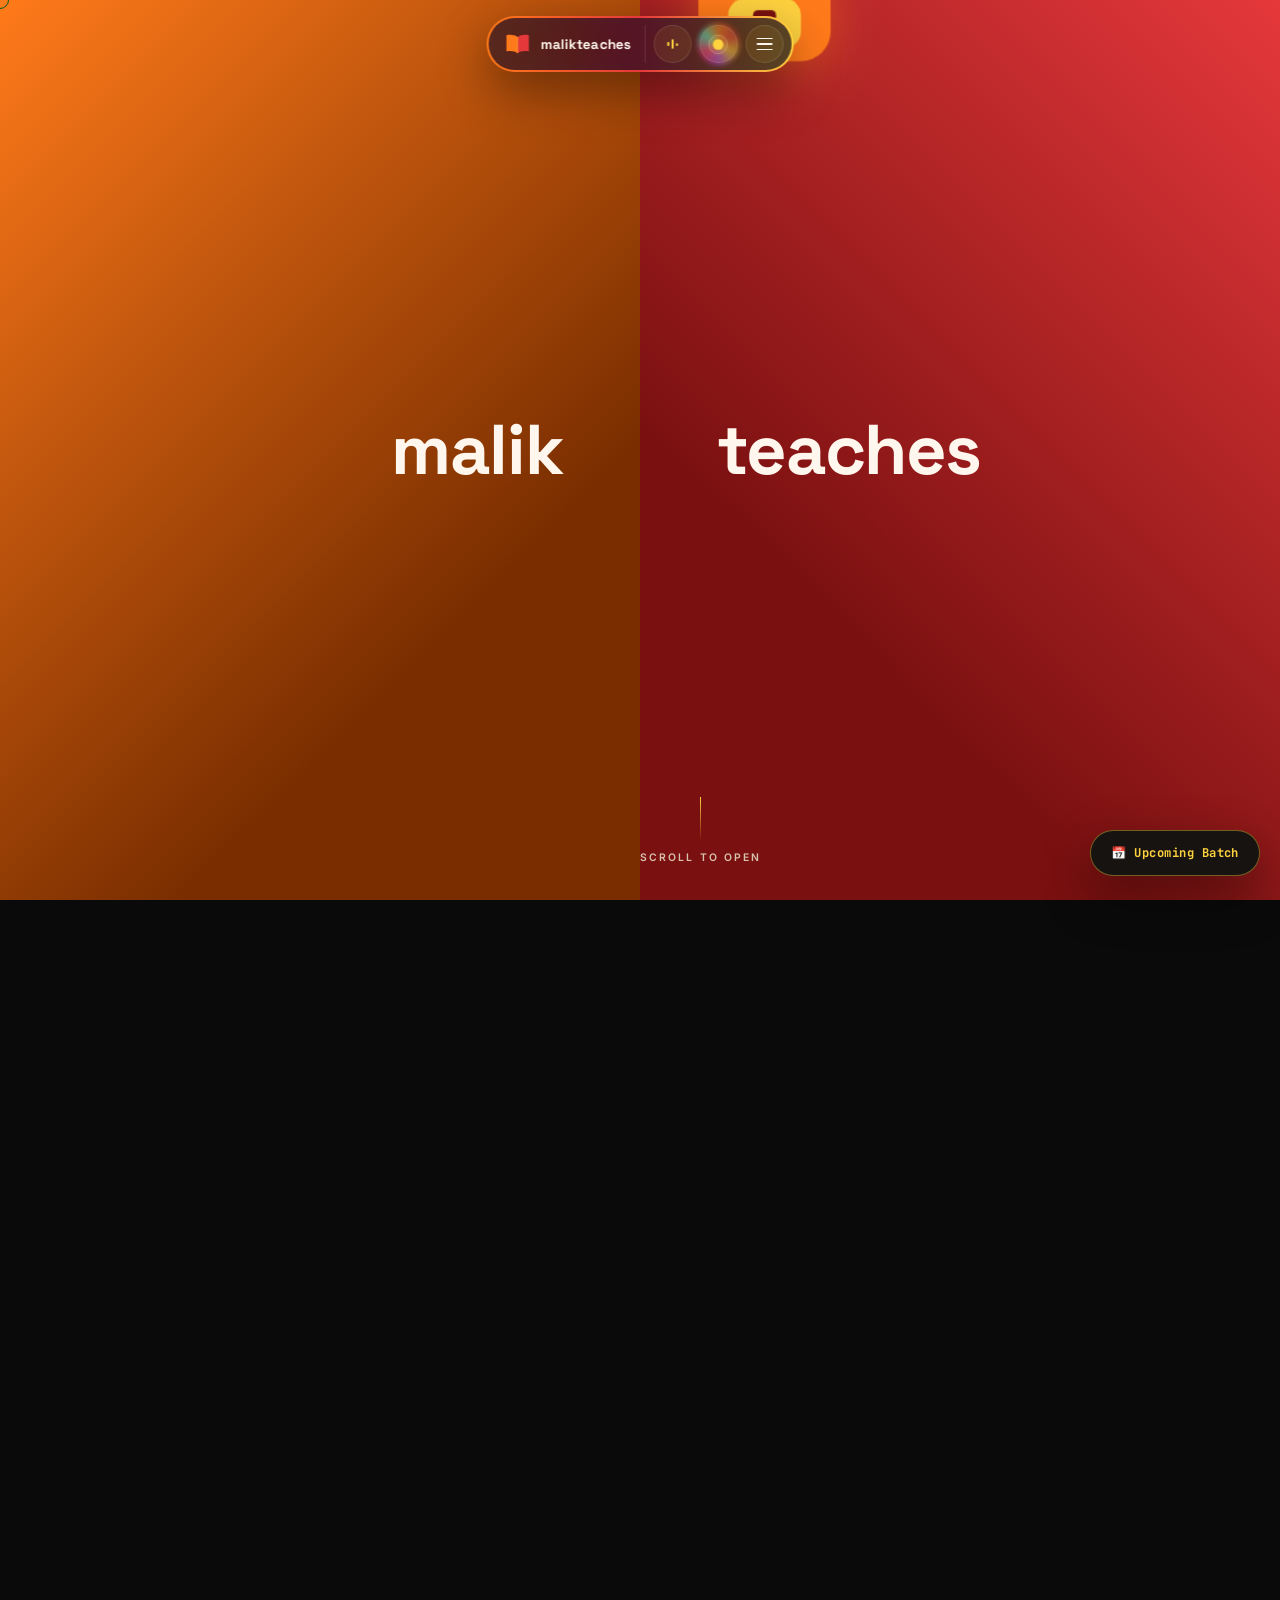
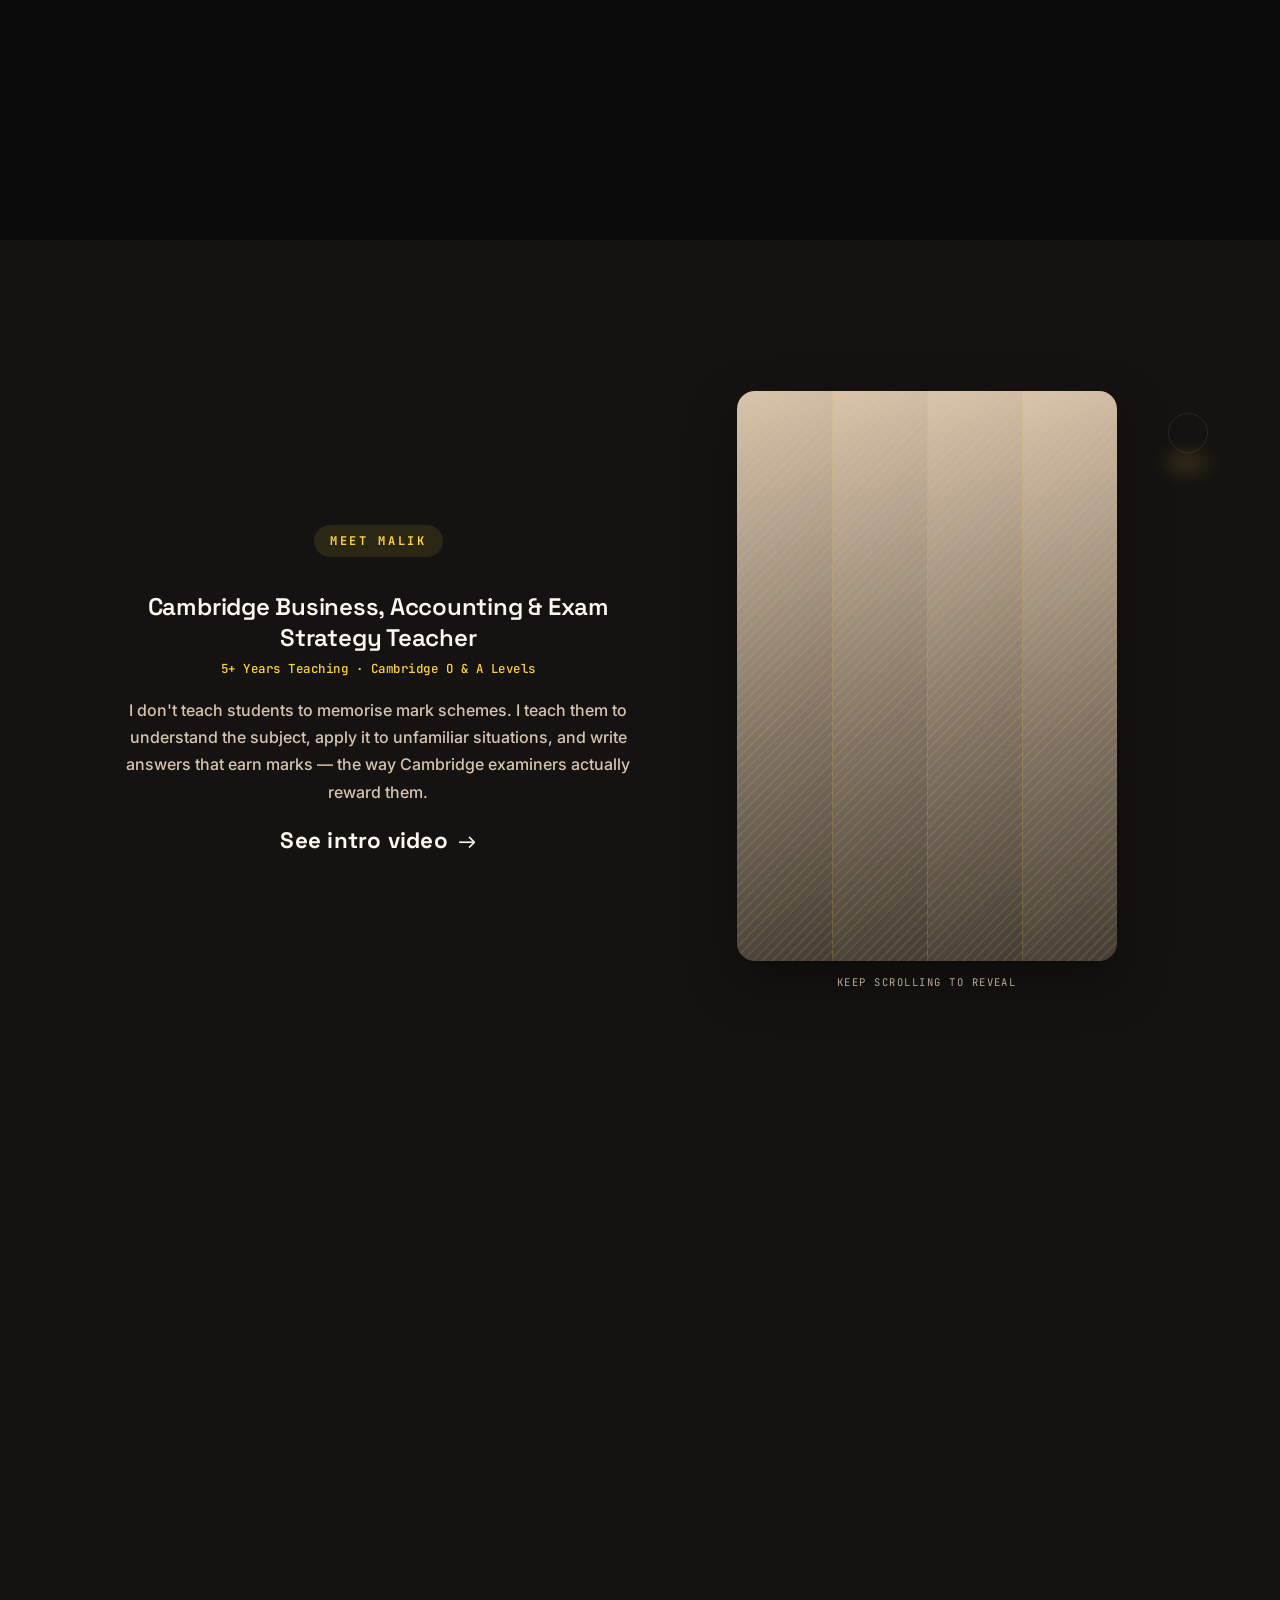
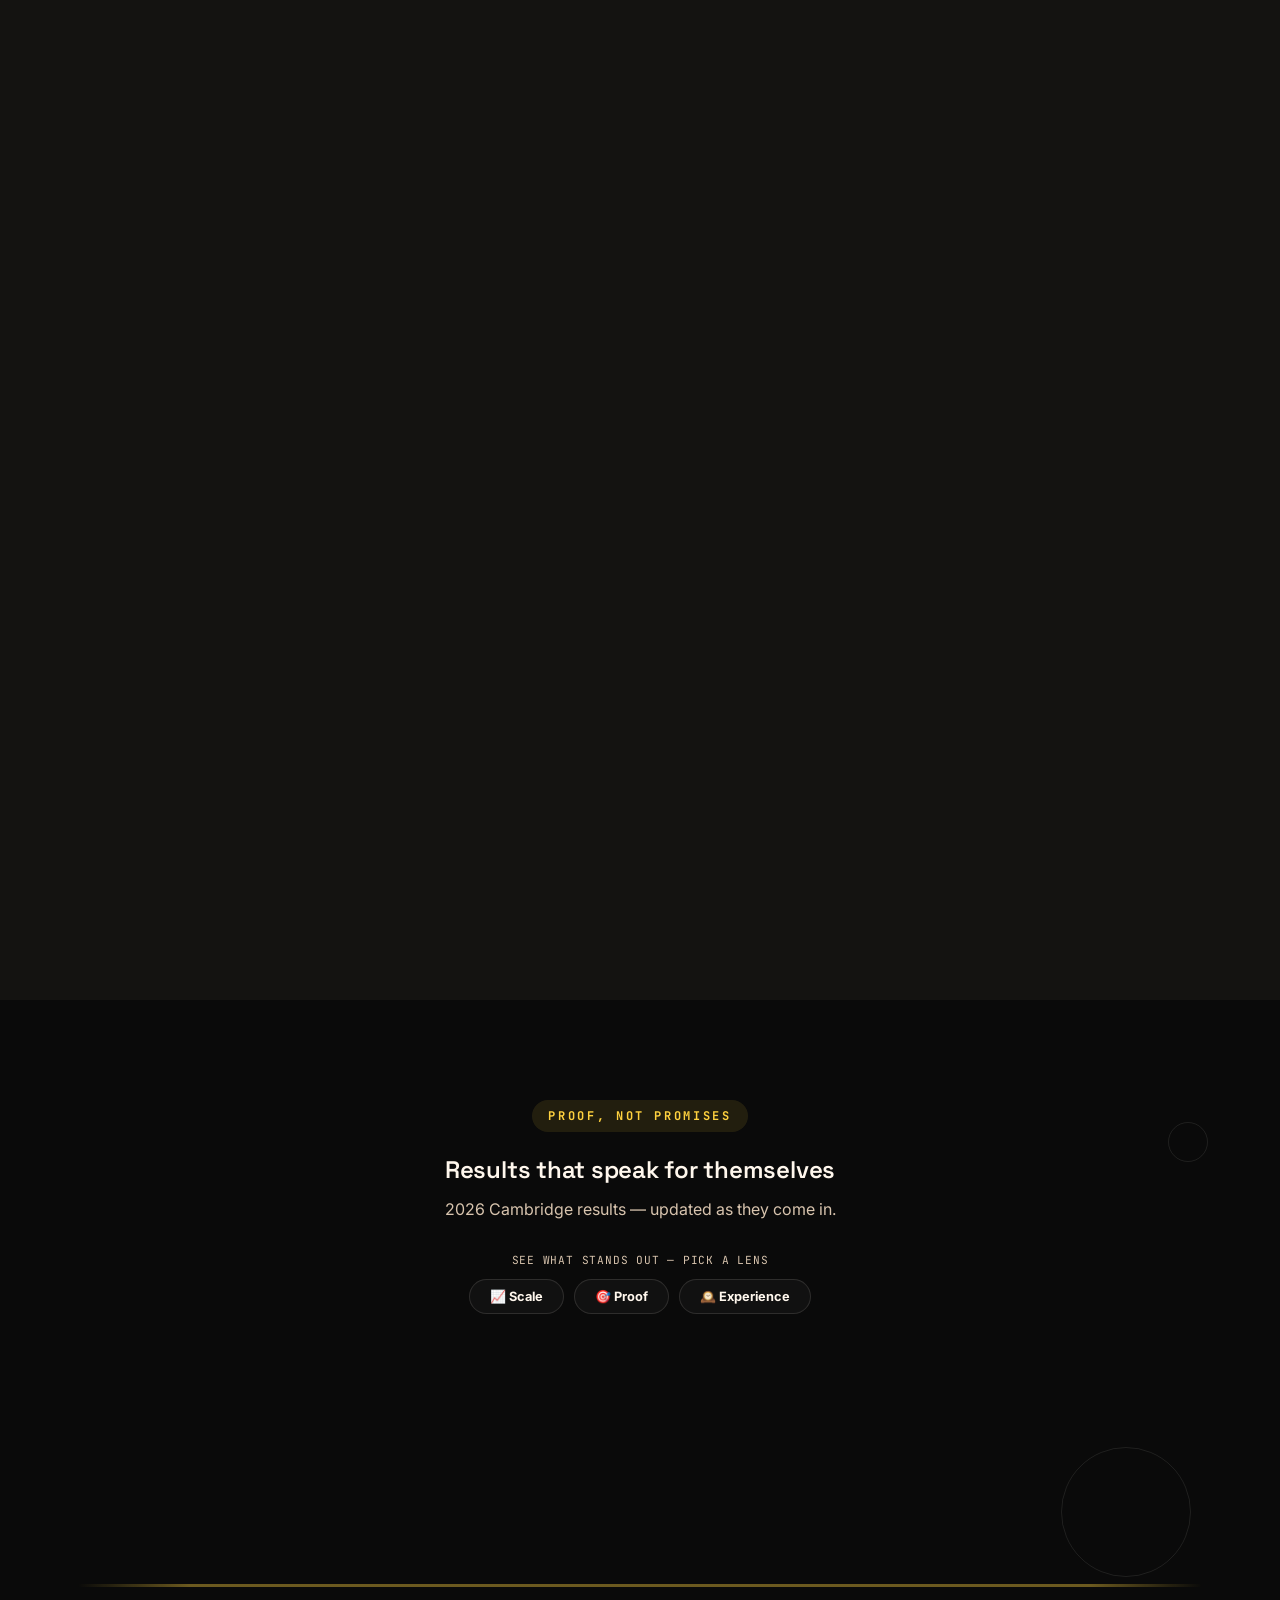
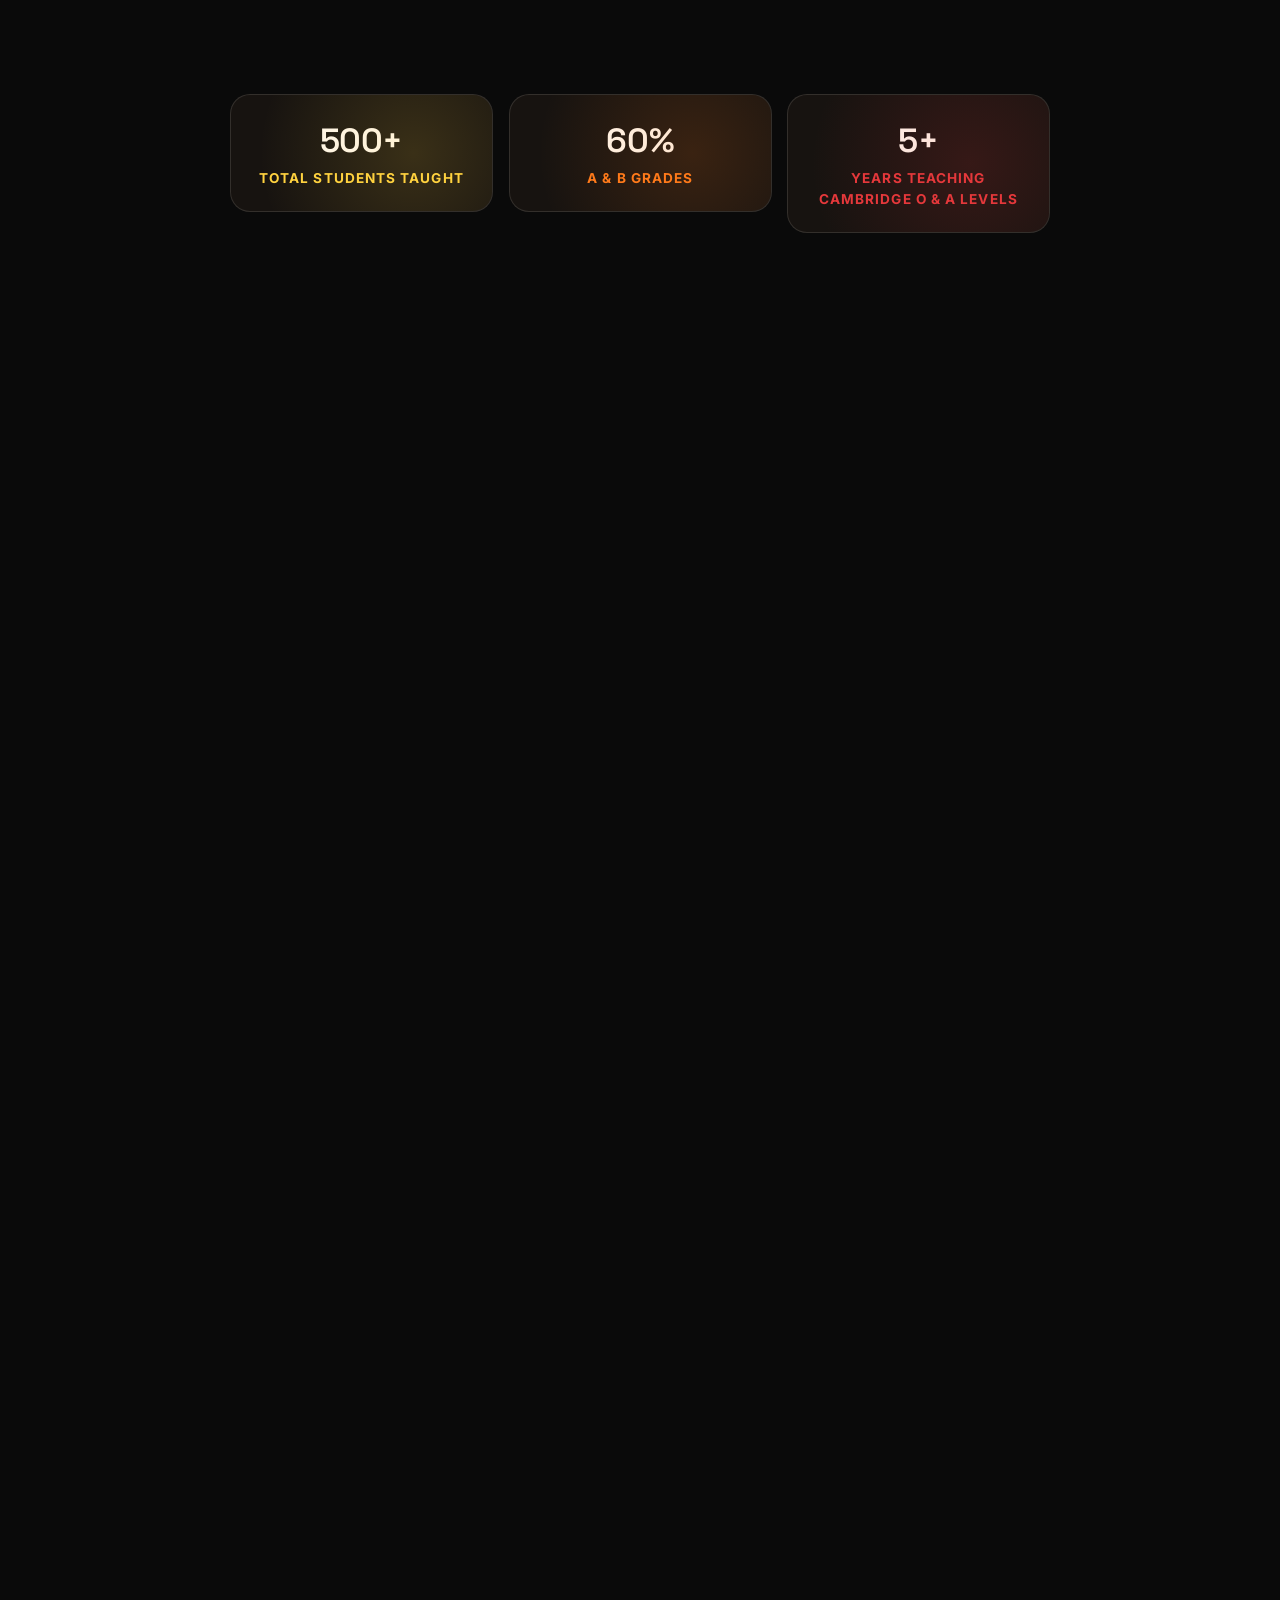
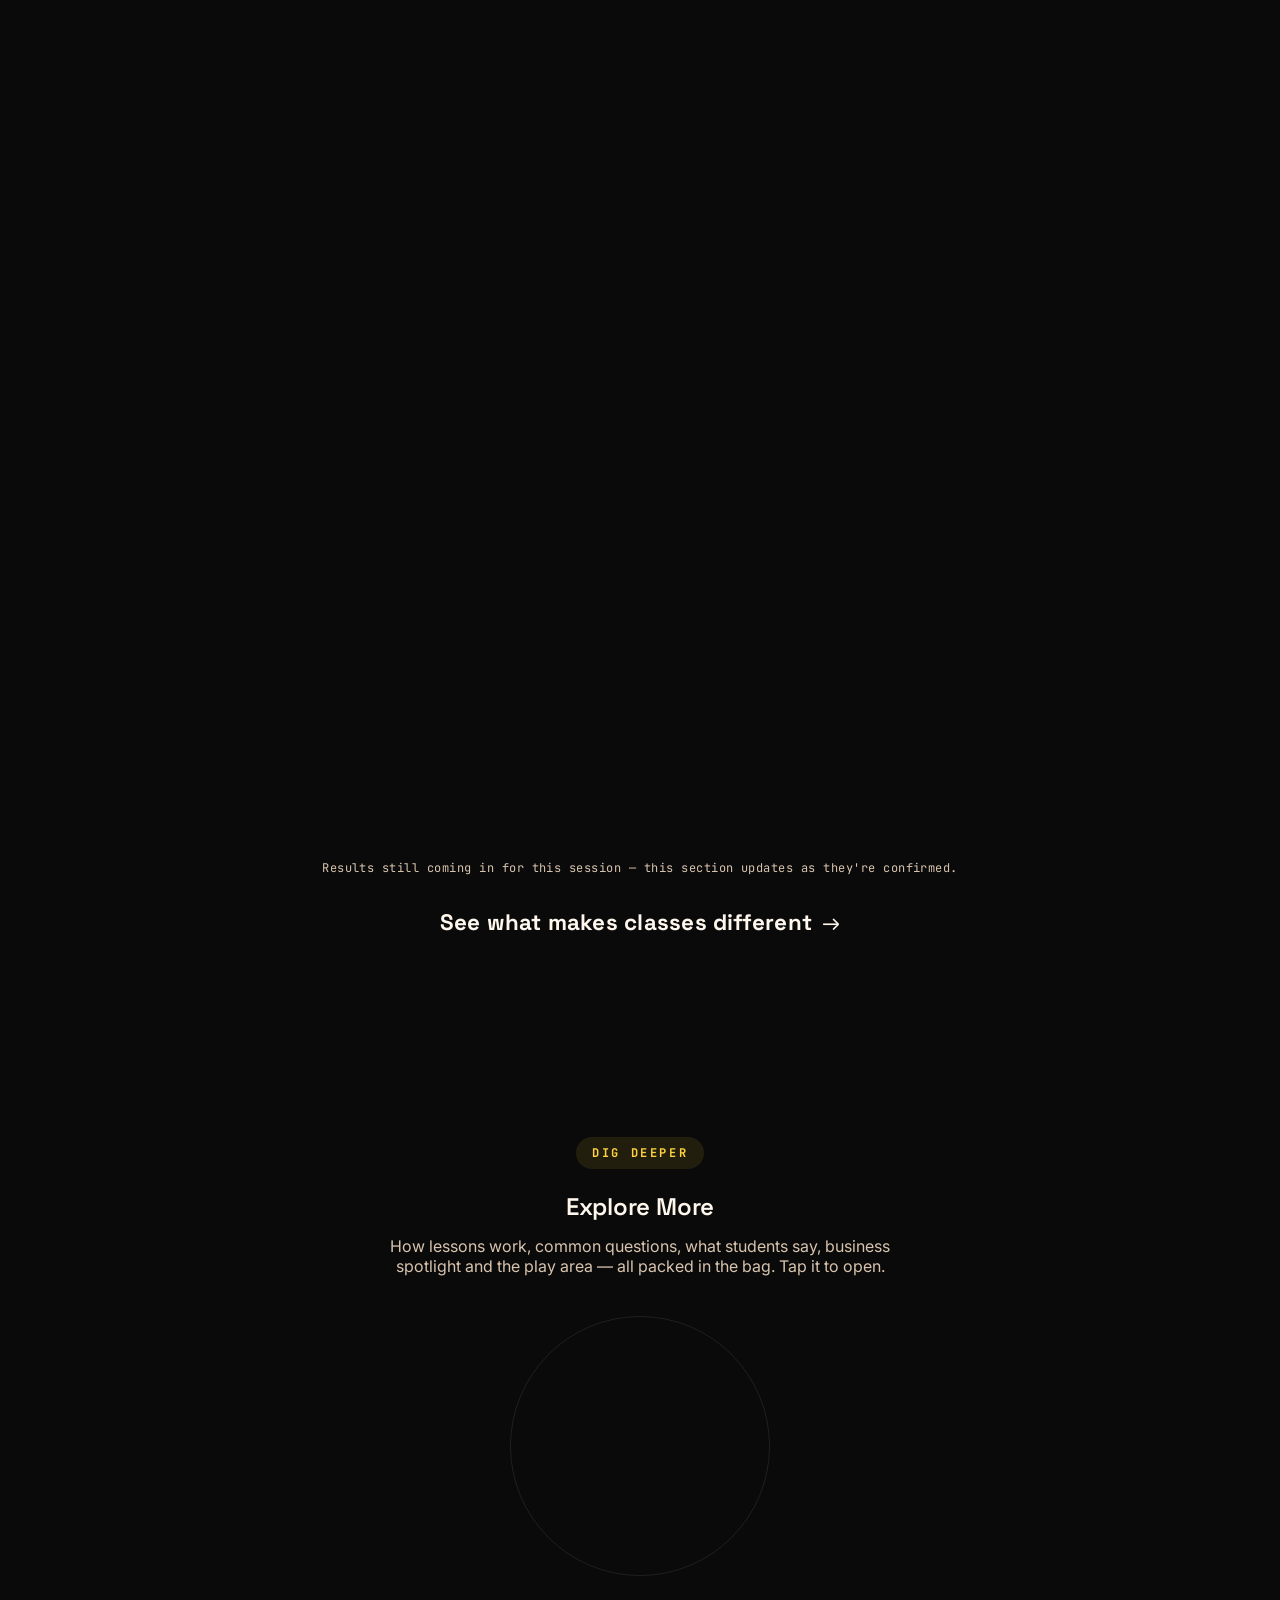
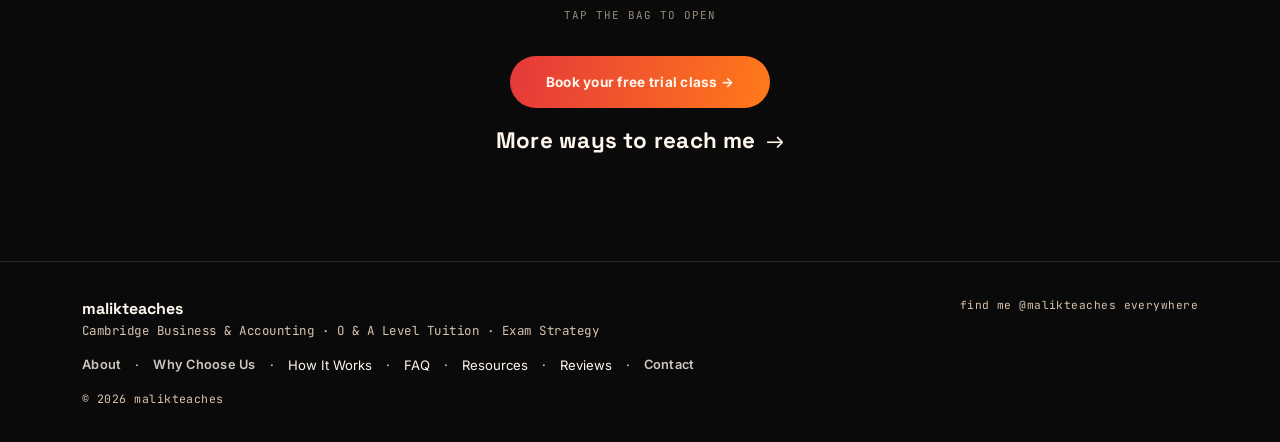
==== indexdlt.html @ fedaedd3 "Rename index.html to indexdlt.html" ====
<!DOCTYPE html>
<html lang="en" data-theme="amber" class="no-js">
<head>
<script>
  // apply any saved theme immediately, before first paint, to avoid a flash of the wrong theme
  (function(){
    try{
      var t = localStorage.getItem('site-theme');
      if(t === 'amber' || t === 'ivory' || t === 'neon'){
        document.documentElement.setAttribute('data-theme', t);
      }
    }catch(e){}
    document.documentElement.classList.remove('no-js');
  })();
</script>
<meta charset="UTF-8" />
<meta name="viewport" content="width=device-width, initial-scale=1.0" />

<!-- ============ PRIMARY SEO ============ -->
<title>Cambridge Business &amp; Accounting Tutor | Malik Teaches</title>
<meta name="description" content="Malik Ali teaches Cambridge O &amp; A Level Business Studies and Accounting online — taught for understanding and exam marks. Book a free trial class on WhatsApp." />
<meta name="keywords" content="Cambridge Business tutor, O Level Business Studies, A Level Business Studies tutor, IGCSE Accounting tutor, O Level Accounting, A Level Accounting online classes, business studies tuition, malikteaches" />
<meta name="author" content="Malik Ali" />
<meta name="robots" content="index, follow, max-image-preview:large" />
<meta name="googlebot" content="index, follow" />
<meta name="theme-color" content="#0A0A0A" />
<link rel="canonical" href="https://malikteaches.com/" />

<!-- ============ OPEN GRAPH / FACEBOOK ============ -->
<meta property="og:type" content="website" />
<meta property="og:site_name" content="Malik Teaches" />
<meta property="og:title" content="Cambridge Business & Accounting Tutor | Malik Teaches" />
<meta property="og:description" content="O Level (IGCSE) &amp; A Level Business Studies and Accounting, taught for understanding and exam marks — not just memorised mark schemes. Book a free trial class." />
<meta property="og:url" content="https://malikteaches.com/" />
<meta property="og:image" content="https://malikteaches.com/assets/og-cover.jpg" />
<meta property="og:image:width" content="1200" />
<meta property="og:image:height" content="630" />
<meta property="og:image:alt" content="Malik Teaches — Cambridge Business Studies and Accounting" />
<meta property="og:locale" content="en_US" />

<!-- ============ TWITTER CARD ============ -->
<meta name="twitter:card" content="summary_large_image" />
<meta name="twitter:title" content="Cambridge Business & Accounting Tutor | Malik Teaches" />
<meta name="twitter:description" content="O Level (IGCSE) &amp; A Level Business Studies and Accounting, taught for understanding and exam marks — not just memorised mark schemes." />
<meta name="twitter:image" content="https://malikteaches.com/assets/og-cover.jpg" />
<meta name="twitter:image:alt" content="Malik Teaches — Cambridge Business Studies and Accounting" />

<!-- ============ ICONS ============ -->
<!-- Drop matching files in an "assets" folder next to this HTML file, or update the paths below -->
<link rel="icon" href="/favicon.ico" sizes="any" />
<link rel="icon" href="/assets/favicon.svg" type="image/svg+xml" />
<link rel="apple-touch-icon" href="/assets/apple-touch-icon.png" />
<link rel="manifest" href="/site.webmanifest" />

<!-- ============ STRUCTURED DATA (JSON-LD) ============ -->
<script type="application/ld+json">
{
  "@context": "https://schema.org",
  "@type": "Person",
  "name": "Malik Ali",
  "url": "https://malikteaches.com/",
  "jobTitle": "Cambridge Business Studies and Accounting Teacher",
  "description": "Teaches Cambridge O Level (IGCSE) and A Level Business Studies and Accounting.",
  "sameAs": [
    "https://www.instagram.com/malikteaches?utm_source=qr&igsh=aTh0aHhuZWY2ZmE=",
    "https://www.youtube.com/@malikteaches",
    "https://www.tiktok.com/@malik.teaches",
    "https://www.linkedin.com/in/malikteaches"
  ],
  "knowsAbout": ["Business Studies", "Accounting", "IGCSE", "A Levels", "Cambridge Assessment International Education"]
}
</script>
<script type="application/ld+json">
{
  "@context": "https://schema.org",
  "@type": "EducationalOrganization",
  "name": "Malik Teaches",
  "url": "https://malikteaches.com/",
  "description": "Online tuition for Cambridge O Level (IGCSE) and A Level Business Studies and Accounting.",
  "founder": {
    "@type": "Person",
    "name": "Malik Ali"
  },
  "sameAs": [
    "https://www.instagram.com/malikteaches?utm_source=qr&igsh=aTh0aHhuZWY2ZmE=",
    "https://www.youtube.com/@malikteaches",
    "https://www.tiktok.com/@malik.teaches",
    "https://www.linkedin.com/in/malikteaches"
  ],
  "hasCourse": [
    {
      "@type": "Course",
      "name": "O Level (IGCSE) Business Studies",
      "provider": { "@type": "Person", "name": "Malik Ali" }
    },
    {
      "@type": "Course",
      "name": "A Level Business Studies",
      "provider": { "@type": "Person", "name": "Malik Ali" }
    },
    {
      "@type": "Course",
      "name": "O & A Level Accounting",
      "provider": { "@type": "Person", "name": "Malik Ali" }
    }
  ]
}
</script>

<link rel="preconnect" href="https://fonts.googleapis.com">
<link rel="preconnect" href="https://fonts.gstatic.com" crossorigin>
<link href="https://fonts.googleapis.com/css2?family=Space+Grotesk:wght@400;500;600;700&family=Inter:wght@400;500;600;700;800&family=JetBrains+Mono:wght@400;500&family=Playfair+Display:wght@500;600;700;800&family=Orbitron:wght@500;600;700;800;900&family=Share+Tech+Mono&display=swap" rel="stylesheet">
<style>
  :root{
    /* ---- Amber Noir (default theme) ---- */
    --ink:#0A0A0A;
    --ink-2:#171310;
    --paper:#FFF7ED;
    --paper-dim:#D8C4AE;
    --violet:#FF7A1A;
    --pink:#E5383B;
    --yellow:#FFD23F;
    --violet-rgb:255,122,26;
    --pink-rgb:229,56,59;
    --yellow-rgb:255,210,63;
    --line: rgba(255,247,237,0.12);
    --panel-shade-a:#7A2E00;
    --panel-shade-b:#7A1010;
    --meet-bg-1:#141311;
    --meet-bg-2:#221a0c;
    --meet-bg-3:#241b0d;
    --header-overlay: rgba(16,11,36,0.7);
    --overlay-strong: rgba(6,4,14,0.86);
    --font-heading:'Space Grotesk', sans-serif;
    --font-mono:'JetBrains Mono', monospace;
    --heading-weight:600;
    --heading-tracking:-0.01em;
    --ease: cubic-bezier(.16,.8,.24,1);
    --dur-s: 0.4s;
    --dur-m: 0.9s;
    --dur-l: 1.6s;
    --theme-dur: 0.7s;
  }

  /* ---- Ivory Light theme: warm editorial, serif headings, deep ink text.
     Deliberately off the amber hue wheel — teal / terracotta / antique gold —
     so it reads as its own theme rather than "amber, but light". ---- */
  html[data-theme="ivory"]{
    --ink:#FAF6EE;
    --ink-2:#F1E7D6;
    --paper:#171008;
    --paper-dim:#5C4C39;
    --violet:#128C77;
    --pink:#D14F14;
    --yellow:#A6790A;
    --violet-rgb:18,140,119;
    --pink-rgb:209,79,20;
    --yellow-rgb:166,121,10;
    --line: rgba(23,16,8,0.14);
    --panel-shade-a:#0B4A3F;
    --panel-shade-b:#6E230A;
    --meet-bg-1:#F4EFE4;
    --meet-bg-2:#ECE7D2;
    --meet-bg-3:#DCE6DA;
    --header-overlay: rgba(250,246,238,0.8);
    --overlay-strong: rgba(23,16,8,0.6);
    --font-heading:'Playfair Display', serif;
    --font-mono:'JetBrains Mono', monospace;
    --heading-weight:700;
    --heading-tracking:0em;
  }

  /* ---- Neon Pulse theme: near-black canvas, crisp white text, saturated cyberpunk accents ---- */
  html[data-theme="neon"]{
    --ink:#040108;
    --ink-2:#0E0620;
    --paper:#FDFBFF;
    --paper-dim:#9C8FD6;
    --violet:#C724FF;
    --pink:#FF1970;
    --yellow:#00FFD1;
    --violet-rgb:199,36,255;
    --pink-rgb:255,25,112;
    --yellow-rgb:0,255,209;
    --line: rgba(199,36,255,0.4);
    --panel-shade-a:#3d0a5c;
    --panel-shade-b:#5c0a2e;
    --meet-bg-1:#080414;
    --meet-bg-2:#0F0824;
    --meet-bg-3:#150A2E;
    --header-overlay: rgba(14,6,32,0.82);
    --overlay-strong: rgba(4,1,8,0.92);
    --font-heading:'Orbitron', sans-serif;
    --font-mono:'Share Tech Mono', 'JetBrains Mono', monospace;
    --heading-weight:700;
    --heading-tracking:0.02em;
  }

  /* smooth cross-fade of the site "canvas" whenever the theme is switched — scoped to
     surface/chrome elements only, so scroll-driven and hover animations are left untouched */
  body, header, .box-left, .box-right, .video-lightbox-close, nav a,
  .eyebrow, .split-section, .card, .qual-card, .timeline-header, .grade-marker{
    transition: background var(--theme-dur) var(--ease), background-color var(--theme-dur) var(--ease),
                color var(--theme-dur) var(--ease), border-color var(--theme-dur) var(--ease);
  }

  *{box-sizing:border-box; margin:0; padding:0;}
  html{scroll-behavior:smooth;}
  body{
    background:var(--ink);
    color:var(--paper);
    font-family:'Inter', sans-serif;
    overflow-x:hidden;
    cursor:none;
  }
  body.is-loading{ overflow:hidden; height:100vh; }

  /* ---------- loading screen: logo breathing on black ---------- */
  #loadingScreen{
    position:fixed; inset:0; z-index:10000;
    background:var(--ink);
    display:flex; align-items:center; justify-content:center;
    transition:opacity 0.7s var(--ease), visibility 0.7s var(--ease);
  }
  #loadingScreen.is-hidden{ opacity:0; visibility:hidden; pointer-events:none; }
  #loadingScreen .loader-mark{
    width:96px; height:96px;
    animation: breathe 2.2s ease-in-out infinite;
  }
  #loadingScreen .loader-mark svg{ width:100%; height:100%; display:block; }
  @keyframes breathe{
    0%, 100%{ opacity:0.25; transform:scale(0.88); filter:drop-shadow(0 0 0 rgba(var(--violet-rgb),0)); }
    50%{ opacity:1; transform:scale(1.05); filter:drop-shadow(0 10px 26px rgba(var(--violet-rgb),0.45)); }
  }
  #loadingScreen .loader-label{
    position:absolute; bottom:14%; left:50%; transform:translateX(-50%);
    font-family:var(--font-mono), monospace; font-size:0.7rem; letter-spacing:0.22em; text-transform:uppercase;
    color:var(--paper); opacity:0.5;
    animation: breathe-label 2.2s ease-in-out infinite;
  }
  @keyframes breathe-label{ 0%,100%{ opacity:0.25; } 50%{ opacity:0.65; } }
  @media (prefers-reduced-motion: reduce){
    #loadingScreen .loader-mark, #loadingScreen .loader-label{ animation:none; opacity:1; }
  }
  ::selection{ background:var(--yellow); color:var(--ink); }

  /* visually hidden but readable by search engines and screen readers */
  .sr-only{
    position:absolute; width:1px; height:1px; padding:0; margin:-1px;
    overflow:hidden; clip:rect(0,0,0,0); white-space:nowrap; border:0;
  }

  h1,h2,h3{
    font-family:var(--font-heading), sans-serif; font-weight:var(--heading-weight); letter-spacing:var(--heading-tracking);
    transition: font-weight var(--theme-dur) var(--ease), letter-spacing var(--theme-dur) var(--ease), color var(--theme-dur) var(--ease);
  }
  .mono{ font-family:var(--font-mono), monospace; letter-spacing:0.04em; transition:color var(--theme-dur) var(--ease); }
  a{ color:inherit; text-decoration:none; }
  .footer-link-btn{ background:transparent; border:0; padding:0; font:inherit; color:inherit; cursor:pointer; }
  .footer-link-btn:hover{ text-decoration:underline; }

  /* ---------- custom cursor ---------- */
  .cursor{
    position:fixed; top:0; left:0; width:18px; height:18px;
    border-radius:50%; border:1px solid var(--yellow);
    pointer-events:none; z-index:9999; transform:translate(-50%,-50%);
    transition: width var(--dur-s) var(--ease), height var(--dur-s) var(--ease), background var(--dur-s) var(--ease), border-color var(--dur-s) var(--ease);
    mix-blend-mode:difference;
  }
  .cursor.hover{ width:52px; height:52px; background:var(--yellow); border-color:var(--yellow); }
  @media (hover:none), (pointer:coarse){ .cursor{ display:none; } body{ cursor:auto; } }

  /* ---------- glowing word trail ---------- */
  .cursor-word{
    position:fixed; top:0; left:0; z-index:9998;
    transform:translate(-50%,-50%);
    pointer-events:none;
    font-family:var(--font-heading), sans-serif;
    font-weight:600;
    font-size:0.95rem;
    letter-spacing:0.01em;
    color:var(--yellow);
    text-shadow:
      0 0 6px rgba(var(--yellow-rgb),0.9),
      0 0 16px rgba(var(--violet-rgb),0.7),
      0 0 30px rgba(var(--violet-rgb),0.4);
    white-space:nowrap;
    opacity:0;
    animation: word-trail-fade 2.8s var(--ease) forwards;
  }
  @keyframes word-trail-fade{
    0%{ opacity:0; filter:blur(0px); transform:translate(-50%,-50%) scale(1); }
    12%{ opacity:1; }
    55%{ opacity:1; filter:blur(0px); transform:translate(-50%,-52%) scale(1); }
    100%{ opacity:0; filter:blur(4px); transform:translate(-50%,-66%) scale(0.85); }
  }
  @media (prefers-reduced-motion: reduce){ .cursor-word{ display:none; } }

  .wrap{ max-width:1180px; margin:0 auto; padding:0 32px; }
  section{ position:relative; }

  /* ---------- nav ---------- */
  header{
    position:fixed; top:0; left:0; width:100%; z-index:500;
    display:flex; align-items:center; justify-content:space-between;
    padding:22px 32px; backdrop-filter: blur(8px);
    background:linear-gradient(180deg, var(--header-overlay), transparent);
  }
  nav ul{ display:flex; gap:34px; list-style:none; }
  nav a{ font-size:0.8rem; font-weight:600; letter-spacing:0.02em; opacity:0.8; position:relative; }
  nav a::after{
    content:""; position:absolute; left:0; bottom:-6px; width:0; height:2px; background:var(--yellow); border-radius:2px;
    transition:width var(--dur-s) var(--ease);
  }
  nav a:hover::after{ width:100%; }
  nav a:hover{ opacity:1; }

  /* ---------- floating book mascot / logo (single instance, flies between landing spots) ---------- */
  /* Position is fixed to the viewport at all times; JS recomputes ONE transform
     (translate + scale + rotate) every scroll frame, so the book stays glued to the
     scrollbar with no CSS-transition handoffs, jumps, or race conditions. */
  #floatingBook{
    position:fixed; top:0; left:0; z-index:850; width:92px; height:92px;
    transform:translate(-50%,-50%); pointer-events:auto; cursor:pointer; will-change:transform;
    filter:drop-shadow(0 8px 20px rgba(var(--violet-rgb),0.45));
    transition:filter var(--dur-m) var(--ease);
  }
  #floatingBook.is-flying{ filter:drop-shadow(0 16px 34px rgba(var(--violet-rgb),0.65)); }
  #floatingBook.just-landed{ animation: land-pop 0.6s cubic-bezier(0.34,1.56,0.64,1); }
  @keyframes land-pop{ 0%{ filter:drop-shadow(0 8px 20px rgba(var(--violet-rgb),0.45)); } 40%{ filter:drop-shadow(0 22px 46px rgba(var(--violet-rgb),0.75)); } 100%{ filter:drop-shadow(0 8px 20px rgba(var(--violet-rgb),0.45)); } }
  #floatingBook svg{ width:100%; height:100%; animation: bob 3.2s ease-in-out infinite; display:block; }
  #floatingBook.is-flying svg{ animation:none; }
  @keyframes bob{ 0%,100%{ transform:translateY(0) rotate(-3deg); } 50%{ transform:translateY(-14px) rotate(3deg); } }
  .book-page{ transform-origin:60px 55px; animation: flip 2.6s ease-in-out infinite; }
  @keyframes flip{ 0%,100%{ transform:rotateY(0deg); } 50%{ transform:rotateY(35deg); } }

  /* ---------- Explore section: the floating book "packs up" into a school bag ----------
     Both icons always exist in the DOM; only one is shown at a time. The size bump and
     pop-in live on the .bag-icon-wrap span, not on the <svg> itself or on #floatingBook —
     the svg already carries the persistent "bob" animation above, and #floatingBook's own
     transform is recomputed by JS every scroll frame, so animating either of those same
     properties here would fight them. */
  #floatingBook .bag-icon-wrap{ display:none; position:absolute; inset:-42%; }
  #floatingBook.is-bag .book-icon{ display:none; }
  #floatingBook.is-bag .bag-icon-wrap{ display:block; }
  #floatingBook.is-bag.bag-pop .bag-icon-wrap{ animation: bag-pop-in 0.55s cubic-bezier(0.34,1.56,0.64,1); }
  @keyframes bag-pop-in{
    0%{ transform:scale(0.5) rotate(-14deg); opacity:0; }
    60%{ transform:scale(1.12) rotate(6deg); opacity:1; }
    100%{ transform:scale(1) rotate(0deg); opacity:1; }
  }

  /* ---------- Results section: the floating book transforms into a car while it drives
     past the stat cards, then morphs back into the book at the end — see .is-car below,
     the .why-car-* scene inside #why's markup, and updateWhyCarScene() near the bottom
     of the file. Same "swap the visible icon" pattern as .is-bag above. ---------- */
  #floatingBook .car-icon-wrap{ display:none; position:absolute; inset:-18% -50%; }
  #floatingBook.is-car .book-icon{ display:none; }
  #floatingBook.is-car .bag-icon-wrap{ display:none; }
  #floatingBook.is-car .car-icon-wrap{ display:block; }
  #floatingBook.is-car{ filter:drop-shadow(0 10px 24px rgba(var(--pink-rgb),0.55)) blur(var(--car-blur, 0px)); }
  #floatingBook.is-car.car-pop .car-icon-wrap{ animation: car-pop-in 0.5s cubic-bezier(0.34,1.56,0.64,1); }
  #floatingBook.book-pop .book-icon{ animation: car-pop-in 0.5s cubic-bezier(0.34,1.56,0.64,1); }
  @keyframes car-pop-in{
    0%{ transform:scale(0.35) rotate(-16deg); opacity:0; }
    55%{ transform:scale(1.18) rotate(8deg); opacity:1; }
    100%{ transform:scale(1) rotate(0deg); opacity:1; }
  }

  /* dust/smoke kicked up behind the car — each puff is spawned in JS at the car's
     current on-screen spot and animates purely on its own transform, using a
     perspective()+translateZ() pair so it reads as drifting in from far behind the
     car (long back, small, blurred) and swirling past the camera as it fades. */
  .car-dust-puff{
    position:fixed; left:0; top:0; width:14px; height:14px; margin:-7px 0 0 -7px;
    border-radius:50%; z-index:840; pointer-events:none; will-change:transform, opacity;
    background:radial-gradient(circle, rgba(216,196,174,0.85), rgba(216,196,174,0.05) 70%, transparent);
    animation: car-dust-puff 1s ease-out forwards;
  }
  .car-dust-puff.is-smoke{ background:radial-gradient(circle, rgba(120,110,102,0.55), rgba(120,110,102,0.02) 72%, transparent); }
  @keyframes car-dust-puff{
    0%{ opacity:0; transform:perspective(700px) translate3d(0,0,-320px) scale(0.3); filter:blur(2px); }
    25%{ opacity:0.8; }
    100%{ opacity:0; transform:perspective(700px) translate3d(var(--dx,-60px), var(--dy,-10px), 60px) scale(1.8); filter:blur(4px); }
  }

  /* landing anchors: dormant until the book arrives, then wake up and stay gently "breathing"
     for the rest of the visit — visually, the book hands its energy over to the circle (and
     the whole section) the instant it lands. */
  .book-landing-circle{ pointer-events:none; position:relative; }

  /* the label below the circle is the clickable trigger now — not the circle
     graphic itself, which stays purely decorative. Only resets button chrome here;
     typography/spacing come from the shared .circle-label rule below so buttons and
     the one plain-span label (Comments, non-interactive) look identical. */
  button.circle-label{
    position:relative; background:none; border:0; padding:0; cursor:pointer;
    transition:transform var(--dur-s) var(--ease), color var(--dur-s) var(--ease);
  }
  button.circle-label:hover{ transform:scale(1.05); color:var(--yellow); }
  button.circle-label:focus-visible{ outline:2px solid var(--yellow); outline-offset:6px; border-radius:6px; }
  /* same underline used on every other text-trigger clickable (Play Area, More ways to
     reach me, etc.) — scales in from the left on hover */
  button.circle-label::after{
    content:""; position:absolute; left:0; right:0; bottom:-8px; height:2px; border-radius:2px;
    background:linear-gradient(90deg, var(--yellow), var(--pink));
    transform:scaleX(0); transform-origin:left; transition:transform 0.4s var(--ease);
  }
  button.circle-label:hover::after{ transform:scaleX(1); }

  /* same arrow-slide affordance used on text-trigger buttons elsewhere (e.g. Play
     Area's "Open play area →") — signals clickability by sliding right on hover. */
  .circle-label:hover .text-trigger-arrow{ transform:translateX(5px); }

  .book-landing-circle::before{ /* faint dormant ring, hints where the book will land */
    content:""; position:absolute; inset:0; border-radius:50%;
    border:1px solid rgba(255,247,237,0.09);
    transition:border-color 0.6s var(--ease);
  }
  .book-landing-circle::after{ /* the "energy" glow disc — invisible until awake */
    content:""; position:absolute; inset:6%; border-radius:50%;
    background:radial-gradient(circle, rgba(var(--yellow-rgb),0.55), rgba(var(--violet-rgb),0.26) 46%, transparent 72%);
    opacity:0; transform:scale(0.7);
    transition:opacity 0.7s var(--ease), transform 0.7s var(--ease);
  }

  .book-landing-circle.is-awake::before{
    border-color:rgba(var(--yellow-rgb),0.55);
    animation: circle-ring-breathe 3.6s ease-in-out 0.9s infinite;
  }
  .book-landing-circle.is-awake::after{
    opacity:1; transform:scale(1);
    animation: circle-glow-breathe 3.6s ease-in-out 0.9s infinite;
  }
  @keyframes circle-ring-breathe{
    0%,100%{ box-shadow:0 0 0 0 rgba(var(--yellow-rgb),0); }
    50%{ box-shadow:0 0 30px 7px rgba(var(--yellow-rgb),0.22); }
  }
  @keyframes circle-glow-breathe{
    0%,100%{ opacity:0.55; transform:scale(0.95); }
    50%{ opacity:0.95; transform:scale(1.06); }
  }

  /* ---------- label sits below its book-landing-circle ----------
     Normal document flow now (not absolutely floated above the ring) — reads as a
     caption directly under its circle, like an icon-and-label pairing. This scales
     cleanly across every circle size and text length (free to wrap on two lines if
     needed) without ever floating disconnected above the ring or overflowing a small
     circle's width. This IS the section's heading now (a matching sr-only h2 sits
     next to it for accessibility/SEO). Hidden until the book lands, then it flickers
     to life like electricity arcing through it before settling into a steady glow. */
  .circle-label{
    display:block; margin:22px auto 0; max-width:320px;
    text-align:center;
    font-family:var(--font-heading), sans-serif; font-weight:800;
    font-size:clamp(1.9rem, 4.6vw, 3.1rem);
    line-height:1.1;
    letter-spacing:0.01em;
    color:rgba(var(--yellow-rgb),0.92);
    opacity:0; filter:blur(10px);
    pointer-events:none;
  }
  button.circle-label{ pointer-events:auto; }
  .book-landing-circle.is-awake + .circle-label{
    animation: circle-text-electrify 0.9s var(--ease) forwards;
  }
  @keyframes circle-text-electrify{
    0%   { opacity:0;    filter:blur(10px) brightness(1);   text-shadow:none; }
    8%   { opacity:1;    filter:blur(2px)  brightness(3.2); text-shadow:0 0 18px rgba(var(--yellow-rgb),0.95); }
    16%  { opacity:0.25; filter:blur(6px)  brightness(0.6); text-shadow:none; }
    24%  { opacity:1;    filter:blur(0px)  brightness(2.6); text-shadow:0 0 22px rgba(var(--yellow-rgb),1); }
    33%  { opacity:0.35; filter:blur(4px)  brightness(0.7); text-shadow:none; }
    44%  { opacity:1;    filter:blur(0px)  brightness(2.1); text-shadow:0 0 16px rgba(var(--yellow-rgb),0.9); }
    60%  { opacity:0.9;  filter:blur(0px)  brightness(1.3); text-shadow:0 0 10px rgba(var(--yellow-rgb),0.6); }
    100% { opacity:1;    filter:blur(0px)  brightness(1);   text-shadow:0 0 14px rgba(var(--yellow-rgb),0.55); }
  }
  @media (prefers-reduced-motion: reduce){
    .book-landing-circle.is-awake + .circle-label{
      animation:none; opacity:1; filter:none; text-shadow:0 0 14px rgba(var(--yellow-rgb),0.55);
    }
  }

  /* one-shot flash + expanding rings, spawned in JS the instant the circle wakes */
  .circle-wake-flash{
    position:absolute; left:50%; top:50%; width:60%; height:60%; margin:-30% 0 0 -30%;
    border-radius:50%;
    background:radial-gradient(circle, rgba(255,255,255,0.95), rgba(var(--yellow-rgb),0.5) 55%, transparent 78%);
    opacity:0.95; pointer-events:none;
    animation: circle-wake-flash 0.7s ease-out forwards;
  }
  @keyframes circle-wake-flash{
    0%{ opacity:0.95; transform:scale(0.3); }
    100%{ opacity:0; transform:scale(2.1); }
  }
  .circle-wake-ring{
    position:absolute; left:50%; top:50%; width:100%; height:100%; margin:-50% 0 0 -50%;
    border-radius:50%;
    border:2px solid rgba(var(--yellow-rgb),0.75);
    opacity:0.9; pointer-events:none;
    animation: circle-wake-ring 1.15s cubic-bezier(.16,.8,.24,1) forwards;
  }
  @keyframes circle-wake-ring{
    0%{ opacity:0.9; transform:scale(0.35); }
    100%{ opacity:0; transform:scale(2.4); }
  }

  /* ---------- hero interactive stage: three glowing "story" orbs the flying book
     visits in sequence as the pinned hero is scrolled, followed by a fading-in
     photo reveal. Purely visual/decorative (book + background carry the motion),
     positioned as percentages of the hero so layout stays responsive. ---------- */
  .hero-stage{ position:absolute; inset:0; z-index:2; pointer-events:none; }
  .hero-orb-group{
    position:absolute; left:var(--ox); top:var(--oy); transform:translate(-50%,-50%);
    display:flex; flex-direction:column; align-items:center;
  }
  .hero-orb-circle{
    position:relative; border-radius:50%; flex:none;
    width:clamp(130px, 14vw, 190px); height:clamp(130px, 14vw, 190px);
  }
  .hero-orb-circle::before{
    content:""; position:absolute; inset:0; border-radius:50%;
    border:1px solid rgba(255,247,237,0.1);
    background:rgba(20,18,28,0.28);
    backdrop-filter:blur(2px);
    transition:border-color 0.6s var(--ease);
  }
  .hero-orb-circle::after{
    content:""; position:absolute; inset:6%; border-radius:50%;
    background:radial-gradient(circle, rgba(var(--yellow-rgb),0.5), rgba(var(--violet-rgb),0.24) 46%, transparent 72%);
    opacity:0; transform:scale(0.7);
    transition:opacity 0.7s var(--ease), transform 0.7s var(--ease);
  }
  .hero-orb-group.is-awake .hero-orb-circle::before{
    border-color:rgba(var(--yellow-rgb),0.55);
    animation: circle-ring-breathe 3.6s ease-in-out 0.9s infinite;
  }
  .hero-orb-group.is-awake .hero-orb-circle::after{
    opacity:1; transform:scale(1);
    animation: circle-glow-breathe 3.6s ease-in-out 0.9s infinite;
  }
  .hero-orb-text{
    position:absolute; inset:0; display:flex; align-items:center; justify-content:center;
    padding:14%; text-align:center;
    font-family:var(--font-heading), sans-serif; font-weight:700;
    font-size:clamp(0.8rem, 1.25vw, 1.05rem); line-height:1.28;
    color:rgba(var(--yellow-rgb),0.95);
    opacity:0; filter:blur(10px); pointer-events:none;
  }
  .hero-orb-group.is-awake .hero-orb-text{
    animation: circle-text-electrify 0.9s var(--ease) forwards;
  }
  .hero-orb-cta{
    pointer-events:none; margin-top:20px; opacity:0; transform:translateY(10px);
    transition:opacity 0.5s var(--ease) 0.3s, transform 0.5s var(--ease) 0.3s;
    background:linear-gradient(100deg, var(--pink), var(--violet));
    color:var(--paper); padding:13px 26px; border-radius:100px; font-weight:700; font-size:0.85rem;
    white-space:nowrap;
  }
  .hero-orb-group.is-awake .hero-orb-cta{ opacity:1; transform:translateY(0); pointer-events:auto; }
  @media (prefers-reduced-motion: reduce){
    .hero-orb-group.is-awake .hero-orb-text{ animation:none; opacity:1; filter:none; }
  }

  @media (max-width:860px){
    .hero-orb-circle{ width:clamp(150px, 42vw, 210px); height:clamp(150px, 42vw, 210px); }
    .hero-orb-text{ font-size:clamp(0.82rem, 3.6vw, 1.05rem); padding:12%; }
    .hero-orb-cta{ font-size:0.78rem; padding:11px 20px; }
  }

  /* video lightbox overlay: fixed to the viewport, completely outside document flow.
     Holds the "Meet the Teacher" YouTube embed, opened by the circle-label button. */
  .video-lightbox{
    position:fixed; inset:0; z-index:2000; display:none;
    align-items:center; justify-content:center; padding:24px;
    background:var(--overlay-strong); backdrop-filter:blur(6px);
  }
  .video-lightbox.is-open{ display:flex; }
  .video-lightbox-inner{
    position:relative; width:min(720px, 100%);
  }
  .video-lightbox-close{
    position:absolute; top:-44px; right:0; width:34px; height:34px; border-radius:50%;
    background:var(--paper); color:var(--ink); border:none; font-size:0.9rem; cursor:pointer;
  }
  .video-frame{
    position:relative; width:100%; aspect-ratio:16/9; border-radius:20px;
    overflow:hidden; background:#000;
  }

  /* ---------- music toggle ---------- */
  #musicToggle{
    position:fixed; bottom:28px; right:28px; z-index:500; width:54px; height:54px; border-radius:50%;
    background:var(--ink-2); border:1px solid var(--line); display:flex; align-items:center; justify-content:center;
    cursor:pointer; transition:border-color var(--dur-s) var(--ease), transform var(--dur-s) var(--ease);
  }
  #musicToggle:hover{ border-color:var(--yellow); transform:scale(1.08); }
  #musicToggle svg{ width:22px; height:22px; }
  #musicToggle.is-loading{ opacity:0.5; pointer-events:none; }
  .eq-bar{ fill:var(--yellow); }
  .eq-bar.playing{ animation: eq 0.9s ease-in-out infinite; }
  .eq-bar:nth-child(2).playing{ animation-delay:0.15s; }
  .eq-bar:nth-child(3).playing{ animation-delay:0.3s; }
  @keyframes eq{ 0%,100%{ transform:scaleY(0.4); } 50%{ transform:scaleY(1); } }

  /* ---------- theme toggle (floats top-right, cycles Amber / Ivory / Neon) ---------- */
  .theme-toggle{
    position:fixed; top:26px; right:28px; z-index:900;
    display:flex; flex-direction:column; align-items:center; gap:7px;
    background:none; border:none; padding:0; cursor:pointer;
    -webkit-tap-highlight-color:transparent;
    animation: theme-toggle-float 4.6s ease-in-out infinite;
  }
  @keyframes theme-toggle-float{
    0%,100%{ transform:translateY(0); }
    50%{ transform:translateY(-9px); }
  }
  .theme-toggle-orb{
    position:relative; width:52px; height:52px; border-radius:50%;
    display:flex; align-items:center; justify-content:center;
    background:var(--ink-2); border:1px solid var(--line);
    box-shadow:0 10px 24px rgba(0,0,0,0.4);
    transition: border-color var(--dur-s) var(--ease), transform var(--dur-s) var(--ease), background var(--theme-dur) var(--ease), box-shadow var(--dur-s) var(--ease);
  }
  .theme-toggle:hover .theme-toggle-orb, .theme-toggle:focus-visible .theme-toggle-orb{
    border-color:var(--yellow); transform:scale(1.08);
  }
  .theme-toggle-orb::before{
    content:""; position:absolute; inset:-4px; border-radius:50%; z-index:-1;
    background:conic-gradient(from 0deg, #FF7A1A, #E5383B, #FFD23F, #B14EFF, #FF2E88, #39FFE0, #FF7A1A);
    opacity:0.6; filter:blur(2.5px);
    animation: theme-ring-spin 6s linear infinite;
  }
  @keyframes theme-ring-spin{ to{ transform:rotate(360deg); } }
  .theme-toggle-orb svg{ width:32px; height:32px; position:relative; z-index:1; }
  .theme-toggle-orb .orb-ring{ fill:none; stroke:var(--paper-dim); stroke-width:1.3; opacity:0.5; transition:stroke var(--theme-dur) var(--ease); }
  .theme-toggle-orb .orb-core{
    fill:var(--yellow); filter:drop-shadow(0 0 7px var(--yellow));
    transition: fill var(--theme-dur) var(--ease);
    animation: theme-orb-pulse 2.6s ease-in-out infinite;
    transform-origin:20px 20px;
  }
  @keyframes theme-orb-pulse{
    0%,100%{ opacity:0.78; transform:scale(0.92); }
    50%{ opacity:1; transform:scale(1.06); }
  }
  .theme-toggle.is-bumped .theme-toggle-orb{ animation: theme-toggle-bump 0.5s var(--ease); }
  @keyframes theme-toggle-bump{
    0%{ transform:scale(1); } 35%{ transform:scale(0.8); } 70%{ transform:scale(1.14); } 100%{ transform:scale(1); }
  }
  .theme-toggle-label{
    font-size:0.6rem; letter-spacing:0.16em; text-transform:uppercase; font-weight:700;
    color:var(--paper-dim); opacity:0.9; transition:color var(--theme-dur) var(--ease), opacity 0.3s var(--ease);
  }
  .theme-toggle-label.is-swapping{ opacity:0; transform:translateY(-3px); }

  /* one-shot color wash spawned from the button on click, announcing the theme change */
  .theme-ripple{
    position:fixed; border-radius:50%; pointer-events:none; z-index:850;
    transform:translate(-50%,-50%) scale(0.15); opacity:0.5;
    animation: theme-ripple-anim 0.9s ease-out forwards;
  }
  @keyframes theme-ripple-anim{
    to{ opacity:0; transform:translate(-50%,-50%) scale(1); }
  }

  @media (max-width:480px){
    .theme-toggle{ top:16px; right:16px; gap:5px; }
    .theme-toggle-orb{ width:44px; height:44px; }
    .theme-toggle-orb svg{ width:26px; height:26px; }
    .theme-toggle-label{ font-size:0.54rem; }
  }

  /* ---------- hero: pinned "opening box" + scroll-driven story sequence ---------- */
  .hero-pin{ height:560vh; position:relative; }
  .hero-sticky{
    position:sticky; top:0; height:100svh; overflow:hidden;
    display:flex; align-items:center; justify-content:center;
    background:var(--ink);
  }
  .box-panel{
    position:absolute; top:0; height:100%; width:50%; z-index:10;
    display:flex; align-items:center; will-change:transform;
  }
  .box-left{ left:0; justify-content:flex-end; padding-right:6vw;
    background:linear-gradient(135deg, var(--violet), var(--panel-shade-a) 70%); }
  .box-right{ right:0; justify-content:flex-start; padding-left:6vw;
    background:linear-gradient(225deg, var(--pink), var(--panel-shade-b) 70%); }
  .box-panel .word{
    font-family:var(--font-heading), sans-serif; font-weight:700; color:var(--paper);
    font-size:clamp(2rem, 6vw, 4.4rem); letter-spacing:-0.02em; white-space:nowrap;
  }
  .hero{
    position:relative; z-index:1; text-align:center; padding:0 24px;
    display:flex; flex-direction:column; align-items:center; justify-content:center;
    opacity:0; transform:translateY(16px);
    transition:opacity 0.5s var(--ease), transform 0.5s var(--ease);
  }
  .hero-content{ position:relative; z-index:1; text-align:center; padding:0 24px; }

  /* ---------- hero background: career-path flow diagram (moved from Choose Your Future), scaled to the full section and dimmed to a subtle backdrop ---------- */
  .hero{ width:100%; height:100%; }
  .hero-svg-bg{
    display:none;
    position:absolute; inset:0; z-index:0; pointer-events:none;
    opacity:0; animation: heroBgFade 1.4s var(--ease) 0.3s forwards;
  }
  .hero-svg-bg::before{
    content:''; position:absolute; left:50%; top:50%; width:min(720px, 90vw); height:min(720px, 90vw);
    transform:translate(-50%,-50%); border-radius:50%;
    background:radial-gradient(circle, rgba(var(--yellow-rgb),0.22) 0%, rgba(var(--violet-rgb),0.14) 45%, transparent 72%);
    filter:blur(30px);
    animation: heroGlowPulse 6s ease-in-out infinite;
  }
  .hero-svg-bg svg{ position:absolute; inset:0; width:100%; height:100%; overflow:visible; }
  @keyframes heroBgFade{ from{ opacity:0; } to{ opacity:0.46; } }
  @keyframes heroGlowPulse{ 0%,100%{ opacity:0.55; transform:translate(-50%,-50%) scale(1); } 50%{ opacity:0.9; transform:translate(-50%,-50%) scale(1.08); } }
  @media (prefers-reduced-motion: reduce){
    .hero-svg-bg{ animation:none; opacity:0.4; }
    .hero-svg-bg::before{ animation:none; }
  }
  .eyebrow{
    font-size:0.75rem; font-weight:700; text-transform:uppercase; letter-spacing:0.22em; color:var(--yellow);
    display:inline-flex; align-items:center; gap:8px; margin-bottom:22px; opacity:0;
    animation: rise var(--dur-m) var(--ease) 0.2s forwards;
    background:rgba(var(--yellow-rgb),0.1); padding:8px 16px; border-radius:100px;
  }
  .hero h1{
    font-size:clamp(2.8rem, 8vw, 6.4rem); line-height:1.02; letter-spacing:-0.02em;
    opacity:0; animation: rise var(--dur-l) var(--ease) 0.4s forwards;
  }
  .hero h1 .grad{
    background:linear-gradient(100deg, var(--violet), var(--pink) 55%, var(--yellow));
    -webkit-background-clip:text; background-clip:text; color:transparent;
    display:inline-block;
    animation: heroTextBlink 6s steps(9, end) 1s infinite;
  }
  /* hero text blink: visible the moment the page opens, disappears within about 2s,
     then reappears and holds — then repeats. Keyframe 0% matches the element's own
     resting state (opacity:1) so there's no jump when the animation kicks in after
     its delay; it just starts blinking from a state that was already visible. */
  @keyframes heroTextBlink{
    0%    { opacity:1; filter:blur(0px)  saturate(1)   contrast(1);   }
    28%   { opacity:1; filter:blur(0px)  saturate(1)   contrast(1);   } /* still visible just before 2s */
    36%   { opacity:0; filter:blur(16px) saturate(0.3) contrast(1.7); } /* gone by ~2.2s */
    60%   { opacity:0; filter:blur(16px) saturate(0.3) contrast(1.7); } /* held hidden briefly */
    78%   { opacity:1; filter:blur(0px)  saturate(1)   contrast(1);   } /* reappeared */
    100%  { opacity:1; filter:blur(0px)  saturate(1)   contrast(1);   } /* holds till the loop repeats */
  }
  @media (prefers-reduced-motion: reduce){
    .hero h1 .grad{ animation:none; opacity:1; filter:none; }
    .hero p.sub .sub-pixel{ animation:none; opacity:1; filter:none; }
    .hero-photo-rise{ animation:none; opacity:1; }
  }
  .hero p.sub{
    max-width:520px; margin:26px auto 0; color:var(--paper-dim); font-size:1.05rem; line-height:1.6; font-weight:500;
    opacity:0; animation: rise var(--dur-m) var(--ease) 0.75s forwards;
  }
  /* subtext runs the same blink cycle, phase-shifted so it trails the headline
     instead of pulsing in exact lockstep with it */
  .hero p.sub .sub-pixel{
    display:inline-block;
    animation: heroTextBlink 6s steps(9, end) 2.4s infinite;
  }
  @keyframes rise{ from{ opacity:0; transform:translateY(22px); } to{ opacity:1; transform:translateY(0); } }

  .hero-trust{
    display:inline-block; margin-top:16px; font-size:0.72rem; letter-spacing:0.08em;
    text-transform:uppercase; color:var(--yellow); opacity:0; font-weight:600;
    animation: rise var(--dur-m) var(--ease) 0.88s forwards;
  }

  .hero-ctas{ display:flex; gap:16px; justify-content:center; margin-top:38px; flex-wrap:wrap;
    opacity:0; animation: rise var(--dur-m) var(--ease) 1s forwards; }
  .hero-photo-rise{ opacity:0; animation: rise var(--dur-l) var(--ease) 0.6s forwards; }
  .btn-primary{
    background:linear-gradient(100deg, var(--pink), var(--violet));
    color:var(--paper); padding:16px 30px; border-radius:100px; font-weight:700; font-size:0.92rem;
    display:inline-flex; align-items:center; gap:8px;
  }
  .btn-secondary{
    background:transparent; color:var(--paper); padding:15px 28px; border-radius:100px;
    font-weight:700; font-size:0.92rem; display:inline-flex; align-items:center; gap:8px;
    border:1.5px solid var(--line); transition:border-color var(--dur-s) var(--ease), background var(--dur-s) var(--ease);
  }
  .btn-secondary:hover{ border-color:var(--yellow); background:rgba(255,210,63,0.08); }

  .scroll-cue{
    position:absolute; bottom:36px; left:50%; transform:translateX(-50%);
    display:flex; flex-direction:column; align-items:center; gap:10px; z-index:30;
    opacity:0; animation: rise var(--dur-m) var(--ease) 1.3s forwards;
    transition:opacity 0.3s var(--ease);
  }
  .scroll-cue .line{ width:1px; height:44px; background:linear-gradient(var(--yellow), transparent); animation: pulse-line 2s ease-in-out infinite; }
  @keyframes pulse-line{ 0%,100%{ opacity:0.4; } 50%{ opacity:1; } }
  .scroll-cue span{ font-size:0.65rem; letter-spacing:0.2em; text-transform:uppercase; color:var(--paper-dim); font-weight:600; }

  /* ---------- hero layout ---------- */
  .hero-grid{
    width:100%; max-width:760px; margin:0 auto;
    display:grid; grid-template-columns:1fr; align-items:center; gap:40px;
    position:relative; z-index:1;
  }

  /* ---------- shared two-column "text | animated photo" layout,
     used by the hero and the Meet the Teacher section ---------- */
  .text-photo-grid{ max-width:1040px; grid-template-columns:1.05fr 0.95fr; gap:56px; text-align:left; }
  .text-photo-grid .text-col{ text-align:left; }
  .text-photo-grid .hero-ctas{ justify-content:flex-start; }
  .text-photo-grid .photo-col{ display:flex; flex-direction:column; align-items:center; justify-content:center; gap:14px; }

  .photo-frame{
    position:relative; width:100%; max-width:380px; border-radius:18px; overflow:hidden;
    box-shadow:0 20px 50px rgba(0,0,0,0.35);
  }
  .photo-frame img{ width:100%; height:auto; display:block; }

  /* ---------- Meet the Teacher: pinned section + scroll-driven "wipe" reveal ----------
     The section is held (position:sticky) for several viewport-heights of scroll while
     four cover strips peel away one at a time — roughly one per scroll — uncovering the
     photo beneath, like wiping condensation off glass. See the matching JS block near
     the bottom of the file for the scroll-progress math. ---------- */
  .meet-pin{ height:440vh; }
  .meet-sticky{
    position:sticky; top:0; height:100svh; overflow:hidden;
    display:flex; align-items:center; padding:96px 0;
  }
  .meet-sticky::before{
    content:""; position:absolute; inset:0; z-index:0; pointer-events:none;
    background:radial-gradient(ellipse 90% 85% at 24% 48%, rgba(var(--violet-rgb),0.22), rgba(var(--yellow-rgb),0.1) 48%, transparent 78%);
    opacity:0; transition:opacity 1.6s var(--ease);
  }
  #meet.is-awake .meet-sticky::before{ opacity:1; }
  #meet.is-awake .meet-sticky{ background:var(--meet-bg-2); }
  .meet-sticky > .wrap{ position:relative; z-index:2; width:100%; }

  .wipe-cover{ position:absolute; inset:0; z-index:3; display:flex; pointer-events:none; }
  .wipe-strip{
    flex:1 0 25%; height:100%; position:relative;
    background:
      repeating-linear-gradient(135deg, rgba(var(--yellow-rgb),0.10) 0 2px, transparent 2px 7px),
      linear-gradient(160deg, var(--paper-dim), var(--ink-2) 130%);
    opacity:1; transform:translateY(0) scaleY(1); will-change:transform, opacity;
  }
  .wipe-strip + .wipe-strip{ border-left:1px solid rgba(var(--yellow-rgb),0.18); }
  .wipe-strip::after{
    content:""; position:absolute; inset:0; pointer-events:none;
    background:linear-gradient(180deg, rgba(var(--yellow-rgb),0.55), transparent 55%);
    opacity:var(--edge-glow, 0);
  }
  .wipe-hint{
    font-size:0.66rem; letter-spacing:0.14em; text-transform:uppercase;
    color:var(--paper-dim); opacity:0.85; margin:0; transition:opacity 0.4s var(--ease);
  }
  .wipe-hint.is-done{ opacity:0; }

  /* JS-off / reduced-motion fallback: unpin the section back to normal document flow
     and drop the cover entirely so the photo is simply visible, no scroll-jacking */
  .no-js .meet-pin{ height:auto; }
  .no-js .meet-sticky{ position:relative; height:auto; padding:120px 0; }
  .no-js .wipe-cover{ display:none; }
  @media (prefers-reduced-motion: reduce){
    .meet-pin{ height:auto; }
    .meet-sticky{ position:relative; height:auto; padding:120px 0; }
    .wipe-cover{ display:none; }
  }

  @media (max-width:860px){
    .text-photo-grid{ grid-template-columns:1fr; text-align:center; gap:28px; }
    .text-photo-grid .text-col{ text-align:center; }
    .text-photo-grid .hero-ctas{ justify-content:center; }
    .meet-sticky{ padding:70px 0; }
    .meet-pin .photo-frame{ max-width:220px; }
  }
  @media (max-width:640px){
    .meet-pin{ height:400vh; }
  }
  .game-circle{
    position:relative; width:320px; height:320px; max-width:88vw; max-height:88vw;
    border-radius:50%; flex-shrink:0;
    background:
      radial-gradient(circle at 1px 1px, rgba(251,247,255,0.06) 1.4px, transparent 0) 0 0/14px 14px,
      radial-gradient(circle at 35% 25%, rgba(var(--violet-rgb),0.16), transparent 55%),
      var(--ink-2);
    border:1px solid var(--line);
    box-shadow:0 20px 50px rgba(0,0,0,0.45), inset 0 0 50px rgba(0,0,0,0.35);
    overflow:visible;
  }
  .game-track{ position:absolute; inset:0; width:100%; height:100%; }
  .game-track path.track-base{ fill:none; stroke:rgba(255,247,237,0.16); stroke-width:3; stroke-linecap:round; stroke-dasharray:2 10; }
  .game-track path.track-progress{ fill:none; stroke:var(--yellow); stroke-width:3.4; stroke-linecap:round; filter:drop-shadow(0 0 6px rgba(var(--yellow-rgb),0.7)); transition:stroke-dashoffset 0.6s var(--ease); }

  .grade-marker{
    position:absolute; transform:translate(-50%,-50%);
    width:34px; height:34px; border-radius:50%;
    display:flex; align-items:center; justify-content:center;
    font-family:var(--font-heading), sans-serif; font-weight:700; font-size:0.8rem;
    background:var(--ink); border:2px solid var(--paper-dim); color:var(--paper-dim);
    transition:transform var(--dur-s) var(--ease), border-color var(--dur-s) var(--ease), color var(--dur-s) var(--ease), box-shadow var(--dur-s) var(--ease), background var(--dur-s) var(--ease);
    z-index:2; cursor:pointer;
  }
  .grade-marker:hover, .grade-marker:focus-visible{ border-color:var(--yellow); color:var(--yellow); transform:translate(-50%,-50%) scale(1.1); }
  .grade-marker[data-grade="A*"]{ width:40px; height:40px; font-size:0.85rem; }
  .grade-marker.is-passed{
    border-color:var(--yellow); color:var(--ink); background:linear-gradient(135deg, var(--yellow), var(--violet));
    box-shadow:0 0 16px rgba(var(--yellow-rgb),0.7); transform:translate(-50%,-50%) scale(1.18);
  }
  .grade-marker[data-grade="A*"].is-passed{
    background:linear-gradient(135deg, var(--yellow), var(--pink));
    box-shadow:0 0 26px rgba(var(--yellow-rgb),0.9), 0 0 40px rgba(var(--pink-rgb),0.5);
  }

  .game-character{
    position:absolute; width:46px; height:52px; transform:translate(-50%,-78%);
    cursor:pointer; z-index:4; transition:left 0.6s var(--ease), top 0.6s var(--ease);
    animation: char-idle 1.8s ease-in-out infinite;
    touch-action:manipulation; -webkit-tap-highlight-color:transparent;
  }
  .game-character svg{ width:100%; height:100%; display:block; filter:drop-shadow(0 6px 10px rgba(0,0,0,0.4)); }
  @keyframes char-idle{ 0%,100%{ transform:translate(-50%,-78%) rotate(-3deg); } 50%{ transform:translate(-50%,-84%) rotate(3deg); } }
  .game-character.char-hop{ animation: char-hop 0.6s var(--ease); }
  @keyframes char-hop{
    0%{ transform:translate(-50%,-78%) scale(1) rotate(0deg); }
    40%{ transform:translate(-50%,-104%) scale(1.08) rotate(-8deg); }
    100%{ transform:translate(-50%,-78%) scale(1) rotate(0deg); }
  }

  .game-book-mascot{
    position:absolute; left:50%; top:6%; width:52px; height:52px; transform:translate(-50%,-50%) scale(0.82);
    opacity:0.55; z-index:3; pointer-events:none;
    transition:opacity var(--dur-m) var(--ease);
  }
  .game-book-mascot svg{ width:100%; height:100%; display:block; }
  .game-book-mascot.is-swirling{ opacity:1; animation: book-swirl 1.1s cubic-bezier(.34,1.56,.64,1); }
  @keyframes book-swirl{
    0%{ transform:translate(-50%,-50%) scale(0.82) rotate(0deg); filter:drop-shadow(0 0 0 rgba(var(--yellow-rgb),0)); }
    45%{ transform:translate(-50%,-50%) scale(1.35) rotate(220deg); filter:drop-shadow(0 0 22px rgba(var(--yellow-rgb),0.85)); }
    75%{ transform:translate(-50%,-50%) scale(0.95) rotate(380deg); }
    100%{ transform:translate(-50%,-50%) scale(1.12) rotate(360deg); filter:drop-shadow(0 0 14px rgba(var(--yellow-rgb),0.6)); }
  }
  .mascot-sparkles{ position:absolute; inset:0; pointer-events:none; }
  .mascot-spark{
    position:absolute; width:6px; height:6px; margin:-3px; border-radius:2px;
    background:linear-gradient(135deg, var(--yellow), var(--pink));
    animation: spark-burst 0.85s ease-out forwards;
  }
  @keyframes spark-burst{
    0%{ opacity:1; transform:translate(0,0) rotate(0deg) scale(1); }
    100%{ opacity:0; transform:translate(var(--sx,0px), var(--sy,0px)) rotate(200deg) scale(0.3); }
  }

  .game-hint{
    position:absolute; bottom:-6px; left:50%; transform:translateX(-50%);
    font-size:0.66rem; letter-spacing:0.1em; text-transform:uppercase;
    color:var(--paper-dim); white-space:nowrap; opacity:0.75;
    animation: pulse-line 2s ease-in-out infinite;
    transition:opacity var(--dur-s) var(--ease);
  }
  .game-hint.is-hidden{ opacity:0; }

  /* ---------- magic flake burst when the hero "door" (box lid) opens ---------- */
  .door-flake{
    position:absolute; top:0; border-radius:50%;
    background:radial-gradient(circle at 35% 30%, #fff, rgba(255,255,255,0.35) 70%, transparent);
    box-shadow:0 0 6px rgba(255,255,255,0.85);
    opacity:0; z-index:40; pointer-events:none;
    animation-name: flake-fall; animation-timing-function:ease-out; animation-fill-mode:forwards;
  }
  @keyframes flake-fall{
    0%{ opacity:0; transform:translate(0,0) rotate(0deg) scale(0.5); }
    12%{ opacity:1; }
    100%{ opacity:0; transform:translate(var(--fx,0px), 120px) rotate(240deg) scale(1); }
  }

  /* ---------- reveal utility ---------- */
  .reveal{ opacity:0; transform:translateY(36px); transition:opacity 1s var(--ease), transform 1s var(--ease); }
  .reveal.is-visible{ opacity:1; transform:translateY(0); }

  /* extra "breath of life" pulse layered onto a section's content the moment it wakes,
     staggered element-by-element so it reads as energy spreading through the section */
  .wake-breathe{ animation: wake-breathe 1.3s var(--ease) both; }
  @keyframes wake-breathe{
    0%{ filter:brightness(1); transform:scale(1); }
    35%{ filter:brightness(1.22); transform:scale(1.03); }
    100%{ filter:brightness(1); transform:scale(1); }
  }

  /* generic "section wakes up" glow for any section that gets a book-landing-circle but
     isn't a .split-section (which already has its own version of this same effect) */
  .wake-glow-section{ position:relative; }
  .wake-glow-section::before{
    content:""; position:absolute; inset:0; z-index:0; pointer-events:none;
    background:radial-gradient(ellipse 90% 80% at 50% 30%, rgba(var(--violet-rgb),0.2), rgba(var(--yellow-rgb),0.09) 48%, transparent 78%);
    opacity:0; transition:opacity 1.6s var(--ease);
  }
  .wake-glow-section.is-awake::before{ opacity:1; }
  .wake-glow-section > .wrap{ position:relative; z-index:2; }

  /* a couple of small, themed illustrations that drift down through a section the moment
     it wakes — kept to two per landing so it stays a light touch, not confetti overload */
  .fall-item{
    position:absolute; top:-46px; z-index:3; pointer-events:none;
    font-size:1.7rem; line-height:1; will-change:transform, opacity;
    filter:drop-shadow(0 6px 10px rgba(0,0,0,0.35));
    animation: fall-drop var(--fall-dur, 2.8s) cubic-bezier(.4,.1,.65,1) forwards;
  }
  @keyframes fall-drop{
    0%{ transform:translateY(0) rotate(0deg); opacity:0; }
    10%{ opacity:1; }
    82%{ opacity:1; }
    100%{ transform:translateY(460px) rotate(var(--fall-rot, 20deg)); opacity:0; }
  }

  /* ---------- .card: reason-card styling, used by the Why Choose Us drawer's grid ---------- */
  .card{
    position:relative; border:1px solid var(--line); border-radius:20px; padding:34px 28px 30px;
    background:var(--ink-2);
    transform-style:preserve-3d; transition:border-color var(--dur-s) var(--ease), transform 0.15s ease-out;
    will-change:transform; overflow:hidden;
  }
  .card::before{
    content:""; position:absolute; top:-40%; left:-20%; width:180%; height:180%;
    background:radial-gradient(circle, var(--card-glow, var(--violet)) 0%, transparent 60%);
    opacity:0.15; transition:opacity var(--dur-s) var(--ease); pointer-events:none;
  }
  .card:hover{ border-color:var(--card-glow, var(--violet)); }
  .card:hover::before{ opacity:0.28; }
  .card .icon-wrap{ width:56px; height:56px; border-radius:16px; display:flex; align-items:center; justify-content:center; margin-bottom:22px; background:var(--card-glow, var(--violet)); }
  .card .tag{ font-size:0.68rem; font-weight:700; color:var(--card-glow, var(--violet)); text-transform:uppercase; letter-spacing:0.08em; }
  .card h3{ font-size:1.4rem; margin:10px 0 8px; }
  .card p{ color:var(--paper-dim); font-size:0.9rem; line-height:1.55; }

  /* ---------- Results stats: pick-a-lens comparison + count-up numbers ---------- */
  .stat-lens-row{ display:flex; flex-direction:column; align-items:center; gap:12px; }
  .stat-lens-label{ font-size:0.7rem; letter-spacing:0.07em; text-transform:uppercase; color:var(--paper-dim); }
  .stat-lens-chips{ display:flex; gap:10px; flex-wrap:wrap; justify-content:center; }
  .stat-lens-chip{
    padding:9px 20px; border-radius:100px; border:1px solid var(--line);
    background:rgba(255,247,237,0.03); color:var(--paper); font:inherit; font-size:0.8rem; font-weight:700;
    cursor:pointer; transition:border-color var(--dur-s) var(--ease), background var(--dur-s) var(--ease),
    transform var(--dur-s) var(--ease), color var(--dur-s) var(--ease);
  }
  .stat-lens-chip:hover{ border-color:rgba(var(--yellow-rgb),0.5); transform:translateY(-2px); }
  .stat-lens-chip.is-active{ background:var(--yellow); color:var(--ink); border-color:var(--yellow); }

  .stat-card-wrap{ position:relative; transition:transform 0.45s var(--ease), opacity 0.4s var(--ease); }
  .stat-card-wrap .card{ cursor:default; }
  .stat-trophy{
    position:absolute; top:-14px; right:12px; font-size:1.5rem; z-index:3;
    opacity:0; transform:scale(0.4) rotate(-18deg); pointer-events:none;
    transition:opacity 0.4s cubic-bezier(0.34,1.56,0.64,1), transform 0.4s cubic-bezier(0.34,1.56,0.64,1);
    filter:drop-shadow(0 4px 10px rgba(0,0,0,0.4));
  }
  #statsGrid.lens-active .stat-card-wrap{ transform:scale(0.92); opacity:0.45; }
  #statsGrid.lens-active .stat-card-wrap.is-winner{ transform:scale(1.06); opacity:1; }
  #statsGrid.lens-active .stat-card-wrap.is-winner .card{ border-color:var(--yellow); }
  #statsGrid.lens-active .stat-card-wrap.is-winner .card::before{ opacity:0.32; }
  #statsGrid.lens-active .stat-card-wrap.is-winner .stat-trophy{ opacity:1; transform:scale(1) rotate(0deg); }
  @media (max-width:640px){
    #statsGrid.lens-active .stat-card-wrap{ transform:scale(0.95); }
    #statsGrid.lens-active .stat-card-wrap.is-winner{ transform:scale(1.03); }
  }

  /* ---------- Results section: pinned "car drive" scene ----------
     Held in place (position:sticky) for a few viewport-heights of scroll — same
     pattern as .meet-pin — while updateWhyCarScene() (near the end of the file)
     drives the floating book, now a car, from left to right across the road and
     reveals each stat card as it passes, using perspective/translateZ so the car
     and its dust trail feel like they're arriving from far away, not just sliding
     in flat. Once every card is up, the car pulls into whyCarEndCircle, shrinks
     back into the book and lands, lighting the section up. */
  .why-car-pin{ position:relative; height:300vh; }
  .why-car-sticky{
    position:sticky; top:0; height:100svh; overflow:hidden;
    display:flex; flex-direction:column; align-items:center; justify-content:center;
    perspective:900px; perspective-origin:50% 40%;
  }
  #why.is-awake .why-car-sticky::before{ opacity:1; }
  .why-car-sticky::before{
    content:""; position:absolute; inset:0; z-index:0; pointer-events:none;
    background:radial-gradient(ellipse 80% 70% at 50% 35%, rgba(var(--pink-rgb),0.16), rgba(var(--yellow-rgb),0.08) 46%, transparent 76%);
    opacity:0; transition:opacity 1.6s var(--ease);
  }
  .why-car-road{
    position:absolute; left:6%; right:6%; top:30%; height:3px; z-index:1;
    background:linear-gradient(90deg, transparent, rgba(var(--yellow-rgb),0.4) 10%, rgba(var(--yellow-rgb),0.4) 90%, transparent);
  }
  .why-car-road::before{
    content:""; position:absolute; inset:-1px 0 auto 0; height:2px;
    background-image:repeating-linear-gradient(90deg, rgba(var(--paper-dim),0.55) 0 20px, transparent 20px 42px);
    opacity:0.45;
  }
  .why-car-road-hint{
    position:absolute; left:50%; bottom:-30px; transform:translateX(-50%);
    font-size:0.66rem; letter-spacing:0.14em; text-transform:uppercase; white-space:nowrap;
    color:var(--paper-dim); opacity:0.85; transition:opacity 0.4s var(--ease);
  }
  .why-car-road-hint.is-hidden{ opacity:0; }

  .car-grid.why-grid{ position:relative; z-index:2; margin-top:38px; }
  .car-card{
    opacity:0; filter:blur(6px);
    transform:perspective(900px) translateZ(-480px) translateY(30px) scale(0.45);
    transition:opacity 0.55s var(--ease), transform 0.55s var(--ease), filter 0.55s var(--ease);
  }
  .car-card.is-revealed{
    opacity:1; filter:blur(0);
    transform:perspective(900px) translateZ(0) translateY(0) scale(1);
  }

  .why-car-end-circle{
    position:absolute; left:88%; top:22%; width:64px; height:64px; z-index:1;
    opacity:0; transform:translate(-50%,-50%) scale(0.7);
    transition:opacity 0.6s var(--ease), transform 0.6s var(--ease);
  }
  .why-car-end-circle.is-ready{ opacity:1; transform:translate(-50%,-50%) scale(1); }

  /* no-js / reduced-motion: unpin back to normal flow, cards simply visible, no scene */
  .no-js .why-car-pin{ height:auto; }
  .no-js .why-car-sticky{ position:relative; height:auto; overflow:visible; padding:30px 0 46px; }
  .no-js .why-car-road,
  .no-js .why-car-end-circle{ display:none; }
  .no-js .car-card{ opacity:1; filter:none; transform:none; }
  @media (prefers-reduced-motion: reduce){
    .why-car-pin{ height:auto; }
    .why-car-sticky{ position:relative; height:auto; overflow:visible; padding:30px 0 46px; }
    .why-car-road, .why-car-end-circle{ display:none; }
    .car-card{ opacity:1; filter:none; transform:none; }
  }
  @media (max-width:860px){
    .why-car-pin{ height:340vh; }
    .why-car-end-circle{ left:50%; top:14%; width:52px; height:52px; }
  }

  /* ---------- cta ---------- */
  .cta{ padding:140px 0; text-align:center; border-top:1px solid var(--line); }
  .cta h2{ font-size:clamp(2rem, 5.6vw, 4.2rem); max-width:820px; margin:0 auto 34px; line-height:1.08; }
  .cta h2 .grad{ background:linear-gradient(100deg, var(--violet), var(--pink) 55%, var(--yellow)); -webkit-background-clip:text; background-clip:text; color:transparent; }
  .magnetic-btn{
    display:inline-flex; align-items:center; gap:12px; padding:18px 36px;
    background:linear-gradient(100deg, var(--pink), var(--violet)); color:var(--paper);
    border-radius:100px; font-size:0.85rem; font-weight:700; letter-spacing:0.02em;
    position:relative;
  }
  .socials{ display:flex; flex-direction:row; flex-wrap:wrap; gap:18px; justify-content:center; margin-top:26px; }
  .cta-game-col{ display:flex; align-items:center; justify-content:center; margin-top:28px; }
  .socials a{
    display:flex; align-items:center; justify-content:center;
    width:60px; height:60px; border-radius:50%;
    border:1.5px solid var(--line); color:var(--paper-dim);
    transition: border-color var(--dur-s) var(--ease), color var(--dur-s) var(--ease), transform var(--dur-s) var(--ease), background var(--dur-s) var(--ease);
  }
  .socials a svg{ width:28px; height:28px; }
  .socials a:hover{ border-color:var(--yellow); color:var(--yellow); background:rgba(var(--yellow-rgb),0.1); transform:translateY(-3px) scale(1.08); }

  /* ---------- curiosity CTAs: small playful nudges sprinkled through every section,
     each teasing the next part of the page instead of repeating the same "book now" ask ---------- */
  .curiosity-cta{
    display:inline-flex; align-items:center; gap:8px;
    margin-top:22px; padding:9px 16px 9px 14px;
    border:1px dashed rgba(var(--yellow-rgb),0.5); border-radius:100px;
    font-family:var(--font-mono), monospace; font-size:0.72rem; letter-spacing:0.02em;
    color:var(--paper-dim); background:rgba(var(--yellow-rgb),0.05); text-decoration:none;
    transition:border-color var(--dur-s) var(--ease), color var(--dur-s) var(--ease), transform var(--dur-s) var(--ease), background var(--dur-s) var(--ease);
  }
  .curiosity-cta:hover{ border-color:var(--yellow); color:var(--yellow); background:rgba(var(--yellow-rgb),0.12); transform:translateY(-2px); }
  .curiosity-cta .spark{ display:inline-block; animation:curiosity-spark 1.8s ease-in-out infinite; }
  @keyframes curiosity-spark{ 0%,100%{ transform:scale(1) rotate(0deg); } 50%{ transform:scale(1.22) rotate(10deg); } }

  footer{ padding:36px 0; border-top:1px solid var(--line); display:flex; justify-content:space-between; align-items:center; flex-wrap:wrap; gap:12px; }
  footer .mono{ font-size:0.7rem; color:var(--paper-dim); }

  /* ---------- two-column layout sections (Meet the Teacher / Levels) ----------
     #meet's own background/glow now live on .meet-sticky (see the pinned-reveal
     block above) so they stay contained to the visible viewport-height box
     instead of spreading across the tall scroll-pin wrapper. */
  .split-section{ position:relative; padding:120px 0; background:var(--ink); transition:background-color 1.6s var(--ease); }
  .split-section.bg-2{ background:var(--ink-2); }
  .split-section::before{
    content:""; position:absolute; inset:0; z-index:0; pointer-events:none;
    background:radial-gradient(ellipse 90% 85% at 24% 48%, rgba(var(--violet-rgb),0.22), rgba(var(--yellow-rgb),0.1) 48%, transparent 78%);
    opacity:0; transition:opacity 1.6s var(--ease);
  }
  .split-section.is-awake::before{ opacity:1; }
  .split-section.bg-2.is-awake{ background:var(--meet-bg-3); }
  .split-section .wrap{ position:relative; z-index:2; }
  .meet-pin{ padding:0; background:var(--meet-bg-1); }
  .book-circle{ margin:0 auto; }
  .book-circle-lg{ width:260px; height:260px; }
  .book-circle-md{ width:220px; height:220px; }

  /* ---------- small "corner" book-landing circle: replaces the large centered circle
     on sections that now show real content instead of being pure drawer triggers.
     Sits pinned to a section corner; the glow/wake behaviour is identical, just tiny. ---------- */
  .corner-trigger{
    position:absolute; top:22px; right:22px; z-index:5;
    display:flex; flex-direction:column; align-items:center; gap:4px;
  }
  .corner-trigger .book-circle-corner{ width:40px; height:40px; margin:0; }
  .corner-trigger .circle-label{
    font-size:0.62rem; letter-spacing:0.05em; text-transform:uppercase; font-weight:700;
    max-width:96px; margin:0; line-height:1.25;
  }
  @media (max-width:640px){
    .corner-trigger{ top:14px; right:14px; }
    .corner-trigger .book-circle-corner{ width:32px; height:32px; }
    .corner-trigger .circle-label{ font-size:0.56rem; max-width:78px; }
  }

  /* ---------- Choose Your Future: dual timeline section ---------- */
  .book-circle-sm{ width:130px; height:130px; }
  .future-section{ overflow:hidden; }
  .future-head{ text-align:center; max-width:620px; margin:0 auto 76px; display:flex; flex-direction:column; align-items:center; }
  .future-head h2{ font-size:clamp(2rem, 4.4vw, 3rem); margin-top:6px; }
  .future-head p{ color:var(--paper-dim); margin-top:16px; line-height:1.6; font-weight:500; }

  /* ---------- SVG flow-diagram label styling: shared by the hero career-path animation ---------- */
  .ft-label{
    font-family:var(--font-heading), sans-serif; font-weight:700; font-size:19px;
    letter-spacing:var(--heading-tracking); text-transform:uppercase;
  }
  .ft-sub{
    font-family:var(--font-mono), monospace; font-size:11px; letter-spacing:0.08em; text-transform:uppercase;
  }

  /* .future-col-body / .future-col-body-inner are the two pathway drawers opened from the
     futureDrawer list (Cambridge Business / Cambridge Accountancy). display:block on
     .content-drawer (see drawer styles) overrides the grid-collapse below — kept only for
     .future-col-body-inner's own overflow/spacing, which does still apply. */
  .future-col-body-inner{ overflow:hidden; min-height:0; }
  .future-col-body-inner .timeline{ padding-top:34px; }

  .timeline{ position:relative; list-style:none; }
  .timeline::before{
    content:""; position:absolute; left:26px; top:8px; bottom:8px; width:2px;
    background:linear-gradient(180deg, rgba(var(--yellow-rgb),0.55), rgba(var(--yellow-rgb),0.05));
  }
  /* accountancy pathway gets a pink accent instead of yellow, throughout the timeline below —
     scoped off .timeline's own data-timeline attribute (set in the HTML) rather than an
     ancestor wrapper, so it keeps working regardless of what wraps the drawer */
  .timeline[data-timeline="accountancy"]::before{
    background:linear-gradient(180deg, rgba(var(--pink-rgb),0.55), rgba(var(--pink-rgb),0.05));
  }

  .timeline-item{
    position:relative; display:flex; gap:20px; padding-bottom:26px;
    opacity:0; transform:translateY(18px);
    transition:opacity 0.5s var(--ease), transform 0.5s var(--ease);
  }
  .future-col-body.is-open .timeline-item{ opacity:1; transform:translateY(0); }
  .timeline-item:last-child{ padding-bottom:0; }

  .timeline-node{
    position:relative; z-index:1; flex-shrink:0;
    width:52px; height:52px; border-radius:50%;
    display:flex; align-items:center; justify-content:center; font-size:1.25rem;
    background:radial-gradient(circle at 32% 30%, rgba(255,255,255,0.12), rgba(var(--violet-rgb),0.18) 55%, transparent 78%);
    border:1px solid rgba(255,247,237,0.16);
    box-shadow:0 0 0 0 rgba(var(--yellow-rgb),0);
    transition: box-shadow 0.5s var(--ease), border-color 0.5s var(--ease), transform 0.5s var(--ease);
    animation: node-float 4.4s ease-in-out infinite;
  }
  .timeline-item:nth-child(even) .timeline-node{ animation-delay:0.5s; }
  @keyframes node-float{ 0%,100%{ transform:translateY(0); } 50%{ transform:translateY(-4px); } }

  .timeline-item.is-open .timeline-node{
    border-color:var(--yellow); box-shadow:0 0 22px 5px rgba(var(--yellow-rgb),0.4); transform:scale(1.08);
  }
  .timeline[data-timeline="accountancy"] .timeline-item.is-open .timeline-node{
    border-color:var(--pink); box-shadow:0 0 22px 5px rgba(var(--pink-rgb),0.4);
  }

  .timeline-body{ flex:1; min-width:0; }
  .timeline-header{
    width:100%; display:flex; align-items:flex-start; justify-content:space-between; gap:16px;
    text-align:left; padding:15px 18px; border-radius:16px; font:inherit; color:inherit;
    border:1px solid var(--line); background:rgba(255,247,237,0.02); cursor:pointer;
    transition: border-color 0.4s var(--ease), background 0.4s var(--ease), transform 0.4s var(--ease), box-shadow 0.4s var(--ease);
  }
  .timeline-header:hover{ transform:translateY(-3px); border-color:rgba(var(--yellow-rgb),0.35); }
  .timeline[data-timeline="accountancy"] .timeline-header:hover{ border-color:rgba(var(--pink-rgb),0.35); }
  .timeline-item.is-open .timeline-header{
    border-color:rgba(var(--yellow-rgb),0.5); background:rgba(var(--yellow-rgb),0.06); box-shadow:0 14px 32px rgba(var(--violet-rgb),0.16);
  }
  .timeline[data-timeline="accountancy"] .timeline-item.is-open .timeline-header{
    border-color:rgba(var(--pink-rgb),0.5); background:rgba(var(--pink-rgb),0.06); box-shadow:0 14px 32px rgba(var(--pink-rgb),0.16);
  }
  .timeline-title{ display:block; font-family:var(--font-heading), sans-serif; font-weight:600; font-size:1.02rem; }
  .timeline-subtitle{ display:block; margin-top:5px; font-size:0.85rem; color:var(--paper-dim); line-height:1.5; font-weight:500; }

  .plus-icon{ position:relative; width:18px; height:18px; flex-shrink:0; margin-top:5px; }
  .plus-icon::before, .plus-icon::after{ content:""; position:absolute; background:var(--yellow); border-radius:2px; transition:transform 0.45s var(--ease); }
  .plus-icon::before{ left:0; top:50%; width:100%; height:2px; transform:translateY(-50%); }
  .plus-icon::after{ top:0; left:50%; width:2px; height:100%; transform:translateX(-50%); }
  .timeline-item.is-open .plus-icon::after{ transform:translateX(-50%) rotate(90deg); }
  .timeline[data-timeline="accountancy"] .plus-icon::before,
  .timeline[data-timeline="accountancy"] .plus-icon::after{ background:var(--pink); }

  .timeline-panel-wrap{ display:grid; grid-template-rows:0fr; transition:grid-template-rows 0.5s var(--ease); }
  .timeline-item.is-open .timeline-panel-wrap{ grid-template-rows:1fr; }
  .timeline-panel{ overflow:hidden; min-height:0; }
  .timeline-panel-inner{
    padding:20px 18px 4px; opacity:0; transform:translateY(-6px);
    transition:opacity 0.4s var(--ease) 0.05s, transform 0.4s var(--ease) 0.05s;
  }
  .timeline-item.is-open .timeline-panel-inner{ opacity:1; transform:translateY(0); }
  .timeline-panel-inner p{ color:var(--paper-dim); line-height:1.7; font-size:0.92rem; margin-bottom:14px; }
  .timeline-panel-inner ul{ list-style:none; display:grid; gap:9px; margin-bottom:14px; }
  .timeline-panel-inner li{ font-size:0.88rem; color:var(--paper); line-height:1.5; padding-left:20px; position:relative; }
  .timeline-panel-inner li::before{ content:"→"; position:absolute; left:0; color:var(--yellow); font-weight:700; }
  .timeline[data-timeline="accountancy"] .timeline-panel-inner li::before{ color:var(--pink); }

  /* dedicated qualification sub-cards inside "Professional Qualifications" */
  .qual-grid{ display:grid; grid-template-columns:repeat(2,1fr); gap:12px; margin-bottom:16px; }
  .qual-card{
    padding:14px 16px; border-radius:14px; border:1px solid var(--line); background:rgba(255,247,237,0.03);
    transition:transform 0.4s var(--ease), border-color 0.4s var(--ease);
  }
  .qual-card:hover{ transform:translateY(-4px); border-color:rgba(var(--pink-rgb),0.4); }
  .qual-card .qual-name{ display:block; font-family:var(--font-heading), sans-serif; font-weight:700; color:var(--pink); font-size:0.9rem; }
  .qual-card p{ margin:6px 0 0 !important; font-size:0.8rem; }

  @media (max-width: 860px){
    nav{ display:none; }
    .wrap{ padding:0 20px; }

    /* two-column sections (Meet the Teacher / Levels) collapse to a single column */
    .split-section{ padding:72px 0; }
    .book-circle-lg{ width:180px; height:180px; }
    .book-circle-md{ width:150px; height:150px; }
    .book-circle-sm{ width:96px; height:96px; }

    .future-head{ margin-bottom:52px; }
    .qual-grid{ grid-template-columns:1fr; }

    .cta{ padding:90px 0; }
    .card{ padding:26px 22px 24px; }

    .hero-ctas{ flex-direction:column; width:100%; }
    .hero-ctas a{ width:100%; }
    .btn-primary{ width:100%; text-align:center; justify-content:center; }

    .socials{ gap:12px; }
    .socials a{ width:48px; height:48px; }
    .socials a svg{ width:13px; height:13px; }
    footer .wrap{ flex-direction:column; text-align:center; }

    .hero-grid{ grid-template-columns:1fr; gap:34px; }
    .game-circle{ width:240px; height:240px; }
    .game-character{ width:36px; height:42px; }
    .grade-marker{ width:28px; height:28px; font-size:0.68rem; }
    .grade-marker[data-grade="A*"]{ width:34px; height:34px; font-size:0.72rem; }
  }

  @media (max-width: 480px){
    .hero p.sub{ font-size:0.95rem; }
    #musicToggle{ width:46px; height:46px; bottom:18px; right:18px; }
    .card{ padding:22px 18px 20px; }
    .box-left{ padding-right:3vw; }
    .box-right{ padding-left:3vw; }
    .box-panel .word{ font-size:clamp(1.4rem, 8vw, 4.4rem); }
    .game-circle{ width:200px; height:200px; }
    .timeline-node{ width:44px; height:44px; font-size:1.05rem; }
    .timeline::before{ left:22px; }
    .timeline-item{ gap:14px; }
  }

  /* ---------- student comments: infinite Z-axis tunnel loop ---------- */
  .comments-section{ position:relative; padding:100px 0 90px; background:var(--ink-2); overflow:hidden; }
  .comments-head{ text-align:center; max-width:640px; margin:0 auto; }
  .comments-head .grad{
    background:linear-gradient(100deg, var(--violet), var(--pink) 55%, var(--yellow));
    -webkit-background-clip:text; background-clip:text; color:transparent;
  }
  .comments-head p{ color:var(--paper-dim); margin-top:14px; line-height:1.6; font-weight:500; }

  .comments-stage{
    position:relative; width:100%; height:600px; margin-top:26px;
    overflow:hidden;
    perspective:1300px; perspective-origin:50% 50%;
    transform-style:preserve-3d;
  }
  /* soft fog at the edges so cards feel like they're emerging from / dissolving into distance */
  .comments-stage::before, .comments-stage::after{
    content:''; position:absolute; top:0; bottom:0; width:16%; z-index:5; pointer-events:none;
  }
  .comments-stage::before{ left:0; background:linear-gradient(90deg, var(--ink-2) 10%, transparent); }
  .comments-stage::after{ right:0; background:linear-gradient(270deg, var(--ink-2) 10%, transparent); }

  .comment-card{
    position:absolute; left:50%; top:50%; width:260px;
    padding:22px 24px; border-radius:18px;
    background:var(--ink);
    border:1px solid var(--line);
    box-shadow:0 20px 44px rgba(0,0,0,0.4);
    opacity:0;
    transform:translate(-50%,-50%) translate3d(var(--dx,0px), var(--dy,0px), 0);
    animation-name:comment-zloop;
    animation-timing-function:linear;
    animation-iteration-count:infinite;
    animation-duration:var(--dur,20s);
    animation-delay:var(--delay,0s);
    will-change:transform, opacity;
  }
  /* pause the loop when the section is scrolled out of view (saves battery/perf) and when
     the visitor hovers/holds the stage (lets them actually finish reading a comment) */
  .comments-stage.is-offscreen .comment-card,
  .comments-stage.is-tap-paused .comment-card,
  .comments-stage:hover .comment-card{
    animation-play-state:paused;
  }
  .comments-stage{ cursor:pointer; }
  .comment-card p{ font-size:1.02rem; line-height:1.5; color:var(--paper); font-weight:500; }
  .comment-card p::before{ content:'\201C'; color:var(--yellow); font-weight:700; }
  .comment-card p::after{ content:'\201D'; color:var(--yellow); font-weight:700; }
  .comment-tag{
    display:inline-block; margin-top:14px; font-size:0.7rem; letter-spacing:0.12em;
    text-transform:uppercase; color:var(--paper-dim);
  }

  /* far away & invisible -> drift toward camera, growing -> fade out just before/at the
     point it would pass the lens -> snap back to the far point (still invisible) -> repeat */
  @keyframes comment-zloop{
    0%{   opacity:0; transform:translate(-50%,-50%) translate3d(var(--dx,0px), var(--dy,0px), -1600px); }
    8%{   opacity:1; }
    60%{  opacity:1; }
    86%{  opacity:0; transform:translate(-50%,-50%) translate3d(var(--dx,0px), var(--dy,0px), 640px); }
    100%{ opacity:0; transform:translate(-50%,-50%) translate3d(var(--dx,0px), var(--dy,0px), -1600px); }
  }

  @media (max-width:720px){
    .comments-stage{ height:440px; perspective:900px; }
    .comment-card{ width:198px; padding:18px 18px; }
    .comment-card p{ font-size:0.9rem; }
  }

  @media (prefers-reduced-motion: reduce){
    .comments-stage{ height:auto; perspective:none; display:flex; flex-wrap:wrap; justify-content:center; gap:18px; padding:6px 0 0; }
    .comments-stage::before, .comments-stage::after{ display:none; }
    .comment-card{ position:static; opacity:1 !important; transform:none !important; animation:none !important; }
  }

  @media (prefers-reduced-motion: reduce){
    *{ animation-duration:0.001ms !important; animation-iteration-count:1 !important; transition-duration:0.001ms !important; scroll-behavior:auto !important; }
  }

  /* ================= FLOATING HEADER — logo, section nav, music + theme controls ================= */
  header.site-header{
    position:fixed; top:20px; left:50%; z-index:950;
    display:block; width:auto; justify-content:flex-start;
    padding:2px; border-radius:100px;
    max-width:min(94vw, 1000px);
    background:linear-gradient(90deg, #FF7A1A, #E5383B, #FFD23F, #B14EFF, #FF2E88, #39FFE0, #FF7A1A);
    background-size:300% 100%;
    box-shadow:0 18px 50px rgba(0,0,0,0.4);
    opacity:0; transform:translateX(-50%) translateY(-30px) scale(1);
    filter:blur(0px);
    animation: header-drop-in 0.9s var(--ease) 0.3s forwards, header-border-flow 8s linear infinite;
    transition: transform 0.6s cubic-bezier(.34,1.56,.64,1), opacity 0.4s ease-out, filter 0.4s ease-out, box-shadow 0.4s var(--ease);
    will-change: transform, opacity;
  }
  header.site-header.is-hidden{
    opacity:0; transform:translateX(-50%) translateY(-140%) scale(0.88) !important;
    filter:blur(5px);
    transition: transform 0.4s cubic-bezier(.6,0,.8,0.15), opacity 0.3s ease-in, filter 0.3s ease-in, box-shadow 0.4s var(--ease);
    pointer-events:none;
  }
  @keyframes header-drop-in{
    0%{   opacity:0; transform:translateX(-50%) translateY(-30px); }
    62%{  opacity:1; transform:translateX(-50%) translateY(5px); }
    100%{ opacity:1; transform:translateX(-50%) translateY(0); }
  }
  @keyframes header-border-flow{ to{ background-position:300% 0; } }

  .site-header-inner{
    display:flex; align-items:center; gap:22px;
    border-radius:100px; padding:8px 10px 8px 18px;
    background:var(--header-overlay); backdrop-filter:blur(20px) saturate(1.6);
    -webkit-backdrop-filter:blur(20px) saturate(1.6);
    transition:background var(--theme-dur) var(--ease);
  }

  /* ---- logo: the same flying-book mark, with a little page-flip on hover ---- */
  .header-logo{ display:flex; align-items:center; gap:9px; flex-shrink:0; }
  .header-logo-book{ width:28px; height:24px; display:block; overflow:visible; }
  .header-logo-book .hl-page-l, .header-logo-book .hl-page-r{ transform-box:fill-box; transform-origin:100% 50%; }
  .header-logo:hover .hl-page-l{ animation:hl-flip-l 0.7s var(--ease); }
  .header-logo:hover .hl-page-r{ animation:hl-flip-r 0.7s var(--ease); }
  @keyframes hl-flip-l{ 0%,100%{ transform:rotateY(0deg); } 50%{ transform:rotateY(28deg); } }
  @keyframes hl-flip-r{ 0%,100%{ transform:rotateY(0deg); } 50%{ transform:rotateY(-28deg); } }
  .header-logo-word{ font-family:var(--font-heading), sans-serif; font-size:0.86rem; font-weight:700; letter-spacing:0.005em; color:var(--paper); white-space:nowrap; }

  /* ---- actions: music + theme controls, relocated in from the corners, plus mobile burger ---- */
  .header-actions{ display:flex; align-items:center; gap:8px; flex-shrink:0; padding-left:8px; border-left:1px solid var(--line); }
  .header-actions #musicToggle, .header-actions .theme-toggle-orb{
    width:38px; height:38px; border-radius:50%;
  }
  .header-actions #musicToggle{
    position:static; bottom:auto; right:auto; z-index:auto;
    background:rgba(var(--yellow-rgb),0.08); border:1px solid var(--line);
    display:flex; align-items:center; justify-content:center;
  }
  .header-actions #musicToggle:hover{ border-color:var(--yellow); transform:scale(1.1); background:rgba(var(--yellow-rgb),0.16); }
  .header-actions #musicToggle svg{ width:16px; height:16px; }
  .header-actions .theme-toggle{
    position:static; top:auto; right:auto; z-index:auto;
    flex-direction:row; gap:0; animation:none; padding:0;
  }
  .header-actions .theme-toggle-orb{
    box-shadow:none; background:rgba(var(--yellow-rgb),0.08); border:1px solid var(--line);
  }
  .header-actions .theme-toggle-orb svg{ width:23px; height:23px; }
  .header-actions .theme-toggle-orb::before{ inset:-3px; opacity:0.5; }
  .header-actions .theme-toggle-label{ display:none; }

  .header-burger{
    display:flex; width:38px; height:38px; border-radius:50%; border:1px solid var(--line);
    background:rgba(var(--yellow-rgb),0.08); flex-direction:column; align-items:center; justify-content:center; gap:4px;
    cursor:pointer; flex-shrink:0; -webkit-tap-highlight-color:transparent;
  }
  .header-burger span{ width:16px; height:1.5px; background:var(--paper); border-radius:2px; transition:transform 0.35s var(--ease), opacity 0.25s var(--ease); }
  .header-burger.is-open span:nth-child(1){ transform:translateY(5.5px) rotate(45deg); }
  .header-burger.is-open span:nth-child(2){ opacity:0; }
  .header-burger.is-open span:nth-child(3){ transform:translateY(-5.5px) rotate(-45deg); }

  /* ---- expandable menu panel: every section link lives here, opened via the burger, same on every screen size ---- */
  .header-mobile-nav{
    display:flex; position:fixed; top:76px; left:50%; transform:translateX(-50%) translateY(-14px);
    z-index:940; width:min(90vw, 320px); flex-direction:column; gap:2px;
    background:var(--header-overlay); backdrop-filter:blur(20px) saturate(1.6); -webkit-backdrop-filter:blur(20px) saturate(1.6);
    border:1px solid var(--line); border-radius:24px; padding:12px;
    opacity:0; pointer-events:none;
    box-shadow:0 18px 50px rgba(0,0,0,0.45);
    transition:opacity 0.3s var(--ease), transform 0.3s var(--ease), background var(--theme-dur) var(--ease);
    max-height:min(70vh, 560px); overflow-y:auto;
  }
  .header-mobile-nav.is-open{ opacity:1; pointer-events:auto; transform:translateX(-50%) translateY(0); }
  .header-mobile-nav a, .header-mobile-nav .header-nav-btn{
    padding:13px 16px; border-radius:14px; font-family:var(--font-mono), monospace;
    font-size:0.76rem; letter-spacing:0.04em; text-transform:uppercase; font-weight:600;
    color:var(--paper-dim); transition:background 0.25s var(--ease), color 0.25s var(--ease);
  }
  .header-mobile-nav .header-nav-btn{ display:block; width:100%; text-align:left; background:transparent; border:0; cursor:pointer; }
  .header-mobile-nav a::after{ display:none; }
  .header-mobile-nav a:hover, .header-mobile-nav a.is-active,
  .header-mobile-nav .header-nav-btn:hover{ background:rgba(var(--yellow-rgb),0.12); color:var(--yellow); }

  header.site-header{ top:16px; }
  .site-header-inner{ gap:14px; padding:7px 8px 7px 15px; }

  @media (max-width:480px){
    .header-logo-word{ display:none; }
    .site-header-inner{ gap:9px; }
    .header-actions{ gap:5px; padding-left:6px; }
  }
</style>

<style>
  /* =========================================================================
     CLEAN-UX LAYER — reveal-on-demand pattern
     Every heavy content block (subject timelines, why-us grid, scholarship
     directory, contact channels) collapses to one line + a button, and only
     renders in full inside a slide-in "content drawer" when requested. This
     keeps every section short at rest without touching any of the existing
     hero / particle / theme-toggle behaviour.
     ========================================================================= */

  /* ---- shared scrim, sits behind whichever drawer is open ---- */
  .drawer-overlay{
    position:fixed; inset:0; z-index:955;
    background:var(--overlay-strong); backdrop-filter:blur(6px); -webkit-backdrop-filter:blur(6px);
    opacity:0; pointer-events:none; transition:opacity 0.45s var(--ease);
  }
  .drawer-overlay.is-open{ opacity:1; pointer-events:auto; }
  body.drawer-lock{ overflow:hidden; }

  /* ---- the one clickable line every section collapses to — plain text, no button box ---- */
  .text-trigger{
    display:inline-flex; align-items:center; gap:10px; position:relative;
    background:none; border:none; padding:0; margin:0; cursor:pointer;
    font-family:var(--font-heading), sans-serif; font-weight:700; color:var(--paper);
    font-size:clamp(1.1rem, 2.6vw, 1.4rem); letter-spacing:0.01em; text-align:left;
    transition:color var(--dur-s) var(--ease);
  }
  .text-trigger::after{
    content:""; position:absolute; left:0; right:0; bottom:-6px; height:2px; border-radius:2px;
    background:linear-gradient(90deg, var(--yellow), var(--pink));
    transform:scaleX(0); transform-origin:left; transition:transform 0.4s var(--ease);
  }
  .text-trigger:hover{ color:var(--yellow); }
  .text-trigger:hover::after{ transform:scaleX(1); }
  .text-trigger-arrow{ font-weight:400; transition:transform var(--dur-s) var(--ease); }
  .text-trigger:hover .text-trigger-arrow{ transform:translateX(5px); }

  /* one-sentence intro that sits above a text-trigger line */
  .reveal-intro{ text-align:center; max-width:640px; margin:0 auto; }
  .reveal-intro p{ color:var(--paper-dim); line-height:1.6; font-weight:500; margin:0 0 18px; }
  .reveal-intro .text-trigger{ margin:0 auto; }

  /* ---- the drawer itself: fixed panel, slides in from the right, page stays visible/scrollable behind the dimmed scrim ---- */
  .content-drawer{
    position:fixed; top:0; right:-100%; bottom:0; width:min(560px, 92vw); z-index:960;
    background:var(--ink-2); border-left:1px solid var(--line);
    box-shadow:-40px 0 90px rgba(0,0,0,0.45);
    overflow-y:auto; -webkit-overflow-scrolling:touch; overscroll-behavior:contain;
    padding:96px 34px 60px; transition:right 0.55s var(--ease);
    display:block !important; /* overrides any legacy grid/accordion display rules */
  }
  .content-drawer.drawer-wide{ width:min(680px, 94vw); }
  .content-drawer.is-open{ right:0; }
  .drawer-close{
    position:absolute; top:22px; right:22px; z-index:2; width:42px; height:42px; border-radius:50%;
    background:var(--paper); color:var(--ink); border:none; font-size:0.95rem; cursor:pointer;
    display:flex; align-items:center; justify-content:center;
    box-shadow:0 8px 20px rgba(0,0,0,0.3); transition:transform var(--dur-s) var(--ease);
  }
  .drawer-close:hover{ transform:rotate(90deg); }
  .drawer-eyebrow{ font-family:var(--font-mono), monospace; font-size:0.68rem; letter-spacing:0.14em;
    text-transform:uppercase; opacity:0.6; font-weight:600; display:block; margin-bottom:8px; }
  .drawer-title{ font-size:clamp(1.4rem, 3vw, 1.9rem); margin-bottom:22px; }

  @media (max-width:640px){
    .content-drawer, .content-drawer.drawer-wide{
      right:auto; left:0; top:auto; bottom:-100%; width:100%; height:88vh;
      border-left:none; border-top:1px solid var(--line); border-radius:26px 26px 0 0;
      padding:70px 22px 40px; transition:bottom 0.55s var(--ease);
    }
    .content-drawer.is-open{ bottom:0; right:auto; }
    .drawer-close{ top:16px; right:16px; }
  }
</style>

<style>
  /* =========================================================================
     AMBIENT BACKDROP — soft drifting gradient orbs, on-brand instead of literal
     space clip-art. Lives only behind the hero (where there's no section
     background to fight with), fixed so it's visible for the whole hero scroll,
     then naturally gives way once a solid section covers it — exactly the same
     visibility a "background" has on most sites, without forcing every section's
     background transparent (which was hurting contrast and the "clean" look).
     ========================================================================= */
  #ambientBackdrop{
    position:fixed; inset:0; z-index:-1; overflow:hidden;
    pointer-events:none; opacity:0.6;
  }
  .orb{
    position:absolute; border-radius:50%; filter:blur(60px);
    animation:orb-drift 26s ease-in-out infinite;
  }
  .orb-1{ width:38vw; height:38vw; max-width:460px; max-height:460px; left:8%; top:8%;
    background:radial-gradient(circle, rgba(var(--yellow-rgb),0.55), transparent 70%);
    animation-duration:24s; }
  .orb-2{ width:44vw; height:44vw; max-width:520px; max-height:520px; right:6%; top:20%;
    background:radial-gradient(circle, rgba(var(--pink-rgb),0.45), transparent 70%);
    animation-duration:32s; animation-direction:reverse; }
  .orb-3{ width:30vw; height:30vw; max-width:360px; max-height:360px; left:32%; top:52%;
    background:radial-gradient(circle, rgba(var(--violet-rgb),0.4), transparent 70%);
    animation-duration:38s; }
  @keyframes orb-drift{
    0%{ transform:translate(0,0) scale(1); }
    33%{ transform:translate(3vw,-4vh) scale(1.08); }
    66%{ transform:translate(-3vw,3vh) scale(0.95); }
    100%{ transform:translate(0,0) scale(1); }
  }
  @media (max-width:900px){ #ambientBackdrop{ opacity:0.4; } }
  @media (prefers-reduced-motion: reduce){ .orb{ animation:none; } }
</style>
</head>
<body class="is-loading">

<!-- Ambient, on-brand backdrop: three soft drifting gradient orbs, fixed behind the hero.
     Negative z-index keeps it locked behind all content, never interferes with clicks. -->
<div id="ambientBackdrop" aria-hidden="true">
  <div class="orb orb-1"></div>
  <div class="orb orb-2"></div>
  <div class="orb orb-3"></div>
</div>

<!-- Upcoming batch banner: always visible as a small floating pill (bottom-right). Pops
     open into the full banner once, the first time the scholarships section scrolls into
     view — fill in the four fields below, each has its own class name for easy editing.
     Closing it returns it to the pill; clicking the pill reopens the full banner anytime. -->
<div class="batch-banner" id="batchBanner" role="status" aria-live="polite">
  <button type="button" class="batch-banner-close" id="batchBannerClose" aria-label="Minimize">✕</button>
  <div class="batch-banner-body">
    <span class="batch-banner-label mono">📅 Upcoming Batch</span>
    <div class="batch-banner-details">
      <span class="batch-class-name">AS</span>
      <span class="batch-subject-name">Business</span>
      <span class="batch-date">Starting 20 August</span>
      <span class="batch-time">7-8pm</span>
    </div>
    <a href="https://wa.me/923016777449" target="_blank" rel="noopener" class="batch-banner-enroll">Enroll Now →</a>
  </div>
  <button type="button" class="batch-banner-pill mono" id="batchBannerPill" aria-label="Show upcoming batch details" aria-expanded="false">📅 Upcoming Batch</button>
</div>

<div id="loadingScreen">
  <div class="loader-mark">
    <svg viewBox="0 0 120 100" xmlns="http://www.w3.org/2000/svg">
      <path d="M60 20 C48 10 28 8 12 12 L12 82 C28 78 48 80 60 90 Z" fill="#FF7A1A"/>
      <path d="M60 20 C72 10 92 8 108 12 L108 82 C92 78 72 80 60 90 Z" fill="#E5383B"/>
      <line x1="60" y1="20" x2="60" y2="90" stroke="#FFD23F" stroke-width="2"/>
    </svg>
  </div>
  <div class="loader-label mono">malikteaches</div>
</div>

<div class="cursor" id="cursor"></div>

<!-- Drop your music file in an "assets" folder next to this HTML file, named music.mp3 (or update the src below) -->
<audio id="bgMusic" src="music.mp3" loop preload="none"></audio>

<!-- Floating header: flying-book logo, section nav with a gliding gradient indicator,
     plus the music and theme controls, all riding inside one animated-border glass pill. -->
<header class="site-header" id="siteHeader">
  <div class="site-header-inner">

    <a href="#heroPin" class="header-logo" aria-label="Back to top">
      <svg class="header-logo-book" viewBox="0 0 120 100" xmlns="http://www.w3.org/2000/svg">
        <path class="hl-page-l" d="M60 20 C48 10 28 8 12 12 L12 82 C28 78 48 80 60 90 Z" fill="#FF7A1A"/>
        <path class="hl-page-r" d="M60 20 C72 10 92 8 108 12 L108 82 C92 78 72 80 60 90 Z" fill="#E5383B"/>
        <line x1="60" y1="20" x2="60" y2="90" stroke="#FFD23F" stroke-width="2"/>
      </svg>
      <span class="header-logo-word mono">malikteaches</span>
    </a>

    <div class="header-actions">
      <div id="musicToggle" title="Toggle music">
        <svg viewBox="0 0 24 24" fill="none">
          <rect class="eq-bar" x="4" y="9" width="3" height="6" rx="1"/>
          <rect class="eq-bar" x="10.5" y="5" width="3" height="14" rx="1"/>
          <rect class="eq-bar" x="17" y="11" width="3" height="4" rx="1"/>
        </svg>
      </div>

      <button type="button" id="themeToggle" class="theme-toggle" aria-label="Switch color theme">
        <span class="theme-toggle-orb">
          <svg viewBox="0 0 40 40" xmlns="http://www.w3.org/2000/svg">
            <circle class="orb-ring" cx="20" cy="20" r="16"/>
            <circle class="orb-core" cx="20" cy="20" r="9"/>
          </svg>
        </span>
        <span class="theme-toggle-label mono" id="themeToggleLabel">Amber</span>
      </button>

      <button type="button" class="header-burger" id="headerBurger" aria-label="Open menu" aria-expanded="false" aria-controls="headerMobileNav">
        <span></span><span></span><span></span>
      </button>
    </div>

  </div>
</header>

<!-- Expandable menu panel: opened by the burger above, holds every section link -->
<nav class="header-mobile-nav" id="headerMobileNav" aria-label="Section navigation">
  <a href="#meet" data-section="meet">About Malik</a>
  <a href="#why" data-section="why">Why Choose Us</a>
  <button type="button" class="header-nav-btn" data-drawer-open="futureDrawer">Choose Your Path</button>
  <button type="button" class="header-nav-btn" data-drawer-open="howItWorksDrawer">How It Works</button>
  <button type="button" class="header-nav-btn" data-drawer-open="faqDrawer">FAQ</button>
  <button type="button" class="header-nav-btn" data-drawer-open="scholDrawer">Scholarships</button>
  <button type="button" class="header-nav-btn" data-drawer-open="reviewsDrawer">Reviews</button>
  <button type="button" class="header-nav-btn" data-drawer-open="spotlightDrawer">Community</button>
  <button type="button" class="header-nav-btn" data-drawer-open="playAreaDrawer">Play Area</button>
  <a href="#explore" data-section="explore">Contact</a>
</nav>

<main>
<section class="hero-pin" id="heroPin">
  <div class="hero-sticky" id="heroSticky">

    <div class="hero" id="heroInner">
      <div class="hero-svg-bg" id="heroSvgBg" aria-hidden="true">
        <svg viewBox="0 0 1060 920" preserveAspectRatio="xMidYMid meet" xmlns="http://www.w3.org/2000/svg">
          <defs>
            <linearGradient id="heroFlowLineGrad" x1="0%" y1="100%" x2="100%" y2="0%">
              <stop offset="0%" stop-color="var(--violet)"/>
              <stop offset="55%" stop-color="var(--pink)"/>
              <stop offset="100%" stop-color="var(--yellow)"/>
            </linearGradient>
            <radialGradient id="heroFlowNodeGlow" cx="50%" cy="50%" r="50%">
              <stop offset="0%" stop-color="var(--yellow)" stop-opacity="0.85"/>
              <stop offset="100%" stop-color="var(--yellow)" stop-opacity="0"/>
            </radialGradient>
            <filter id="heroFlowBlur" x="-80%" y="-80%" width="260%" height="260%">
              <feGaussianBlur stdDeviation="6"/>
            </filter>
            <filter id="heroFlowCometBlur" x="-200%" y="-200%" width="500%" height="500%">
              <feGaussianBlur stdDeviation="4"/>
            </filter>
          </defs>

          <g id="heroFlowGroup">
            <animate attributeName="opacity" values="1;1;0;0;1" keyTimes="0;0.93;0.96;0.99;1" dur="10s" repeatCount="indefinite"/>

            <!-- connecting path, draws bottom-left to top-right: Business -> Accounts -> Marketing -> Investing -> Entrepreneur -->
            <path id="heroFlowPath" d="M140,760 C240,760 240,595 335,595 C435,595 435,430 530,430 C630,430 630,265 725,265 C825,265 825,100 920,100"
                  fill="none" stroke="url(#heroFlowLineGrad)" stroke-width="3" stroke-linecap="round" pathLength="1000" stroke-dasharray="1000">
              <animate attributeName="stroke-dashoffset" values="1000;0;0;1000" keyTimes="0;0.9;0.95;1" dur="10s" repeatCount="indefinite"/>
            </path>

            <!-- comet travelling with the drawing line -->
            <circle r="7" fill="var(--yellow)" filter="url(#heroFlowCometBlur)">
              <animateMotion dur="10s" repeatCount="indefinite" keyPoints="0;1;1" keyTimes="0;0.9;1" calcMode="linear">
                <mpath href="#heroFlowPath" xlink:href="#heroFlowPath"/>
              </animateMotion>
              <animate attributeName="opacity" values="1;1;0;0;1" keyTimes="0;0.88;0.92;0.99;1" dur="10s" repeatCount="indefinite"/>
            </circle>

            <!-- ============ NODE 1: BUSINESS (brand book mark) ============ -->
            <g transform="translate(140,760)">
              <animate attributeName="opacity" values="0.3;0.3;1;1;0.3" keyTimes="0;0;0.03;0.95;1" dur="10s" repeatCount="indefinite"/>
              <line x1="0" y1="36" x2="0" y2="70" stroke="var(--paper-dim)" stroke-width="1.5" stroke-dasharray="3 4"/>
              <rect x="-46" y="-42" width="92" height="80" rx="20" fill="url(#heroFlowNodeGlow)" filter="url(#heroFlowBlur)"/>
              <rect x="-40" y="-36" width="80" height="72" rx="18" fill="var(--ink-2)" stroke="url(#heroFlowLineGrad)" stroke-width="2"/>
              <g transform="translate(-27,-21) scale(0.45)">
                <path d="M60 20 C48 10 28 8 12 12 L12 82 C28 78 48 80 60 90 Z" fill="#FF7A1A"/>
                <path d="M60 20 C72 10 92 8 108 12 L108 82 C92 78 72 80 60 90 Z" fill="#E5383B"/>
                <line x1="60" y1="20" x2="60" y2="90" stroke="#FFD23F" stroke-width="2"/>
              </g>
              <text x="0" y="90" class="ft-label" fill="var(--paper)" text-anchor="middle">Business</text>
              <text x="0" y="108" class="ft-sub" fill="var(--yellow)" text-anchor="middle">Step 01</text>
            </g>

            <!-- ============ NODE 2: ACCOUNTS (calculator, line icon) ============ -->
            <g transform="translate(335,595)">
              <animate attributeName="opacity" values="0.3;0.3;1;1;0.3" keyTimes="0;0.2;0.23;0.95;1" dur="10s" repeatCount="indefinite"/>
              <line x1="0" y1="36" x2="0" y2="70" stroke="var(--paper-dim)" stroke-width="1.5" stroke-dasharray="3 4"/>
              <rect x="-46" y="-42" width="92" height="80" rx="20" fill="url(#heroFlowNodeGlow)" filter="url(#heroFlowBlur)"/>
              <rect x="-40" y="-36" width="80" height="72" rx="18" fill="var(--ink-2)" stroke="url(#heroFlowLineGrad)" stroke-width="2"/>
              <rect x="-16" y="-24" width="32" height="48" rx="5" fill="none" stroke="url(#heroFlowLineGrad)" stroke-width="2"/>
              <rect x="-11" y="-19" width="22" height="10" rx="2" fill="url(#heroFlowLineGrad)" opacity="0.35"/>
              <circle cx="-8" cy="-1" r="2" fill="var(--paper)"/>
              <circle cx="0" cy="-1" r="2" fill="var(--paper)"/>
              <circle cx="8" cy="-1" r="2" fill="var(--paper)"/>
              <circle cx="-8" cy="8" r="2" fill="var(--paper)"/>
              <circle cx="0" cy="8" r="2" fill="var(--paper)"/>
              <circle cx="8" cy="8" r="2" fill="var(--paper)"/>
              <circle cx="-8" cy="17" r="2" fill="var(--paper)"/>
              <circle cx="0" cy="17" r="2" fill="var(--paper)"/>
              <circle cx="8" cy="17" r="2.4" fill="var(--yellow)"/>
              <text x="0" y="90" class="ft-label" fill="var(--paper)" text-anchor="middle">Accounts</text>
              <text x="0" y="108" class="ft-sub" fill="var(--yellow)" text-anchor="middle">Step 02</text>
            </g>

            <!-- ============ NODE 3: MARKETING (megaphone, line icon) ============ -->
            <g transform="translate(530,430)">
              <animate attributeName="opacity" values="0.3;0.3;1;1;0.3" keyTimes="0;0.42;0.45;0.95;1" dur="10s" repeatCount="indefinite"/>
              <line x1="0" y1="36" x2="0" y2="70" stroke="var(--paper-dim)" stroke-width="1.5" stroke-dasharray="3 4"/>
              <rect x="-46" y="-42" width="92" height="80" rx="20" fill="url(#heroFlowNodeGlow)" filter="url(#heroFlowBlur)"/>
              <rect x="-40" y="-36" width="80" height="72" rx="18" fill="var(--ink-2)" stroke="url(#heroFlowLineGrad)" stroke-width="2"/>
              <path d="M-16,-6 L0,-16 L0,16 L-16,6 Z" fill="none" stroke="url(#heroFlowLineGrad)" stroke-width="2" stroke-linejoin="round"/>
              <rect x="-21" y="-4" width="6" height="8" rx="1.5" fill="url(#heroFlowLineGrad)"/>
              <path d="M6,-11 Q15,-11 15,0 Q15,11 6,11" fill="none" stroke="url(#heroFlowLineGrad)" stroke-width="2" stroke-linecap="round"/>
              <path d="M10,-16 Q21,-16 21,0 Q21,16 10,16" fill="none" stroke="url(#heroFlowLineGrad)" stroke-width="1.4" stroke-linecap="round" opacity="0.55"/>
              <text x="0" y="90" class="ft-label" fill="var(--paper)" text-anchor="middle">Marketing</text>
              <text x="0" y="108" class="ft-sub" fill="var(--yellow)" text-anchor="middle">Step 03</text>
            </g>

            <!-- ============ NODE 4: INVESTING (ascending chart, line icon) ============ -->
            <g transform="translate(725,265)">
              <animate attributeName="opacity" values="0.3;0.3;1;1;0.3" keyTimes="0;0.65;0.68;0.95;1" dur="10s" repeatCount="indefinite"/>
              <line x1="0" y1="36" x2="0" y2="70" stroke="var(--paper-dim)" stroke-width="1.5" stroke-dasharray="3 4"/>
              <rect x="-46" y="-42" width="92" height="80" rx="20" fill="url(#heroFlowNodeGlow)" filter="url(#heroFlowBlur)"/>
              <rect x="-40" y="-36" width="80" height="72" rx="18" fill="var(--ink-2)" stroke="url(#heroFlowLineGrad)" stroke-width="2"/>
              <polyline points="-18,18 -8,4 0,10 8,-6 18,-20" fill="none" stroke="url(#heroFlowLineGrad)" stroke-width="3" stroke-linecap="round" stroke-linejoin="round"/>
              <polygon points="18,-20 10,-18 15,-11" fill="url(#heroFlowLineGrad)"/>
              <circle cx="18" cy="-20" r="3.2" fill="var(--yellow)">
                <animate attributeName="r" values="3.2;5;3.2" dur="1.4s" repeatCount="indefinite"/>
              </circle>
              <text x="0" y="90" class="ft-label" fill="var(--paper)" text-anchor="middle">Investing</text>
              <text x="0" y="108" class="ft-sub" fill="var(--yellow)" text-anchor="middle">Step 04</text>
            </g>

            <!-- ============ NODE 5: ENTREPRENEUR (rocket, line icon) ============ -->
            <g transform="translate(920,100)">
              <animate attributeName="opacity" values="0.3;0.3;1;1;0.3" keyTimes="0;0.86;0.89;0.95;1" dur="10s" repeatCount="indefinite"/>
              <line x1="0" y1="36" x2="0" y2="70" stroke="var(--paper-dim)" stroke-width="1.5" stroke-dasharray="3 4"/>
              <rect x="-46" y="-42" width="92" height="80" rx="20" fill="url(#heroFlowNodeGlow)" filter="url(#heroFlowBlur)"/>
              <rect x="-40" y="-36" width="80" height="72" rx="18" fill="var(--ink-2)" stroke="url(#heroFlowLineGrad)" stroke-width="2"/>
              <path d="M0,-20 C7,-11 7,3 3,15 L-3,15 C-7,3 -7,-11 0,-20 Z" fill="none" stroke="url(#heroFlowLineGrad)" stroke-width="2" stroke-linejoin="round"/>
              <circle cx="0" cy="-6" r="3" fill="url(#heroFlowLineGrad)" opacity="0.7"/>
              <path d="M-3,10 L-11,20 L-3,16 Z" fill="url(#heroFlowLineGrad)"/>
              <path d="M3,10 L11,20 L3,16 Z" fill="url(#heroFlowLineGrad)"/>
              <path d="M-2.5,15 Q0,24 2.5,15" fill="none" stroke="var(--yellow)" stroke-width="2" stroke-linecap="round">
                <animate attributeName="d" values="M-2.5,15 Q0,24 2.5,15;M-2.5,15 Q0,28 2.5,15;M-2.5,15 Q0,24 2.5,15" dur="0.6s" repeatCount="indefinite"/>
              </path>
              <text x="0" y="90" class="ft-label" fill="var(--paper)" text-anchor="middle">Entrepreneur</text>
              <text x="0" y="108" class="ft-sub" fill="var(--yellow)" text-anchor="middle">Step 05</text>
            </g>
          </g>
        </svg>
      </div>
      <h1 class="sr-only">Cambridge O &amp; A Level Business Studies and Accounting Tutor — Malik Teaches</h1>

      <div class="hero-stage" id="heroStage" aria-hidden="true">
        <div class="hero-orb-group" id="heroOrbGroup1" style="--ox:16%; --oy:76%;">
          <div class="hero-orb-circle" id="heroOrbCircle1"></div>
          <p class="hero-orb-text">Looking for a Cambridge Business &amp; Accounts teacher?</p>
        </div>
        <div class="hero-orb-group" id="heroOrbGroup2" style="--ox:50%; --oy:44%;">
          <div class="hero-orb-circle" id="heroOrbCircle2"></div>
          <p class="hero-orb-text">Want to study smart and actually excel?</p>
        </div>
        <div class="hero-orb-group" id="heroOrbGroup3" style="--ox:83%; --oy:20%;">
          <div class="hero-orb-circle" id="heroOrbCircle3"></div>
          <p class="hero-orb-text">Your search ends here.</p>
          <a href="https://wa.me/923016777449" target="_blank" rel="noopener" class="hero-orb-cta">Book a Demo Class →</a>
        </div>
      </div>
    </div>

    <div class="box-panel box-left" id="boxLeft"><span class="word">malik</span></div>
    <div class="box-panel box-right" id="boxRight"><span class="word">teaches</span></div>

    <div class="scroll-cue" id="scrollCue"><div class="line"></div><span>Scroll to open</span></div>
  </div>
</section>

<!-- Second Section: Meet the Teacher — pinned while scrolling; the photo "wipes"
     into view across roughly four scrolls (see .meet-pin / .wipe-cover in <style>
     and the matching JS block near the end of the file). -->
<section id="meet" class="split-section meet-pin">
  <noscript><style>
    .meet-pin{ height:auto !important; }
    .meet-sticky{ position:relative !important; height:auto !important; padding:120px 0 !important; }
    .wipe-cover{ display:none !important; }
  </style></noscript>
  <div class="meet-sticky" id="meetSticky">
    <div class="wrap">
      <div class="corner-trigger">
        <div id="bookCircle1" class="book-landing-circle book-circle book-circle-corner"></div>
        <button type="button" class="circle-label" id="watchIntroBtn" aria-haspopup="dialog" aria-label="Watch: Meet the Teacher">Watch</button>
      </div>

      <div class="hero-grid text-photo-grid" style="max-width:1040px;">
        <div class="text-col">
          <div class="reveal-intro">
            <span class="eyebrow mono reveal">Meet Malik</span>
            <h2 class="reveal" style="margin:12px 0 6px; transition-delay:0.1s;">Cambridge Business, Accounting &amp; Exam Strategy Teacher</h2>
            <p class="mono reveal" style="color:var(--yellow); font-size:0.78rem; letter-spacing:0.04em; margin-bottom:18px; transition-delay:0.2s;">5+ Years Teaching · Cambridge O &amp; A Levels</p>
            <p class="reveal" style="color:var(--paper-dim); line-height:1.7; transition-delay:0.3s;">I don't teach students to memorise mark schemes. I teach them to understand the subject, apply it to unfamiliar situations, and write answers that earn marks — the way Cambridge examiners actually reward them.</p>
            <div class="reveal" style="margin-top:20px; transition-delay:0.35s;">
              <button type="button" class="text-trigger" id="watchIntroTextBtn" aria-haspopup="dialog" aria-label="Watch: Meet the Teacher">
                See intro video <span class="text-trigger-arrow" aria-hidden="true">→</span>
              </button>
            </div>
          </div>
        </div>
        <div class="photo-col reveal" style="transition-delay:0.15s;">
          <div class="photo-frame" id="meetPhotoFrame">
            <img src="pp.png" alt="Malik — Cambridge Business, Accounting &amp; Exam Strategy Teacher" loading="lazy">
            <div class="wipe-cover" id="wipeCover" aria-hidden="true">
              <span class="wipe-strip"></span>
              <span class="wipe-strip"></span>
              <span class="wipe-strip"></span>
              <span class="wipe-strip"></span>
            </div>
          </div>
          <p class="wipe-hint mono" id="wipeHint">Keep scrolling to reveal</p>
        </div>
      </div>
    </div>
  </div>
</section>

<!-- Why Choose Us: results/stats content, now third. The stat cards live inside a pinned
     "car drive" scene: the floating book mascot transforms into a car and drives past
     each card as the visitor scrolls, revealing it with a dust/smoke trail (z-axis
     depth, see .why-car-* CSS + updateWhyCarScene() near the end of the file), then
     morphs back into the book and lands to light the section up. -->
<section class="spotlight-section wake-glow-section" id="why">
  <div class="wrap">
    <div class="corner-trigger">
      <div id="bookCircleWhy" class="book-landing-circle book-circle book-circle-corner book-circle-no-chain"></div>
      <button type="button" class="circle-label" data-drawer-open="whyDrawer" aria-haspopup="dialog" aria-expanded="false" aria-controls="whyDrawer">Why Us</button>
    </div>

    <span class="eyebrow mono reveal">Proof, Not Promises</span>
    <h2 class="reveal" style="transition-delay:0.1s;">Results that speak for themselves</h2>
    <p class="reveal-intro reveal" style="max-width:560px; margin:14px auto 0; color:var(--paper-dim); transition-delay:0.2s;">2026 Cambridge results — updated as they come in.</p>

    <div class="stat-lens-row reveal" style="margin-top:34px; transition-delay:0.05s;">
      <span class="stat-lens-label mono">See what stands out — pick a lens</span>
      <div class="stat-lens-chips" id="statLensChips">
        <button type="button" class="stat-lens-chip" data-lens="scale">📈 Scale</button>
        <button type="button" class="stat-lens-chip" data-lens="proof">🎯 Proof</button>
        <button type="button" class="stat-lens-chip" data-lens="experience">🕰️ Experience</button>
      </div>
    </div>
  </div>

  <!-- pinned scene: holds the section in place for a few scroll-heights while the car
       drives past and reveals each card in turn — no-js / reduced-motion fall back to a
       plain static grid via the CSS at the bottom of this block. -->
  <div class="why-car-pin" id="whyCarPin">
    <div class="why-car-sticky" id="whyCarSticky">
      <div class="why-car-road" id="whyCarRoad" aria-hidden="true">
        <span class="why-car-road-hint mono" id="whyCarHint">Keep scrolling — here it comes</span>
      </div>

      <div class="why-grid car-grid" id="statsGrid" style="grid-template-columns:repeat(auto-fit, minmax(160px,1fr)); max-width:820px; margin:0 auto; text-align:center;">
        <div class="stat-card-wrap car-card" data-lens-key="scale" data-car-index="0">
          <span class="stat-trophy" aria-hidden="true">🏆</span>
          <div class="card" data-tilt style="--card-glow:var(--yellow); text-align:center;">
            <h3 class="stat-number" data-stat-target="500" data-stat-suffix="+" style="font-size:2.1rem; margin:0 0 6px;">0</h3>
            <p class="tag" style="display:block;">Total students taught</p>
          </div>
        </div>

        <div class="stat-card-wrap car-card" data-lens-key="proof" data-car-index="1">
          <span class="stat-trophy" aria-hidden="true">🏆</span>
          <div class="card" data-tilt style="--card-glow:var(--violet); text-align:center;">
            <h3 class="stat-number" data-stat-target="60" data-stat-suffix="%" style="font-size:2.1rem; margin:0 0 6px;">0</h3>
            <p class="tag" style="display:block;">A &amp; B grades</p>
          </div>
        </div>

        <div class="stat-card-wrap car-card" data-lens-key="experience" data-car-index="2">
          <span class="stat-trophy" aria-hidden="true">🏆</span>
          <div class="card" data-tilt style="--card-glow:var(--pink); text-align:center;">
            <h3 class="stat-number" data-stat-target="5" data-stat-suffix="+" style="font-size:2.1rem; margin:0 0 6px;">0</h3>
            <p class="tag" style="display:block;">Years teaching Cambridge O &amp; A Levels</p>
          </div>
        </div>
      </div>

      <!-- where the car pulls in, shrinks back into the book and lands — a local,
           always-in-view landing spot for this scene (see .book-circle-no-chain: the
           original corner circle above is excluded from the page's normal book-flight
           chain for the length of this scene, and is woken directly in JS instead). -->
      <div id="whyCarEndCircle" class="book-landing-circle book-circle book-circle-sm why-car-end-circle book-circle-no-chain"></div>
    </div>
  </div>

  <div class="wrap">
    <p class="stat-lens-caption mono" id="statLensCaption" style="margin-top:20px; min-height:16px; color:var(--yellow); font-size:0.78rem;"></p>

    <p class="mono reveal" style="margin-top:10px; color:var(--paper-dim); font-size:0.75rem; letter-spacing:0.04em; transition-delay:0.4s;">Results still coming in for this session — this section updates as they're confirmed.</p>

    <div class="reveal-intro reveal" style="margin-top:32px; transition-delay:0.5s;">
      <button type="button" class="text-trigger" data-drawer-open="whyDrawer" aria-haspopup="dialog" aria-expanded="false" aria-controls="whyDrawer">
        See what makes classes different <span class="text-trigger-arrow" aria-hidden="true">→</span>
      </button>
    </div>
  </div>
</section>

<!-- How It Works: turns "I offer tuition" into a visible system -->

<!-- Intro video lightbox: fixed overlay, outside normal document flow, so it can never affect
     the height of the Meet the Teacher column or the floating book's landing position. -->
<div class="video-lightbox" id="videoLightbox" role="dialog" aria-modal="true" aria-label="Intro video">
  <div class="video-lightbox-inner">
    <button type="button" class="video-lightbox-close" id="videoLightboxClose" aria-label="Close video">✕</button>
    <div class="video-frame" id="videoFrame">
      <iframe
        id="teacherVideo"
        style="width:100%; height:100%; border:0; display:block;"
        src=""
        data-src="https://www.youtube.com/embed/kPIxK0tFI1M"
        title="Meet the Teacher"
        referrerpolicy="strict-origin-when-cross-origin"
        allow="accelerometer; autoplay; clipboard-write; encrypted-media; gyroscope; picture-in-picture"
        allowfullscreen>
      </iframe>
    </div>
  </div>
</div>

<!-- Shared scrim for every content drawer below — page stays visible/scrollable underneath,
     just dimmed and blurred, so opening a drawer never feels like leaving the page. -->
<div class="drawer-overlay" id="drawerOverlay" aria-hidden="true"></div>

<!-- Every content-drawer panel lives here, as a direct child of <body>, right after the
     shared scrim. Kept out of the sections above so no ancestor overflow/stacking-context
     (overflow:hidden, a positioned+z-indexed wrapper, etc.) can ever clip them or trap
     their z-index below the scrim — that was causing the drawers to render underneath the
     dimmed overlay and "eat" clicks meant for their own content. -->
        <div class="content-drawer" id="futureDrawer" role="dialog" aria-modal="true" aria-label="Choose your path">
        <button type="button" class="drawer-close" data-drawer-close aria-label="Close">✕</button>
        <span class="drawer-eyebrow">Your Path Forward</span>
        <h3 class="drawer-title">Choose Your Path</h3>

        <div class="spotlight-list">
          <button type="button" class="spotlight-item" data-subject-color="business" id="future-col-business-toggle" aria-expanded="false" aria-controls="future-col-business-body" data-drawer-open="future-col-business-body">
            <span class="spotlight-item-name">🧭 Cambridge Business →</span>
          </button>
          <button type="button" class="spotlight-item" data-subject-color="accountancy" id="future-col-accountancy-toggle" aria-expanded="false" aria-controls="future-col-accountancy-body" data-drawer-open="future-col-accountancy-body">
            <span class="spotlight-item-name">📊 Cambridge Accountancy →</span>
          </button>
        </div>
        </div>

        <div class="content-drawer" id="spotlightDrawer" role="dialog" aria-modal="true" aria-label="Business spotlight">
        <button type="button" class="drawer-close" data-drawer-close aria-label="Close">✕</button>
        <span class="drawer-eyebrow">Worth Checking Out</span>
        <h3 class="drawer-title">Business Spotlight</h3>

        <!-- Add or remove entries here — each is just a link + optional one-line description.
             Copy one whole <a class="spotlight-item">...</a> block to add another. -->
        <div class="spotlight-list">
          <a href="https://www.instagram.com/thepropertybruh?igsh=N2ZnZW5vMXp1ZG1z" target="_blank" rel="noopener" class="spotlight-item">
            <span class="spotlight-item-name">🏢 The Property Bruh →</span>
            <p class="spotlight-item-desc">Real estate investment insights worth a follow.</p>
          </a>
          <a href="https://thestemeducators.com/" target="_blank" rel="noopener" class="spotlight-item">
            <span class="spotlight-item-name">🏢 The Stem Educators →</span>
            <p class="spotlight-item-desc">A cool, authentic and value adding place to learn for kids</p>
          </a>
          <a href="#" target="_blank" rel="noopener" class="spotlight-item">
            <span class="spotlight-item-name">🏢 Business Name →</span>
            <p class="spotlight-item-desc">One line on why this one's worth a look.</p>
          </a>
        </div>
        </div>

        <div class="content-drawer drawer-wide" id="playAreaDrawer" role="dialog" aria-modal="true" aria-label="Play area">
        <button type="button" class="drawer-close" data-drawer-close aria-label="Close">✕</button>
        <span class="drawer-eyebrow">Just For Fun</span>
        <h3 class="drawer-title">Play Area</h3>

        <!-- Word-play box: move the mouse inside (or touch/drag on mobile) and words appear.
             This is the only place on the site this effect shows now. -->
        <div class="word-play-box" id="wordPlayBox">
          <span class="word-play-hint mono">move your mouse here — or touch &amp; drag</span>
        </div>

        <!-- mini 2D game: tap the penguin, it races along the track past each grade milestone up to A* -->
        <div class="cta-game-col reveal">
          <div class="game-circle" id="gameCircle">
            <svg class="game-track" viewBox="0 0 300 300" xmlns="http://www.w3.org/2000/svg" aria-hidden="true">
              <path class="track-base" id="gamePath" d="M150,270 C60,230 240,190 150,150 C60,110 240,70 150,30"/>
              <path class="track-progress" id="gamePathProgress" d="M150,270 C60,230 240,190 150,150 C60,110 240,70 150,30"/>
            </svg>

            <div class="grade-marker" data-grade="E"><span>E</span></div>
            <div class="grade-marker" data-grade="D"><span>D</span></div>
            <div class="grade-marker" data-grade="C"><span>C</span></div>
            <div class="grade-marker" data-grade="B"><span>B</span></div>
            <div class="grade-marker" data-grade="A"><span>A</span></div>
            <div class="grade-marker" data-grade="A*"><span>A*</span></div>

            <div class="game-book-mascot" id="gameBookMascot">
              <svg viewBox="0 0 120 100" xmlns="http://www.w3.org/2000/svg">
                <path d="M60 20 C48 10 28 8 12 12 L12 82 C28 78 48 80 60 90 Z" fill="#FF7A1A"/>
                <path d="M60 20 C72 10 92 8 108 12 L108 82 C92 78 72 80 60 90 Z" fill="#E5383B"/>
                <line x1="60" y1="20" x2="60" y2="90" stroke="#FFD23F" stroke-width="2"/>
              </svg>
              <div class="mascot-sparkles" id="mascotSparkles"></div>
            </div>

            <div class="game-character" id="gameChar" role="button" tabindex="0" aria-label="Tap the penguin to race from grade E to A*">
              <svg viewBox="0 0 40 46" xmlns="http://www.w3.org/2000/svg">
                <defs>
                  <linearGradient id="penguinBody" x1="0" y1="0" x2="1" y2="1">
                    <stop offset="0%" stop-color="#FF7A1A"/>
                    <stop offset="100%" stop-color="#E5383B"/>
                  </linearGradient>
                </defs>
                <path d="M6 20 Q0 26 6 34" fill="none" stroke="#FF7A1A" stroke-width="3.4" stroke-linecap="round"/>
                <path d="M34 20 Q40 26 34 34" fill="none" stroke="#FF7A1A" stroke-width="3.4" stroke-linecap="round"/>
                <ellipse cx="20" cy="26" rx="15" ry="18" fill="url(#penguinBody)"/>
                <ellipse cx="20" cy="30" rx="9" ry="12" fill="#FFF7ED"/>
                <circle cx="14" cy="18" r="2.2" fill="#0A0A0A"/>
                <circle cx="26" cy="18" r="2.2" fill="#0A0A0A"/>
                <path d="M17 21.5 L23 21.5 L20 26.5 Z" fill="#FFD23F"/>
                <ellipse cx="11" cy="43" rx="5" ry="2.6" fill="#FFD23F"/>
                <ellipse cx="29" cy="43" rx="5" ry="2.6" fill="#FFD23F"/>
              </svg>
            </div>

            <span class="game-hint mono" id="gameHint">Tap the penguin — race to A*</span>
          </div>
        </div>
        </div>

        <div class="content-drawer" id="howItWorksDrawer" role="dialog" aria-modal="true" aria-label="How lessons work">
        <button type="button" class="drawer-close" data-drawer-close aria-label="Close">✕</button>
        <span class="drawer-eyebrow">Step By Step</span>
        <h3 class="drawer-title">How Lessons Work</h3>

        <div class="why-grid" style="grid-template-columns:repeat(auto-fit, minmax(180px,1fr)); text-align:left; margin-top:20px;">
          <div class="card" style="--card-glow:var(--violet);">
            <span class="tag">01 · Diagnostic</span>
            <h3>Understand the starting point</h3>
            <p>The student's current level, weak spots and target grade.</p>
          </div>
          <div class="card" style="--card-glow:var(--pink);">
            <span class="tag">02 · Personalised Plan</span>
            <h3>Close the real gaps</h3>
            <p>Content gaps and exam-technique gaps, mapped separately.</p>
          </div>
          <div class="card" style="--card-glow:var(--yellow);">
            <span class="tag">03 · Weekly Lessons</span>
            <h3>Concept → application → practice</h3>
            <p>Concepts, applied to case studies, then exam questions with feedback.</p>
          </div>
          <div class="card" style="--card-glow:var(--violet);">
            <span class="tag">04 · Exam Training</span>
            <h3>Timed, examiner-style practice</h3>
            <p>Case studies and past-paper questions marked the way Cambridge marks them.</p>
          </div>
          <div class="card" style="--card-glow:var(--pink);">
            <span class="tag">05 · Progress Tracking</span>
            <h3>Measured against the target grade</h3>
            <p>Regular assessment so progress is visible, not assumed.</p>
          </div>
        </div>
        </div>

        <div class="content-drawer" id="faqDrawer" role="dialog" aria-modal="true" aria-label="Frequently asked questions">
        <button type="button" class="drawer-close" data-drawer-close aria-label="Close">✕</button>
        <span class="drawer-eyebrow">Good To Know</span>
        <h3 class="drawer-title">Frequently Asked Questions</h3>

        <div class="why-grid" style="grid-template-columns:repeat(auto-fit, minmax(240px,1fr)); text-align:left; margin-top:20px;">
          <div class="card" style="--card-glow:var(--violet);">
            <h3>Do you teach O Levels or IGCSE?</h3>
            <p>Yes — O Level and IGCSE-equivalent Business Studies, alongside A Level.</p>
          </div>
          <div class="card" style="--card-glow:var(--pink);">
            <h3>Which Cambridge specifications do you teach?</h3>
            <p>Business Studies at O Level and A Level, and Accounting at A Level.</p>
          </div>
          <div class="card" style="--card-glow:var(--yellow);">
            <h3>Are classes online or in person?</h3>
            <p>Live online classes, so students can join from anywhere.</p>
          </div>
          <div class="card" style="--card-glow:var(--violet);">
            <h3>How many students are in a class?</h3>
            <p>Small classes, so every student gets individual attention.</p>
          </div>
          <div class="card" style="--card-glow:var(--pink);">
            <h3>Do you provide notes and past papers?</h3>
            <p>Yes — structured notes plus regular past-paper and exam-style practice.</p>
          </div>
          <div class="card" style="--card-glow:var(--yellow);">
            <h3>What happens in the free trial?</h3>
            <p>A real lesson, so you can see the teaching style before committing — <a href="https://wa.me/923016777449" target="_blank" rel="noopener" style="color:var(--yellow);">book one on WhatsApp</a>.</p>
          </div>
        </div>
        </div>

        <div class="content-drawer" id="reviewsDrawer" role="dialog" aria-modal="true" aria-label="What students say">
        <button type="button" class="drawer-close" data-drawer-close aria-label="Close">✕</button>
        <span class="drawer-eyebrow">Hear It From Them</span>
        <h3 class="drawer-title">What Students Say</h3>

        <div class="comments-stage" id="commentsStage" aria-label="Scrolling student testimonials" style="margin-top:8px;">
          <div class="comment-card" style="--dx:-260px; --dy:-90px; --dur:19s; --delay:0s;">
            <p>the coolest teacher</p>
            <span class="comment-tag mono">— Student</span>
          </div>
          <div class="comment-card" style="--dx:220px; --dy:-60px; --dur:21s; --delay:-2s;">
            <p>funny but yet strict, the best class experience</p>
            <span class="comment-tag mono">— Student</span>
          </div>
          <div class="comment-card" style="--dx:-80px; --dy:120px; --dur:18s; --delay:-4s;">
            <p>focused and dedicated</p>
            <span class="comment-tag mono">— Student</span>
          </div>
          <div class="comment-card" style="--dx:280px; --dy:80px; --dur:22s; --delay:-6s;">
            <p>really good mentor</p>
            <span class="comment-tag mono">— Student</span>
          </div>
          <div class="comment-card" style="--dx:-300px; --dy:40px; --dur:19s; --delay:-8s;">
            <p>luv u sir g</p>
            <span class="comment-tag mono">— Student</span>
          </div>
          <div class="comment-card" style="--dx:60px; --dy:-140px; --dur:23s; --delay:-10s;">
            <p>made my kid fall in love with code, and my kid doesn't study easily — that alone means you're an amazing teacher</p>
            <span class="comment-tag mono">— Parent</span>
          </div>
          <div class="comment-card" style="--dx:-140px; --dy:-30px; --dur:20s; --delay:-12s;">
            <p>good methods make students work and study hard</p>
            <span class="comment-tag mono">— Student</span>
          </div>
        </div>
        </div>

        <div class="content-drawer future-col-body" id="future-col-business-body" role="dialog" aria-modal="true" aria-label="Cambridge Business pathway">
        <button type="button" class="drawer-close" data-drawer-close aria-label="Close">✕</button>
        <span class="drawer-eyebrow">Your Path Forward</span>
        <h3 class="drawer-title">🧭 Cambridge Business</h3>
        <div class="future-col-body-inner">
        <div class="timeline" data-timeline="business">

          <div class="timeline-item" style="transition-delay:0.05s;">
            <div class="timeline-node" aria-hidden="true">🎯</div>
            <div class="timeline-body">
              <button type="button" class="timeline-header" id="biz-1-header" aria-expanded="false" aria-controls="biz-1-panel">
                <span class="timeline-header-text">
                  <span class="timeline-title">Why Choose Business?</span>
                  <span class="timeline-subtitle">Understand how companies work, lead teams, and make real decisions.</span>
                </span>
                <span class="plus-icon" aria-hidden="true"></span>
              </button>
              <div class="timeline-panel-wrap">
                <div class="timeline-panel" id="biz-1-panel" role="region" aria-labelledby="biz-1-header">
                  <div class="timeline-panel-inner">
                    <ul>
                      <li>How companies really work</li>
                      <li>Decision-making under pressure</li>
                      <li>Leadership instincts</li>
                      <li>Marketing, finance &amp; entrepreneurship</li>
                    </ul>
                  </div>
                </div>
              </div>
            </div>
          </div>

          <div class="timeline-item" style="transition-delay:0.1s;">
            <div class="timeline-node" aria-hidden="true">🎓</div>
            <div class="timeline-body">
              <button type="button" class="timeline-header" id="biz-2-header" aria-expanded="false" aria-controls="biz-2-panel">
                <span class="timeline-header-text">
                  <span class="timeline-title">University Degrees</span>
                  <span class="timeline-subtitle">One foundation, many directions — from BBA to Public Administration.</span>
                </span>
                <span class="plus-icon" aria-hidden="true"></span>
              </button>
              <div class="timeline-panel-wrap">
                <div class="timeline-panel" id="biz-2-panel" role="region" aria-labelledby="biz-2-header">
                  <div class="timeline-panel-inner">
                    <ul>
                      <li>BBA / Business Administration</li>
                      <li>Marketing</li>
                      <li>Human Resource Management</li>
                      <li>International Business</li>
                      <li>Supply Chain Management</li>
                      <li>Entrepreneurship</li>
                      <li>Economics &amp; Public Admin</li>
                    </ul>
                  </div>
                </div>
              </div>
            </div>
          </div>

          <div class="timeline-item" style="transition-delay:0.15s;">
            <div class="timeline-node" aria-hidden="true">💼</div>
            <div class="timeline-body">
              <button type="button" class="timeline-header" id="biz-3-header" aria-expanded="false" aria-controls="biz-3-panel">
                <span class="timeline-header-text">
                  <span class="timeline-title">Professional Careers</span>
                  <span class="timeline-subtitle">From startup founder to CEO — leadership roles in every industry.</span>
                </span>
                <span class="plus-icon" aria-hidden="true"></span>
              </button>
              <div class="timeline-panel-wrap">
                <div class="timeline-panel" id="biz-3-panel" role="region" aria-labelledby="biz-3-header">
                  <div class="timeline-panel-inner">
                    <ul>
                      <li>Startup Founder</li>
                      <li>Management Consultant</li>
                      <li>Marketing / Product Manager</li>
                      <li>Operations Manager</li>
                      <li>Business Analyst</li>
                      <li>CEO</li>
                    </ul>
                  </div>
                </div>
              </div>
            </div>
          </div>

          <div class="timeline-item" style="transition-delay:0.2s;">
            <div class="timeline-node" aria-hidden="true">🤖</div>
            <div class="timeline-body">
              <button type="button" class="timeline-header" id="biz-4-header" aria-expanded="false" aria-controls="biz-4-panel">
                <span class="timeline-header-text">
                  <span class="timeline-title">AI Era</span>
                  <span class="timeline-subtitle">AI automates tasks — it can't replace leadership.</span>
                </span>
                <span class="plus-icon" aria-hidden="true"></span>
              </button>
              <div class="timeline-panel-wrap">
                <div class="timeline-panel" id="biz-4-panel" role="region" aria-labelledby="biz-4-header">
                  <div class="timeline-panel-inner">
                    <ul>
                      <li>Strategy &amp; business models</li>
                      <li>Leadership &amp; negotiation</li>
                      <li>Innovation</li>
                      <li>Ethics &amp; customer insight</li>
                    </ul>
                  </div>
                </div>
              </div>
            </div>
          </div>

          <div class="timeline-item" style="transition-delay:0.25s;">
            <div class="timeline-node" aria-hidden="true">🌍</div>
            <div class="timeline-body">
              <button type="button" class="timeline-header" id="biz-5-header" aria-expanded="false" aria-controls="biz-5-panel">
                <span class="timeline-header-text">
                  <span class="timeline-title">Future Outlook</span>
                  <span class="timeline-subtitle">Business graduates work everywhere — literally every industry.</span>
                </span>
                <span class="plus-icon" aria-hidden="true"></span>
              </button>
              <div class="timeline-panel-wrap">
                <div class="timeline-panel" id="biz-5-panel" role="region" aria-labelledby="biz-5-header">
                  <div class="timeline-panel-inner">
                    <ul>
                      <li>Healthcare, Tech &amp; Finance</li>
                      <li>Government &amp; NGOs</li>
                      <li>Manufacturing &amp; Retail</li>
                      <li>Consulting</li>
                    </ul>
                  </div>
                </div>
              </div>
            </div>
          </div>

        </div>
        </div>
        </div>

        <div class="content-drawer future-col-body" id="future-col-accountancy-body" role="dialog" aria-modal="true" aria-label="Cambridge Accountancy pathway">
        <button type="button" class="drawer-close" data-drawer-close aria-label="Close">✕</button>
        <span class="drawer-eyebrow">Your Path Forward</span>
        <h3 class="drawer-title">📊 Cambridge Accountancy</h3>
        <div class="future-col-body-inner">
        <div class="timeline" data-timeline="accountancy">

          <div class="timeline-item" style="transition-delay:0.05s;">
            <div class="timeline-node" aria-hidden="true">🧮</div>
            <div class="timeline-body">
              <button type="button" class="timeline-header" id="acc-1-header" aria-expanded="false" aria-controls="acc-1-panel">
                <span class="timeline-header-text">
                  <span class="timeline-title">Why Choose Accountancy?</span>
                  <span class="timeline-subtitle">The language of business — precise, analytical, always in demand.</span>
                </span>
                <span class="plus-icon" aria-hidden="true"></span>
              </button>
              <div class="timeline-panel-wrap">
                <div class="timeline-panel" id="acc-1-panel" role="region" aria-labelledby="acc-1-header">
                  <div class="timeline-panel-inner">
                    <ul>
                      <li>Financial literacy</li>
                      <li>Analytical thinking</li>
                      <li>Precision under pressure</li>
                      <li>Evidence-based decisions</li>
                    </ul>
                  </div>
                </div>
              </div>
            </div>
          </div>

          <div class="timeline-item" style="transition-delay:0.1s;">
            <div class="timeline-node" aria-hidden="true">🎓</div>
            <div class="timeline-body">
              <button type="button" class="timeline-header" id="acc-2-header" aria-expanded="false" aria-controls="acc-2-panel">
                <span class="timeline-header-text">
                  <span class="timeline-title">University Degrees</span>
                  <span class="timeline-subtitle">BS Accounting to Economics — a numbers-first foundation.</span>
                </span>
                <span class="plus-icon" aria-hidden="true"></span>
              </button>
              <div class="timeline-panel-wrap">
                <div class="timeline-panel" id="acc-2-panel" role="region" aria-labelledby="acc-2-header">
                  <div class="timeline-panel-inner">
                    <ul>
                      <li>BS Accounting</li>
                      <li>Accounting &amp; Finance</li>
                      <li>Finance &amp; Banking</li>
                      <li>Commerce</li>
                      <li>Economics</li>
                      <li>Auditing</li>
                    </ul>
                  </div>
                </div>
              </div>
            </div>
          </div>

          <div class="timeline-item" style="transition-delay:0.15s;">
            <div class="timeline-node" aria-hidden="true">📜</div>
            <div class="timeline-body">
              <button type="button" class="timeline-header" id="acc-3-header" aria-expanded="false" aria-controls="acc-3-panel">
                <span class="timeline-header-text">
                  <span class="timeline-title">Professional Qualifications</span>
                  <span class="timeline-subtitle">ACCA, CA, ICAEW, CFA — globally respected credentials.</span>
                </span>
                <span class="plus-icon" aria-hidden="true"></span>
              </button>
              <div class="timeline-panel-wrap">
                <div class="timeline-panel" id="acc-3-panel" role="region" aria-labelledby="acc-3-header">
                  <div class="timeline-panel-inner">
                    <div class="qual-grid">
                      <div class="qual-card"><span class="qual-name">ACCA</span><p>Audit, tax &amp; finance.</p></div>
                      <div class="qual-card"><span class="qual-name">CA</span><p>Public practice &amp; audit.</p></div>
                      <div class="qual-card"><span class="qual-name">ICAEW</span><p>Corporate finance &amp; advisory.</p></div>
                      <div class="qual-card"><span class="qual-name">CFA</span><p>Investment &amp; asset management.</p></div>
                      <div class="qual-card" style="grid-column:1 / -1;"><span class="qual-name">Taxation</span><p>Corporate &amp; government tax.</p></div>
                    </div>
                  </div>
                </div>
              </div>
            </div>
          </div>

          <div class="timeline-item" style="transition-delay:0.2s;">
            <div class="timeline-node" aria-hidden="true">💼</div>
            <div class="timeline-body">
              <button type="button" class="timeline-header" id="acc-4-header" aria-expanded="false" aria-controls="acc-4-panel">
                <span class="timeline-header-text">
                  <span class="timeline-title">Career Opportunities</span>
                  <span class="timeline-subtitle">From auditor to CFO — accountancy careers run deep.</span>
                </span>
                <span class="plus-icon" aria-hidden="true"></span>
              </button>
              <div class="timeline-panel-wrap">
                <div class="timeline-panel" id="acc-4-panel" role="region" aria-labelledby="acc-4-header">
                  <div class="timeline-panel-inner">
                    <ul>
                      <li>Chartered Accountant / Auditor</li>
                      <li>Financial Analyst</li>
                      <li>Financial Controller / CFO</li>
                      <li>Tax Consultant</li>
                      <li>Treasury Manager</li>
                    </ul>
                  </div>
                </div>
              </div>
            </div>
          </div>

          <div class="timeline-item" style="transition-delay:0.25s;">
            <div class="timeline-node" aria-hidden="true">🤖</div>
            <div class="timeline-body">
              <button type="button" class="timeline-header" id="acc-5-header" aria-expanded="false" aria-controls="acc-5-panel">
                <span class="timeline-header-text">
                  <span class="timeline-title">AI Era</span>
                  <span class="timeline-subtitle">AI automates bookkeeping — trust still needs a human signature.</span>
                </span>
                <span class="plus-icon" aria-hidden="true"></span>
              </button>
              <div class="timeline-panel-wrap">
                <div class="timeline-panel" id="acc-5-panel" role="region" aria-labelledby="acc-5-header">
                  <div class="timeline-panel-inner">
                    <ul>
                      <li>Financial judgement</li>
                      <li>Auditing &amp; ethics</li>
                      <li>Tax planning</li>
                      <li>Risk &amp; compliance</li>
                    </ul>
                  </div>
                </div>
              </div>
            </div>
          </div>

        </div>
        </div>
        </div>

    <div class="content-drawer" id="whyDrawer" role="dialog" aria-modal="true" aria-label="Why choose us">
      <button type="button" class="drawer-close" data-drawer-close aria-label="Close">✕</button>
      <span class="drawer-eyebrow">The Difference</span>
      <h3 class="drawer-title">Why Choose Us</h3>

      <div class="why-grid">
        <div class="card" style="--card-glow:var(--violet);">
          <div class="icon-wrap"><span>🎯</span></div>
          <span class="tag">Personal Focus</span>
          <h3>Individual Attention</h3>
          <p>Small class sizes so every student is seen, every question gets answered, and no one gets lost in the crowd.</p>
        </div>

        <div class="card" style="--card-glow:var(--pink);">
          <div class="icon-wrap"><span>🧭</span></div>
          <span class="tag">Tailored</span>
          <h3>Personalised Learning Plans</h3>
          <p>Study plans built around how each student learns and where they're starting from, not a one-size-fits-all syllabus.</p>
        </div>

        <div class="card" style="--card-glow:var(--yellow);">
          <div class="icon-wrap"><span>💼</span></div>
          <span class="tag">Real-World</span>
          <h3>Practical Industry Experience</h3>
          <p>Lessons grounded in real business and accounting practice, so concepts stick because they're seen in action, not just on paper.</p>
        </div>

        <div class="card" style="--card-glow:var(--violet);">
          <div class="icon-wrap"><span>🏷️</span></div>
          <span class="tag">Better Value</span>
          <h3>Discount on Other Courses</h3>
          <p>Enrol in more than one course and save, making it easier to build a broader, well-rounded qualification.</p>
        </div>

        <div class="card" style="--card-glow:var(--pink);">
          <div class="icon-wrap"><span>🎓</span></div>
          <span class="tag">Proven Track Record</span>
          <h3>Cambridge Teaching Experience</h3>
          <p>Years spent teaching Cambridge O &amp; A Level Business and Accounts, with a firm grip on exactly what examiners look for.</p>
        </div>

        <div class="card" style="--card-glow:var(--yellow);">
          <div class="icon-wrap"><span>😊</span></div>
          <span class="tag">Supportive</span>
          <h3>Friendly &amp; Approachable</h3>
          <p>A relaxed, encouraging classroom where questions are always welcome and mistakes are treated as part of learning.</p>
        </div>

        <div class="card" style="--card-glow:var(--violet);">
          <div class="icon-wrap"><span>💻</span></div>
          <span class="tag">Learn Anywhere</span>
          <h3>Flexible Online Classes</h3>
          <p>Join live from anywhere, fitting quality Cambridge tuition around school, family, and other commitments.</p>
        </div>
      </div>

      <div style="text-align:center; margin-top:36px;">
        <button type="button" class="curiosity-cta" data-drawer-open="scholDrawer"><span class="spark" aria-hidden="true">✨</span> worried about funding it? there's a directory for that →</button>
      </div>
    </div>

    <div class="content-drawer drawer-wide" id="scholDrawer" role="dialog" aria-modal="true" aria-label="Global scholarships directory">
      <button type="button" class="drawer-close" data-drawer-close aria-label="Close">✕</button>
      <span class="drawer-eyebrow">One-Stop Resource</span>
      <h3 class="drawer-title">🎓 Global Scholarships</h3>

      <div class="schol-search-wrap">
        <span class="schol-search-icon">🔍</span>
        <input type="text" id="scholSearch" class="schol-search" placeholder="Search by country, university or keyword…" autocomplete="off">
      </div>

      <div class="schol-categories" id="scholCategories">

      <!-- ================= EUROPE ================= -->
      <div class="schol-cat">
        <button type="button" class="schol-cat-toggle" aria-expanded="false" aria-controls="schol-panel-europe">
          <span class="schol-cat-icon">🇪🇺</span>
          <span class="schol-cat-title">Europe, Balkans, Caucasus &amp; Central Asia</span>
          <span class="schol-cat-count"></span>
          <span class="plus-icon schol-plus" aria-hidden="true"></span>
        </button>
        <div class="schol-cat-panel" id="schol-panel-europe">
          <div class="schol-cat-panel-inner">

            <div class="schol-group">
              <h4>🇮🇹 Italy</h4>
              <div class="schol-links">
                <a class="schol-link" href="https://studyinitaly.esteri.it/" target="_blank" rel="noopener">Study in Italy — Official</a>
                <a class="schol-link" href="https://www.unibo.it/" target="_blank" rel="noopener">University of Bologna</a>
                <a class="schol-link" href="https://www.polimi.it/" target="_blank" rel="noopener">Politecnico di Milano</a>
                <a class="schol-link" href="https://www.unipd.it/" target="_blank" rel="noopener">University of Padua</a>
                <a class="schol-link" href="https://www.unipi.it/" target="_blank" rel="noopener">University of Pisa</a>
                <a class="schol-link" href="https://www.unimi.it/" target="_blank" rel="noopener">University of Milan</a>
                <a class="schol-link" href="https://www.santannapisa.it/" target="_blank" rel="noopener">Sant'Anna Pisa</a>
                <a class="schol-link" href="https://www.sissa.it/" target="_blank" rel="noopener">SISSA</a>
              </div>
            </div>

            <div class="schol-group">
              <h4>🇪🇸 Spain</h4>
              <div class="schol-links">
                <a class="schol-link" href="https://www.educacion.gob.es/" target="_blank" rel="noopener">Ministry of Education</a>
                <a class="schol-link" href="https://www.uab.cat/" target="_blank" rel="noopener">UAB Barcelona</a>
                <a class="schol-link" href="https://www.ub.edu/" target="_blank" rel="noopener">University of Barcelona</a>
                <a class="schol-link" href="https://www.uc3m.es/" target="_blank" rel="noopener">Carlos III Madrid</a>
                <a class="schol-link" href="https://www.upc.edu/" target="_blank" rel="noopener">Polytechnic of Catalonia</a>
              </div>
            </div>

            <div class="schol-group">
              <h4>🇵🇹 Portugal</h4>
              <div class="schol-links">
                <a class="schol-link" href="https://www.study-research.pt/" target="_blank" rel="noopener">Study &amp; Research in Portugal</a>
                <a class="schol-link" href="https://www.ulisboa.pt/" target="_blank" rel="noopener">University of Lisbon</a>
                <a class="schol-link" href="https://www.up.pt/" target="_blank" rel="noopener">University of Porto</a>
              </div>
            </div>

            <div class="schol-group">
              <h4>🇩🇪 Germany</h4>
              <div class="schol-links">
                <a class="schol-link" href="https://www.daad.de/en/" target="_blank" rel="noopener">DAAD Scholarship Database</a>
              </div>
            </div>

            <div class="schol-group">
              <h4>🇫🇷 France</h4>
              <div class="schol-links">
                <a class="schol-link" href="https://www.campusfrance.org/en" target="_blank" rel="noopener">Campus France</a>
              </div>
            </div>

            <div class="schol-group">
              <h4>🇳🇱 Netherlands</h4>
              <div class="schol-links">
                <a class="schol-link" href="https://www.studyinnl.org/" target="_blank" rel="noopener">Study in NL / Holland Scholarship</a>
              </div>
            </div>

            <div class="schol-group">
              <h4>🇨🇭 Switzerland</h4>
              <div class="schol-links">
                <a class="schol-link" href="https://ethz.ch/" target="_blank" rel="noopener">ETH Zurich</a>
                <a class="schol-link" href="https://www.epfl.ch/" target="_blank" rel="noopener">EPFL</a>
              </div>
            </div>

            <div class="schol-group">
              <h4>🇦🇹 Austria</h4>
              <div class="schol-links">
                <a class="schol-link" href="https://www.studyinaustria.at/" target="_blank" rel="noopener">Study in Austria</a>
              </div>
            </div>

            <div class="schol-group">
              <h4>Nordics</h4>
              <div class="schol-links">
                <a class="schol-link" href="https://www.studyinnorway.no/" target="_blank" rel="noopener">🇳🇴 Study in Norway</a>
                <a class="schol-link" href="https://www.studyinsweden.se/" target="_blank" rel="noopener">🇸🇪 Study in Sweden</a>
                <a class="schol-link" href="https://www.studyindenmark.dk/" target="_blank" rel="noopener">🇩🇰 Study in Denmark</a>
                <a class="schol-link" href="https://www.studyinfinland.fi/" target="_blank" rel="noopener">🇫🇮 Study in Finland</a>
                <a class="schol-link" href="https://studyiniceland.is/" target="_blank" rel="noopener">🇮🇸 Study in Iceland</a>
              </div>
            </div>

            <div class="schol-group">
              <h4>Baltics</h4>
              <div class="schol-links">
                <a class="schol-link" href="https://studyinestonia.ee/" target="_blank" rel="noopener">🇪🇪 Study in Estonia</a>
                <a class="schol-link" href="https://www.studyinlatvia.lv/" target="_blank" rel="noopener">🇱🇻 Study in Latvia</a>
                <a class="schol-link" href="https://studyin.lt/" target="_blank" rel="noopener">🇱🇹 Study in Lithuania</a>
              </div>
            </div>

            <div class="schol-group">
              <h4>Small States</h4>
              <div class="schol-links">
                <a class="schol-link" href="https://www.uni.lu/" target="_blank" rel="noopener">🇱🇺 University of Luxembourg</a>
                <a class="schol-link" href="https://www.um.edu.mt/" target="_blank" rel="noopener">🇲🇹 University of Malta</a>
                <a class="schol-link" href="https://studyingreece.edu.gr/" target="_blank" rel="noopener">🇬🇷 Study in Greece</a>
                <a class="schol-link" href="https://www.ucy.ac.cy/" target="_blank" rel="noopener">🇨🇾 University of Cyprus</a>
              </div>
            </div>

            <div class="schol-group">
              <h4>Balkans</h4>
              <div class="schol-links">
                <a class="schol-link" href="https://studyinslovenia.si/" target="_blank" rel="noopener">🇸🇮 Study in Slovenia</a>
                <a class="schol-link" href="https://studyincroatia.hr/" target="_blank" rel="noopener">🇭🇷 Study in Croatia</a>
                <a class="schol-link" href="https://studyinserbia.rs/" target="_blank" rel="noopener">🇷🇸 Study in Serbia</a>
                <a class="schol-link" href="https://www.studyinbulgaria.bg/" target="_blank" rel="noopener">🇧🇬 Study in Bulgaria</a>
              </div>
            </div>

            <div class="schol-group">
              <h4>Caucasus &amp; Central Asia</h4>
              <div class="schol-links">
                <a class="schol-link" href="https://studyingeorgia.ge/" target="_blank" rel="noopener">🇬🇪 Study in Georgia</a>
                <a class="schol-link" href="https://studyinazerbaijan.edu.az/" target="_blank" rel="noopener">🇦🇿 Study in Azerbaijan</a>
                <a class="schol-link" href="https://bolashak.gov.kz/" target="_blank" rel="noopener">🇰🇿 Bolashak — Kazakhstan</a>
              </div>
            </div>

          </div>
        </div>
      </div>

      <!-- ================= UK & IRELAND ================= -->
      <div class="schol-cat">
        <button type="button" class="schol-cat-toggle" aria-expanded="false" aria-controls="schol-panel-uk">
          <span class="schol-cat-icon">🇬🇧</span>
          <span class="schol-cat-title">UK &amp; Ireland</span>
          <span class="schol-cat-count"></span>
          <span class="plus-icon schol-plus" aria-hidden="true"></span>
        </button>
        <div class="schol-cat-panel" id="schol-panel-uk">
          <div class="schol-cat-panel-inner">

            <div class="schol-group">
              <h4>National Scholarship Programs</h4>
              <div class="schol-links">
                <a class="schol-link" href="https://www.chevening.org/" target="_blank" rel="noopener">Chevening Scholarships</a>
                <a class="schol-link" href="https://cscuk.fcdo.gov.uk/" target="_blank" rel="noopener">Commonwealth Scholarships</a>
                <a class="schol-link" href="https://www.rhodeshouse.ox.ac.uk/" target="_blank" rel="noopener">Rhodes Scholarships</a>
                <a class="schol-link" href="https://www.educationinireland.com/" target="_blank" rel="noopener">🇮🇪 Education in Ireland</a>
              </div>
            </div>

            <div class="schol-group">
              <h4>Universities</h4>
              <div class="schol-links">
                <a class="schol-link" href="https://www.ox.ac.uk/" target="_blank" rel="noopener">Oxford</a>
                <a class="schol-link" href="https://www.cam.ac.uk/" target="_blank" rel="noopener">Cambridge</a>
                <a class="schol-link" href="https://www.imperial.ac.uk/" target="_blank" rel="noopener">Imperial College</a>
                <a class="schol-link" href="https://www.ucl.ac.uk/" target="_blank" rel="noopener">UCL</a>
                <a class="schol-link" href="https://www.kcl.ac.uk/" target="_blank" rel="noopener">King's College London</a>
                <a class="schol-link" href="https://www.lse.ac.uk/" target="_blank" rel="noopener">LSE</a>
                <a class="schol-link" href="https://www.ed.ac.uk/" target="_blank" rel="noopener">Edinburgh</a>
                <a class="schol-link" href="https://www.manchester.ac.uk/" target="_blank" rel="noopener">Manchester</a>
                <a class="schol-link" href="https://www.birmingham.ac.uk/" target="_blank" rel="noopener">Birmingham</a>
                <a class="schol-link" href="https://www.bath.ac.uk/" target="_blank" rel="noopener">Bath</a>
                <a class="schol-link" href="https://www.nottingham.ac.uk/" target="_blank" rel="noopener">Nottingham</a>
                <a class="schol-link" href="https://www.warwick.ac.uk/" target="_blank" rel="noopener">Warwick</a>
                <a class="schol-link" href="https://www.glasgow.ac.uk/" target="_blank" rel="noopener">Glasgow</a>
                <a class="schol-link" href="https://www.leeds.ac.uk/" target="_blank" rel="noopener">Leeds</a>
              </div>
            </div>

          </div>
        </div>
      </div>

      <!-- ================= USA & CANADA ================= -->
      <div class="schol-cat">
        <button type="button" class="schol-cat-toggle" aria-expanded="false" aria-controls="schol-panel-usa">
          <span class="schol-cat-icon">🇺🇸</span>
          <span class="schol-cat-title">USA &amp; Canada</span>
          <span class="schol-cat-count"></span>
          <span class="plus-icon schol-plus" aria-hidden="true"></span>
        </button>
        <div class="schol-cat-panel" id="schol-panel-usa">
          <div class="schol-cat-panel-inner">

            <div class="schol-group">
              <h4>National Programs</h4>
              <div class="schol-links">
                <a class="schol-link" href="https://foreign.fulbrightonline.org/" target="_blank" rel="noopener">Fulbright Foreign Student Program</a>
                <a class="schol-link" href="https://educationusa.state.gov/" target="_blank" rel="noopener">EducationUSA</a>
                <a class="schol-link" href="https://www.educanada.ca/" target="_blank" rel="noopener">🇨🇦 EduCanada</a>
              </div>
            </div>

            <div class="schol-group">
              <h4>US Universities</h4>
              <div class="schol-links">
                <a class="schol-link" href="https://www.harvard.edu/" target="_blank" rel="noopener">Harvard</a>
                <a class="schol-link" href="https://www.mit.edu/" target="_blank" rel="noopener">MIT</a>
                <a class="schol-link" href="https://www.princeton.edu/" target="_blank" rel="noopener">Princeton</a>
                <a class="schol-link" href="https://admissions.yale.edu/" target="_blank" rel="noopener">Yale</a>
                <a class="schol-link" href="https://admission.stanford.edu/" target="_blank" rel="noopener">Stanford</a>
                <a class="schol-link" href="https://www.caltech.edu/" target="_blank" rel="noopener">Caltech</a>
                <a class="schol-link" href="https://www.columbia.edu/" target="_blank" rel="noopener">Columbia</a>
                <a class="schol-link" href="https://www.cornell.edu/" target="_blank" rel="noopener">Cornell</a>
                <a class="schol-link" href="https://www.upenn.edu/" target="_blank" rel="noopener">UPenn</a>
                <a class="schol-link" href="https://www.duke.edu/" target="_blank" rel="noopener">Duke</a>
                <a class="schol-link" href="https://www.northwestern.edu/" target="_blank" rel="noopener">Northwestern</a>
                <a class="schol-link" href="https://www.jhu.edu/" target="_blank" rel="noopener">Johns Hopkins</a>
                <a class="schol-link" href="https://www.berkeley.edu/" target="_blank" rel="noopener">Berkeley</a>
                <a class="schol-link" href="https://www.ucla.edu/" target="_blank" rel="noopener">UCLA</a>
                <a class="schol-link" href="https://www.usc.edu/" target="_blank" rel="noopener">USC</a>
                <a class="schol-link" href="https://www.uchicago.edu/" target="_blank" rel="noopener">UChicago</a>
                <a class="schol-link" href="https://www.nyu.edu/" target="_blank" rel="noopener">NYU</a>
                <a class="schol-link" href="https://www.tamu.edu/" target="_blank" rel="noopener">Texas A&amp;M</a>
                <a class="schol-link" href="https://www.purdue.edu/" target="_blank" rel="noopener">Purdue</a>
                <a class="schol-link" href="https://www.msu.edu/" target="_blank" rel="noopener">Michigan State</a>
                <a class="schol-link" href="https://www.psu.edu/" target="_blank" rel="noopener">Penn State</a>
                <a class="schol-link" href="https://www.illinois.edu/" target="_blank" rel="noopener">Illinois</a>
              </div>
            </div>

            <div class="schol-group">
              <h4>Canada</h4>
              <div class="schol-links">
                <a class="schol-link" href="https://www.utoronto.ca/" target="_blank" rel="noopener">University of Toronto</a>
                <a class="schol-link" href="https://www.ubc.ca/" target="_blank" rel="noopener">UBC</a>
                <a class="schol-link" href="https://www.mcgill.ca/" target="_blank" rel="noopener">McGill</a>
              </div>
            </div>

          </div>
        </div>
      </div>

      <!-- ================= ASIA & PACIFIC ================= -->
      <div class="schol-cat">
        <button type="button" class="schol-cat-toggle" aria-expanded="false" aria-controls="schol-panel-asia">
          <span class="schol-cat-icon">🌏</span>
          <span class="schol-cat-title">Asia &amp; Pacific</span>
          <span class="schol-cat-count"></span>
          <span class="plus-icon schol-plus" aria-hidden="true"></span>
        </button>
        <div class="schol-cat-panel" id="schol-panel-asia">
          <div class="schol-cat-panel-inner">

            <div class="schol-group">
              <h4>East Asia</h4>
              <div class="schol-links">
                <a class="schol-link" href="https://www.studyinjapan.go.jp/en/" target="_blank" rel="noopener">🇯🇵 MEXT / Study in Japan</a>
                <a class="schol-link" href="https://www.campuschina.org/" target="_blank" rel="noopener">🇨🇳 Chinese Govt Scholarship (CSC)</a>
                <a class="schol-link" href="https://www.studyinkorea.go.kr/" target="_blank" rel="noopener">🇰🇷 Study in Korea (GKS)</a>
                <a class="schol-link" href="https://www.studyintaiwan.org/" target="_blank" rel="noopener">🇹🇼 Study in Taiwan</a>
                <a class="schol-link" href="https://taiwanscholarship.moe.gov.tw/" target="_blank" rel="noopener">🇹🇼 Taiwan Scholarship</a>
              </div>
            </div>

            <div class="schol-group">
              <h4>Southeast Asia</h4>
              <div class="schol-links">
                <a class="schol-link" href="https://www.studyinthailand.org/" target="_blank" rel="noopener">🇹🇭 Study in Thailand</a>
                <a class="schol-link" href="https://knb.kemdikbud.go.id/" target="_blank" rel="noopener">🇮🇩 Indonesia — KNB Scholarship</a>
                <a class="schol-link" href="https://www.mfa.gov.bn/" target="_blank" rel="noopener">🇧🇳 Brunei — MFA</a>
                <a class="schol-link" href="https://moet.gov.vn/" target="_blank" rel="noopener">🇻🇳 Vietnam — MOET</a>
                <a class="schol-link" href="https://www.studymalaysia.com/" target="_blank" rel="noopener">🇲🇾 Study Malaysia</a>
              </div>
            </div>

            <div class="schol-group">
              <h4>Oceania</h4>
              <div class="schol-links">
                <a class="schol-link" href="https://www.australiaawards.gov.au/" target="_blank" rel="noopener">🇦🇺 Australia Awards</a>
              </div>
            </div>

          </div>
        </div>
      </div>

      <!-- ================= MIDDLE EAST & GULF ================= -->
      <div class="schol-cat">
        <button type="button" class="schol-cat-toggle" aria-expanded="false" aria-controls="schol-panel-gulf">
          <span class="schol-cat-icon">🕌</span>
          <span class="schol-cat-title">Middle East &amp; Gulf (GCC)</span>
          <span class="schol-cat-count"></span>
          <span class="plus-icon schol-plus" aria-hidden="true"></span>
        </button>
        <div class="schol-cat-panel" id="schol-panel-gulf">
          <div class="schol-cat-panel-inner">

            <div class="schol-group">
              <h4>🇸🇦 Saudi Arabia</h4>
              <div class="schol-links">
                <a class="schol-link" href="https://www.moe.gov.sa/" target="_blank" rel="noopener">Ministry of Education</a>
                <a class="schol-link" href="https://www.kaust.edu.sa/en/study" target="_blank" rel="noopener">KAUST Scholarships</a>
              </div>
            </div>

            <div class="schol-group">
              <h4>🇦🇪 UAE</h4>
              <div class="schol-links">
                <a class="schol-link" href="https://www.moe.gov.ae/" target="_blank" rel="noopener">Ministry of Education</a>
                <a class="schol-link" href="https://www.ku.ac.ae/" target="_blank" rel="noopener">Khalifa University</a>
                <a class="schol-link" href="https://www.uaeu.ac.ae/" target="_blank" rel="noopener">UAE University</a>
              </div>
            </div>

            <div class="schol-group">
              <h4>🇶🇦 Qatar</h4>
              <div class="schol-links">
                <a class="schol-link" href="https://www.qu.edu.qa/" target="_blank" rel="noopener">Qatar University</a>
                <a class="schol-link" href="https://www.hbku.edu.qa/" target="_blank" rel="noopener">Hamad Bin Khalifa University</a>
              </div>
            </div>

            <div class="schol-group">
              <h4>🇰🇼 Kuwait</h4>
              <div class="schol-links">
                <a class="schol-link" href="https://www.ku.edu.kw/" target="_blank" rel="noopener">Kuwait University</a>
              </div>
            </div>

            <div class="schol-group">
              <h4>🇴🇲 Oman</h4>
              <div class="schol-links">
                <a class="schol-link" href="https://www.squ.edu.om/" target="_blank" rel="noopener">Sultan Qaboos University</a>
              </div>
            </div>

            <div class="schol-group">
              <h4>🇧🇭 Bahrain</h4>
              <div class="schol-links">
                <a class="schol-link" href="https://www.uob.edu.bh/" target="_blank" rel="noopener">University of Bahrain</a>
              </div>
            </div>

            <p class="schol-note">Most Gulf government scholarships prioritise GCC nationals or residents — always check eligibility on the official page before applying.</p>

          </div>
        </div>
      </div>

      <!-- ================= AFRICA ================= -->
      <div class="schol-cat">
        <button type="button" class="schol-cat-toggle" aria-expanded="false" aria-controls="schol-panel-africa">
          <span class="schol-cat-icon">🌍</span>
          <span class="schol-cat-title">Africa</span>
          <span class="schol-cat-count"></span>
          <span class="plus-icon schol-plus" aria-hidden="true"></span>
        </button>
        <div class="schol-cat-panel" id="schol-panel-africa">
          <div class="schol-cat-panel-inner">

            <div class="schol-group">
              <h4>Country &amp; Foundation Programs</h4>
              <div class="schol-links">
                <a class="schol-link" href="https://www.nrf.ac.za/" target="_blank" rel="noopener">🇿🇦 South Africa — NRF</a>
                <a class="schol-link" href="https://fsbn.com.ng/" target="_blank" rel="noopener">🇳🇬 Nigeria — FSBN</a>
                <a class="schol-link" href="https://mastercardfdn.org/" target="_blank" rel="noopener">Mastercard Foundation Scholars</a>
              </div>
            </div>

          </div>
        </div>
      </div>

      <!-- ================= LATIN AMERICA ================= -->
      <div class="schol-cat">
        <button type="button" class="schol-cat-toggle" aria-expanded="false" aria-controls="schol-panel-latam">
          <span class="schol-cat-icon">🌎</span>
          <span class="schol-cat-title">Latin America</span>
          <span class="schol-cat-count"></span>
          <span class="plus-icon schol-plus" aria-hidden="true"></span>
        </button>
        <div class="schol-cat-panel" id="schol-panel-latam">
          <div class="schol-cat-panel-inner">

            <div class="schol-group">
              <h4>Country Portals</h4>
              <div class="schol-links">
                <a class="schol-link" href="https://www.gob.mx/conahcyt" target="_blank" rel="noopener">🇲🇽 Mexico — CONAHCYT</a>
                <a class="schol-link" href="https://www.capes.gov.br/" target="_blank" rel="noopener">🇧🇷 Brazil — CAPES</a>
                <a class="schol-link" href="https://www.anid.cl/" target="_blank" rel="noopener">🇨🇱 Chile — ANID</a>
                <a class="schol-link" href="https://web.icetex.gov.co/" target="_blank" rel="noopener">🇨🇴 Colombia — ICETEX</a>
              </div>
            </div>

          </div>
        </div>
      </div>

      <!-- ================= RESEARCH & FOUNDATIONS ================= -->
      <div class="schol-cat">
        <button type="button" class="schol-cat-toggle" aria-expanded="false" aria-controls="schol-panel-research">
          <span class="schol-cat-icon">🏛️</span>
          <span class="schol-cat-title">Research Grants &amp; Foundations</span>
          <span class="schol-cat-count"></span>
          <span class="plus-icon schol-plus" aria-hidden="true"></span>
        </button>
        <div class="schol-cat-panel" id="schol-panel-research">
          <div class="schol-cat-panel-inner">

            <div class="schol-group">
              <h4>Foundations &amp; Research Funding</h4>
              <div class="schol-links">
                <a class="schol-link" href="https://www.humboldt-foundation.de/" target="_blank" rel="noopener">Humboldt Foundation</a>
                <a class="schol-link" href="https://www.mariecuriealumni.eu/" target="_blank" rel="noopener">Marie Curie Alumni Association</a>
                <a class="schol-link" href="https://research-and-innovation.ec.europa.eu/" target="_blank" rel="noopener">EU Research &amp; Innovation</a>
                <a class="schol-link" href="https://www.wellcome.org/" target="_blank" rel="noopener">Wellcome Trust</a>
                <a class="schol-link" href="https://www.leverhulme.ac.uk/" target="_blank" rel="noopener">Leverhulme Trust</a>
                <a class="schol-link" href="https://www.royalsociety.org/" target="_blank" rel="noopener">Royal Society</a>
                <a class="schol-link" href="https://www.britishacademy.ac.uk/" target="_blank" rel="noopener">British Academy</a>
                <a class="schol-link" href="https://www.akai.org/" target="_blank" rel="noopener">AKAI</a>
                <a class="schol-link" href="https://www.ashinaga.org/" target="_blank" rel="noopener">Ashinaga</a>
                <a class="schol-link" href="https://www.mpowerfinancing.com/scholarships/" target="_blank" rel="noopener">MPOWER Financing Scholarships</a>
                <a class="schol-link" href="https://www.peointernational.org/" target="_blank" rel="noopener">P.E.O. International</a>
                <a class="schol-link" href="https://www.stampsscholars.org/" target="_blank" rel="noopener">Stamps Scholars</a>
                <a class="schol-link" href="https://www.royalcommission.gov.sa/" target="_blank" rel="noopener">Royal Commission (Saudi Arabia)</a>
              </div>
            </div>

          </div>
        </div>
      </div>

      <!-- ================= SEARCH ENGINES & DIRECTORIES ================= -->
      <div class="schol-cat">
        <button type="button" class="schol-cat-toggle" aria-expanded="false" aria-controls="schol-panel-search">
          <span class="schol-cat-icon">🔎</span>
          <span class="schol-cat-title">Global Scholarship Search Engines &amp; Directories</span>
          <span class="schol-cat-count"></span>
          <span class="plus-icon schol-plus" aria-hidden="true"></span>
        </button>
        <div class="schol-cat-panel" id="schol-panel-search">
          <div class="schol-cat-panel-inner">

            <div class="schol-group">
              <h4>Aggregators, Databases &amp; News Sites</h4>
              <div class="schol-links">
                <a class="schol-link" href="https://euscholarships.com/" target="_blank" rel="noopener">EU Scholarships</a>
                <a class="schol-link" href="https://scholarshiproar.com/" target="_blank" rel="noopener">Scholarship Roar</a>
                <a class="schol-link" href="https://scholarshipunion.com/" target="_blank" rel="noopener">Scholarship Union</a>
                <a class="schol-link" href="https://opportunitiescorners.com/" target="_blank" rel="noopener">Opportunities Corners</a>
                <a class="schol-link" href="https://scholarshipscorner.website/" target="_blank" rel="noopener">Scholarships Corner</a>
                <a class="schol-link" href="https://opportunitydesk.org/" target="_blank" rel="noopener">Opportunity Desk</a>
                <a class="schol-link" href="https://oyaop.com/" target="_blank" rel="noopener">Opportunities for Young Africans (OYAOP)</a>
                <a class="schol-link" href="https://youthop.com/" target="_blank" rel="noopener">Youth Opportunities</a>
                <a class="schol-link" href="https://scholarship-positions.com/" target="_blank" rel="noopener">Scholarship Positions</a>
                <a class="schol-link" href="https://www.afterschoolafrica.com/" target="_blank" rel="noopener">After School Africa</a>
                <a class="schol-link" href="https://scholarships.af/" target="_blank" rel="noopener">Scholarships.af</a>
                <a class="schol-link" href="https://globalscholarships.com/" target="_blank" rel="noopener">Global Scholarships</a>
                <a class="schol-link" href="https://www.wemakescholars.com/" target="_blank" rel="noopener">WeMakeScholars</a>
                <a class="schol-link" href="https://www.helptostudy.com/" target="_blank" rel="noopener">Help to Study</a>
                <a class="schol-link" href="https://www.scholars4dev.com/" target="_blank" rel="noopener">Scholars4Dev</a>
                <a class="schol-link" href="https://www.pickascholarship.com/" target="_blank" rel="noopener">Pick a Scholarship</a>
                <a class="schol-link" href="https://www.advance-africa.com/scholarships.html" target="_blank" rel="noopener">Advance Africa Scholarships</a>
                <a class="schol-link" href="https://www.scholarshipportal.com/" target="_blank" rel="noopener">Scholarship Portal</a>
                <a class="schol-link" href="https://www.scholarshipsads.com/" target="_blank" rel="noopener">Scholarships Ads</a>
                <a class="schol-link" href="https://www.scholarships.com/" target="_blank" rel="noopener">Scholarships.com</a>
                <a class="schol-link" href="https://www.fastweb.com/" target="_blank" rel="noopener">Fastweb</a>
                <a class="schol-link" href="https://www.iefa.org/" target="_blank" rel="noopener">IEFA</a>
                <a class="schol-link" href="https://www.internationalscholarships.com/" target="_blank" rel="noopener">International Scholarships</a>
                <a class="schol-link" href="https://www.topuniversities.com/student-info/scholarship-advice" target="_blank" rel="noopener">TopUniversities — Scholarship Advice</a>
                <a class="schol-link" href="https://www.scholarshiptab.com/" target="_blank" rel="noopener">ScholarshipTab</a>
                <a class="schol-link" href="https://www.opportunitiesforafricans.com/" target="_blank" rel="noopener">Opportunities for Africans</a>
                <a class="schol-link" href="https://www.scholarshipowl.com/" target="_blank" rel="noopener">ScholarshipOwl</a>
                <a class="schol-link" href="https://bold.org/" target="_blank" rel="noopener">Bold.org</a>
                <a class="schol-link" href="https://www.unigo.com/" target="_blank" rel="noopener">Unigo</a>
                <a class="schol-link" href="https://www.careeronestop.org/" target="_blank" rel="noopener">CareerOneStop</a>
                <a class="schol-link" href="https://bigfuture.collegeboard.org/" target="_blank" rel="noopener">BigFuture (College Board)</a>
                <a class="schol-link" href="https://www.scholarshipamerica.org/" target="_blank" rel="noopener">Scholarship America</a>
                <a class="schol-link" href="https://www.niche.com/" target="_blank" rel="noopener">Niche</a>
                <a class="schol-link" href="https://www.goabroad.com/" target="_blank" rel="noopener">GoAbroad</a>
                <a class="schol-link" href="https://www.studyportals.com/" target="_blank" rel="noopener">Studyportals</a>
                <a class="schol-link" href="https://www.globalgrantapply.org/" target="_blank" rel="noopener">Global Grant Apply</a>
                <a class="schol-link" href="https://www.educations.com/scholarships/" target="_blank" rel="noopener">Educations.com — Scholarships</a>
                <a class="schol-link" href="https://www.mastersportal.com/scholarships/" target="_blank" rel="noopener">Mastersportal — Scholarships</a>
                <a class="schol-link" href="https://www.phdportal.com/scholarships/" target="_blank" rel="noopener">PhDportal — Scholarships</a>
                <a class="schol-link" href="https://www.bachelorsportal.com/scholarships/" target="_blank" rel="noopener">Bachelorsportal — Scholarships</a>
                <a class="schol-link" href="https://www.distancelearningportal.com/" target="_blank" rel="noopener">Distance Learning Portal</a>
              </div>
            </div>

          </div>
        </div>
      </div>

      </div>

      <div style="text-align:center; margin-top:30px;">
        <a href="https://wa.me/923016777449" target="_blank" rel="noopener" class="curiosity-cta"><span class="spark" aria-hidden="true">✨</span> can't find your country? just ask me directly →</a>
      </div>
    </div>

    <div class="content-drawer" id="ctaDrawer" role="dialog" aria-modal="true" aria-label="Contact channels">
      <button type="button" class="drawer-close" data-drawer-close aria-label="Close">✕</button>
      <span class="drawer-eyebrow">Let's Go</span>
      <h3 class="drawer-title">Reach me anywhere</h3>
      <div class="socials">
        <a href="https://wa.me/923016777449" target="_blank" rel="noopener" aria-label="WhatsApp">
          <svg viewBox="0 0 24 24" fill="currentColor" aria-hidden="true"><path d="M12.04 2C6.58 2 2.13 6.45 2.13 11.91c0 1.85.5 3.58 1.4 5.07L2 22l5.2-1.36a9.9 9.9 0 0 0 4.84 1.24h.01c5.46 0 9.9-4.45 9.9-9.91C21.96 6.45 17.5 2 12.04 2Zm0 18.06h-.01a8.2 8.2 0 0 1-4.19-1.15l-.3-.18-3.09.81.82-3.01-.2-.31a8.16 8.16 0 0 1-1.25-4.31c0-4.52 3.68-8.2 8.22-8.2 2.2 0 4.26.86 5.82 2.42a8.16 8.16 0 0 1 2.41 5.79c0 4.52-3.68 8.14-8.23 8.14Zm4.5-6.15c-.25-.12-1.45-.71-1.67-.8-.22-.08-.39-.12-.55.13-.16.24-.63.79-.78.96-.14.16-.29.18-.53.06-.25-.12-1.04-.38-1.98-1.22-.73-.65-1.23-1.46-1.37-1.71-.14-.24-.02-.38.11-.5.11-.11.25-.29.37-.43.12-.14.16-.24.25-.4.08-.16.04-.3-.02-.43-.06-.12-.55-1.33-.76-1.82-.2-.48-.4-.41-.55-.42h-.47c-.16 0-.42.06-.64.3-.22.24-.84.82-.84 2s.86 2.32.98 2.48c.12.16 1.7 2.6 4.12 3.64.58.25 1.03.4 1.38.51.58.18 1.11.16 1.53.1.47-.07 1.45-.59 1.65-1.16.2-.57.2-1.06.14-1.16-.06-.1-.22-.16-.47-.28Z"/></svg>
        </a>
        <a href="https://www.youtube.com/@malikteaches" target="_blank" rel="noopener" aria-label="YouTube">
          <svg viewBox="0 0 24 24" fill="currentColor" aria-hidden="true"><path d="M21.6 7.2s-.21-1.5-.86-2.16c-.82-.87-1.74-.87-2.16-.92C15.6 4 12 4 12 4h-.01s-3.6 0-6.58.12c-.42.05-1.34.05-2.16.92-.65.66-.86 2.16-.86 2.16S2.17 8.95 2.17 10.7v1.6c0 1.75.22 3.5.22 3.5s.21 1.5.86 2.16c.82.87 1.9.84 2.38.94C7.4 19.05 12 19.1 12 19.1s3.6-.01 6.58-.13c.42-.05 1.34-.05 2.16-.92.65-.66.86-2.16.86-2.16s.22-1.75.22-3.5v-1.6c0-1.75-.22-3.5-.22-3.5ZM9.95 14.5v-5.6l5.4 2.81-5.4 2.79Z"/></svg>
        </a>
        <a href="https://www.tiktok.com/@malik.teaches?_r=1&_t=ZS-988LFZojCQ0" target="_blank" rel="noopener" aria-label="TikTok">
          <svg viewBox="0 0 24 24" fill="currentColor" aria-hidden="true"><path d="M16.6 5.82c-.9-.87-1.44-2-1.53-3.32V2h-3.14v13.3a2.6 2.6 0 1 1-1.86-2.5V9.6a5.8 5.8 0 1 0 5 5.74V9.36c1.1.79 2.42 1.26 3.85 1.28V7.5a4.9 4.9 0 0 1-2.32-1.68Z"/></svg>
        </a>
        <a href="https://www.instagram.com/malikteaches?utm_source=qr&igsh=aTh0aHhuZWY2ZmE=" target="_blank" rel="noopener" aria-label="Instagram">
          <svg viewBox="0 0 24 24" fill="none" stroke="currentColor" stroke-width="1.8" aria-hidden="true"><rect x="3" y="3" width="18" height="18" rx="5"/><circle cx="12" cy="12" r="4.2"/><circle cx="17.2" cy="6.8" r="1" fill="currentColor" stroke="none"/></svg>
        </a>
        <a href="https://www.linkedin.com/in/malikteaches?utm_source=share_via&utm_content=profile&utm_medium=member_android" target="_blank" rel="noopener" aria-label="LinkedIn">
          <svg viewBox="0 0 24 24" fill="currentColor" aria-hidden="true"><path d="M6.94 8.5H3.56V20h3.38V8.5ZM5.25 3.25a1.96 1.96 0 1 0 0 3.92 1.96 1.96 0 0 0 0-3.92ZM20.45 20h.01v-6.4c0-3.13-.67-5.55-4.34-5.55-1.76 0-2.94.97-3.42 1.88h-.05V8.5H9.44V20h3.38v-5.63c0-1.48.28-2.92 2.12-2.92 1.8 0 1.83 1.7 1.83 3.01V20h3.68Z"/></svg>
        </a>
      </div>
    </div>


<!-- Choose Your Path drawer (futureDrawer) is still reachable from the header nav — its
     on-page trigger section was intentionally removed from the scroll flow. -->

<!-- Why Choose Us drawer content: the grid of differentiator cards, opened from the
     circle-label trigger in the "why" section further down the page -->

<style>
  .why-grid{ display:grid; grid-template-columns:1fr; gap:16px; }
  .why-grid .card{ padding:24px 22px 22px; }
  .why-grid .card .icon-wrap{ background:transparent; border:1.5px solid var(--card-glow, var(--violet)); margin-bottom:18px; }
  .why-grid .card .icon-wrap span{ font-size:1.5rem; line-height:1; filter:grayscale(0); }
  .why-grid .card h3{ font-size:1.15rem; margin:8px 0 8px; }
  .why-grid .card p{ font-size:0.85rem; }

  /* ---------- Explore More: the book "lands" here as a big school-bag icon, resting
     inside a large circle centered under the heading. Tapping the bag pops the five
     sections (How It Works, FAQ, Reviews, Spotlight, Play Area) out as small round
     "balls" instead of the old accordion tabs — each ball opens its content in the
     existing slide-in content-drawer. ---------- */
  .explore-bag-wrap{ display:flex; flex-direction:column; align-items:center; gap:16px; margin:40px auto 0; }

  .explore-balls{
    display:flex; flex-wrap:wrap; justify-content:center; gap:14px; max-width:460px;
    max-height:0; opacity:0; overflow:hidden;
    transition:max-height 0.5s var(--ease), opacity 0.35s var(--ease), margin-top 0.4s var(--ease);
  }
  .explore-balls.is-open{ max-height:240px; opacity:1; margin-top:4px; }
  .explore-ball{
    display:flex; flex-direction:column; align-items:center; gap:6px; width:86px;
    padding:16px 8px 13px; border-radius:22px; border:1px solid var(--line);
    background:rgba(255,247,237,0.03); color:var(--paper); font:inherit; cursor:pointer;
    transform:scale(0.35) translateY(16px); opacity:0;
    transition:transform 0.45s cubic-bezier(0.34,1.56,0.64,1), opacity 0.3s var(--ease),
               border-color var(--dur-s) var(--ease), background var(--dur-s) var(--ease), box-shadow var(--dur-s) var(--ease);
  }
  .explore-balls.is-open .explore-ball{ transform:scale(1) translateY(0); opacity:1; }
  .explore-balls.is-open .explore-ball:nth-child(1){ transition-delay:0.02s; }
  .explore-balls.is-open .explore-ball:nth-child(2){ transition-delay:0.08s; }
  .explore-balls.is-open .explore-ball:nth-child(3){ transition-delay:0.14s; }
  .explore-balls.is-open .explore-ball:nth-child(4){ transition-delay:0.2s; }
  .explore-balls.is-open .explore-ball:nth-child(5){ transition-delay:0.26s; }
  .explore-ball span{ font-size:1.55rem; line-height:1; }
  .explore-ball em{ font-style:normal; font-size:0.66rem; font-weight:700; letter-spacing:0.01em; text-align:center; line-height:1.25; color:var(--paper-dim); }
  .explore-ball:hover{ border-color:rgba(var(--ball-glow,var(--yellow-rgb)),0.55); background:rgba(var(--yellow-rgb),0.06); box-shadow:0 10px 24px rgba(0,0,0,0.25); }

  .explore-bag-hint{ font-size:0.68rem; letter-spacing:0.09em; text-transform:uppercase; color:var(--paper-dim); opacity:0.7; transition:opacity var(--dur-s) var(--ease); }
  .explore-balls.is-open ~ .explore-bag-hint{ opacity:0; }

  .scholarships-section{ padding:100px 0 90px; background:var(--ink-2); position:relative; border-top:1px solid var(--line); border-bottom:1px solid var(--line); }

  /* ---------- business spotlight: same collapse-to-one-line pattern, drawer holds a plain link list ---------- */
  .spotlight-section{ padding:100px 0; background:var(--ink); text-align:center; }
  /* Business Spotlight is bumped up to the same visual weight as Meet the Teacher —
     bigger padding here only, so Play Area (which shares .spotlight-section) stays small */
  #spotlight{ padding:120px 0; }
  .spotlight-list{ display:flex; flex-direction:column; gap:14px; margin-top:8px; }
  .spotlight-item{
    display:block; width:100%; text-align:left; padding:20px 22px; border-radius:18px;
    border:1px solid var(--line); background:rgba(255,247,237,0.02);
    font:inherit; color:inherit; cursor:pointer; appearance:none;
    transition:border-color var(--dur-s) var(--ease), background var(--dur-s) var(--ease), transform var(--dur-s) var(--ease);
  }
  .spotlight-item:hover{ border-color:rgba(var(--yellow-rgb),0.5); background:rgba(var(--yellow-rgb),0.06); transform:translateY(-2px); }
  .spotlight-item-name{ font-family:var(--font-heading), sans-serif; font-weight:700; font-size:1.05rem; display:flex; align-items:center; gap:8px; }
  .spotlight-item-desc{ margin-top:6px; color:var(--paper-dim); font-size:0.85rem; line-height:1.5; }

  /* ---------- play area: word-play box, rounded corners, only place the word-trail shows now ---------- */
  .word-play-box{
    position:relative; margin:8px 0 36px; height:220px; border-radius:26px;
    border:1.5px dashed rgba(var(--yellow-rgb),0.4);
    background:rgba(255,247,237,0.02);
    display:flex; align-items:center; justify-content:center; text-align:center;
    overflow:hidden; touch-action:pan-y;
  }
  .word-play-hint{ color:var(--paper-dim); font-size:0.72rem; letter-spacing:0.06em; text-transform:uppercase; padding:0 20px;
    transition:opacity var(--dur-s) var(--ease); }
  .word-play-hint.is-hidden{ opacity:0; }

  /* ---------- upcoming batch banner: always present as a floating pill; pops open
     into the full banner once, the first time scholarships scrolls into view; closing
     it returns it to the pill ---------- */
  .batch-banner{
    position:fixed; left:auto; right:20px; bottom:24px; z-index:970;
    transform:none;
    display:flex; align-items:center; gap:8px;
    width:auto; padding:14px 20px; border-radius:999px;
    background:var(--ink-2); border:1px solid rgba(var(--yellow-rgb),0.4);
    box-shadow:0 20px 50px rgba(0,0,0,0.4);
    transition:left 0.5s var(--ease), right 0.5s var(--ease), transform 0.5s var(--ease),
               width 0.4s var(--ease), padding 0.4s var(--ease), border-radius 0.4s var(--ease),
               align-items 0.4s var(--ease);
  }
  .batch-banner-body, .batch-banner-close{ display:none; }
  .batch-banner.is-open{
    left:50%; right:auto; transform:translateX(-50%);
    align-items:flex-start; gap:14px;
    width:min(480px, 92vw); padding:18px 44px 18px 20px; border-radius:20px;
  }
  .batch-banner.is-open .batch-banner-body{ display:block; }
  .batch-banner.is-open .batch-banner-close{ display:flex; }
  .batch-banner.is-open .batch-banner-pill{ display:none; }
  .batch-banner-label{ font-size:0.68rem; letter-spacing:0.1em; text-transform:uppercase; color:var(--yellow); font-weight:700; display:block; margin-bottom:6px; }
  .batch-banner-details{ display:flex; flex-direction:column; gap:2px; font-size:0.88rem; color:var(--paper); }
  .batch-banner-details span{ display:block; }
  .batch-class-name{ font-weight:700; font-family:var(--font-heading), sans-serif; }
  .batch-subject-name{ color:var(--paper-dim); }
  .batch-date, .batch-time{ font-family:var(--font-mono), monospace; font-size:0.78rem; color:var(--paper-dim); }
  .batch-banner-close{
    position:absolute; top:12px; right:12px; width:26px; height:26px; border-radius:50%;
    background:none; border:1px solid var(--line); color:var(--paper-dim); cursor:pointer;
    align-items:center; justify-content:center; font-size:0.7rem;
    transition:border-color var(--dur-s) var(--ease), color var(--dur-s) var(--ease);
  }
  .batch-banner-close:hover{ border-color:var(--yellow); color:var(--yellow); }
  .batch-banner-enroll{
    display:inline-flex; align-items:center; justify-content:center; white-space:nowrap;
    margin-top:12px; padding:9px 16px; border-radius:999px;
    background:var(--yellow); color:var(--ink); font-weight:700; font-size:0.82rem;
    font-family:var(--font-heading), sans-serif; transition:transform var(--dur-s) var(--ease), box-shadow var(--dur-s) var(--ease);
  }
  .batch-banner-enroll:hover{ transform:translateY(-2px); box-shadow:0 10px 24px rgba(var(--yellow-rgb),0.35); }
  @media (max-width:640px){
    .batch-banner{ right:12px; }
    .batch-banner.is-open{ width:92vw; padding:16px 40px 16px 18px; }
  }

  /* pill: the always-visible floating button state */
  .batch-banner-pill{
    display:flex; align-items:center; gap:8px; background:none; border:none; cursor:pointer;
    color:var(--yellow); font-size:0.76rem; font-weight:700; letter-spacing:0.04em; white-space:nowrap;
    padding:0;
  }
  .batch-banner:hover{ border-color:var(--yellow); }

  .schol-head{ text-align:center; max-width:720px; margin:0 auto 42px; }
  .schol-head .eyebrow{ display:inline-block; margin-bottom:14px; }
  .schol-head h2{ font-size:clamp(1.7rem,4vw,2.5rem); margin-bottom:14px; }
  .schol-head p{ opacity:0.75; line-height:1.65; margin-bottom:28px; }

  .schol-search-wrap{ max-width:420px; margin:0 auto; position:relative; }
  .schol-search{ width:100%; padding:14px 18px 14px 44px; border-radius:100px; border:1px solid rgba(255,247,237,0.16);
    background:rgba(255,247,237,0.05); color:var(--paper); font-family:'Inter',sans-serif; font-size:0.9rem; outline:none;
    transition:border-color var(--dur-s) var(--ease), background var(--dur-s) var(--ease); }
  .schol-search::placeholder{ color:rgba(255,247,237,0.4); }
  .schol-search:focus{ border-color:var(--yellow); background:rgba(255,247,237,0.08); }
  .schol-search-icon{ position:absolute; left:18px; top:50%; transform:translateY(-50%); opacity:0.45; pointer-events:none; }

  .schol-categories{
    display:flex; align-items:flex-start; gap:16px; max-width:100%; margin:38px 0 0;
    overflow-x:auto; overflow-y:visible; scroll-snap-type:x proximity; scroll-padding:0 24px;
    padding:4px 4px 20px;
    -webkit-overflow-scrolling:touch; scrollbar-width:thin;
  }
  /* the directory now lives inside a fixed-width side drawer rather than the full page,
     so the strip scrolls within the drawer's own padding instead of full-bleed viewport width */
  .content-drawer .schol-categories{ margin-left:-34px; margin-right:-34px; padding-left:34px; padding-right:34px; }
  @media (max-width:640px){
    .content-drawer .schol-categories{ margin-left:-22px; margin-right:-22px; padding-left:22px; padding-right:22px; }
  }
  .schol-categories::-webkit-scrollbar{ height:6px; }
  .schol-categories::-webkit-scrollbar-thumb{ background:rgba(var(--yellow-rgb),0.35); border-radius:100px; }
  .schol-cat{ border:1px solid rgba(255,247,237,0.12); border-radius:18px; background:rgba(255,247,237,0.02);
    overflow:hidden; transition:border-color var(--dur-s) var(--ease);
    flex:0 0 300px; scroll-snap-align:start; }
  .schol-cat.is-search-hidden{ display:none; }
  .schol-cat.is-open{ border-color:rgba(var(--yellow-rgb),0.4); }
  .schol-cat-toggle{ width:100%; display:flex; align-items:center; gap:14px; padding:20px 22px; background:none;
    border:none; cursor:pointer; text-align:left; color:var(--paper); font-family:var(--font-heading), sans-serif; }
  .schol-cat-icon{ font-size:1.35rem; flex-shrink:0; }
  .schol-cat-title{ flex:1; font-weight:600; font-size:0.98rem; }
  .schol-cat-count{ font-family:var(--font-mono), monospace; font-size:0.68rem; opacity:0.5; white-space:nowrap; }
  .schol-plus{ width:20px; height:20px; position:relative; flex-shrink:0; }
  .schol-plus::before,.schol-plus::after{ content:""; position:absolute; background:var(--yellow); border-radius:2px;
    transition:transform var(--dur-s) var(--ease), opacity var(--dur-s) var(--ease); }
  .schol-plus::before{ width:100%; height:2px; top:50%; left:0; transform:translateY(-50%); }
  .schol-plus::after{ width:2px; height:100%; left:50%; top:0; transform:translateX(-50%); }
  .schol-cat.is-open .schol-plus::after{ transform:translateX(-50%) rotate(90deg); opacity:0; }

  .schol-cat-panel{ max-height:0; overflow:hidden; transition:max-height 0.5s var(--ease); }
  .schol-cat.is-open .schol-cat-panel{ max-height:6000px; }
  .schol-cat-panel-inner{ padding:0 22px 26px; display:flex; flex-direction:column; gap:20px; }

  .schol-group h4{ font-size:0.76rem; text-transform:uppercase; letter-spacing:0.06em; opacity:0.55; margin-bottom:10px;
    font-family:var(--font-mono), monospace; font-weight:500; }
  .schol-links{ display:flex; flex-wrap:wrap; gap:6px; }
  .schol-link{ display:inline-flex; align-items:center; gap:4px; padding:5px 10px; border-radius:100px;
    background:rgba(255,247,237,0.05); border:1px solid rgba(255,247,237,0.1); font-size:0.7rem;
    line-height:1.3; transition:background var(--dur-s) var(--ease), border-color var(--dur-s) var(--ease), transform var(--dur-s) var(--ease); }
  .schol-link:hover{ background:rgba(var(--yellow-rgb),0.14); border-color:rgba(var(--yellow-rgb),0.4); transform:translateY(-2px); }
  .schol-link.is-hidden{ display:none; }
  .schol-group.is-hidden{ display:none; }
  .schol-cat.is-search-hidden{ display:none; }

  .schol-note{ margin-top:2px; font-size:0.74rem; opacity:0.55; line-height:1.5; }

  @media (max-width:640px){
    .schol-cat{ flex-basis:82vw; }
    .schol-cat-title{ font-size:0.9rem; }
    .schol-cat-count{ display:none; }
    .schol-link{ font-size:0.66rem; padding:5px 9px; }
  }
</style>


<script>
  // ---------- scholarships directory: accordion + live search ----------
  (function(){
    const categories = document.querySelectorAll('#scholCategories .schol-cat');
    if(!categories.length) return;

    categories.forEach(cat=>{
      const btn = cat.querySelector('.schol-cat-toggle');
      const countEl = cat.querySelector('.schol-cat-count');
      const linkCount = cat.querySelectorAll('.schol-link').length;
      if(countEl) countEl.textContent = linkCount + (linkCount === 1 ? ' link' : ' links');

      btn.addEventListener('click', ()=>{
        const willOpen = !cat.classList.contains('is-open');
        cat.classList.toggle('is-open', willOpen);
        btn.setAttribute('aria-expanded', String(willOpen));
      });
    });

    const searchInput = document.getElementById('scholSearch');
    if(!searchInput) return;

    searchInput.addEventListener('input', ()=>{
      const q = searchInput.value.trim().toLowerCase();
      let visibleCount = 0;

      categories.forEach(cat=>{
        let catHasMatch = false;

        cat.querySelectorAll('.schol-group').forEach(group=>{
          let groupHasMatch = false;

          group.querySelectorAll('.schol-link').forEach(link=>{
            const isMatch = !q || link.textContent.toLowerCase().includes(q);
            link.classList.toggle('is-hidden', !isMatch);
            if(isMatch){ groupHasMatch = true; visibleCount++; }
          });

          group.classList.toggle('is-hidden', !groupHasMatch);
          if(groupHasMatch) catHasMatch = true;
        });

        cat.classList.toggle('is-search-hidden', !catHasMatch);
        const btn = cat.querySelector('.schol-cat-toggle');

        if(q){
          cat.classList.toggle('is-open', catHasMatch);
          btn.setAttribute('aria-expanded', String(catHasMatch));
        } else {
          cat.classList.remove('is-open');
          btn.setAttribute('aria-expanded', 'false');
        }
      });

    });
  })();
</script>

<!-- Explore More: catch-all for secondary content (How It Works, FAQ, Reviews,
     Business Spotlight, Play Area) — collapsed accordion on the page, and every item is
     also reachable straight from the header nav (native anchor-into-details behaviour
     auto-expands the right panel when a header link is followed). -->
<section id="explore" class="spotlight-section wake-glow-section">
  <div class="wrap">

    <span class="eyebrow mono reveal">Dig Deeper</span>
    <h2 class="reveal" style="transition-delay:0.1s;">Explore More</h2>
    <p class="reveal-intro reveal" style="max-width:560px; margin:14px auto 0; color:var(--paper-dim); transition-delay:0.2s;">How lessons work, common questions, what students say, business spotlight and the play area — all packed in the bag. Tap it to open.</p>

    <!-- the flying book "packs up" into a school bag and lands here — see #floatingBook
         near the end of the file. Tapping the bag (while it's resting in this circle)
         pops these five sections open as small round "balls" instead of showing tabs. -->
    <div class="explore-bag-wrap reveal" style="transition-delay:0.25s;">
      <div id="bookCircleExplore" class="book-landing-circle book-circle book-circle-lg"></div>

      <div class="explore-balls" id="exploreBalls" aria-label="Explore sections">
        <button type="button" class="explore-ball" data-drawer-open="howItWorksDrawer" style="--ball-glow:var(--violet-rgb);">
          <span aria-hidden="true">📘</span><em>How It Works</em>
        </button>
        <button type="button" class="explore-ball" data-drawer-open="faqDrawer" style="--ball-glow:var(--pink-rgb);">
          <span aria-hidden="true">❓</span><em>FAQ</em>
        </button>
        <button type="button" class="explore-ball" data-drawer-open="reviewsDrawer" style="--ball-glow:var(--yellow-rgb);">
          <span aria-hidden="true">⭐</span><em>Reviews</em>
        </button>
        <button type="button" class="explore-ball" data-drawer-open="spotlightDrawer" style="--ball-glow:var(--violet-rgb);">
          <span aria-hidden="true">💼</span><em>Spotlight</em>
        </button>
        <button type="button" class="explore-ball" data-drawer-open="playAreaDrawer" style="--ball-glow:var(--pink-rgb);">
          <span aria-hidden="true">🎮</span><em>Play Area</em>
        </button>
      </div>

      <p class="explore-bag-hint mono" id="exploreBagHint">tap the bag to open</p>
    </div>

    <div class="reveal" style="margin:34px auto 6px; text-align:center; transition-delay:0.3s;">
      <a href="https://wa.me/923016777449" target="_blank" rel="noopener" class="magnetic-btn" id="magBtn"><span>Book your free trial class →</span></a>
      <div style="margin-top:18px;">
        <button type="button" class="text-trigger" data-drawer-open="ctaDrawer" aria-expanded="false" aria-controls="ctaDrawer">
          More ways to reach me <span class="text-trigger-arrow" aria-hidden="true">→</span>
        </button>
      </div>
    </div>

  </div>
</section>

</main>

<footer>
  <div class="wrap" style="display:flex; flex-direction:column; gap:18px; width:100%;">
    <div style="display:flex; justify-content:space-between; flex-wrap:wrap; gap:14px;">
      <div>
        <strong style="display:block; font-family:var(--font-heading), sans-serif;">malikteaches</strong>
        <span class="mono" style="color:var(--paper-dim); font-size:0.78rem;">Cambridge Business &amp; Accounting · O &amp; A Level Tuition · Exam Strategy</span>
      </div>
      <span class="mono">find me @malikteaches everywhere</span>
    </div>
    <nav style="display:flex; flex-wrap:wrap; gap:14px; font-size:0.82rem;" aria-label="Footer navigation">
      <a href="#meet">About</a> · <a href="#why">Why Choose Us</a> · <button type="button" class="footer-link-btn" data-drawer-open="howItWorksDrawer">How It Works</button> · <button type="button" class="footer-link-btn" data-drawer-open="faqDrawer">FAQ</button> · <button type="button" class="footer-link-btn" data-drawer-open="scholDrawer">Resources</button> · <button type="button" class="footer-link-btn" data-drawer-open="reviewsDrawer">Reviews</button> · <a href="#explore">Contact</a>
    </nav>
    <span class="mono" style="color:var(--paper-dim); font-size:0.72rem;">© 2026 malikteaches</span>
  </div>
</footer>

<!-- The single flying book logo lives here, as a direct child of <body> — deliberately outside
     .hero-sticky. An ancestor with position:sticky always creates its own stacking context, which
     was silently trapping the book's z-index inside the hero section and letting every later
     section paint over it. Keeping it here means its z-index actually applies against the whole page. -->
<a id="floatingBook" href="https://wa.me/923016777449" target="_blank" rel="noopener" aria-label="Book a free trial on WhatsApp">
  <svg class="book-icon" viewBox="0 0 120 100" xmlns="http://www.w3.org/2000/svg">
    <path d="M60 20 C48 10 28 8 12 12 L12 82 C28 78 48 80 60 90 Z" fill="#FF7A1A"/>
    <path class="book-page" d="M60 20 C72 10 92 8 108 12 L108 82 C92 78 72 80 60 90 Z" fill="#E5383B"/>
    <line x1="60" y1="20" x2="60" y2="90" stroke="#FFD23F" stroke-width="2"/>
  </svg>
  <!-- the book "packs everything up" into a school bag while resting on the Explore
       section's landing circle — see .is-bag in <style> and the toggle in the
       computeBookTarget() script near the end of the file -->
  <span class="bag-icon-wrap">
    <svg class="bag-icon" viewBox="0 0 120 100" xmlns="http://www.w3.org/2000/svg" aria-hidden="true">
      <path d="M40 32 C40 15 48 6 60 6 C72 6 80 15 80 32" fill="none" stroke="#FFD23F" stroke-width="7" stroke-linecap="round"/>
      <rect x="20" y="30" width="80" height="64" rx="18" fill="#FF7A1A"/>
      <path d="M20 48 C20 37 28 30 38 30 L82 30 C92 30 100 37 100 48 L100 52 L20 52 Z" fill="#E5383B"/>
      <rect x="38" y="56" width="44" height="30" rx="10" fill="#FFD23F"/>
      <rect x="53" y="63" width="14" height="7" rx="3" fill="#7A1010"/>
    </svg>
  </span>
  <!-- the book "revs up" into a little car while it drives past the Results section's
       stat cards — see .is-car in <style> and updateWhyCarScene() near the end of the file -->
  <span class="car-icon-wrap">
    <svg class="car-icon" viewBox="0 0 120 100" xmlns="http://www.w3.org/2000/svg" aria-hidden="true">
      <ellipse cx="60" cy="87" rx="48" ry="6" fill="rgba(0,0,0,0.3)"/>
      <path d="M14 66 C14 50 24 41 38 39 L44 26 C47 20 53 17 60 17 L74 17 C81 17 87 20 90 26 L96 39 C110 41 118 50 118 62 L118 66 C118 70 114 73 110 73 L104 73 C104 63 96 55 86 55 C76 55 68 63 68 73 L52 73 C52 63 44 55 34 55 C24 55 16 63 16 73 L12 73 C9 73 6 70 6 66 Z" fill="#E5383B"/>
      <path d="M45 39 L50 27 C51.5 23.5 55 21 58.5 21 L71.5 21 C75 21 78.5 23.5 80 27 L85 39 Z" fill="#FFD23F" opacity="0.92"/>
      <line x1="65" y1="21" x2="65" y2="39" stroke="#7A1010" stroke-width="2"/>
      <circle cx="34" cy="73" r="15" fill="#171310"/>
      <circle cx="34" cy="73" r="6.5" fill="#D8C4AE"/>
      <circle cx="86" cy="73" r="15" fill="#171310"/>
      <circle cx="86" cy="73" r="6.5" fill="#D8C4AE"/>
      <rect x="4" y="47" width="10" height="6" rx="3" fill="#FFD23F"/>
    </svg>
  </span>
</a>

<script>
  // ---------- background music: plays assets/music.mp3 (drop your file in that folder) ----------
  const bgMusic = document.getElementById('bgMusic');
  const musicToggle = document.getElementById('musicToggle');
  const eqBars = musicToggle.querySelectorAll('.eq-bar');
  bgMusic.volume = 0.35;

  function setMusicPlayingUI(isPlaying){
    eqBars.forEach(b => b.classList.toggle('playing', isPlaying));
  }

  // shared play attempt used by both autoplay-on-load and the manual toggle
  function playMusic(){
    musicToggle.classList.add('is-loading');
    return bgMusic.play()
      .then(()=>{
        musicToggle.classList.remove('is-loading');
        setMusicPlayingUI(true);
      })
      .catch((err)=>{
        musicToggle.classList.remove('is-loading');
        setMusicPlayingUI(false);
        return Promise.reject(err);
      });
  }

  // the toggle button always works as a manual on/off switch, independent of autoplay
  musicToggle.addEventListener('click', ()=>{
    if(bgMusic.paused){
      playMusic().catch(()=>{
        // most likely assets/music.mp3 hasn't been added yet
        console.warn('Could not play assets/music.mp3 — make sure the file exists in your assets folder.');
      });
    } else {
      bgMusic.pause();
      setMusicPlayingUI(false);
    }
  });

  // try to start the music the instant the site finishes loading; most browsers block audio
  // autoplay until the visitor has interacted with the page at least once, so if the initial
  // attempt is blocked, fall back to starting on the very first tap/click/key press anywhere
  // (skipping the toggle button itself, so a first click there is left to its own handler above).
  function autoplayMusicOnLoad(){
    playMusic().catch(()=>{
      const resumeOnInteraction = (e)=>{
        if (e.target && e.target.closest && e.target.closest('#musicToggle')) return;
        playMusic().catch(()=>{});
        window.removeEventListener('pointerdown', resumeOnInteraction);
        window.removeEventListener('keydown', resumeOnInteraction);
      };
      window.addEventListener('pointerdown', resumeOnInteraction);
      window.addEventListener('keydown', resumeOnInteraction);
    });
  }

  // ---------- loading screen: breathing logo for 2s, then fade to site ----------
  (function(){
    var loadingScreen = document.getElementById('loadingScreen');
    var LOAD_TIME = 2000;
    function hideLoader(){
      loadingScreen.classList.add('is-hidden');
      document.body.classList.remove('is-loading');
      loadingScreen.addEventListener('transitionend', function(){
        loadingScreen.remove();
      }, { once:true });
      autoplayMusicOnLoad(); // site has now finished "loading" — try to start the music
    }
    window.setTimeout(hideLoader, LOAD_TIME);
  })();

  // ---------- custom cursor ----------
  const cursor = document.getElementById('cursor');
  window.addEventListener('mousemove', e=>{
    cursor.style.left = e.clientX + 'px';
    cursor.style.top = e.clientY + 'px';
  });

  // ---------- glowing word trail: now lives only inside the Play Area word box ----------
  // Works with both mouse movement and touch/finger drag, since the box is meant to be
  // played with on any device.
  (function(){
    const box = document.getElementById('wordPlayBox');
    if(!box) return;
    const hint = box.querySelector('.word-play-hint');
    let hintHidden = false;
    function hideHint(){
      if(hintHidden || !hint) return;
      hintHidden = true;
      hint.classList.add('is-hidden');
    }

    const QUOTES = [
      "Small steps still move you.",
      "Discipline beats motivation.",
      "Keep going. You're close.",
      "Progress, not perfection.",
      "Show up. Every single day."
    ];
    const MIN_GAP_PX = 34;   // shorter gap than before — the box is small, so words should appear readily
    const WORD_LIFETIME_MS = 2800;

    let quoteIdx = 0;
    let words = QUOTES[0].split(' ');
    let wordIdx = 0;
    let lastX = null, lastY = null;

    function nextWord(){
      const w = words[wordIdx];
      wordIdx++;
      if(wordIdx >= words.length){
        wordIdx = 0;
        quoteIdx = (quoteIdx + 1) % QUOTES.length;
        words = QUOTES[quoteIdx].split(' ');
      }
      return w;
    }

    function spawnWord(x, y){
      const el = document.createElement('span');
      el.className = 'cursor-word';
      el.textContent = nextWord();
      // slight random offset so consecutive words don't sit exactly on the pointer
      el.style.left = (x + (Math.random()*10 - 5)) + 'px';
      el.style.top = (y + (Math.random()*10 - 5)) + 'px';
      document.body.appendChild(el);
      setTimeout(()=> el.remove(), WORD_LIFETIME_MS);
    }

    function maybeSpawn(x, y){
      hideHint();
      if(lastX === null){
        lastX = x; lastY = y;
        spawnWord(x, y); // first touch/move in the box shows a word right away
        return;
      }
      const dx = x - lastX, dy = y - lastY;
      if(Math.sqrt(dx*dx + dy*dy) >= MIN_GAP_PX){
        spawnWord(x, y);
        lastX = x; lastY = y;
      }
    }

    function resetTrail(){ lastX = null; lastY = null; }

    box.addEventListener('mousemove', e => maybeSpawn(e.clientX, e.clientY));
    box.addEventListener('mouseleave', resetTrail);

    box.addEventListener('touchstart', e => {
      const t = e.touches[0];
      if(t) maybeSpawn(t.clientX, t.clientY);
    }, { passive:true });
    box.addEventListener('touchmove', e => {
      const t = e.touches[0];
      if(t) maybeSpawn(t.clientX, t.clientY);
    }, { passive:true });
    box.addEventListener('touchend', resetTrail);
  })();
  document.querySelectorAll('a, .card, [data-tilt], #musicToggle, .text-trigger, [data-drawer-open], [data-drawer-close]').forEach(el=>{
    el.addEventListener('mouseenter', ()=> cursor.classList.add('hover'));
    el.addEventListener('mouseleave', ()=> cursor.classList.remove('hover'));
  });

  // ---------- hero "opening box": panels separate, headline reveals ----------
  const heroPin = document.getElementById('heroPin');
  const heroInner = document.getElementById('heroInner');
  const boxLeft = document.getElementById('boxLeft');
  const boxRight = document.getElementById('boxRight');
  const scrollCue = document.getElementById('scrollCue');
  const floatingBook = document.getElementById('floatingBook');

  function heroProgress(){
    const pinTop = heroPin.offsetTop;
    const pinHeight = heroPin.offsetHeight;
    const viewport = window.innerHeight;
    const raw = (window.scrollY - pinTop) / (pinHeight - viewport);
    return Math.min(1, Math.max(0, raw));
  }

  // the hero's extended scroll range (heroProgress 0->1) is split into named
  // phases: box opens, then the book visits three story orbs in turn, then it
  // flies on toward the resting corner spot while the photo fades in.
  const HERO_BOX_OPEN_END = 0.08;
  const HERO_ARRIVE_1 = 0.30, HERO_DEPART_1 = 0.35;
  const HERO_ARRIVE_2 = 0.55, HERO_DEPART_2 = 0.60;
  const HERO_ARRIVE_3 = 0.80, HERO_DEPART_3 = 0.85;

  function updateHero(){
    const p = heroProgress();

    // the two covers slide apart like an opening box lid — compressed into the
    // first slice of the extended scroll range so the story orbs get the rest
    const boxP = Math.min(1, p / HERO_BOX_OPEN_END);
    boxLeft.style.transform = `translateX(${-boxP*100}%)`;
    boxRight.style.transform = `translateX(${boxP*100}%)`;

    // stage underneath fades and rises into view as the box opens
    const reveal = Math.min(1, boxP*2.2);
    heroInner.style.opacity = reveal;
    heroInner.style.transform = `translateY(${(1-reveal)*16}px)`;

    if(p > 0.02){
      scrollCue.style.animation = 'none';
      scrollCue.style.opacity = 0;
    } else {
      scrollCue.style.animation = '';
      scrollCue.style.opacity = '';
    }

    // magic flake burst the moment the "door" (box lid) starts to open
    if(p > 0.02 && typeof window.spawnDoorFlakesOnce === 'function'){
      window.spawnDoorFlakesOnce();
    }
  }

  // ---------- generic content-drawer controller ----------
  // Powers every "one sentence + button" section (Choose Your Future, Why Choose Us,
  // Scholarships, Contact Me): a trigger with [data-drawer-open="panelId"] opens that
  // panel as a slide-in drawer over a dimmed, blurred scrim. The page underneath stays
  // exactly where it was — only the scrim visually dims it — and closing restores focus
  // to whichever button opened it. Only one drawer is open at a time.
  (function(){
    const overlay = document.getElementById('drawerOverlay');
    let activePanel = null;
    let lastTrigger = null;

    function closeDrawer(){
      if(!activePanel) return;
      activePanel.classList.remove('is-open');
      if(overlay) overlay.classList.remove('is-open');
      document.body.classList.remove('drawer-lock');
      document.querySelectorAll('[data-drawer-open="' + activePanel.id + '"]').forEach(b => {
        if(b.hasAttribute('aria-expanded')) b.setAttribute('aria-expanded', 'false');
      });
      activePanel = null;
      if(lastTrigger && typeof lastTrigger.focus === 'function') lastTrigger.focus();
      lastTrigger = null;
    }

    function openDrawer(id, trigger){
      const panel = document.getElementById(id);
      if(!panel) return;
      if(activePanel && activePanel !== panel) closeDrawer();
      panel.classList.add('is-open');
      if(overlay) overlay.classList.add('is-open');
      document.body.classList.add('drawer-lock');
      if(trigger && trigger.hasAttribute('aria-expanded')) trigger.setAttribute('aria-expanded', 'true');
      activePanel = panel;
      lastTrigger = trigger || null;
      const closeBtn = panel.querySelector('[data-drawer-close]');
      if(closeBtn) closeBtn.focus();
    }

    document.querySelectorAll('[data-drawer-open]').forEach(trigger => {
      trigger.addEventListener('click', () => openDrawer(trigger.getAttribute('data-drawer-open'), trigger));
    });
    document.querySelectorAll('[data-drawer-close]').forEach(btn => {
      btn.addEventListener('click', closeDrawer);
    });
    if(overlay) overlay.addEventListener('click', closeDrawer);
    document.addEventListener('keydown', (e) => {
      if(!activePanel) return;
      if(e.key === 'Escape'){ closeDrawer(); return; }
      // Focus trap: while a drawer is open, Tab/Shift+Tab cycle only through its own
      // focusable elements instead of leaking out into the page behind the scrim.
      if(e.key === 'Tab'){
        const focusable = activePanel.querySelectorAll(
          'a[href], button:not([disabled]), input:not([disabled]), textarea:not([disabled]), [tabindex]:not([tabindex="-1"])'
        );
        if(!focusable.length) return;
        const first = focusable[0];
        const last = focusable[focusable.length - 1];
        if(e.shiftKey && document.activeElement === first){
          e.preventDefault(); last.focus();
        } else if(!e.shiftKey && document.activeElement === last){
          e.preventDefault(); first.focus();
        }
      }
    });
  })();

  // ---------- upcoming batch banner: always visible as a floating pill. Pops open into
  // the full banner once, the first time scholarships scrolls into view (in-memory flag,
  // so it pops again fresh on every reload — once per visit, not once forever). Clicking
  // the pill at any time opens it manually too; closing it returns it to the pill. ----------
  (function(){
    const banner = document.getElementById('batchBanner');
    const closeBtn = document.getElementById('batchBannerClose');
    const pill = document.getElementById('batchBannerPill');
    const target = document.getElementById('scholarships');
    if(!banner || !target) return;

    function openBanner(){
      banner.classList.add('is-open');
      if(pill) pill.setAttribute('aria-expanded', 'true');
    }
    function closeBanner(){
      banner.classList.remove('is-open');
      if(pill) pill.setAttribute('aria-expanded', 'false');
    }

    if(closeBtn) closeBtn.addEventListener('click', closeBanner);
    if(pill) pill.addEventListener('click', openBanner);

    const io = new IntersectionObserver((entries) => {
      entries.forEach(entry => {
        if(entry.isIntersecting){
          openBanner();
          io.unobserve(target); // only ever auto-pop once
        }
      });
    }, { threshold:0.2 });
    io.observe(target);
  })();

  // ---------- Choose Your Future: expandable timeline accordions ----------
  // Each column (Business / Accountancy) behaves independently: opening one
  // milestone smoothly expands it (height + opacity, via CSS grid-rows) and
  // collapses any other open milestone in that same column — never across
  // columns, and never navigating anywhere.
  document.querySelectorAll('.timeline').forEach(timeline => {
    const items = Array.from(timeline.querySelectorAll('.timeline-item'));
    items.forEach(item => {
      const header = item.querySelector('.timeline-header');
      if(!header) return;
      header.addEventListener('click', () => {
        const wasOpen = item.classList.contains('is-open');
        items.forEach(other => {
          if(other === item) return;
          other.classList.remove('is-open');
          const otherHeader = other.querySelector('.timeline-header');
          if(otherHeader) otherHeader.setAttribute('aria-expanded', 'false');
        });
        item.classList.toggle('is-open', !wasOpen);
        header.setAttribute('aria-expanded', String(!wasOpen));
      });
    });
  });

  // ---------- student comments: pause the Z-loop when the section is off-screen ----------
  // (hover-pause is handled purely in CSS via .comments-stage:hover)
  (function(){
    const stage = document.getElementById('commentsStage');
    if(!stage || !('IntersectionObserver' in window)) return;
    const io = new IntersectionObserver((entries)=>{
      entries.forEach(entry=>{
        stage.classList.toggle('is-offscreen', !entry.isIntersecting);
      });
    }, { threshold: 0.1 });
    io.observe(stage);

    // touch devices don't get a persistent :hover, so a tap toggles pause instead
    stage.addEventListener('click', ()=>{
      stage.classList.toggle('is-tap-paused');
    });
  })();

  // ---------- scroll reveal ----------
  const revealEls = document.querySelectorAll('.reveal');
  const io = new IntersectionObserver((entries)=>{
    entries.forEach(entry=>{
      if(entry.isIntersecting){
        entry.target.classList.add('is-visible');
        io.unobserve(entry.target);
      }
    });
  }, { threshold:0.15 });
  revealEls.forEach(el=> io.observe(el));

  // ---------- Results stats: count up on scroll-in, then a "pick a lens" toggle
  // that scales up + crowns whichever card best answers scale / proof / experience.
  // Nothing is secretly "the best" overall — the visitor picks what they care about
  // and watches the section respond, which is the whole point of making it interactive. ----
  (function(){
    const grid = document.getElementById('statsGrid');
    if(!grid) return;
    const numbers = grid.querySelectorAll('.stat-number');

    function countUp(el){
      const target = parseFloat(el.getAttribute('data-stat-target'));
      const suffix = el.getAttribute('data-stat-suffix') || '';
      const dur = 1200;
      const start = performance.now();
      function tick(now){
        const p = Math.min(1, (now - start) / dur);
        const eased = 1 - Math.pow(1 - p, 3); // ease-out cubic
        el.textContent = Math.round(target * eased) + suffix;
        if(p < 1) requestAnimationFrame(tick);
      }
      requestAnimationFrame(tick);
    }

    if('IntersectionObserver' in window){
      const statIO = new IntersectionObserver((entries)=>{
        entries.forEach(entry=>{
          if(entry.isIntersecting){
            numbers.forEach(countUp);
            statIO.unobserve(entry.target);
          }
        });
      }, { threshold:0.3 });
      statIO.observe(grid);
    } else {
      numbers.forEach(countUp);
    }

    const chips = document.querySelectorAll('.stat-lens-chip');
    const wraps = grid.querySelectorAll('.stat-card-wrap');
    const caption = document.getElementById('statLensCaption');
    const CAPTIONS = {
      scale:      "500+ students taught — the widest reach of the three.",
      proof:      "60% A & B grades — the clearest evidence lessons actually work.",
      experience: "5+ years teaching this exact Cambridge syllabus, start to finish."
    };

    let activeLens = null;
    chips.forEach(chip => {
      chip.addEventListener('click', () => {
        const lens = chip.getAttribute('data-lens');
        if(activeLens === lens){
          // tapping the active lens again clears it, back to the neutral view
          activeLens = null;
          grid.classList.remove('lens-active');
          wraps.forEach(w => w.classList.remove('is-winner'));
          chips.forEach(c => c.classList.remove('is-active'));
          caption.textContent = '';
          return;
        }
        activeLens = lens;
        grid.classList.add('lens-active');
        chips.forEach(c => c.classList.toggle('is-active', c === chip));
        wraps.forEach(w => w.classList.toggle('is-winner', w.getAttribute('data-lens-key') === lens));
        caption.textContent = CAPTIONS[lens] || '';
      });
    });
  })();

  // ---------------------------------------------------------------------------
  // Single flying book logo — one element, three stops: hero -> circle in
  // "Meet the Teacher" -> circle in "Levels".
  //
  // Two layers:
  //  1) computeBookTarget() figures out WHERE the book should be right now,
  //     purely from scroll position — and crucially, progress is measured
  //     against the landing CIRCLE's own position, not the section's, so the
  //     book can never be reported "100% arrived" while its destination is
  //     still off-screen.
  //  2) a requestAnimationFrame loop eases the book's on-screen position
  //     toward that target every frame (not just on scroll events), which is
  //     what gives it the slow, weighty, gliding feel instead of snapping
  //     around with the scrollbar.
  // ---------------------------------------------------------------------------
  const bookCircle1 = document.getElementById('bookCircle1');
  const bookCircle3 = document.getElementById('bookCircle3');
  const bookCircleWhy = document.getElementById('bookCircleWhy');
  const meetSection = document.getElementById('meet');
  const BASE_BOOK_SIZE = 92; // matches #floatingBook's natural width/height in CSS

  // ---- hero story orbs: the book's first three stops, before it ever reaches
  // the rest of the page's landing circles ----
  const heroOrbGroups = [
    document.getElementById('heroOrbGroup1'),
    document.getElementById('heroOrbGroup2'),
    document.getElementById('heroOrbGroup3')
  ];
  const heroOrbCircles = [
    document.getElementById('heroOrbCircle1'),
    document.getElementById('heroOrbCircle2'),
    document.getElementById('heroOrbCircle3')
  ];
  const heroPhotoReveal = document.getElementById('heroPhotoReveal');
  let heroOrbLanded = [false, false, false];

  // every landing spot on the page, in document order — the book chains through all of them,
  // one section at a time, regardless of how many there are or where they're added
  // .book-circle-no-chain circles opt out of the normal fly-and-land chain below —
  // used by the Results section's two circles, which are instead driven by the
  // dedicated car-drive scene (updateWhyCarScene()) so the section only wakes once
  // that scene finishes, not the moment its corner circle scrolls into view.
  const bookCircles = Array.from(document.querySelectorAll('.book-landing-circle:not(.book-circle-no-chain)'));
  let landedFlags = bookCircles.map(() => false);
  const LAND_FILL = 0.8;     // book fills 80% of the landing anchor's size (no circle frame anymore, so it can be bigger)

  function lerp(a, b, t){ return a + (b - a) * t; }
  function smoothstep(t){ return t * t * (3 - 2 * t); } // ease-in-out, used on the raw scroll progress

  // 0 -> 1 as `el`'s own center travels from startVH of the viewport down to endVH of the viewport.
  // Wide start/end spread = more scroll distance per flight = slower, subtler motion.
  function scrollProgress(el, startVH = 1.05, endVH = 0.5){
    const rect = el.getBoundingClientRect();
    const vh = window.innerHeight;
    const centerY = rect.top + rect.height / 2;
    const start = vh * startVH, end = vh * endVH;
    const raw = (start - centerY) / (start - end);
    return smoothstep(Math.min(1, Math.max(0, raw)));
  }

  function pulseLanding(){
    floatingBook.classList.remove('just-landed');
    void floatingBook.offsetWidth; // restart the CSS animation even if triggered twice in a row
    floatingBook.classList.add('just-landed');
  }

  // ---- the book "gives its energy" to a section the instant it lands on that section's circle:
  // a light burst in the circle first, then the section's background warms, then its content
  // pulses awake in a staggered wave — after which the circle settles into a slow, permanent
  // breathing glow, as if the section is now alive. Runs once per circle (idempotent). ----
  function spawnWakeBurst(circleEl){
    const flash = document.createElement('span');
    flash.className = 'circle-wake-flash';
    circleEl.appendChild(flash);
    flash.addEventListener('animationend', () => flash.remove());

    for(let i = 0; i < 2; i++){
      const ring = document.createElement('span');
      ring.className = 'circle-wake-ring';
      ring.style.animationDelay = (i * 0.18) + 's';
      circleEl.appendChild(ring);
      ring.addEventListener('animationend', () => ring.remove());
    }
  }

  // a couple of small illustrations, themed per section, that drift down whenever that
  // section's circle wakes — deliberately just 2 at a time so it stays a light touch
  const FALL_ICON_SETS = {
    meet:          ['👋', '🎉', '⭐', '📦', '😊'], // "Meet the Teacher" — a little greeting/welcome
    future:        ['💡', '🎓', '📊', '🚀', '⭐'],  // "Choose Your Future" — a little spark of direction
    why:           ['🎯', '💼', '😊', '💻', '🏷️'],  // "Why Choose Us" — the differentiators + results, playfully
    scholarships:  ['🎓', '🌍', '📚', '✈️', '🔎'],  // "Scholarships Directory" — opportunity, exploring the world
    explore:       ['💬', '⭐', '💼', '🎉', '📣']   // "Explore More" — FAQ, reviews, spotlight, play area
  };

  function spawnFallingIllustrations(section, icons){
    if(!section || !icons || !icons.length) return;
    const pool = icons.slice();
    for(let i = 0; i < 2 && pool.length; i++){
      const icon = pool.splice(Math.floor(Math.random() * pool.length), 1)[0];
      const el = document.createElement('span');
      el.className = 'fall-item';
      el.textContent = icon;
      el.style.left = (12 + Math.random() * 76) + '%';
      el.style.setProperty('--fall-rot', (Math.random() * 50 - 25) + 'deg');
      el.style.setProperty('--fall-dur', (2.4 + Math.random() * 1.1) + 's');
      el.style.animationDelay = (i * 0.2 + Math.random() * 0.15) + 's';
      section.appendChild(el);
      el.addEventListener('animationend', () => el.remove());
    }
  }

  function wakeSection(circleEl){
    if(!circleEl || circleEl.classList.contains('is-awake')) return;

    // 1) light animation in the circle itself, first
    circleEl.classList.add('is-awake');
    spawnWakeBurst(circleEl);

    const section = circleEl.closest('section');
    if(!section) return;

    // 2) the section wakes up — background warms in
    section.classList.add('is-awake');

    // 3) its content breathes awake in a staggered wave, like energy spreading outward
    const contentEls = section.querySelectorAll('.reveal');
    contentEls.forEach((el, i) => {
      window.setTimeout(() => {
        el.classList.remove('wake-breathe');
        void el.offsetWidth;
        el.classList.add('wake-breathe');
      }, 260 + i * 110);
    });

    // 3b) a couple of small themed illustrations fall through the section, celebrating the wake
    const icons = FALL_ICON_SETS[section.id];
    if(icons) spawnFallingIllustrations(section, icons);
  }

  function sleepSection(circleEl){
    if(!circleEl || !circleEl.classList.contains('is-awake')) return;
    circleEl.classList.remove('is-awake');
    // clear out any still-playing burst pieces so it goes quiet immediately, not mid-flash
    circleEl.querySelectorAll('.circle-wake-flash, .circle-wake-ring').forEach(n => n.remove());

    const section = circleEl.closest('section');
    if(!section) return;
    section.classList.remove('is-awake');
    section.querySelectorAll('.wake-breathe').forEach(el => el.classList.remove('wake-breathe'));
  }

  let activeCircle = null; // whichever circle the book is currently resting on, if any
  const bookTarget = { x: 0, y: 0, scale: 1, rotate: 0, flying: false };

  // ---------------------------------------------------------------------------
  // Results section: pinned "car drive" scene.
  // While the visitor scrolls through #whyCarPin's extra height, this takes full
  // control of the floating book for the frame (computeBookTarget() below calls it
  // first and short-circuits if it returns true): the book becomes a car, drives
  // left-to-right past each stat card revealing it in turn (with a dust/smoke trail
  // that uses perspective()+translateZ() so it reads as arriving from far behind,
  // not just sliding in flat), then shrinks back into the book near the end and
  // lands on whyCarEndCircle — which is when the section actually lights up.
  // Fully reversible, like every other wake/sleep effect on the page: scroll back
  // above the scene and it resets, ready to play again.
  // ---------------------------------------------------------------------------
  const whyCarPinEl = document.getElementById('whyCarPin');
  const whyCarStickyEl = document.getElementById('whyCarSticky');
  const whyCarHintEl = document.getElementById('whyCarHint');
  const whyCarEndCircleEl = document.getElementById('whyCarEndCircle');
  const carCards = Array.from(document.querySelectorAll('.car-card'));
  const prefersReducedMotionMQ = window.matchMedia('(prefers-reduced-motion: reduce)');

  const CAR_INTRO_END = 0.1;   // book -> car, materialising from "long back"
  const CAR_TRAVEL_END = 0.84; // last card has been driven past by here
  const CAR_STAGE_W = (CAR_TRAVEL_END - CAR_INTRO_END) / Math.max(1, carCards.length);
  const carRevealAt = carCards.map((_, i) => CAR_INTRO_END + CAR_STAGE_W * (i + 0.5));

  const whyCarTarget = { x: 0, y: 0, scale: 1, rotate: 0 };
  let whyCarModeLast = null;   // null = not yet decided, true = showing car, false = showing book
  let whyLastDustAt = 0;

  function spawnCarDust(x, y, opts){
    if(prefersReducedMotionMQ.matches) return;
    opts = opts || {};
    const count = opts.count || 1;
    for(let i = 0; i < count; i++){
      const puff = document.createElement('span');
      puff.className = 'car-dust-puff' + (opts.smoke ? ' is-smoke' : '');
      const dx = opts.dx != null ? opts.dx : (-40 - Math.random() * 50);
      const dy = opts.dy != null ? opts.dy : (-6 + Math.random() * 26);
      puff.style.setProperty('--dx', dx + 'px');
      puff.style.setProperty('--dy', dy + 'px');
      puff.style.left = (x + (Math.random() * 16 - 8)) + 'px';
      puff.style.top = (y + (Math.random() * 10 - 5)) + 'px';
      if(opts.big){
        puff.style.width = '24px'; puff.style.height = '24px';
        puff.style.marginLeft = '-12px'; puff.style.marginTop = '-12px';
      }
      document.body.appendChild(puff);
      puff.addEventListener('animationend', () => puff.remove());
    }
  }

  function setWhyCarMode(isCarMode){
    if(isCarMode === whyCarModeLast) return;
    if(isCarMode){
      floatingBook.classList.remove('book-pop');
      floatingBook.classList.add('is-car');
      void floatingBook.offsetWidth;
      floatingBook.classList.add('car-pop');
    } else {
      floatingBook.classList.remove('car-pop');
      floatingBook.classList.remove('is-car');
      void floatingBook.offsetWidth;
      floatingBook.classList.add('book-pop');
    }
    whyCarModeLast = isCarMode;
  }

  function resetWhyCarScene(){
    carCards.forEach(c => c.classList.remove('is-revealed'));
    if(whyCarEndCircleEl) whyCarEndCircleEl.classList.remove('is-ready');
    if(whyCarHintEl) whyCarHintEl.classList.remove('is-hidden');
    if(bookCircleWhy) sleepSection(bookCircleWhy);
    floatingBook.classList.remove('is-car', 'car-pop', 'book-pop');
    floatingBook.style.removeProperty('--car-blur');
    whyCarModeLast = null;
  }

  function updateWhyCarScene(){
    if(!whyCarPinEl || !whyCarStickyEl || !bookCircleWhy || !carCards.length) return false;

    const vh = window.innerHeight;
    // getBoundingClientRect() + scrollY, not .offsetTop — #why sits inside a
    // .wake-glow-section, which sets position:relative on the section itself, so
    // .offsetTop here would measure from the section's own top instead of the page's
    const pinRect = whyCarPinEl.getBoundingClientRect();
    const pinTop = pinRect.top + window.scrollY, pinHeight = whyCarPinEl.offsetHeight;
    const raw = (window.scrollY - pinTop) / (pinHeight - vh);

    if(raw < 0){
      resetWhyCarScene();
      return false;
    }
    if(raw > 1){
      // scrolled all the way past — hand back to the normal chain, but leave
      // everything revealed/awake exactly as it finished
      floatingBook.classList.remove('is-car', 'car-pop', 'book-pop');
      floatingBook.style.removeProperty('--car-blur');
      whyCarModeLast = null;
      return false;
    }

    const p = smoothstep(Math.min(1, Math.max(0, raw)));
    const sticky = whyCarStickyEl.getBoundingClientRect();
    const roadLeft = sticky.left + sticky.width * 0.09;
    const roadRight = sticky.left + sticky.width * 0.91;
    const roadY = sticky.top + sticky.height * 0.30;
    const now = performance.now();

    // reveal cards as the drive passes each one's stage
    carCards.forEach((card, i) => {
      const should = p >= carRevealAt[i];
      const already = card.classList.contains('is-revealed');
      if(should && !already){
        card.classList.add('is-revealed');
        const r = card.getBoundingClientRect();
        spawnCarDust(r.left + r.width / 2, r.top + r.height * 0.82, { count: 5, big: true, smoke: true, dx: -30 - Math.random() * 30, dy: 12 + Math.random() * 16 });
      } else if(!should && already){
        card.classList.remove('is-revealed');
      }
    });

    let x, y, scale, rotate, isCarMode;

    if(p < CAR_INTRO_END){
      // materialising from far behind: parked at the road's start, scaling & sharpening
      // in from tiny/blurred — the "coming from long back" entrance
      const t = p / CAR_INTRO_END;
      x = roadLeft; y = roadY;
      scale = lerp(0.16, 1, t);
      rotate = 0;
      isCarMode = true;
      floatingBook.style.setProperty('--car-blur', ((1 - t) * 6) + 'px');
      if(whyCarHintEl) whyCarHintEl.classList.toggle('is-hidden', t > 0.35);
      if(now - whyLastDustAt > 90){
        whyLastDustAt = now;
        spawnCarDust(x, y + 18, { count: 2, big: true, smoke: true, dx: -55 - Math.random() * 40, dy: 12 + Math.random() * 20 });
      }
    } else if(p < CAR_TRAVEL_END){
      const t = (p - CAR_INTRO_END) / (CAR_TRAVEL_END - CAR_INTRO_END);
      x = lerp(roadLeft, roadRight, t);
      y = roadY + Math.sin(t * Math.PI * 8) * 4;
      scale = 1;
      rotate = Math.sin(t * Math.PI * 8) * 2;
      isCarMode = true;
      floatingBook.style.setProperty('--car-blur', '0px');
      if(whyCarHintEl) whyCarHintEl.classList.add('is-hidden');
      if(now - whyLastDustAt > 65){
        whyLastDustAt = now;
        spawnCarDust(x - 24, y + 14, { count: 1, dx: -40 - Math.random() * 40, dy: 6 + Math.random() * 18 });
      }
    } else {
      // outro: drive on to the end-of-road circle, shrinking and morphing back into
      // the book partway through, then landing — which is what lights the section up
      const t = (p - CAR_TRAVEL_END) / (1 - CAR_TRAVEL_END);
      const endRect = whyCarEndCircleEl ? whyCarEndCircleEl.getBoundingClientRect() : { left: roadRight, top: roadY, width: 60, height: 60 };
      const endX = endRect.left + endRect.width / 2, endY = endRect.top + endRect.height / 2;
      x = lerp(roadRight, endX, t);
      y = lerp(roadY, endY, t);
      const landScale = (Math.min(endRect.width, endRect.height) * 0.8) / BASE_BOOK_SIZE;
      scale = lerp(1, landScale, t);
      rotate = 0;
      isCarMode = t < 0.45;
      floatingBook.style.setProperty('--car-blur', '0px');
      if(whyCarEndCircleEl) whyCarEndCircleEl.classList.toggle('is-ready', t > 0.04);
      if(t < 0.5 && now - whyLastDustAt > 90){
        whyLastDustAt = now;
        spawnCarDust(x - 20, y + 10, { count: 1, dx: -30 - Math.random() * 30, dy: 4 + Math.random() * 14 });
      }
      if(t >= 0.998 && !bookCircleWhy.classList.contains('is-awake')){
        wakeSection(bookCircleWhy);
        pulseLanding();
      }
    }

    setWhyCarMode(isCarMode);
    whyCarTarget.x = x; whyCarTarget.y = y;
    whyCarTarget.scale = scale; whyCarTarget.rotate = rotate;
    return true;
  }

  function computeBookTarget(){
    const vw = window.innerWidth, vh = window.innerHeight;
    const isMobile = vw <= 860;
    const p = heroProgress();

    let x, y, scale, rotate = 0, flying = false;

    if(p < 1){
      // still inside the pinned hero: nothing below it can be "awake" yet
      if(activeCircle){ sleepSection(activeCircle); activeCircle = null; }
      landedFlags = bookCircles.map(() => false);

      // resting corner spot (same formula the post-hero chain starts from — see
      // below) computed up front so the final hero leg can fly smoothly into it
      const cornerSize = isMobile ? 44 : 64;
      const cornerX = isMobile ? vw - 16 - cornerSize / 2 : vw - vw * 0.05 - cornerSize / 2;
      const cornerY = isMobile ? vh - 90 - cornerSize / 2 : vh * 0.18;
      const cornerScale = cornerSize / BASE_BOOK_SIZE;

      const startPt = { x: vw / 2, y: vh / 2, scale: 1 };
      const cornerPt = { x: cornerX, y: cornerY, scale: cornerScale };
      const orbPts = heroOrbCircles.map(el => {
        const r = el.getBoundingClientRect();
        return {
          x: r.left + r.width / 2,
          y: r.top + r.height / 2,
          scale: (Math.min(r.width, r.height) * LAND_FILL) / BASE_BOOK_SIZE
        };
      });

      // flies a leg from `from` to `to` over the [pFrom,pTo] slice of hero
      // progress, with a gentle arc + bank while actually in motion
      function flyLeg(pFrom, pTo, from, to){
        const t = smoothstep(Math.min(1, Math.max(0, (p - pFrom) / (pTo - pFrom))));
        x = lerp(from.x, to.x, t); y = lerp(from.y, to.y, t); scale = lerp(from.scale, to.scale, t);
        if(t > 0.02 && t < 0.98){
          y -= Math.sin(t * Math.PI) * 40;
          rotate = Math.sin(t * Math.PI * 2) * 7;
          flying = true;
        }
      }

      if(p < HERO_BOX_OPEN_END){
        x = startPt.x; y = startPt.y; scale = startPt.scale;
      } else if(p < HERO_ARRIVE_1){
        flyLeg(HERO_BOX_OPEN_END, HERO_ARRIVE_1, startPt, orbPts[0]);
      } else if(p < HERO_DEPART_1){
        x = orbPts[0].x; y = orbPts[0].y; scale = orbPts[0].scale;
      } else if(p < HERO_ARRIVE_2){
        flyLeg(HERO_DEPART_1, HERO_ARRIVE_2, orbPts[0], orbPts[1]);
      } else if(p < HERO_DEPART_2){
        x = orbPts[1].x; y = orbPts[1].y; scale = orbPts[1].scale;
      } else if(p < HERO_ARRIVE_3){
        flyLeg(HERO_DEPART_2, HERO_ARRIVE_3, orbPts[1], orbPts[2]);
      } else if(p < HERO_DEPART_3){
        x = orbPts[2].x; y = orbPts[2].y; scale = orbPts[2].scale;
      } else {
        flyLeg(HERO_DEPART_3, 1, orbPts[2], cornerPt);
      }

      // light up each orb (and pulse once on arrival) as the book reaches it —
      // reversible, so scrolling back up dims it again, matching the rest of the page
      [HERO_ARRIVE_1, HERO_ARRIVE_2, HERO_ARRIVE_3].forEach((arriveAt, i) => {
        const reached = p >= arriveAt;
        if(heroOrbGroups[i]) heroOrbGroups[i].classList.toggle('is-awake', reached);
        if(reached && !heroOrbLanded[i]){
          heroOrbLanded[i] = true;
          pulseLanding();
          spawnWakeBurst(heroOrbCircles[i]);
        } else if(!reached && heroOrbLanded[i]){
          heroOrbLanded[i] = false;
        }
      });

      // the photo fades in over the final leg, as the book flies onward past it
      if(heroPhotoReveal){
        const photoT = Math.min(1, Math.max(0, (p - HERO_DEPART_3) / (1 - HERO_DEPART_3)));
        heroPhotoReveal.style.opacity = photoT;
        heroPhotoReveal.style.transform =
          `translate(-50%,-50%) translateY(${(1 - photoT) * 24}px) scale(${0.94 + photoT * 0.06})`;
      }
    } else if(updateWhyCarScene()){
      // the Results section's pinned car-drive scene has full control of the book
      // this frame — skip the normal circle chain entirely until it hands back control
      bookTarget.x = whyCarTarget.x; bookTarget.y = whyCarTarget.y;
      bookTarget.scale = whyCarTarget.scale; bookTarget.rotate = whyCarTarget.rotate;
      bookTarget.flying = true;
      return;
    } else {
      // hero finished — resting "waiting" spot, top-right corner. This is also leg zero's
      // starting point; every landing circle on the page becomes its own leg, chained one
      // after another in document order, so any number of sections can be added later.
      const cornerSize = isMobile ? 44 : 64;
      const cornerX = isMobile ? vw - 16 - cornerSize / 2 : vw - vw * 0.05 - cornerSize / 2;
      const cornerY = isMobile ? vh - 90 - cornerSize / 2 : vh * 0.18;
      const cornerScale = cornerSize / BASE_BOOK_SIZE;

      x = cornerX; y = cornerY; scale = cornerScale;

      let prevX = cornerX, prevY = cornerY, prevScale = cornerScale;
      let currentCircle = null;

      // ---- special case for the Meet section's landing circle (bookCircles[0]):
      // ONLY while its photo is still mid-wipe does the book deviate from the
      // normal flight — it scrubs back and forth across the photo itself, in
      // sync with the scroll-driven strip reveal, as if it's the one doing the
      // wiping. The instant the wipe finishes, control is handed straight back
      // to the standard loop below, so flying to the circle and lighting up the
      // section works exactly as it does for every other stop — unchanged. ----
      const meetCircle = bookCircles[0];
      const meetPinEl = document.getElementById('meet');
      const meetPhotoFrame = document.getElementById('meetPhotoFrame');
      let meetWiping = false;

      if(meetCircle && meetCircle.id === 'bookCircle1' && meetPinEl && meetPhotoFrame){
        const pinTop = meetPinEl.offsetTop, pinHeight = meetPinEl.offsetHeight;
        const meetP = Math.min(1, Math.max(0, (window.scrollY - pinTop) / (pinHeight - vh)));
        const WIPE_END = 0.85; // reveal finishes here; the remaining scroll is a normal flight to the circle

        if(meetP < WIPE_END){
          meetWiping = true;
          landedFlags[0] = false;
          if(activeCircle === meetCircle){ sleepSection(activeCircle); activeCircle = null; }

          const fr = meetPhotoFrame.getBoundingClientRect();
          const eased = smoothstep(meetP / WIPE_END);
          x = fr.left + fr.width * eased;
          y = fr.top + fr.height * 0.42 + Math.sin(eased * Math.PI * 4) * 12;
          scale = (Math.min(fr.width, fr.height) * 0.3) / BASE_BOOK_SIZE;
          rotate = Math.sin(eased * Math.PI * 8) * 10;
          flying = true;

          prevX = x; prevY = y; prevScale = scale;
        }
      }

      for(let i = meetWiping ? 1 : 0; i < bookCircles.length; i++){
        const circle = bookCircles[i];
        const prevLanded = i === 0 ? true : landedFlags[i - 1];

        if(!prevLanded){
          // hasn't even taken off on this leg yet — nothing to compute, and every leg after
          // this one is necessarily also not-yet-landed
          landedFlags[i] = false;
          const r = circle.getBoundingClientRect();
          prevX = r.left + r.width / 2; prevY = r.top + r.height / 2;
          prevScale = (Math.min(r.width, r.height) * LAND_FILL) / BASE_BOOK_SIZE;
          continue;
        }

        const t = scrollProgress(circle);
        const r = circle.getBoundingClientRect();
        const cx = r.left + r.width / 2, cy = r.top + r.height / 2;
        const cScale = (Math.min(r.width, r.height) * LAND_FILL) / BASE_BOOK_SIZE;

        x = lerp(prevX, cx, t);
        y = lerp(prevY, cy, t);
        scale = lerp(prevScale, cScale, t);
        if(t > 0.002 && t < 0.998){
          y -= Math.sin(t * Math.PI) * 45;      // gentle upward arc mid-flight
          rotate = Math.sin(t * Math.PI * 2) * 7; // slight bank left-right, realistic 2D flutter
          flying = true;
        }

        if(t >= 0.998){
          if(!landedFlags[i]){ landedFlags[i] = true; pulseLanding(); }
          currentCircle = circle;
        } else {
          landedFlags[i] = false;
        }

        prevX = cx; prevY = cy; prevScale = cScale;
      }

      // the circle only ever glows/breathes while the book is physically sitting on it —
      // the instant it's not (mid-flight, or resting on a different circle), it goes dark again
      if(currentCircle !== activeCircle){
        if(activeCircle) sleepSection(activeCircle);
        if(currentCircle) wakeSection(currentCircle);
        activeCircle = currentCircle;
      }

      // ---- Explore is the last stop: the book "packs everything up" into a school
      // bag while it's resting there, and switches back the moment it leaves (e.g.
      // scrolling back up), matching every other reversible wake/sleep effect here ----
      const onExplore = !!(currentCircle && currentCircle.id === 'bookCircleExplore');
      if(onExplore !== floatingBook.classList.contains('is-bag')){
        floatingBook.classList.toggle('is-bag', onExplore);
        if(onExplore){
          floatingBook.classList.remove('bag-pop');
          void floatingBook.offsetWidth; // restart the pop-in animation even if re-triggered
          floatingBook.classList.add('bag-pop');
        }
      }
    }

    bookTarget.x = x; bookTarget.y = y; bookTarget.scale = scale;
    bookTarget.rotate = rotate; bookTarget.flying = flying;
  }

  // ---- Explore's bag: tapping it while it's resting there pops the five sections
  // open as small round "balls" (instead of navigating to WhatsApp, which is what
  // #floatingBook's href normally does everywhere else on the page). Tapping again,
  // clicking outside, or opening one of the balls' drawers closes it back up. ----
  (function(){
    const ballsWrap = document.getElementById('exploreBalls');
    if(!ballsWrap) return;

    function closeBalls(){ ballsWrap.classList.remove('is-open'); }
    function toggleBalls(){ ballsWrap.classList.toggle('is-open'); }

    floatingBook.addEventListener('click', (e) => {
      if(floatingBook.classList.contains('is-bag')){
        e.preventDefault();
        toggleBalls();
      }
    });

    // any ball opening its drawer should also close the burst back up
    ballsWrap.querySelectorAll('.explore-ball').forEach(ball => {
      ball.addEventListener('click', closeBalls);
    });

    document.addEventListener('click', (e) => {
      if(!ballsWrap.classList.contains('is-open')) return;
      if(e.target.closest('#exploreBalls') || e.target.closest('#floatingBook')) return;
      closeBalls();
    });
  })();

  // current on-screen values, eased toward bookTarget every animation frame
  const bookCurrent = { x: 0, y: 0, scale: 1, rotate: 0, ready: false };
  const SMOOTH = 0.045; // lower = slower / more syrupy trailing motion

  function tickBook(){
    if(!bookCurrent.ready){
      // snap to the correct spot on first paint so it doesn't fly in from (0,0) on load
      bookCurrent.x = bookTarget.x; bookCurrent.y = bookTarget.y;
      bookCurrent.scale = bookTarget.scale; bookCurrent.rotate = bookTarget.rotate;
      bookCurrent.ready = true;
    } else {
      bookCurrent.x += (bookTarget.x - bookCurrent.x) * SMOOTH;
      bookCurrent.y += (bookTarget.y - bookCurrent.y) * SMOOTH;
      bookCurrent.scale += (bookTarget.scale - bookCurrent.scale) * SMOOTH;
      bookCurrent.rotate += (bookTarget.rotate - bookCurrent.rotate) * SMOOTH;
    }

    floatingBook.classList.toggle('is-flying', bookTarget.flying);
    floatingBook.style.transform =
      `translate(${bookCurrent.x}px, ${bookCurrent.y}px) translate(-50%,-50%) scale(${bookCurrent.scale}) rotate(${bookCurrent.rotate}deg)`;

    requestAnimationFrame(tickBook);
  }

  function onScrollOrResize(){
    updateHero();
    computeBookTarget();
  }
  window.addEventListener('scroll', onScrollOrResize, {passive:true});
  window.addEventListener('resize', onScrollOrResize);
  onScrollOrResize();
  requestAnimationFrame(tickBook);

  // ---------- card tilt ----------
  document.querySelectorAll('[data-tilt]').forEach(card=>{
    card.addEventListener('mousemove', e=>{
      const rect = card.getBoundingClientRect();
      const px = (e.clientX - rect.left)/rect.width - 0.5;
      const py = (e.clientY - rect.top)/rect.height - 0.5;
      card.style.transform = `perspective(700px) rotateX(${py*-8}deg) rotateY(${px*8}deg) translateY(-4px)`;
    });
    card.addEventListener('mouseleave', ()=>{
      card.style.transform = 'perspective(700px) rotateX(0) rotateY(0) translateY(0)';
    });
  });

  // ---------- magnetic button ----------
  const magBtn = document.getElementById('magBtn');
  magBtn.addEventListener('mousemove', e=>{
    const rect = magBtn.getBoundingClientRect();
    const px = (e.clientX - rect.left) - rect.width/2;
    const py = (e.clientY - rect.top) - rect.height/2;
    magBtn.style.transform = `translate(${px*0.25}px, ${py*0.5}px)`;
  });
  magBtn.addEventListener('mouseleave', ()=>{
    magBtn.style.transform = 'translate(0,0)';
  });

  // ---------- hero mini-game: tap the penguin, it races the track past each grade milestone up to A* ----------
  (function(){
    const trackPath = document.getElementById('gamePath');
    const progressPath = document.getElementById('gamePathProgress');
    const gameChar = document.getElementById('gameChar');
    const markers = document.querySelectorAll('#gameCircle .grade-marker');
    const mascot = document.getElementById('gameBookMascot');
    const sparkleHost = document.getElementById('mascotSparkles');
    const hint = document.getElementById('gameHint');
    if(!trackPath || !gameChar || !markers.length) return;

    const total = trackPath.getTotalLength();
    progressPath.style.strokeDasharray = total;
    progressPath.style.strokeDashoffset = total;

    // 6 stops along the track: E, D, C, B, A, A*
    const fractions = [0.04, 0.22, 0.40, 0.58, 0.76, 0.97];
    const points = fractions.map(f => trackPath.getPointAtLength(f * total));

    markers.forEach((m, i)=>{
      const pt = points[i];
      m.style.left = (pt.x / 300 * 100) + '%';
      m.style.top = (pt.y / 300 * 100) + '%';
    });

    function placeChar(i){
      const pt = points[i];
      gameChar.style.left = (pt.x / 300 * 100) + '%';
      gameChar.style.top = (pt.y / 300 * 100) + '%';
    }
    placeChar(0);

    let running = false;
    let currentIndex = 0;
    const topIndex = fractions.length - 1;

    function markPassed(uptoIndex){
      markers.forEach((m, i) => m.classList.toggle('is-passed', i <= uptoIndex && i > 0));
    }

    function spawnSparkles(){
      for(let i = 0; i < 16; i++){
        const s = document.createElement('span');
        s.className = 'mascot-spark';
        const angle = Math.random() * Math.PI * 2;
        const dist = 26 + Math.random() * 32;
        s.style.setProperty('--sx', Math.cos(angle) * dist + 'px');
        s.style.setProperty('--sy', Math.sin(angle) * dist + 'px');
        s.style.left = '50%'; s.style.top = '50%';
        s.style.animationDelay = (Math.random() * 0.15) + 's';
        sparkleHost.appendChild(s);
        s.addEventListener('animationend', () => s.remove());
      }
    }

    function celebrateIfTop(idx){
      if(idx !== topIndex) return;
      setTimeout(()=>{
        mascot.classList.add('is-swirling');
        spawnSparkles();
      }, 220);
    }

    // Moves the penguin directly to targetIndex from wherever it currently is — forward or
    // backward — hopping through each grade marker in between, one at a time.
    function animateTo(targetIndex){
      if(running) return;
      targetIndex = Math.max(0, Math.min(topIndex, targetIndex));
      if(targetIndex === currentIndex){
        celebrateIfTop(targetIndex);
        return;
      }
      running = true;
      hint.classList.add('is-hidden');
      mascot.classList.remove('is-swirling');
      sparkleHost.innerHTML = '';

      const dir = targetIndex > currentIndex ? 1 : -1;
      const steps = [];
      for(let i = currentIndex; i !== targetIndex; i += dir) steps.push(i + dir);

      steps.forEach((idx, stepPos)=>{
        setTimeout(()=>{
          placeChar(idx);
          progressPath.style.strokeDashoffset = total - (fractions[idx] * total);
          gameChar.classList.remove('char-hop');
          void gameChar.offsetWidth;
          gameChar.classList.add('char-hop');
          markPassed(idx);
          currentIndex = idx;

          if(stepPos === steps.length - 1){
            running = false;
            celebrateIfTop(idx);
          }
        }, stepPos * 650);
      });
    }

    // Tapping a grade marker sends the penguin straight there, from wherever it currently is.
    markers.forEach((m, i)=>{
      m.setAttribute('role', 'button');
      m.setAttribute('tabindex', '0');
      m.setAttribute('aria-label', 'Move the penguin to grade ' + (m.dataset.grade || i));
      const activate = ()=> animateTo(i);
      m.addEventListener('pointerdown', activate);
      m.addEventListener('click', activate);
      m.addEventListener('touchstart', activate, { passive:true });
      m.addEventListener('keydown', (e)=>{
        if(e.key === 'Enter' || e.key === ' '){ e.preventDefault(); activate(); }
      });
    });

    // Tapping the penguin itself races it all the way to A* — and if it's already there,
    // resets to E first for a full replay of the whole climb.
    function handlePenguinActivate(){
      if(running) return;
      if(currentIndex === topIndex){
        currentIndex = 0;
        markPassed(-1);
        mascot.classList.remove('is-swirling');
        sparkleHost.innerHTML = '';
        progressPath.style.strokeDashoffset = total;
        placeChar(0);
        hint.classList.add('is-hidden');
        setTimeout(()=> animateTo(topIndex), 60);
      } else {
        animateTo(topIndex);
      }
    }

    // pointerdown fires the instant a finger/mouse makes contact (before the idle bob can drift
    // the target out from under a slower 'click'/'touchend' hit-test) — click/touchstart are kept
    // as redundant fallbacks for older browsers; handlePenguinActivate's `running` guard makes it
    // safe for more than one of these to fire for the same tap.
    gameChar.addEventListener('pointerdown', handlePenguinActivate);
    gameChar.addEventListener('click', handlePenguinActivate);
    gameChar.addEventListener('touchstart', handlePenguinActivate, { passive: true });
    gameChar.addEventListener('keydown', (e)=>{
      if(e.key === 'Enter' || e.key === ' '){ e.preventDefault(); handlePenguinActivate(); }
    });
  })();

  // ---------- meet-the-teacher intro video: opens in a fixed-position lightbox (never affects
  // page layout or the floating book's landing spot) and shows a fallback until intro.mp4 exists ----------
  (function(){
    const btn = document.getElementById('watchIntroBtn');
    const textBtn = document.getElementById('watchIntroTextBtn');
    const lightbox = document.getElementById('videoLightbox');
    const closeBtn = document.getElementById('videoLightboxClose');
    const vid = document.getElementById('teacherVideo'); // now a YouTube <iframe>
    if(!lightbox || !vid) return;

    const embedSrc = vid.getAttribute('data-src');

    function openLightbox(){
      lightbox.classList.add('is-open');
      vid.src = embedSrc; // (re)load so it starts fresh
    }
    function closeLightbox(){
      lightbox.classList.remove('is-open');
      vid.src = ''; // stops playback when closed
    }

    if(btn) btn.addEventListener('click', openLightbox);
    if(textBtn) textBtn.addEventListener('click', openLightbox);
    closeBtn.addEventListener('click', closeLightbox);
    lightbox.addEventListener('click', (e)=>{ if(e.target === lightbox) closeLightbox(); });
    document.addEventListener('keydown', (e)=>{ if(e.key === 'Escape') closeLightbox(); });
  })();

  // ---------- magic flake burst when the hero "door" (box lid) opens ----------
  (function(){
    const heroStickyEl = document.getElementById('heroSticky');
    if(!heroStickyEl) return;
    const flakeHost = document.createElement('div');
    flakeHost.id = 'doorFlakes';
    flakeHost.style.cssText = 'position:absolute; inset:0; z-index:40; pointer-events:none; overflow:hidden;';
    heroStickyEl.appendChild(flakeHost);
    let fired = false;

    window.spawnDoorFlakesOnce = function(){
      if(fired) return;
      fired = true;
      for(let i = 0; i < 34; i++){
        const f = document.createElement('span');
        f.className = 'door-flake';
        const size = 4 + Math.random() * 6;
        f.style.width = size + 'px';
        f.style.height = size + 'px';
        f.style.left = (Math.random() * 100) + '%';
        f.style.top = (35 + Math.random() * 25) + '%';
        f.style.setProperty('--fx', ((Math.random() * 120) - 60) + 'px');
        f.style.animationDuration = (1.1 + Math.random() * 0.9) + 's';
        f.style.animationDelay = (Math.random() * 0.45) + 's';
        flakeHost.appendChild(f);
        f.addEventListener('animationend', () => f.remove());
      }
    };
  })();

  // ---------- decorative SVG animations (hero career-path flow diagram): pause SMIL for users who prefer reduced motion ----------
  (function(){
    const svgs = [
      document.querySelector('#heroSvgBg svg')
    ].filter(Boolean);
    if(!svgs.length) return;
    const mq = window.matchMedia('(prefers-reduced-motion: reduce)');
    function apply(matches){
      svgs.forEach(svg => {
        if(typeof svg.pauseAnimations !== 'function') return;
        if(matches){ svg.pauseAnimations(); } else { svg.unpauseAnimations(); }
      });
    }
    apply(mq.matches);
    if(mq.addEventListener){ mq.addEventListener('change', (e) => apply(e.matches)); }
  })();

  // ---------- Meet the Teacher: pinned photo "wipe" reveal ----------
  // The section (#meet) is held in place via position:sticky for several
  // viewport-heights of scroll (.meet-pin's height, set in CSS). That extra
  // scroll range is split into four equal stages, one per cover strip —
  // each strip peels away (slides up + fades) as the user scrolls through
  // its stage, so the photo uncovers one quarter at a time, roughly one
  // quarter per scroll, like wiping a hand across a fogged-up window.
  (function(){
    const pin = document.getElementById('meet');
    const sticky = document.getElementById('meetSticky');
    const cover = document.getElementById('wipeCover');
    const hint = document.getElementById('wipeHint');
    if(!pin || !sticky || !cover) return;

    // respect reduced-motion: the CSS media query already unpins the section
    // and hides the cover outright, so there's no scroll-jacking to drive
    if(window.matchMedia('(prefers-reduced-motion: reduce)').matches){
      return;
    }

    const strips = Array.from(cover.querySelectorAll('.wipe-strip'));
    if(!strips.length) return;
    const STAGES = strips.length;

    function smoothstep(t){ return t * t * (3 - 2 * t); }

    function pinProgress(){
      const top = pin.offsetTop;
      const height = pin.offsetHeight;
      const viewport = window.innerHeight;
      const raw = (window.scrollY - top) / (height - viewport);
      return Math.min(1, Math.max(0, raw));
    }

    function updateWipe(){
      const p = pinProgress();

      strips.forEach((strip, i) => {
        const localStart = i / STAGES;
        const localEnd = (i + 1) / STAGES;
        const t = Math.min(1, Math.max(0, (p - localStart) / (localEnd - localStart)));
        const eased = smoothstep(t);

        strip.style.opacity = String(1 - eased);
        strip.style.transform = `translateY(${-eased * 34}%) scaleY(${1 - eased * 0.08})`;
        // brightest mid-wipe, dark at rest on either side — the "cloth" edge glint
        strip.style.setProperty('--edge-glow', String(Math.sin(Math.PI * t) * (t > 0 && t < 1 ? 1 : 0)));
      });

      if(hint) hint.classList.toggle('is-done', p >= 0.97);
    }

    let ticking = false;
    function onScrollOrResize(){
      if(ticking) return;
      ticking = true;
      window.requestAnimationFrame(() => { updateWipe(); ticking = false; });
    }

    window.addEventListener('scroll', onScrollOrResize, { passive:true });
    window.addEventListener('resize', onScrollOrResize);
    updateWipe();
  })();

  // ---------- theme toggle: cycles Amber Noir -> Ivory Light -> Neon Pulse ----------
  (function(){
    const root = document.documentElement;
    const btn = document.getElementById('themeToggle');
    const label = document.getElementById('themeToggleLabel');
    if(!btn || !label) return;

    const order = ['amber', 'ivory', 'neon'];
    const names = { amber:'Amber', ivory:'Ivory', neon:'Neon' };

    function current(){
      const t = root.getAttribute('data-theme');
      return order.includes(t) ? t : 'amber';
    }

    function paintLabel(theme){
      label.textContent = names[theme];
    }
    paintLabel(current());

    function spawnRipple(cx, cy, color){
      const ripple = document.createElement('span');
      ripple.className = 'theme-ripple';
      const size = Math.max(window.innerWidth, window.innerHeight) * 2.5;
      ripple.style.width = size + 'px';
      ripple.style.height = size + 'px';
      ripple.style.left = cx + 'px';
      ripple.style.top = cy + 'px';
      ripple.style.background = `radial-gradient(circle, ${color}, transparent 68%)`;
      document.body.appendChild(ripple);
      ripple.addEventListener('animationend', () => ripple.remove());
    }

    btn.addEventListener('click', () => {
      const next = order[(order.indexOf(current()) + 1) % order.length];
      root.setAttribute('data-theme', next);
      try{ localStorage.setItem('site-theme', next); }catch(e){}

      label.classList.add('is-swapping');
      setTimeout(() => {
        paintLabel(next);
        label.classList.remove('is-swapping');
      }, 180);

      const rect = btn.getBoundingClientRect();
      const cx = rect.left + rect.width / 2;
      const cy = rect.top + rect.height / 2;
      requestAnimationFrame(() => {
        const accent = getComputedStyle(root).getPropertyValue('--yellow').trim() || '#FFD23F';
        spawnRipple(cx, cy, accent);
      });

      btn.classList.remove('is-bumped');
      void btn.offsetWidth;
      btn.classList.add('is-bumped');
    });

    btn.addEventListener('keydown', (e) => {
      if(e.key === 'Enter' || e.key === ' '){ e.preventDefault(); btn.click(); }
    });
  })();

  // ---------- floating header: scroll-spy for the active link, hide-on-scroll-down,
  // and the single expandable menu (burger) that holds every section link ----------
  (function(){
    const header = document.getElementById('siteHeader');
    if(!header) return;
    const mobileNav = document.getElementById('headerMobileNav');
    const mobileLinks = mobileNav ? Array.from(mobileNav.querySelectorAll('a[data-section], .header-nav-btn')) : [];
    const burger = document.getElementById('headerBurger');

    const sectionIds = ['why', 'meet', 'explore'];
    const sections = sectionIds.map(id => document.getElementById(id)).filter(Boolean);

    function setActive(id){
      mobileLinks.forEach(a => a.classList.toggle('is-active', a.dataset.section === id));
    }

    // scroll-spy: whichever tracked section is crossing the vertical center of the viewport wins
    if('IntersectionObserver' in window && sections.length){
      const spyObserver = new IntersectionObserver((entries) => {
        entries.forEach(entry => {
          if(entry.isIntersecting){
            setActive(entry.target.id);
          }
        });
      }, { rootMargin: '-45% 0px -45% 0px', threshold: 0 });
      sections.forEach(s => spyObserver.observe(s));
    }

    // hide the pill when scrolling down past the hero, bring it back on scroll up
    let lastY = window.scrollY, ticking = false;
    function onScroll(){
      const y = window.scrollY;
      if(y > lastY + 6 && y > 140){ header.classList.add('is-hidden'); }
      else if(y < lastY - 6 || y < 140){ header.classList.remove('is-hidden'); }
      lastY = y;
      ticking = false;
    }
    window.addEventListener('scroll', () => {
      if(!ticking){ window.requestAnimationFrame(onScroll); ticking = true; }
    }, { passive: true });

    // burger: opens the expandable menu panel, closes on link click or outside click
    if(burger && mobileNav){
      burger.addEventListener('click', () => {
        const open = burger.classList.toggle('is-open');
        burger.setAttribute('aria-expanded', open ? 'true' : 'false');
        mobileNav.classList.toggle('is-open', open);
      });
      mobileLinks.forEach(a => a.addEventListener('click', () => {
        burger.classList.remove('is-open');
        burger.setAttribute('aria-expanded', 'false');
        mobileNav.classList.remove('is-open');
      }));
      document.addEventListener('click', (e) => {
        if(mobileNav.classList.contains('is-open') && !mobileNav.contains(e.target) && !burger.contains(e.target)){
          burger.classList.remove('is-open');
          burger.setAttribute('aria-expanded', 'false');
          mobileNav.classList.remove('is-open');
        }
      });
      document.addEventListener('keydown', (e) => {
        if(e.key === 'Escape' && mobileNav.classList.contains('is-open')){
          burger.classList.remove('is-open');
          burger.setAttribute('aria-expanded', 'false');
          mobileNav.classList.remove('is-open');
        }
      });
    }
  })();

</script>
</body>
</html>
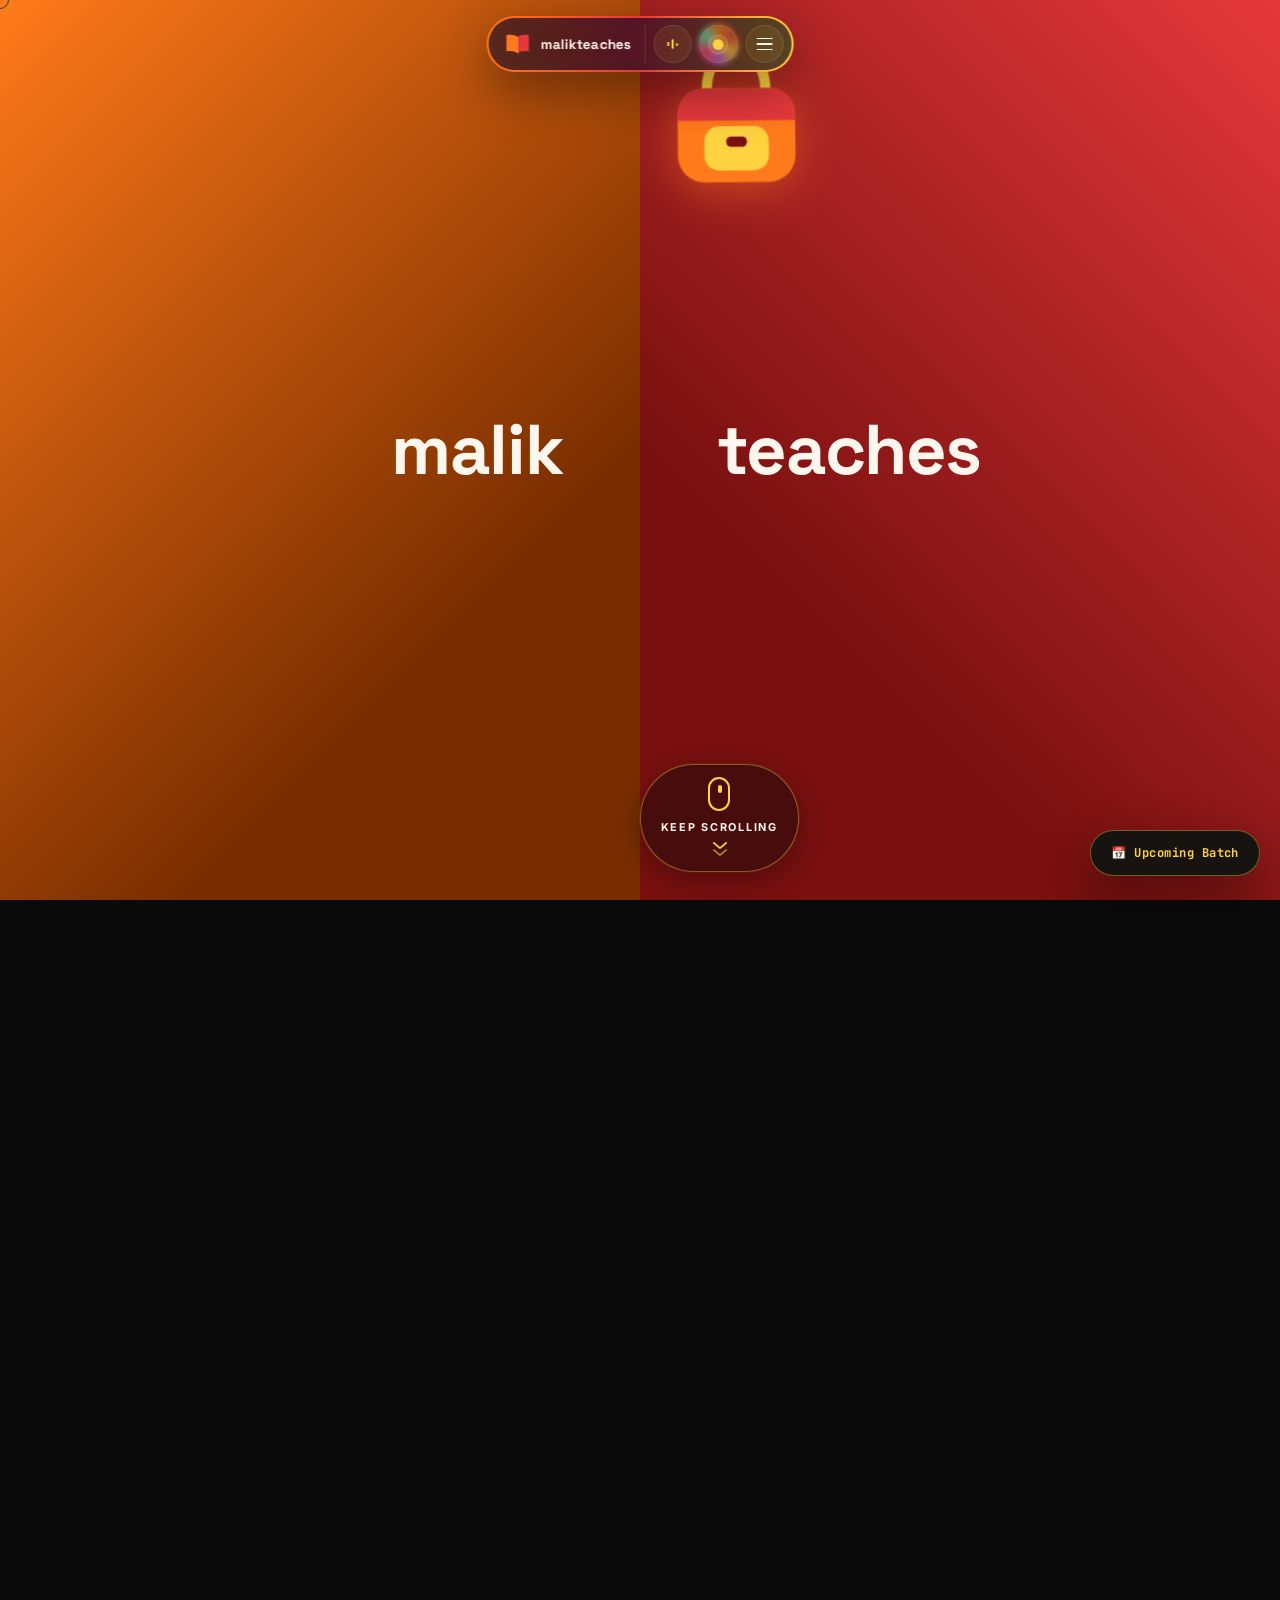
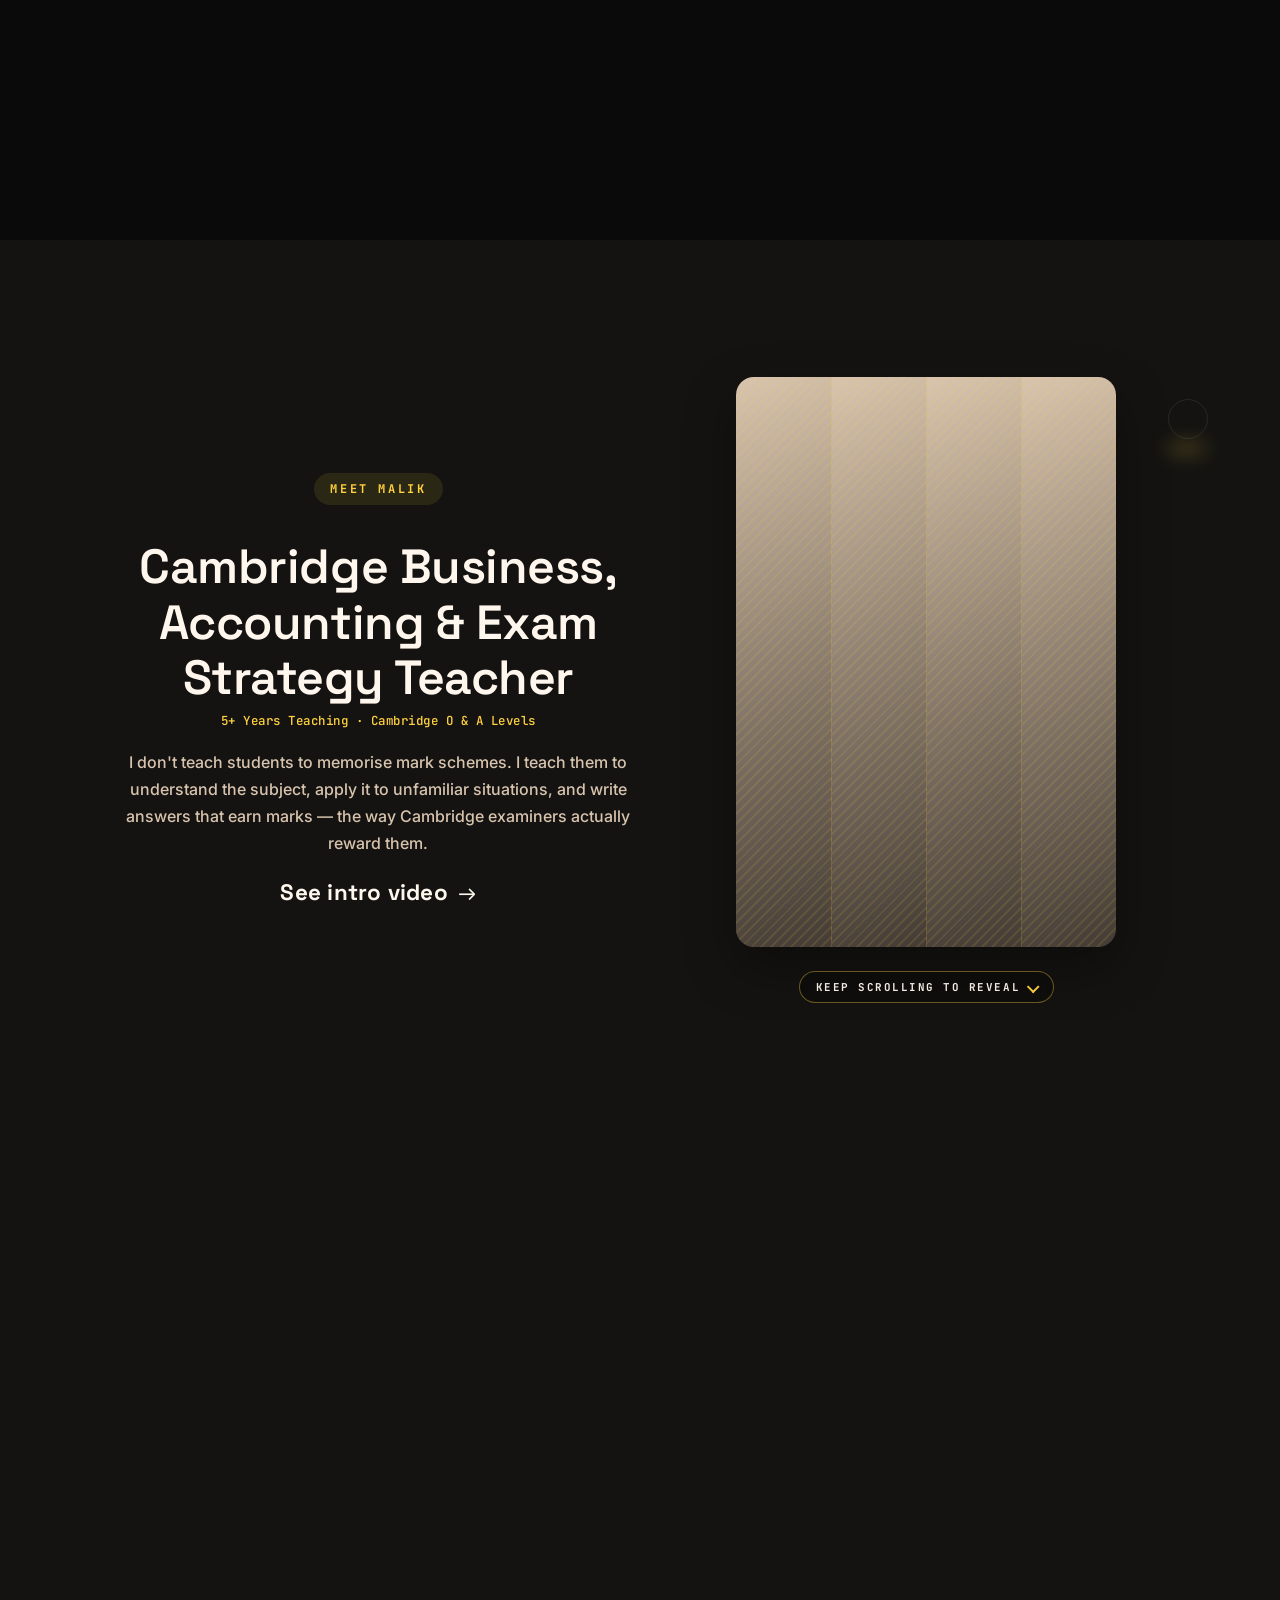
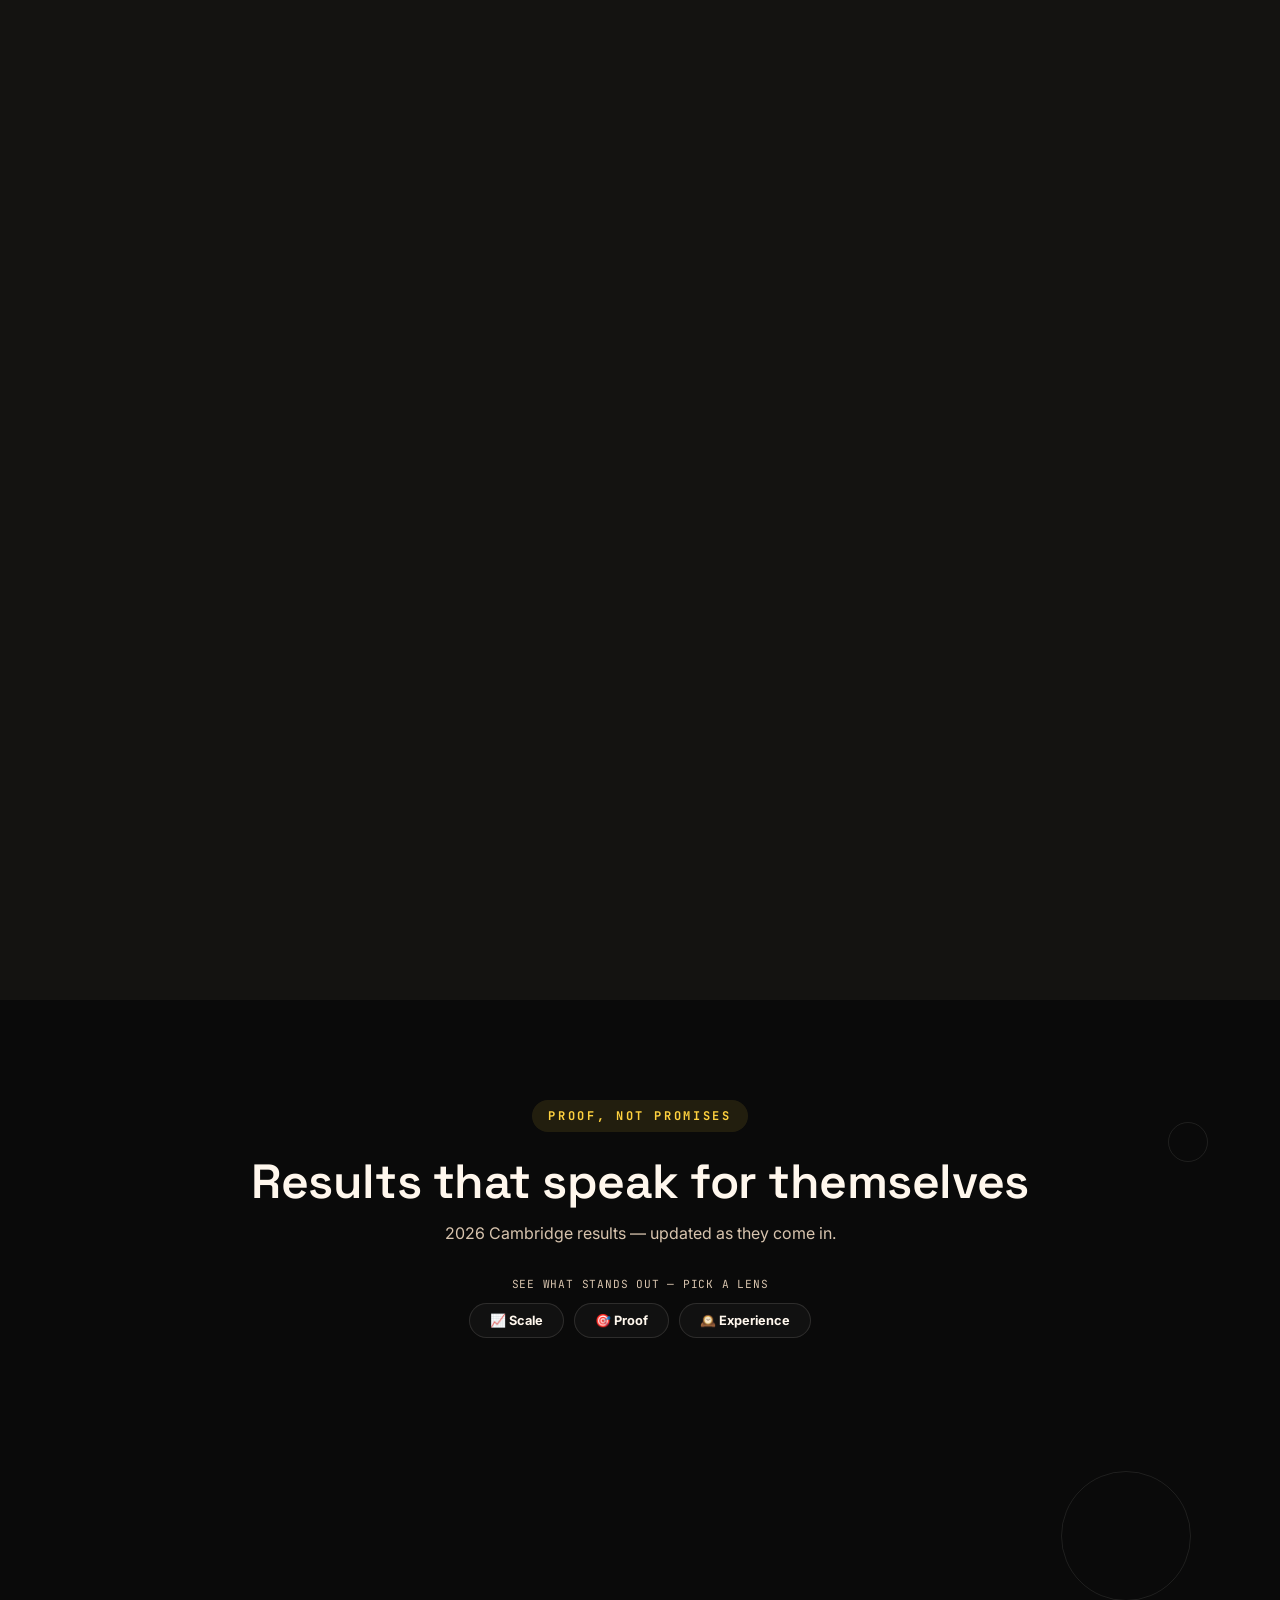
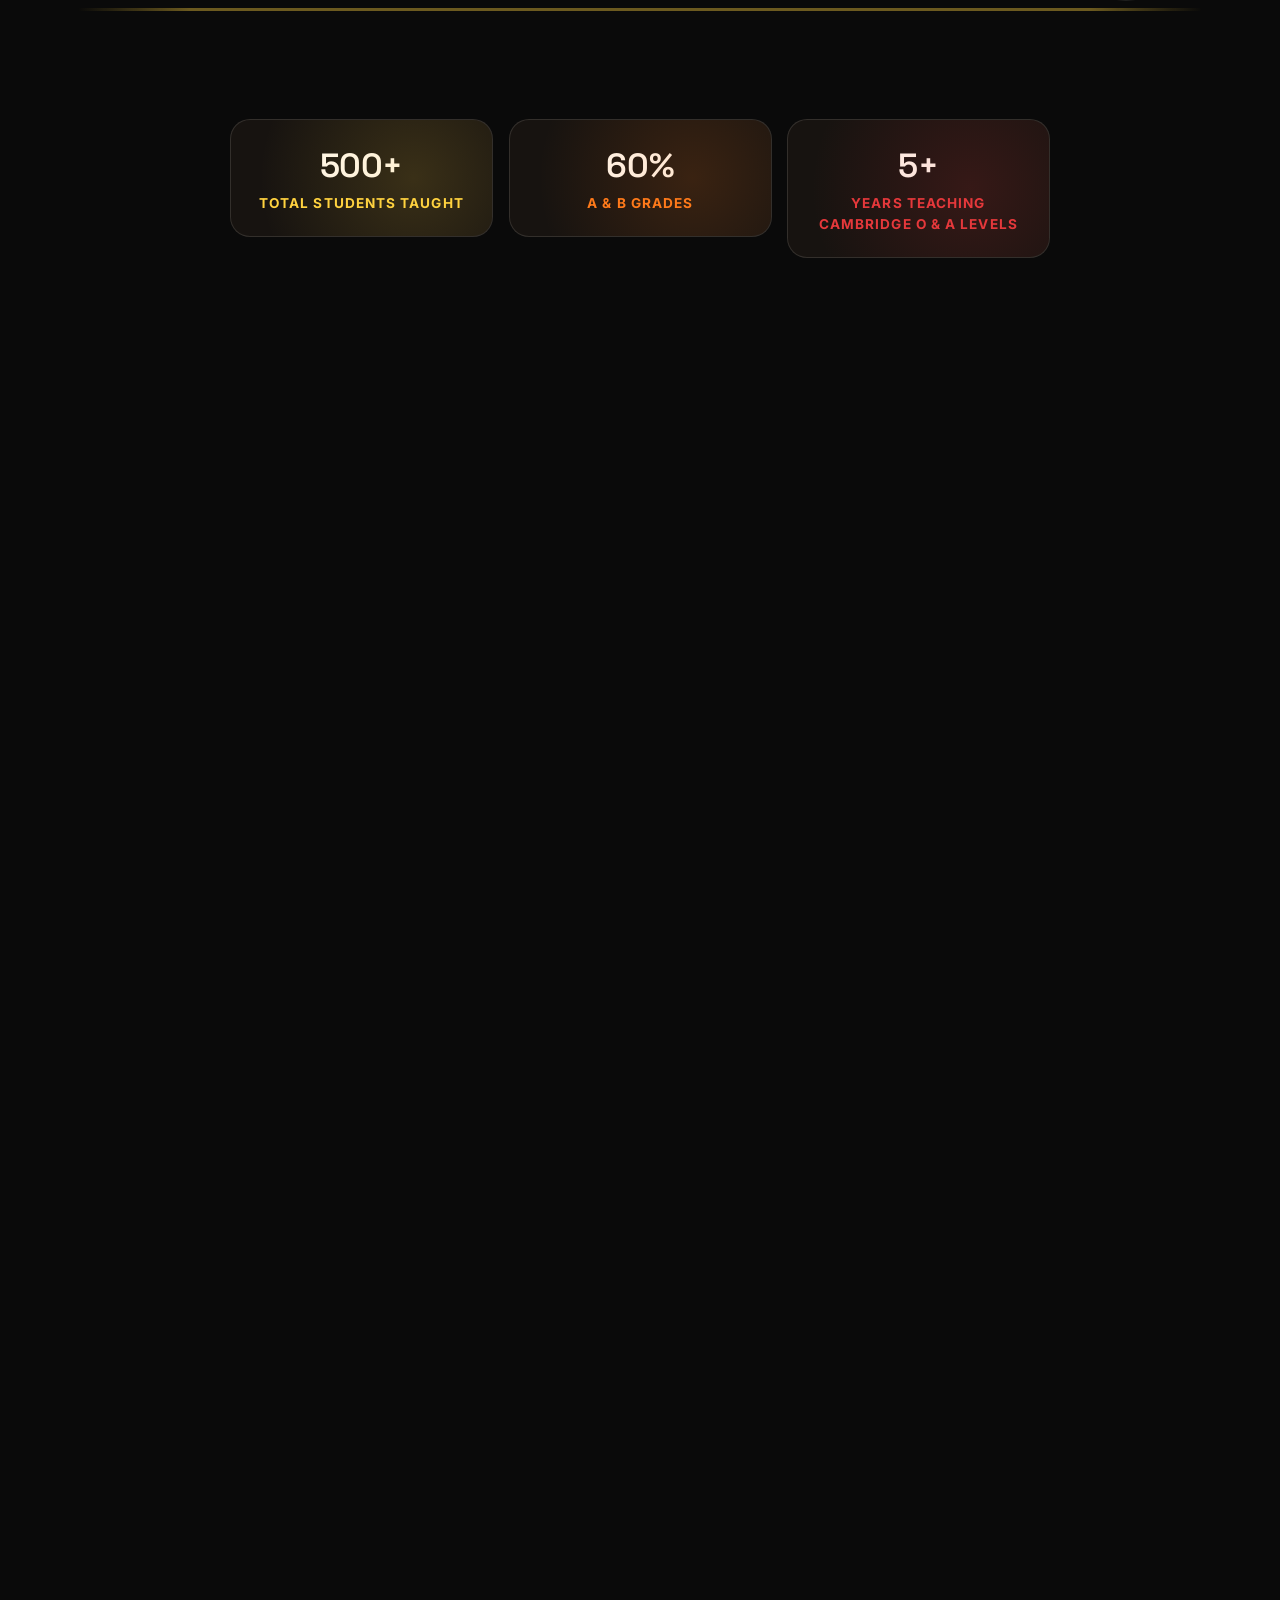
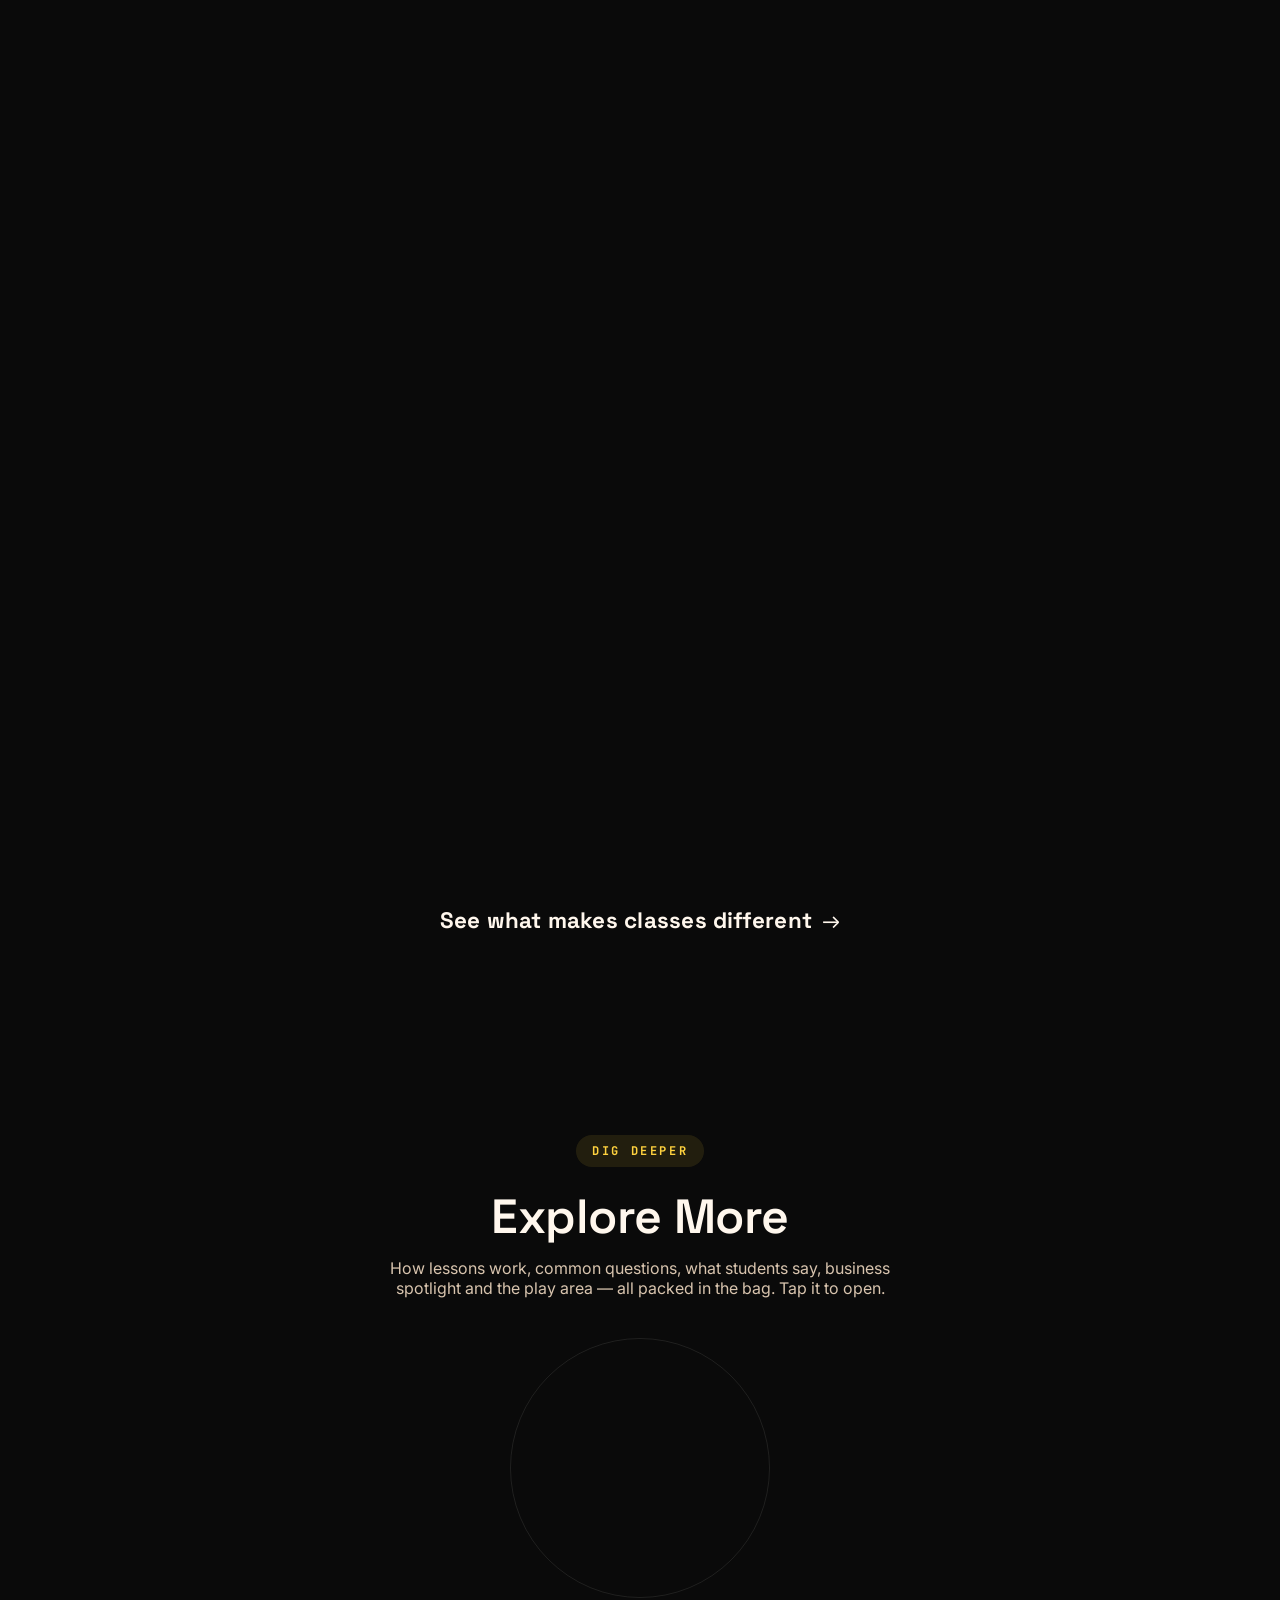
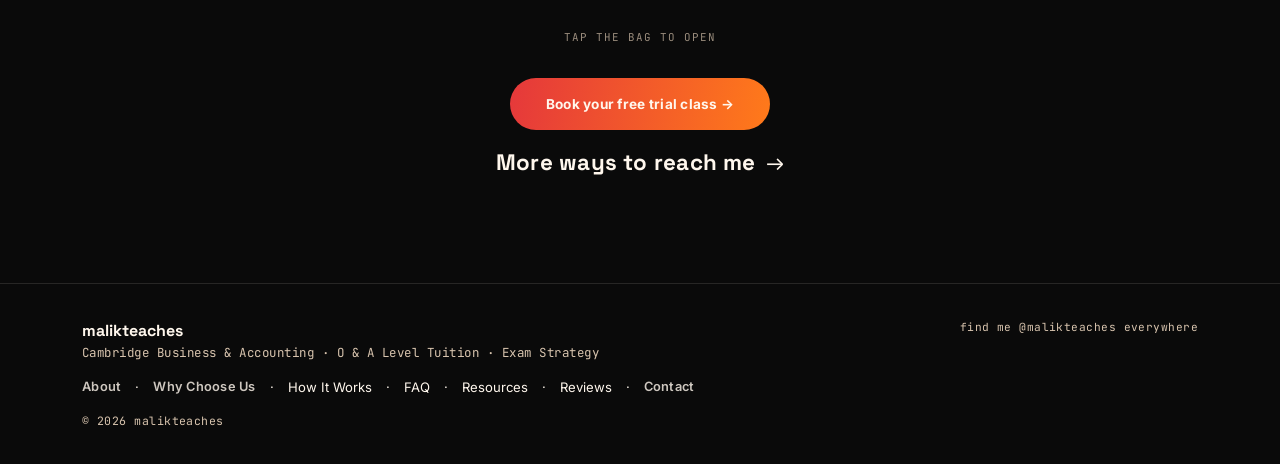
==== commit d5986985: "Rename index.html to indexdlt.html" ====
--- a/indexdlt.html
+++ b/indexdlt.html
@@ -254,6 +254,10 @@
     font-family:var(--font-heading), sans-serif; font-weight:var(--heading-weight); letter-spacing:var(--heading-tracking);
     transition: font-weight var(--theme-dur) var(--ease), letter-spacing var(--theme-dur) var(--ease), color var(--theme-dur) var(--ease);
   }
+  /* fluid default so any h2 that doesn't get a section-specific size (e.g. "Results that
+     speak for themselves", "Explore More") still scales with the viewport like the rest
+     of the page's headings, instead of falling back to a fixed browser default */
+  h2{ font-size:clamp(1.9rem, 4.6vw, 3rem); line-height:1.15; }
   .mono{ font-family:var(--font-mono), monospace; letter-spacing:0.04em; transition:color var(--theme-dur) var(--ease); }
   a{ color:inherit; text-decoration:none; }
   .footer-link-btn{ background:transparent; border:0; padding:0; font:inherit; color:inherit; cursor:pointer; }
@@ -504,19 +508,47 @@
     100%{ opacity:0; transform:scale(2.4); }
   }
 
-  /* ---------- hero interactive stage: three glowing "story" orbs the flying book
-     visits in sequence as the pinned hero is scrolled, followed by a fading-in
-     photo reveal. Purely visual/decorative (book + background carry the motion),
-     positioned as percentages of the hero so layout stays responsive. ---------- */
+  /* ---------- hero interactive stage: one dormant central circle ("your search
+     ends here") with three smaller circles slowly CIRCULATING around it, each
+     posing a question. The flying book visits all three orbiting circles in
+     turn, then finally settles into the central circle — that's the moment
+     the CTA button appears — before flying on and the photo fades in.
+     Purely visual/decorative (book + background carry the motion). ---------- */
   .hero-stage{ position:absolute; inset:0; z-index:2; pointer-events:none; }
-  .hero-orb-group{
-    position:absolute; left:var(--ox); top:var(--oy); transform:translate(-50%,-50%);
-    display:flex; flex-direction:column; align-items:center;
-  }
-  .hero-orb-circle{
-    position:relative; border-radius:50%; flex:none;
-    width:clamp(130px, 14vw, 190px); height:clamp(130px, 14vw, 190px);
-  }
+
+  .hero-orbit-system{
+    position:absolute; inset:0;
+    display:flex; align-items:center; justify-content:center;
+  }
+
+  .hero-orb-group{ display:flex; flex-direction:column; align-items:center; }
+
+  /* central circle: a normal centered flex child, dormant until the book's final hero stop.
+     The circle + its overlaid text live in their own wrapper, sized to the circle alone, so
+     the "Your search ends here" text centers on the circle itself — not on the taller
+     circle+CTA stack (the CTA sits below, outside this wrapper, in normal flex flow). */
+  .hero-orb-main{ position:relative; z-index:2; }
+  .hero-orb-main-circle-wrap{ position:relative; }
+
+  /* three satellites: each lives inside a zero-size pivot point placed at the exact
+     center, then continuously revolves outward along a fixed radius. The
+     rotate() / translateX() / rotate(-) chain moves the pivot around the circle
+     while keeping its own content upright — no separate counter-rotation needed. */
+  .hero-orbit-pivot{
+    position:absolute; left:50%; top:50%; width:0; height:0;
+    --orbit-r: clamp(168px, 20vw, 258px);
+    animation: hero-orbit-spin 38s linear infinite;
+  }
+  @keyframes hero-orbit-spin{
+    from{ transform: translate(-50%,-50%) rotate(0deg) translateX(var(--orbit-r)) rotate(0deg); }
+    to{   transform: translate(-50%,-50%) rotate(360deg) translateX(var(--orbit-r)) rotate(-360deg); }
+  }
+  .hero-orb-sat{ position:absolute; left:0; top:0; transform:translate(-50%,-50%); }
+
+  .hero-orb-circle{ position:relative; border-radius:50%; flex:none; }
+  .hero-orb-circle-main{ width:clamp(162px, 18vw, 238px); height:clamp(162px, 18vw, 238px); }
+  .hero-orb-circle-sat{ width:clamp(100px, 10.5vw, 148px); height:clamp(100px, 10.5vw, 148px); }
+
   .hero-orb-circle::before{
     content:""; position:absolute; inset:0; border-radius:50%;
     border:1px solid rgba(255,247,237,0.1);
@@ -540,12 +572,14 @@
   }
   .hero-orb-text{
     position:absolute; inset:0; display:flex; align-items:center; justify-content:center;
-    padding:14%; text-align:center;
+    text-align:center;
     font-family:var(--font-heading), sans-serif; font-weight:700;
-    font-size:clamp(0.8rem, 1.25vw, 1.05rem); line-height:1.28;
     color:rgba(var(--yellow-rgb),0.95);
     opacity:0; filter:blur(10px); pointer-events:none;
   }
+  /* satellite copy stays short and small so it never outgrows its smaller circle */
+  .hero-orb-text-sat{ font-size:clamp(0.6rem, 0.92vw, 0.8rem); line-height:1.22; padding:15%; }
+  .hero-orb-text-main{ font-size:clamp(0.88rem, 1.35vw, 1.12rem); line-height:1.28; padding:16%; }
   .hero-orb-group.is-awake .hero-orb-text{
     animation: circle-text-electrify 0.9s var(--ease) forwards;
   }
@@ -559,11 +593,15 @@
   .hero-orb-group.is-awake .hero-orb-cta{ opacity:1; transform:translateY(0); pointer-events:auto; }
   @media (prefers-reduced-motion: reduce){
     .hero-orb-group.is-awake .hero-orb-text{ animation:none; opacity:1; filter:none; }
+    .hero-orbit-pivot{ animation-duration:0.001s; }
   }
 
   @media (max-width:860px){
-    .hero-orb-circle{ width:clamp(150px, 42vw, 210px); height:clamp(150px, 42vw, 210px); }
-    .hero-orb-text{ font-size:clamp(0.82rem, 3.6vw, 1.05rem); padding:12%; }
+    .hero-orbit-pivot{ --orbit-r: clamp(112px, 33vw, 152px); }
+    .hero-orb-circle-main{ width:clamp(148px, 44vw, 196px); height:clamp(148px, 44vw, 196px); }
+    .hero-orb-circle-sat{ width:clamp(82px, 25vw, 114px); height:clamp(82px, 25vw, 114px); }
+    .hero-orb-text-sat{ font-size:clamp(0.54rem, 2.5vw, 0.68rem); padding:12%; }
+    .hero-orb-text-main{ font-size:clamp(0.78rem, 3.4vw, 0.96rem); }
     .hero-orb-cta{ font-size:0.78rem; padding:11px 20px; }
   }
 
@@ -692,13 +730,11 @@
   .hero{
     position:relative; z-index:1; text-align:center; padding:0 24px;
     display:flex; flex-direction:column; align-items:center; justify-content:center;
-    opacity:0; transform:translateY(16px);
+    opacity:0; transform:translateY(16px); width:100%; height:100%;
     transition:opacity 0.5s var(--ease), transform 0.5s var(--ease);
   }
-  .hero-content{ position:relative; z-index:1; text-align:center; padding:0 24px; }
 
   /* ---------- hero background: career-path flow diagram (moved from Choose Your Future), scaled to the full section and dimmed to a subtle backdrop ---------- */
-  .hero{ width:100%; height:100%; }
   .hero-svg-bg{
     display:none;
     position:absolute; inset:0; z-index:0; pointer-events:none;
@@ -748,51 +784,49 @@
   }
   @media (prefers-reduced-motion: reduce){
     .hero h1 .grad{ animation:none; opacity:1; filter:none; }
-    .hero p.sub .sub-pixel{ animation:none; opacity:1; filter:none; }
-    .hero-photo-rise{ animation:none; opacity:1; }
-  }
-  .hero p.sub{
-    max-width:520px; margin:26px auto 0; color:var(--paper-dim); font-size:1.05rem; line-height:1.6; font-weight:500;
-    opacity:0; animation: rise var(--dur-m) var(--ease) 0.75s forwards;
-  }
-  /* subtext runs the same blink cycle, phase-shifted so it trails the headline
-     instead of pulsing in exact lockstep with it */
-  .hero p.sub .sub-pixel{
-    display:inline-block;
-    animation: heroTextBlink 6s steps(9, end) 2.4s infinite;
   }
   @keyframes rise{ from{ opacity:0; transform:translateY(22px); } to{ opacity:1; transform:translateY(0); } }
 
-  .hero-trust{
-    display:inline-block; margin-top:16px; font-size:0.72rem; letter-spacing:0.08em;
-    text-transform:uppercase; color:var(--yellow); opacity:0; font-weight:600;
-    animation: rise var(--dur-m) var(--ease) 0.88s forwards;
-  }
-
-  .hero-ctas{ display:flex; gap:16px; justify-content:center; margin-top:38px; flex-wrap:wrap;
-    opacity:0; animation: rise var(--dur-m) var(--ease) 1s forwards; }
-  .hero-photo-rise{ opacity:0; animation: rise var(--dur-l) var(--ease) 0.6s forwards; }
-  .btn-primary{
-    background:linear-gradient(100deg, var(--pink), var(--violet));
-    color:var(--paper); padding:16px 30px; border-radius:100px; font-weight:700; font-size:0.92rem;
-    display:inline-flex; align-items:center; gap:8px;
-  }
-  .btn-secondary{
-    background:transparent; color:var(--paper); padding:15px 28px; border-radius:100px;
-    font-weight:700; font-size:0.92rem; display:inline-flex; align-items:center; gap:8px;
-    border:1.5px solid var(--line); transition:border-color var(--dur-s) var(--ease), background var(--dur-s) var(--ease);
-  }
-  .btn-secondary:hover{ border-color:var(--yellow); background:rgba(255,210,63,0.08); }
-
   .scroll-cue{
-    position:absolute; bottom:36px; left:50%; transform:translateX(-50%);
-    display:flex; flex-direction:column; align-items:center; gap:10px; z-index:30;
-    opacity:0; animation: rise var(--dur-m) var(--ease) 1.3s forwards;
-    transition:opacity 0.3s var(--ease);
-  }
-  .scroll-cue .line{ width:1px; height:44px; background:linear-gradient(var(--yellow), transparent); animation: pulse-line 2s ease-in-out infinite; }
-  @keyframes pulse-line{ 0%,100%{ opacity:0.4; } 50%{ opacity:1; } }
-  .scroll-cue span{ font-size:0.65rem; letter-spacing:0.2em; text-transform:uppercase; color:var(--paper-dim); font-weight:600; }
+    position:absolute; bottom:max(28px, env(safe-area-inset-bottom, 0px) + 20px); left:50%; transform:translateX(-50%);
+    display:flex; flex-direction:column; align-items:center; gap:9px; z-index:30;
+    opacity:0; animation: rise var(--dur-m) var(--ease) 1.1s forwards, cue-nudge 2.4s ease-in-out 2.5s infinite;
+    transition:opacity 0.4s var(--ease);
+    padding:12px 20px 14px; border:1px solid rgba(var(--yellow-rgb),0.4); border-radius:100px;
+    background:rgba(10,10,10,0.45); backdrop-filter:blur(8px); -webkit-backdrop-filter:blur(8px);
+    box-shadow:0 8px 30px rgba(0,0,0,0.35), 0 0 0 1px rgba(var(--yellow-rgb),0.08);
+  }
+  @keyframes cue-nudge{ 0%,80%,100%{ transform:translateX(-50%) translateY(0); } 90%{ transform:translateX(-50%) translateY(6px); } }
+  .scroll-cue span{ font-size:0.68rem; letter-spacing:0.16em; text-transform:uppercase; color:var(--paper); font-weight:700; white-space:nowrap; }
+  .scroll-cue .mouse{ width:22px; height:34px; border-radius:12px; border:2px solid var(--yellow); position:relative; }
+  .scroll-cue .mouse::before{
+    content:""; position:absolute; top:6px; left:50%; width:4px; height:8px; border-radius:2px;
+    background:var(--yellow); transform:translateX(-50%);
+    animation:mouse-scroll 1.6s ease-in-out infinite;
+  }
+  @keyframes mouse-scroll{ 0%{ opacity:1; top:6px; } 60%{ opacity:0; top:16px; } 61%{ opacity:0; top:6px; } 100%{ opacity:1; top:6px; } }
+  .scroll-cue .chevrons{ display:flex; flex-direction:column; align-items:center; gap:0; }
+  .scroll-cue .chevrons svg{ width:16px; height:9px; display:block; margin-top:-2px; }
+  .scroll-cue .chevrons svg path{ fill:none; stroke:var(--yellow); stroke-width:2; stroke-linecap:round; stroke-linejoin:round; }
+  .scroll-cue .chevrons svg:nth-child(1){ animation:chevron-bounce 1.4s ease-in-out infinite; }
+  .scroll-cue .chevrons svg:nth-child(2){ animation:chevron-bounce 1.4s ease-in-out 0.18s infinite; opacity:0.6; }
+  @keyframes chevron-bounce{ 0%,100%{ opacity:0.3; transform:translateY(0); } 50%{ opacity:1; transform:translateY(4px); } }
+  @media (prefers-reduced-motion: reduce){
+    .scroll-cue{ animation:rise var(--dur-m) var(--ease) 1.1s forwards !important; }
+    .scroll-cue .chevrons svg, .scroll-cue .mouse::before{ animation:none !important; opacity:0.8 !important; transform:none !important; top:auto !important; }
+  }
+
+  /* ---------- ambient scroll-progress bar: thin fixed strip that fills as the visitor
+     moves down the page — a constant, low-key "there's more below" signal that works
+     the same way in every section, not just the hero and the two pinned scenes ---------- */
+  .scroll-progress{
+    position:fixed; top:0; left:0; height:3px; width:0%; z-index:999; pointer-events:none;
+    background:linear-gradient(90deg, var(--violet), var(--pink) 55%, var(--yellow));
+    box-shadow:0 0 8px rgba(var(--yellow-rgb),0.5);
+    transition:width 0.12s linear, opacity 0.3s var(--ease);
+  }
+  .scroll-progress.is-hidden{ opacity:0; }
+  @media (prefers-reduced-motion: reduce){ .scroll-progress{ transition:width 0.12s linear; } }
 
   /* ---------- hero layout ---------- */
   .hero-grid{
@@ -805,7 +839,6 @@
      used by the hero and the Meet the Teacher section ---------- */
   .text-photo-grid{ max-width:1040px; grid-template-columns:1.05fr 0.95fr; gap:56px; text-align:left; }
   .text-photo-grid .text-col{ text-align:left; }
-  .text-photo-grid .hero-ctas{ justify-content:flex-start; }
   .text-photo-grid .photo-col{ display:flex; flex-direction:column; align-items:center; justify-content:center; gap:14px; }
 
   .photo-frame{
@@ -848,10 +881,18 @@
     opacity:var(--edge-glow, 0);
   }
   .wipe-hint{
-    font-size:0.66rem; letter-spacing:0.14em; text-transform:uppercase;
-    color:var(--paper-dim); opacity:0.85; margin:0; transition:opacity 0.4s var(--ease);
+    display:inline-flex; align-items:center; gap:8px;
+    font-size:0.68rem; letter-spacing:0.14em; text-transform:uppercase; font-weight:700;
+    color:var(--paper); opacity:0.95; margin:10px auto 0; transition:opacity 0.4s var(--ease);
+    padding:8px 16px; border:1px solid rgba(var(--yellow-rgb),0.4); border-radius:100px;
+    background:rgba(10,10,10,0.35); backdrop-filter:blur(6px); -webkit-backdrop-filter:blur(6px);
+  }
+  .wipe-hint::after{
+    content:""; width:7px; height:7px; border-right:2px solid var(--yellow); border-bottom:2px solid var(--yellow);
+    transform:rotate(45deg) translateY(-1px); animation:chevron-bounce 1.4s ease-in-out infinite;
   }
   .wipe-hint.is-done{ opacity:0; }
+  @media (prefers-reduced-motion: reduce){ .wipe-hint::after{ animation:none; } }
 
   /* JS-off / reduced-motion fallback: unpin the section back to normal document flow
      and drop the cover entirely so the photo is simply visible, no scroll-jacking */
@@ -867,7 +908,6 @@
   @media (max-width:860px){
     .text-photo-grid{ grid-template-columns:1fr; text-align:center; gap:28px; }
     .text-photo-grid .text-col{ text-align:center; }
-    .text-photo-grid .hero-ctas{ justify-content:center; }
     .meet-sticky{ padding:70px 0; }
     .meet-pin .photo-frame{ max-width:220px; }
   }
@@ -994,21 +1034,6 @@
   }
   .wake-glow-section.is-awake::before{ opacity:1; }
   .wake-glow-section > .wrap{ position:relative; z-index:2; }
-
-  /* a couple of small, themed illustrations that drift down through a section the moment
-     it wakes — kept to two per landing so it stays a light touch, not confetti overload */
-  .fall-item{
-    position:absolute; top:-46px; z-index:3; pointer-events:none;
-    font-size:1.7rem; line-height:1; will-change:transform, opacity;
-    filter:drop-shadow(0 6px 10px rgba(0,0,0,0.35));
-    animation: fall-drop var(--fall-dur, 2.8s) cubic-bezier(.4,.1,.65,1) forwards;
-  }
-  @keyframes fall-drop{
-    0%{ transform:translateY(0) rotate(0deg); opacity:0; }
-    10%{ opacity:1; }
-    82%{ opacity:1; }
-    100%{ transform:translateY(460px) rotate(var(--fall-rot, 20deg)); opacity:0; }
-  }
 
   /* ---------- .card: reason-card styling, used by the Why Choose Us drawer's grid ---------- */
   .card{
@@ -1090,11 +1115,19 @@
     opacity:0.45;
   }
   .why-car-road-hint{
-    position:absolute; left:50%; bottom:-30px; transform:translateX(-50%);
-    font-size:0.66rem; letter-spacing:0.14em; text-transform:uppercase; white-space:nowrap;
-    color:var(--paper-dim); opacity:0.85; transition:opacity 0.4s var(--ease);
+    position:absolute; left:50%; bottom:-38px; transform:translateX(-50%);
+    display:inline-flex; align-items:center; gap:8px;
+    font-size:0.68rem; letter-spacing:0.14em; text-transform:uppercase; font-weight:700; white-space:nowrap;
+    color:var(--paper); opacity:0.95; transition:opacity 0.4s var(--ease);
+    padding:8px 16px; border:1px solid rgba(var(--yellow-rgb),0.4); border-radius:100px;
+    background:rgba(10,10,10,0.35); backdrop-filter:blur(6px); -webkit-backdrop-filter:blur(6px);
+  }
+  .why-car-road-hint::after{
+    content:""; width:7px; height:7px; border-right:2px solid var(--yellow); border-bottom:2px solid var(--yellow);
+    transform:rotate(45deg) translateY(-1px); animation:chevron-bounce 1.4s ease-in-out infinite;
   }
   .why-car-road-hint.is-hidden{ opacity:0; }
+  @media (prefers-reduced-motion: reduce){ .why-car-road-hint::after{ animation:none; } }
 
   .car-grid.why-grid{ position:relative; z-index:2; margin-top:38px; }
   .car-card{
@@ -1130,11 +1163,24 @@
     .why-car-pin{ height:340vh; }
     .why-car-end-circle{ left:50%; top:14%; width:52px; height:52px; }
   }
+  @media (max-width:640px){
+    /* auto-fit with a 160px minimum was fitting exactly 2 of the 3 stat cards per row
+       at common phone widths, leaving the third stranded alone on its own row — force
+       a clean single column instead of that lopsided 2-then-1 layout. Inline style on
+       the element wins over a plain class rule, so this needs !important to override it. */
+    #statsGrid{ grid-template-columns:1fr !important; max-width:360px !important; }
+  }
+  @media (max-width:480px){
+    .why-car-pin{ height:280vh; }
+    .why-car-road{ left:8%; right:8%; }
+    .why-car-road-hint{ font-size:0.58rem; letter-spacing:0.1em; }
+    .why-car-end-circle{ width:44px; height:44px; }
+    .car-card{ transform:perspective(700px) translateZ(-260px) translateY(20px) scale(0.55); }
+    .why-grid.car-grid{ gap:14px; }
+    .stat-number{ font-size:1.6rem !important; }
+  }
 
   /* ---------- cta ---------- */
-  .cta{ padding:140px 0; text-align:center; border-top:1px solid var(--line); }
-  .cta h2{ font-size:clamp(2rem, 5.6vw, 4.2rem); max-width:820px; margin:0 auto 34px; line-height:1.08; }
-  .cta h2 .grad{ background:linear-gradient(100deg, var(--violet), var(--pink) 55%, var(--yellow)); -webkit-background-clip:text; background-clip:text; color:transparent; }
   .magnetic-btn{
     display:inline-flex; align-items:center; gap:12px; padding:18px 36px;
     background:linear-gradient(100deg, var(--pink), var(--violet)); color:var(--paper);
@@ -1174,19 +1220,16 @@
      block above) so they stay contained to the visible viewport-height box
      instead of spreading across the tall scroll-pin wrapper. */
   .split-section{ position:relative; padding:120px 0; background:var(--ink); transition:background-color 1.6s var(--ease); }
-  .split-section.bg-2{ background:var(--ink-2); }
   .split-section::before{
     content:""; position:absolute; inset:0; z-index:0; pointer-events:none;
     background:radial-gradient(ellipse 90% 85% at 24% 48%, rgba(var(--violet-rgb),0.22), rgba(var(--yellow-rgb),0.1) 48%, transparent 78%);
     opacity:0; transition:opacity 1.6s var(--ease);
   }
   .split-section.is-awake::before{ opacity:1; }
-  .split-section.bg-2.is-awake{ background:var(--meet-bg-3); }
   .split-section .wrap{ position:relative; z-index:2; }
   .meet-pin{ padding:0; background:var(--meet-bg-1); }
   .book-circle{ margin:0 auto; }
   .book-circle-lg{ width:260px; height:260px; }
-  .book-circle-md{ width:220px; height:220px; }
 
   /* ---------- small "corner" book-landing circle: replaces the large centered circle
      on sections that now show real content instead of being pure drawer triggers.
@@ -1208,10 +1251,6 @@
 
   /* ---------- Choose Your Future: dual timeline section ---------- */
   .book-circle-sm{ width:130px; height:130px; }
-  .future-section{ overflow:hidden; }
-  .future-head{ text-align:center; max-width:620px; margin:0 auto 76px; display:flex; flex-direction:column; align-items:center; }
-  .future-head h2{ font-size:clamp(2rem, 4.4vw, 3rem); margin-top:6px; }
-  .future-head p{ color:var(--paper-dim); margin-top:16px; line-height:1.6; font-weight:500; }
 
   /* ---------- SVG flow-diagram label styling: shared by the hero career-path animation ---------- */
   .ft-label{
@@ -1326,18 +1365,11 @@
     /* two-column sections (Meet the Teacher / Levels) collapse to a single column */
     .split-section{ padding:72px 0; }
     .book-circle-lg{ width:180px; height:180px; }
-    .book-circle-md{ width:150px; height:150px; }
     .book-circle-sm{ width:96px; height:96px; }
 
-    .future-head{ margin-bottom:52px; }
     .qual-grid{ grid-template-columns:1fr; }
 
-    .cta{ padding:90px 0; }
     .card{ padding:26px 22px 24px; }
-
-    .hero-ctas{ flex-direction:column; width:100%; }
-    .hero-ctas a{ width:100%; }
-    .btn-primary{ width:100%; text-align:center; justify-content:center; }
 
     .socials{ gap:12px; }
     .socials a{ width:48px; height:48px; }
@@ -1364,15 +1396,7 @@
     .timeline-item{ gap:14px; }
   }
 
-  /* ---------- student comments: infinite Z-axis tunnel loop ---------- */
-  .comments-section{ position:relative; padding:100px 0 90px; background:var(--ink-2); overflow:hidden; }
-  .comments-head{ text-align:center; max-width:640px; margin:0 auto; }
-  .comments-head .grad{
-    background:linear-gradient(100deg, var(--violet), var(--pink) 55%, var(--yellow));
-    -webkit-background-clip:text; background-clip:text; color:transparent;
-  }
-  .comments-head p{ color:var(--paper-dim); margin-top:14px; line-height:1.6; font-weight:500; }
-
+  /* ---------- student comments: infinite Z-axis tunnel loop (now shown inside the Reviews drawer) ---------- */
   .comments-stage{
     position:relative; width:100%; height:600px; margin-top:26px;
     overflow:hidden;
@@ -1478,6 +1502,13 @@
     -webkit-backdrop-filter:blur(20px) saturate(1.6);
     transition:background var(--theme-dur) var(--ease);
   }
+  @media (max-width:860px){
+    /* the header is fixed and visible almost the whole time you're on the page — a heavy
+       blur+saturate backdrop-filter here, refreshed every frame behind an animated gradient
+       border, is one of the biggest steady-state GPU costs on phones. Lighten both. */
+    .site-header-inner{ backdrop-filter:blur(10px); -webkit-backdrop-filter:blur(10px); }
+    header.site-header{ animation-duration:0.9s, 16s; } /* slow the gradient-border repaint loop down */
+  }
 
   /* ---- logo: the same flying-book mark, with a little page-flip on hover ---- */
   .header-logo{ display:flex; align-items:center; gap:9px; flex-shrink:0; }
@@ -1661,11 +1692,20 @@
     66%{ transform:translate(-3vw,3vh) scale(0.95); }
     100%{ transform:translate(0,0) scale(1); }
   }
-  @media (max-width:900px){ #ambientBackdrop{ opacity:0.4; } }
+  @media (max-width:900px){
+    #ambientBackdrop{ opacity:0.4; }
+    .orb{ filter:blur(28px); } /* a 60px blur on always-animating fixed elements is heavy on phone GPUs */
+    .orb-3{ display:none; } /* one fewer blurred layer compositing at once */
+  }
   @media (prefers-reduced-motion: reduce){ .orb{ animation:none; } }
 </style>
 </head>
 <body class="is-loading">
+
+<!-- Thin fixed strip across the very top of the viewport that fills as the visitor scrolls
+     down the page — an always-present "there's more below / here's how far you've come"
+     signal, independent of any single section's own scroll hint. -->
+<div class="scroll-progress" id="scrollProgress" aria-hidden="true"></div>
 
 <!-- Ambient, on-brand backdrop: three soft drifting gradient orbs, fixed behind the hero.
      Negative z-index keeps it locked behind all content, never interferes with clicks. -->
@@ -1894,18 +1934,37 @@
       <h1 class="sr-only">Cambridge O &amp; A Level Business Studies and Accounting Tutor — Malik Teaches</h1>
 
       <div class="hero-stage" id="heroStage" aria-hidden="true">
-        <div class="hero-orb-group" id="heroOrbGroup1" style="--ox:16%; --oy:76%;">
-          <div class="hero-orb-circle" id="heroOrbCircle1"></div>
-          <p class="hero-orb-text">Looking for a Cambridge Business &amp; Accounts teacher?</p>
-        </div>
-        <div class="hero-orb-group" id="heroOrbGroup2" style="--ox:50%; --oy:44%;">
-          <div class="hero-orb-circle" id="heroOrbCircle2"></div>
-          <p class="hero-orb-text">Want to study smart and actually excel?</p>
-        </div>
-        <div class="hero-orb-group" id="heroOrbGroup3" style="--ox:83%; --oy:20%;">
-          <div class="hero-orb-circle" id="heroOrbCircle3"></div>
-          <p class="hero-orb-text">Your search ends here.</p>
-          <a href="https://wa.me/923016777449" target="_blank" rel="noopener" class="hero-orb-cta">Book a Demo Class →</a>
+        <div class="hero-orbit-system" id="heroOrbitSystem">
+
+          <!-- central circle: the book's last hero stop — dormant until it lands here -->
+          <div class="hero-orb-group hero-orb-main" id="heroOrbGroupMain">
+            <div class="hero-orb-main-circle-wrap">
+              <div class="hero-orb-circle hero-orb-circle-main" id="heroOrbCircleMain"></div>
+              <p class="hero-orb-text hero-orb-text-main">Your search ends here.</p>
+            </div>
+            <a href="https://wa.me/923016777449" target="_blank" rel="noopener" class="hero-orb-cta">Book a Demo Class →</a>
+          </div>
+
+          <!-- three questions, slowly circulating around the central circle -->
+          <div class="hero-orbit-pivot" id="heroOrbitPivot1" style="animation-delay:0s;">
+            <div class="hero-orb-group hero-orb-sat" id="heroOrbGroup1">
+              <div class="hero-orb-circle hero-orb-circle-sat" id="heroOrbCircle1"></div>
+              <p class="hero-orb-text hero-orb-text-sat">Looking for a Cambridge Business &amp; Accounts teacher?</p>
+            </div>
+          </div>
+          <div class="hero-orbit-pivot" id="heroOrbitPivot2" style="animation-delay:-12.667s;">
+            <div class="hero-orb-group hero-orb-sat" id="heroOrbGroup2">
+              <div class="hero-orb-circle hero-orb-circle-sat" id="heroOrbCircle2"></div>
+              <p class="hero-orb-text hero-orb-text-sat">Want to study smart and actually excel?</p>
+            </div>
+          </div>
+          <div class="hero-orbit-pivot" id="heroOrbitPivot3" style="animation-delay:-25.333s;">
+            <div class="hero-orb-group hero-orb-sat" id="heroOrbGroup3">
+              <div class="hero-orb-circle hero-orb-circle-sat" id="heroOrbCircle3"></div>
+              <p class="hero-orb-text hero-orb-text-sat">Looking for a more focused teacher?</p>
+            </div>
+          </div>
+
         </div>
       </div>
     </div>
@@ -1913,7 +1972,14 @@
     <div class="box-panel box-left" id="boxLeft"><span class="word">malik</span></div>
     <div class="box-panel box-right" id="boxRight"><span class="word">teaches</span></div>
 
-    <div class="scroll-cue" id="scrollCue"><div class="line"></div><span>Scroll to open</span></div>
+    <div class="scroll-cue" id="scrollCue">
+      <div class="mouse" aria-hidden="true"></div>
+      <span>Keep scrolling</span>
+      <div class="chevrons" aria-hidden="true">
+        <svg viewBox="0 0 18 10"><path d="M2 2 L9 8 L16 2"/></svg>
+        <svg viewBox="0 0 18 10"><path d="M2 2 L9 8 L16 2"/></svg>
+      </div>
+    </div>
   </div>
 </section>
 
@@ -2035,8 +2101,6 @@
 
   <div class="wrap">
     <p class="stat-lens-caption mono" id="statLensCaption" style="margin-top:20px; min-height:16px; color:var(--yellow); font-size:0.78rem;"></p>
-
-    <p class="mono reveal" style="margin-top:10px; color:var(--paper-dim); font-size:0.75rem; letter-spacing:0.04em; transition-delay:0.4s;">Results still coming in for this session — this section updates as they're confirmed.</p>
 
     <div class="reveal-intro reveal" style="margin-top:32px; transition-delay:0.5s;">
       <button type="button" class="text-trigger" data-drawer-open="whyDrawer" aria-haspopup="dialog" aria-expanded="false" aria-controls="whyDrawer">
@@ -3705,12 +3769,14 @@
   }
 
   // the hero's extended scroll range (heroProgress 0->1) is split into named
-  // phases: box opens, then the book visits three story orbs in turn, then it
+  // phases: box opens, then the book visits three circulating story orbs in
+  // turn, then settles into the central "search ends here" circle, then it
   // flies on toward the resting corner spot while the photo fades in.
-  const HERO_BOX_OPEN_END = 0.08;
-  const HERO_ARRIVE_1 = 0.30, HERO_DEPART_1 = 0.35;
-  const HERO_ARRIVE_2 = 0.55, HERO_DEPART_2 = 0.60;
-  const HERO_ARRIVE_3 = 0.80, HERO_DEPART_3 = 0.85;
+  const HERO_BOX_OPEN_END = 0.06;
+  const HERO_ARRIVE_1 = 0.20, HERO_DEPART_1 = 0.24;
+  const HERO_ARRIVE_2 = 0.36, HERO_DEPART_2 = 0.40;
+  const HERO_ARRIVE_3 = 0.52, HERO_DEPART_3 = 0.56;
+  const HERO_ARRIVE_4 = 0.76, HERO_DEPART_4 = 0.86;
 
   function updateHero(){
     const p = heroProgress();
@@ -3726,7 +3792,10 @@
     heroInner.style.opacity = reveal;
     heroInner.style.transform = `translateY(${(1-reveal)*16}px)`;
 
-    if(p > 0.02){
+    // give the cue a more forgiving window before it fades — 0.02 (barely a couple of
+    // scroll ticks) was hiding it almost the instant a visitor touched the page, before
+    // they'd registered it was there at all
+    if(p > 0.06){
       scrollCue.style.animation = 'none';
       scrollCue.style.opacity = 0;
     } else {
@@ -3983,20 +4052,26 @@
   const meetSection = document.getElementById('meet');
   const BASE_BOOK_SIZE = 92; // matches #floatingBook's natural width/height in CSS
 
-  // ---- hero story orbs: the book's first three stops, before it ever reaches
-  // the rest of the page's landing circles ----
+  // ---- hero story orbs: the book's first stops, before it ever reaches the
+  // rest of the page's landing circles. Index 0-2 are the three satellites,
+  // which circulate continuously (solar-system style) and never stop — even
+  // once the book has "landed" on one, it keeps riding along with it rather
+  // than freezing it in place. Index 3 is the dormant central circle the book
+  // finally lands in, which is when "Your search ends here" + the CTA appear. ----
   const heroOrbGroups = [
     document.getElementById('heroOrbGroup1'),
     document.getElementById('heroOrbGroup2'),
-    document.getElementById('heroOrbGroup3')
+    document.getElementById('heroOrbGroup3'),
+    document.getElementById('heroOrbGroupMain')
   ];
   const heroOrbCircles = [
     document.getElementById('heroOrbCircle1'),
     document.getElementById('heroOrbCircle2'),
-    document.getElementById('heroOrbCircle3')
+    document.getElementById('heroOrbCircle3'),
+    document.getElementById('heroOrbCircleMain')
   ];
   const heroPhotoReveal = document.getElementById('heroPhotoReveal');
-  let heroOrbLanded = [false, false, false];
+  let heroOrbLanded = [false, false, false, false];
 
   // every landing spot on the page, in document order — the book chains through all of them,
   // one section at a time, regardless of how many there are or where they're added
@@ -4047,33 +4122,6 @@
     }
   }
 
-  // a couple of small illustrations, themed per section, that drift down whenever that
-  // section's circle wakes — deliberately just 2 at a time so it stays a light touch
-  const FALL_ICON_SETS = {
-    meet:          ['👋', '🎉', '⭐', '📦', '😊'], // "Meet the Teacher" — a little greeting/welcome
-    future:        ['💡', '🎓', '📊', '🚀', '⭐'],  // "Choose Your Future" — a little spark of direction
-    why:           ['🎯', '💼', '😊', '💻', '🏷️'],  // "Why Choose Us" — the differentiators + results, playfully
-    scholarships:  ['🎓', '🌍', '📚', '✈️', '🔎'],  // "Scholarships Directory" — opportunity, exploring the world
-    explore:       ['💬', '⭐', '💼', '🎉', '📣']   // "Explore More" — FAQ, reviews, spotlight, play area
-  };
-
-  function spawnFallingIllustrations(section, icons){
-    if(!section || !icons || !icons.length) return;
-    const pool = icons.slice();
-    for(let i = 0; i < 2 && pool.length; i++){
-      const icon = pool.splice(Math.floor(Math.random() * pool.length), 1)[0];
-      const el = document.createElement('span');
-      el.className = 'fall-item';
-      el.textContent = icon;
-      el.style.left = (12 + Math.random() * 76) + '%';
-      el.style.setProperty('--fall-rot', (Math.random() * 50 - 25) + 'deg');
-      el.style.setProperty('--fall-dur', (2.4 + Math.random() * 1.1) + 's');
-      el.style.animationDelay = (i * 0.2 + Math.random() * 0.15) + 's';
-      section.appendChild(el);
-      el.addEventListener('animationend', () => el.remove());
-    }
-  }
-
   function wakeSection(circleEl){
     if(!circleEl || circleEl.classList.contains('is-awake')) return;
 
@@ -4096,10 +4144,6 @@
         el.classList.add('wake-breathe');
       }, 260 + i * 110);
     });
-
-    // 3b) a couple of small themed illustrations fall through the section, celebrating the wake
-    const icons = FALL_ICON_SETS[section.id];
-    if(icons) spawnFallingIllustrations(section, icons);
   }
 
   function sleepSection(circleEl){
@@ -4317,12 +4361,18 @@
 
       const startPt = { x: vw / 2, y: vh / 2, scale: 1 };
       const cornerPt = { x: cornerX, y: cornerY, scale: cornerScale };
+      // in the hero, the book stays noticeably smaller than elsewhere on the page and
+      // hovers just above each circle rather than landing on top of it — otherwise it
+      // covers the question/CTA text sitting in the middle of the circle
+      const HERO_BOOK_FILL = 0.34;
+      const HERO_BOOK_LIFT = 0.6; // extra clearance above the circle's top edge, as a fraction of its radius
       const orbPts = heroOrbCircles.map(el => {
         const r = el.getBoundingClientRect();
+        const radius = Math.min(r.width, r.height) / 2;
         return {
           x: r.left + r.width / 2,
-          y: r.top + r.height / 2,
-          scale: (Math.min(r.width, r.height) * LAND_FILL) / BASE_BOOK_SIZE
+          y: r.top + r.height / 2 - radius * (1 + HERO_BOOK_LIFT),
+          scale: (Math.min(r.width, r.height) * HERO_BOOK_FILL) / BASE_BOOK_SIZE
         };
       });
 
@@ -4352,13 +4402,21 @@
         flyLeg(HERO_DEPART_2, HERO_ARRIVE_3, orbPts[1], orbPts[2]);
       } else if(p < HERO_DEPART_3){
         x = orbPts[2].x; y = orbPts[2].y; scale = orbPts[2].scale;
+      } else if(p < HERO_ARRIVE_4){
+        // last leg back to the middle: the three satellites orbit an empty center
+        // until now — this flight is what "fills" it
+        flyLeg(HERO_DEPART_3, HERO_ARRIVE_4, orbPts[2], orbPts[3]);
+      } else if(p < HERO_DEPART_4){
+        x = orbPts[3].x; y = orbPts[3].y; scale = orbPts[3].scale;
       } else {
-        flyLeg(HERO_DEPART_3, 1, orbPts[2], cornerPt);
+        flyLeg(HERO_DEPART_4, 1, orbPts[3], cornerPt);
       }
 
       // light up each orb (and pulse once on arrival) as the book reaches it —
-      // reversible, so scrolling back up dims it again, matching the rest of the page
-      [HERO_ARRIVE_1, HERO_ARRIVE_2, HERO_ARRIVE_3].forEach((arriveAt, i) => {
+      // reversible, so scrolling back up dims it again, matching the rest of the page.
+      // Index 3 is the central circle: this is where "Your search ends here" and
+      // the CTA button fade in, via the same .is-awake rules the satellites use.
+      [HERO_ARRIVE_1, HERO_ARRIVE_2, HERO_ARRIVE_3, HERO_ARRIVE_4].forEach((arriveAt, i) => {
         const reached = p >= arriveAt;
         if(heroOrbGroups[i]) heroOrbGroups[i].classList.toggle('is-awake', reached);
         if(reached && !heroOrbLanded[i]){
@@ -4372,7 +4430,7 @@
 
       // the photo fades in over the final leg, as the book flies onward past it
       if(heroPhotoReveal){
-        const photoT = Math.min(1, Math.max(0, (p - HERO_DEPART_3) / (1 - HERO_DEPART_3)));
+        const photoT = Math.min(1, Math.max(0, (p - HERO_DEPART_4) / (1 - HERO_DEPART_4)));
         heroPhotoReveal.style.opacity = photoT;
         heroPhotoReveal.style.transform =
           `translate(-50%,-50%) translateY(${(1 - photoT) * 24}px) scale(${0.94 + photoT * 0.06})`;
@@ -4550,9 +4608,33 @@
     requestAnimationFrame(tickBook);
   }
 
+  // ---------- ambient scroll-progress bar: fills 0 -> 100% across the full page height ----------
+  const scrollProgressEl = document.getElementById('scrollProgress');
+  function updateScrollProgress(){
+    if(!scrollProgressEl) return;
+    const doc = document.documentElement;
+    const max = doc.scrollHeight - window.innerHeight;
+    const pct = max > 0 ? (window.scrollY / max) * 100 : 0;
+    scrollProgressEl.style.width = Math.min(100, Math.max(0, pct)) + '%';
+    // hide once effectively at the bottom so it doesn't sit at a stale 100% under the footer
+    scrollProgressEl.classList.toggle('is-hidden', pct >= 99.5);
+  }
+
+  // this drives the hero flight path, the Results car scene, and the book-landing chain —
+  // each run does several getBoundingClientRect() reads (forced layout) plus a batch of
+  // style writes. Raw 'scroll' events can fire far more often than the screen can repaint
+  // during momentum scrolling on mobile, so without this guard the heavy work was running
+  // several times per frame instead of once — the main source of scroll jank on phones.
+  let heroScrollTicking = false;
   function onScrollOrResize(){
-    updateHero();
-    computeBookTarget();
+    if(heroScrollTicking) return;
+    heroScrollTicking = true;
+    window.requestAnimationFrame(() => {
+      updateHero();
+      computeBookTarget();
+      updateScrollProgress();
+      heroScrollTicking = false;
+    });
   }
   window.addEventListener('scroll', onScrollOrResize, {passive:true});
   window.addEventListener('resize', onScrollOrResize);
@@ -4825,8 +4907,6 @@
     const strips = Array.from(cover.querySelectorAll('.wipe-strip'));
     if(!strips.length) return;
     const STAGES = strips.length;
-
-    function smoothstep(t){ return t * t * (3 - 2 * t); }
 
     function pinProgress(){
       const top = pin.offsetTop;
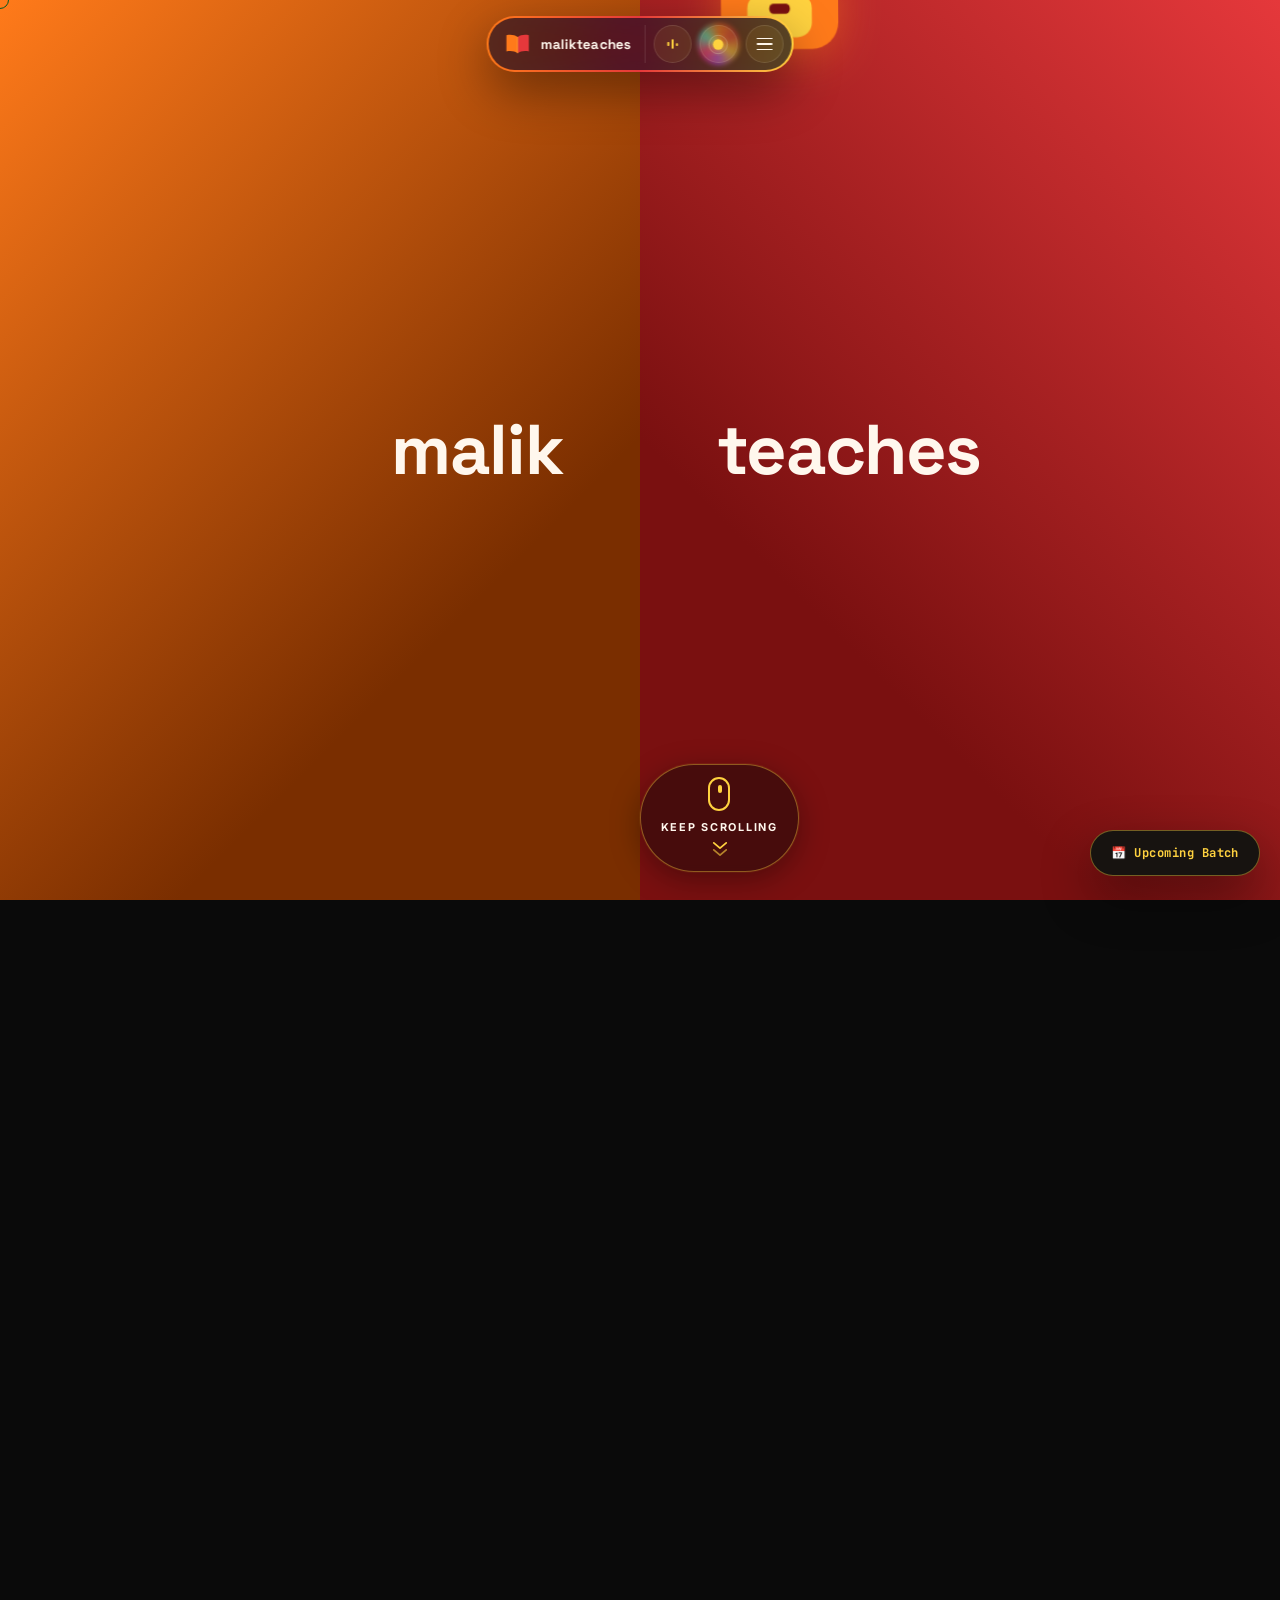
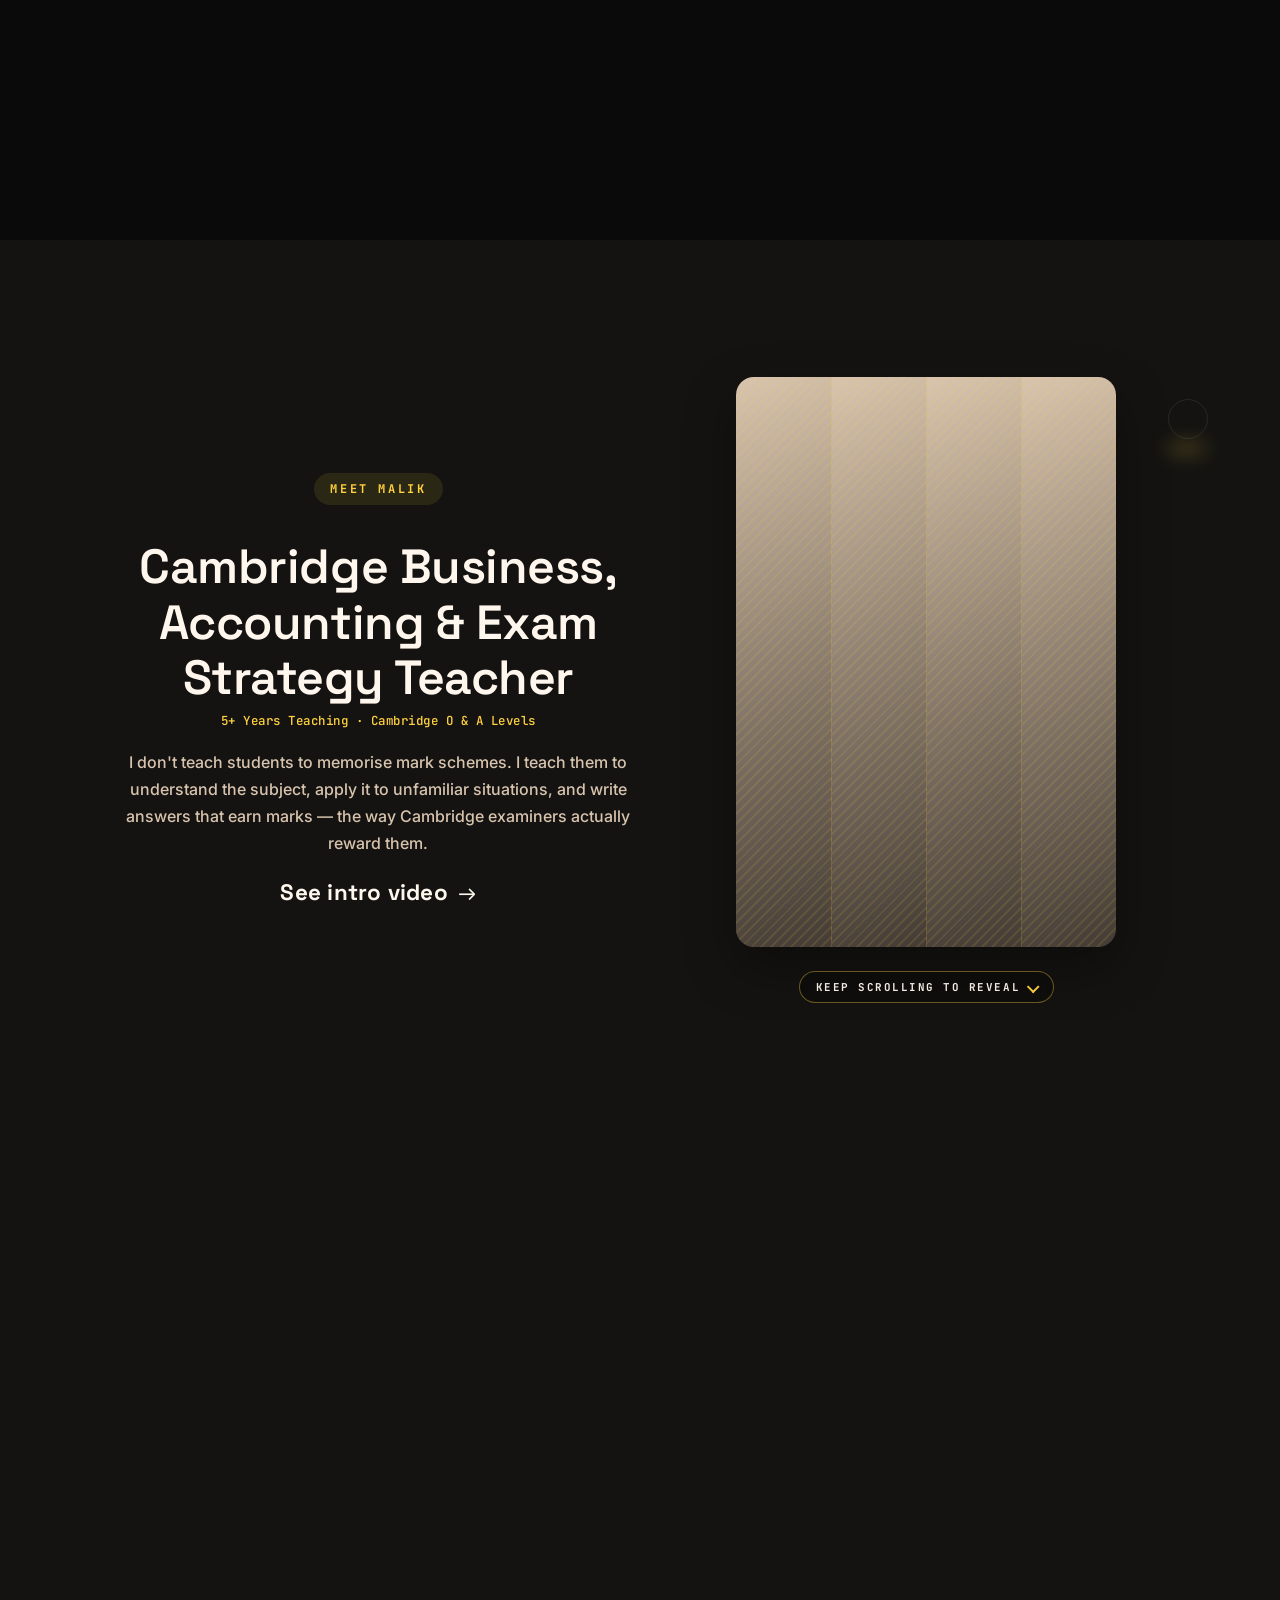
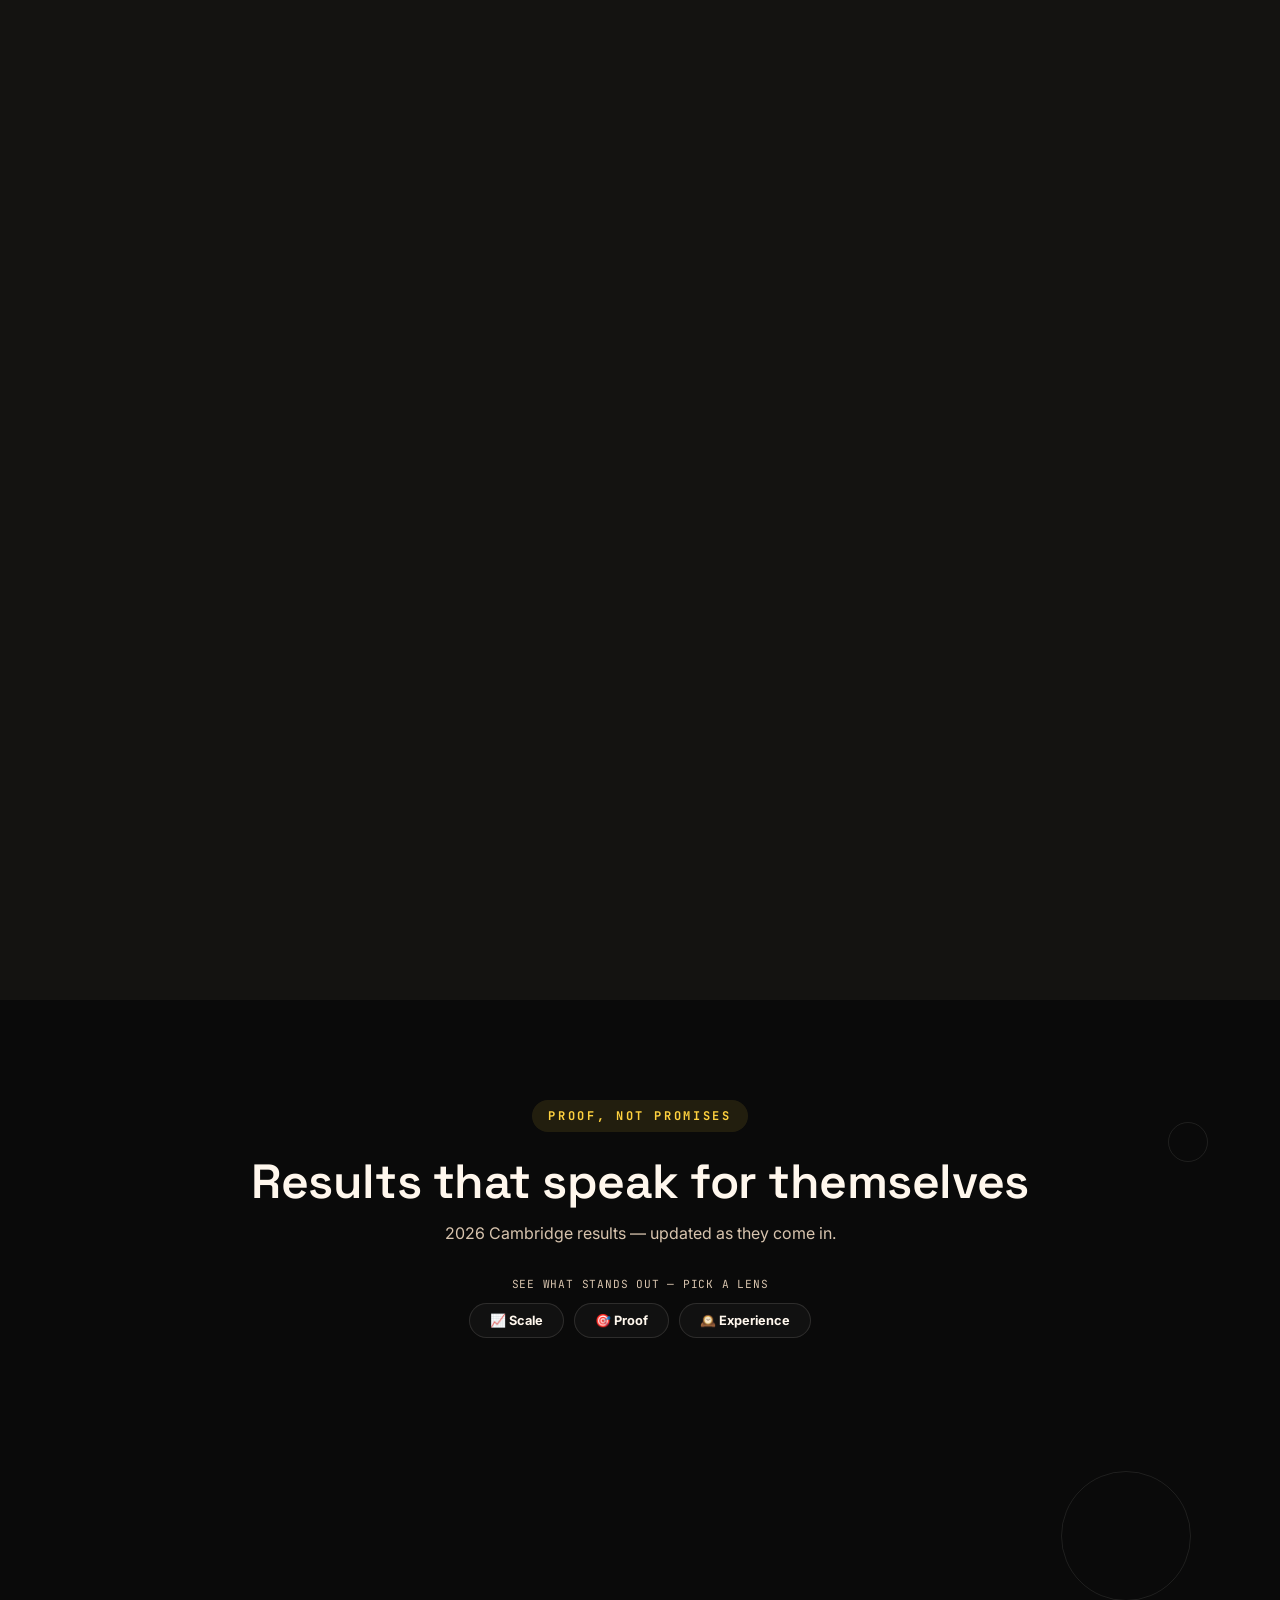
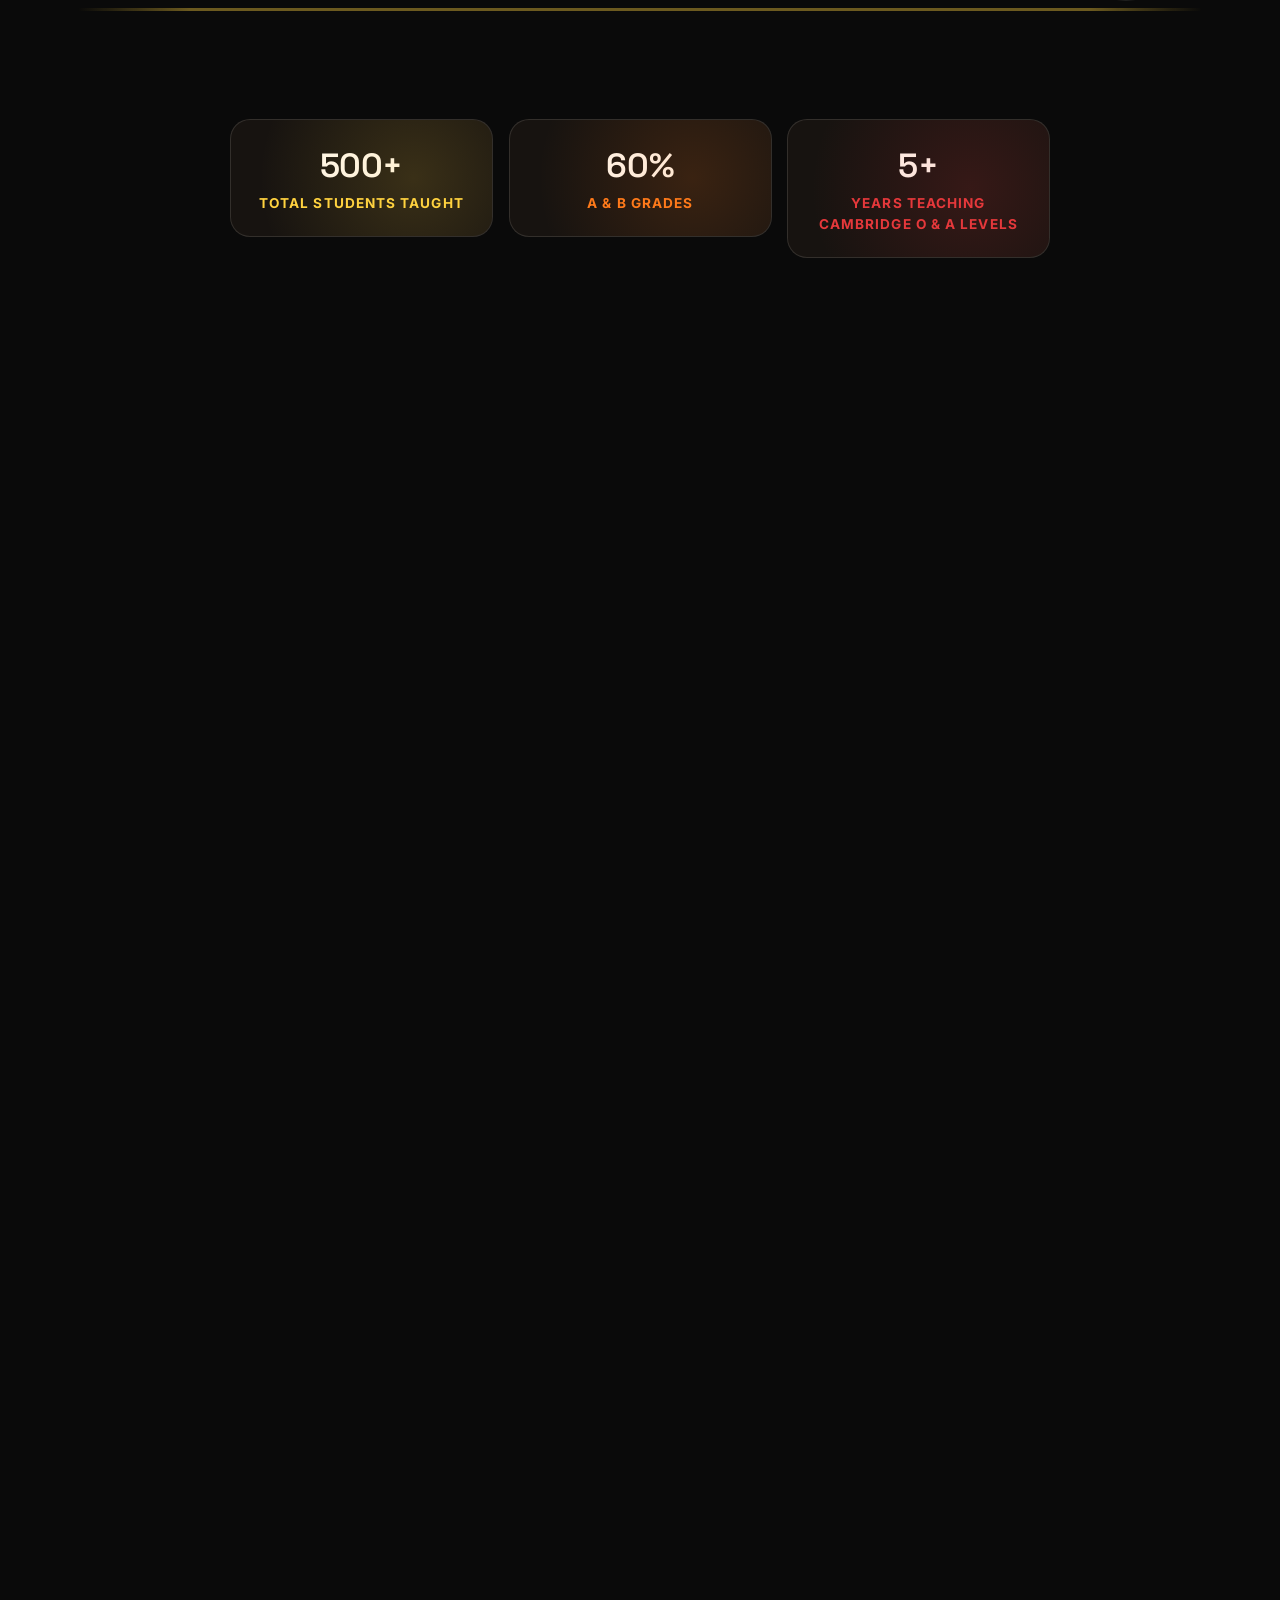
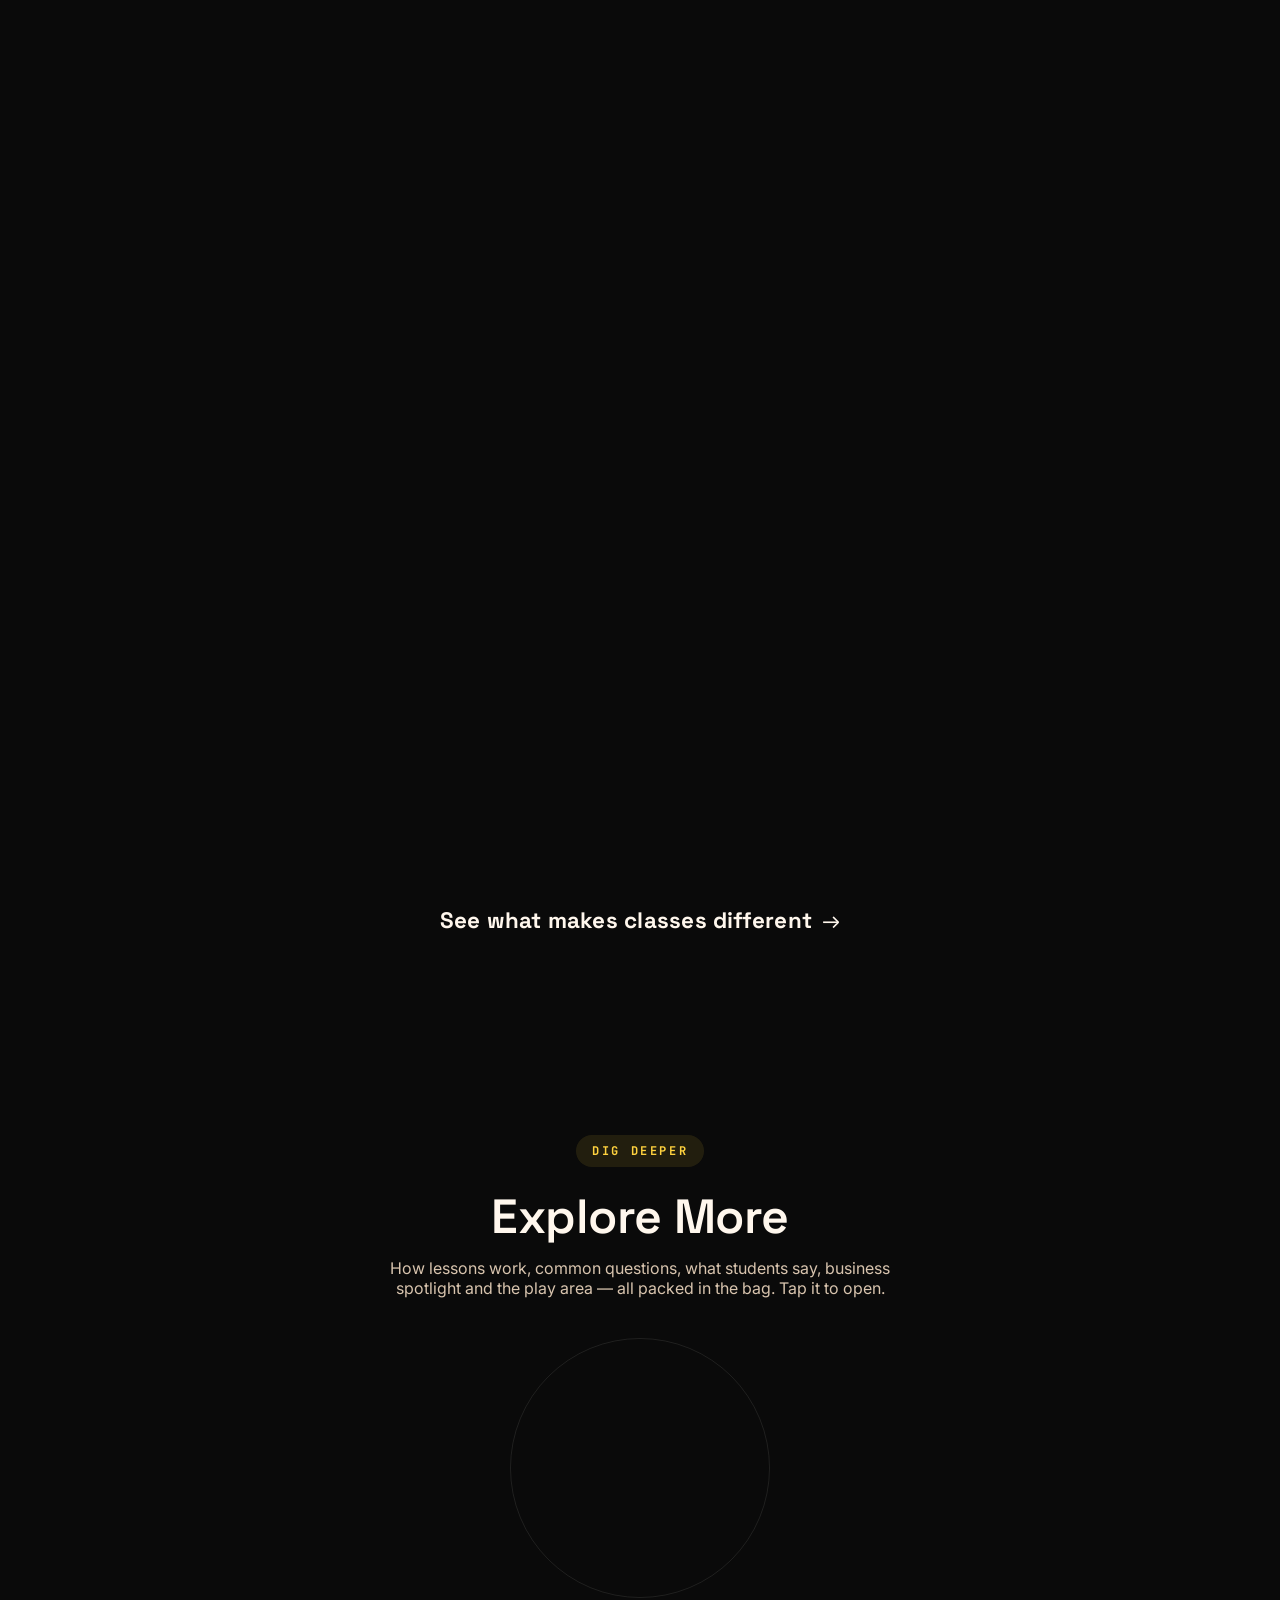
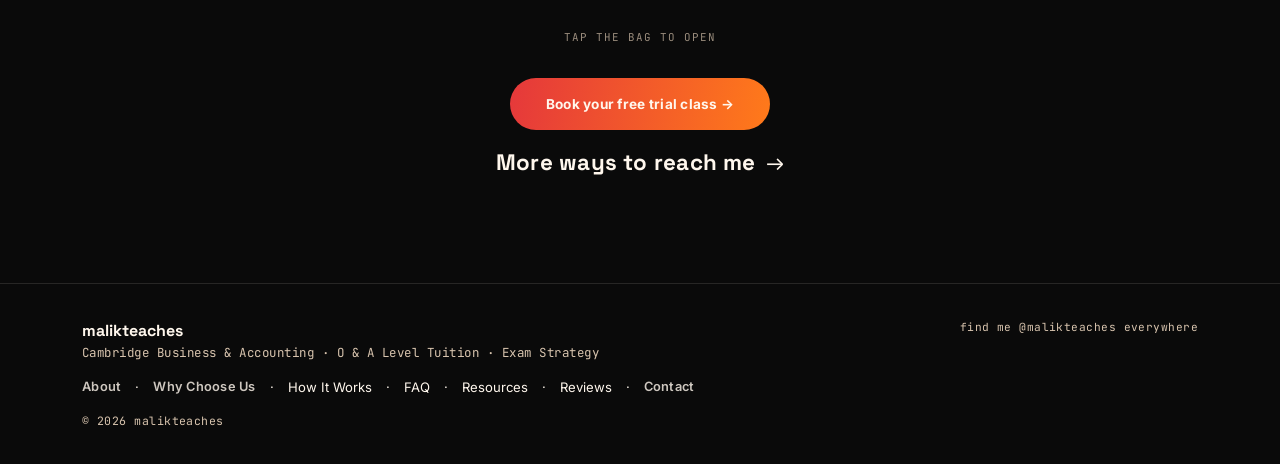
==== commit 8c2ae11e: "Rename index.html to indexdlt.html" ====
--- a/indexdlt.html
+++ b/indexdlt.html
@@ -538,7 +538,15 @@
     position:absolute; left:50%; top:50%; width:0; height:0;
     --orbit-r: clamp(168px, 20vw, 258px);
     animation: hero-orbit-spin 38s linear infinite;
-  }
+    /* transform-only animation stays on the compositor (cheap); this hints the
+       browser to promote it to its own layer up front instead of re-promoting
+       every cycle, which is what was causing the stutter on phones */
+    will-change: transform;
+  }
+  /* once the hero has scrolled out of view, JS adds this to stop paying for
+     3 continuously-animating, backdrop-filtered circles for the rest of the
+     page's lifetime — the single biggest win for scroll smoothness on mobile */
+  .hero-orbit-system.is-paused .hero-orbit-pivot{ animation-play-state:paused; }
   @keyframes hero-orbit-spin{
     from{ transform: translate(-50%,-50%) rotate(0deg) translateX(var(--orbit-r)) rotate(0deg); }
     to{   transform: translate(-50%,-50%) rotate(360deg) translateX(var(--orbit-r)) rotate(-360deg); }
@@ -603,6 +611,14 @@
     .hero-orb-text-sat{ font-size:clamp(0.54rem, 2.5vw, 0.68rem); padding:12%; }
     .hero-orb-text-main{ font-size:clamp(0.78rem, 3.4vw, 0.96rem); }
     .hero-orb-cta{ font-size:0.78rem; padding:11px 20px; }
+    /* backdrop-filter has to resample whatever's underneath every single frame for
+       each of the 3 moving satellites — on mid-range phone GPUs that's the main
+       source of jank. Drop it on mobile and make the fill a touch more opaque to
+       keep the same visual weight without the live blur recompute. */
+    .hero-orb-circle::before{
+      backdrop-filter:none; -webkit-backdrop-filter:none;
+      background:rgba(20,18,28,0.42);
+    }
   }
 
   /* video lightbox overlay: fixed to the viewport, completely outside document flow.
@@ -4072,6 +4088,20 @@
   ];
   const heroPhotoReveal = document.getElementById('heroPhotoReveal');
   let heroOrbLanded = [false, false, false, false];
+
+  // pause the continuously-spinning orbit the instant it scrolls out of view — the
+  // three satellites keep animating (and, on desktop, keep re-sampling backdrop-filter)
+  // every single frame for as long as they're in the DOM, so leaving them running for
+  // the rest of the page's lifetime is pure wasted GPU work on phones
+  const heroOrbitSystem = document.getElementById('heroOrbitSystem');
+  if(heroOrbitSystem && 'IntersectionObserver' in window){
+    const orbitIO = new IntersectionObserver((entries) => {
+      entries.forEach(entry => {
+        heroOrbitSystem.classList.toggle('is-paused', !entry.isIntersecting);
+      });
+    }, { threshold: 0 });
+    orbitIO.observe(heroOrbitSystem);
+  }
 
   // every landing spot on the page, in document order — the book chains through all of them,
   // one section at a time, regardless of how many there are or where they're added
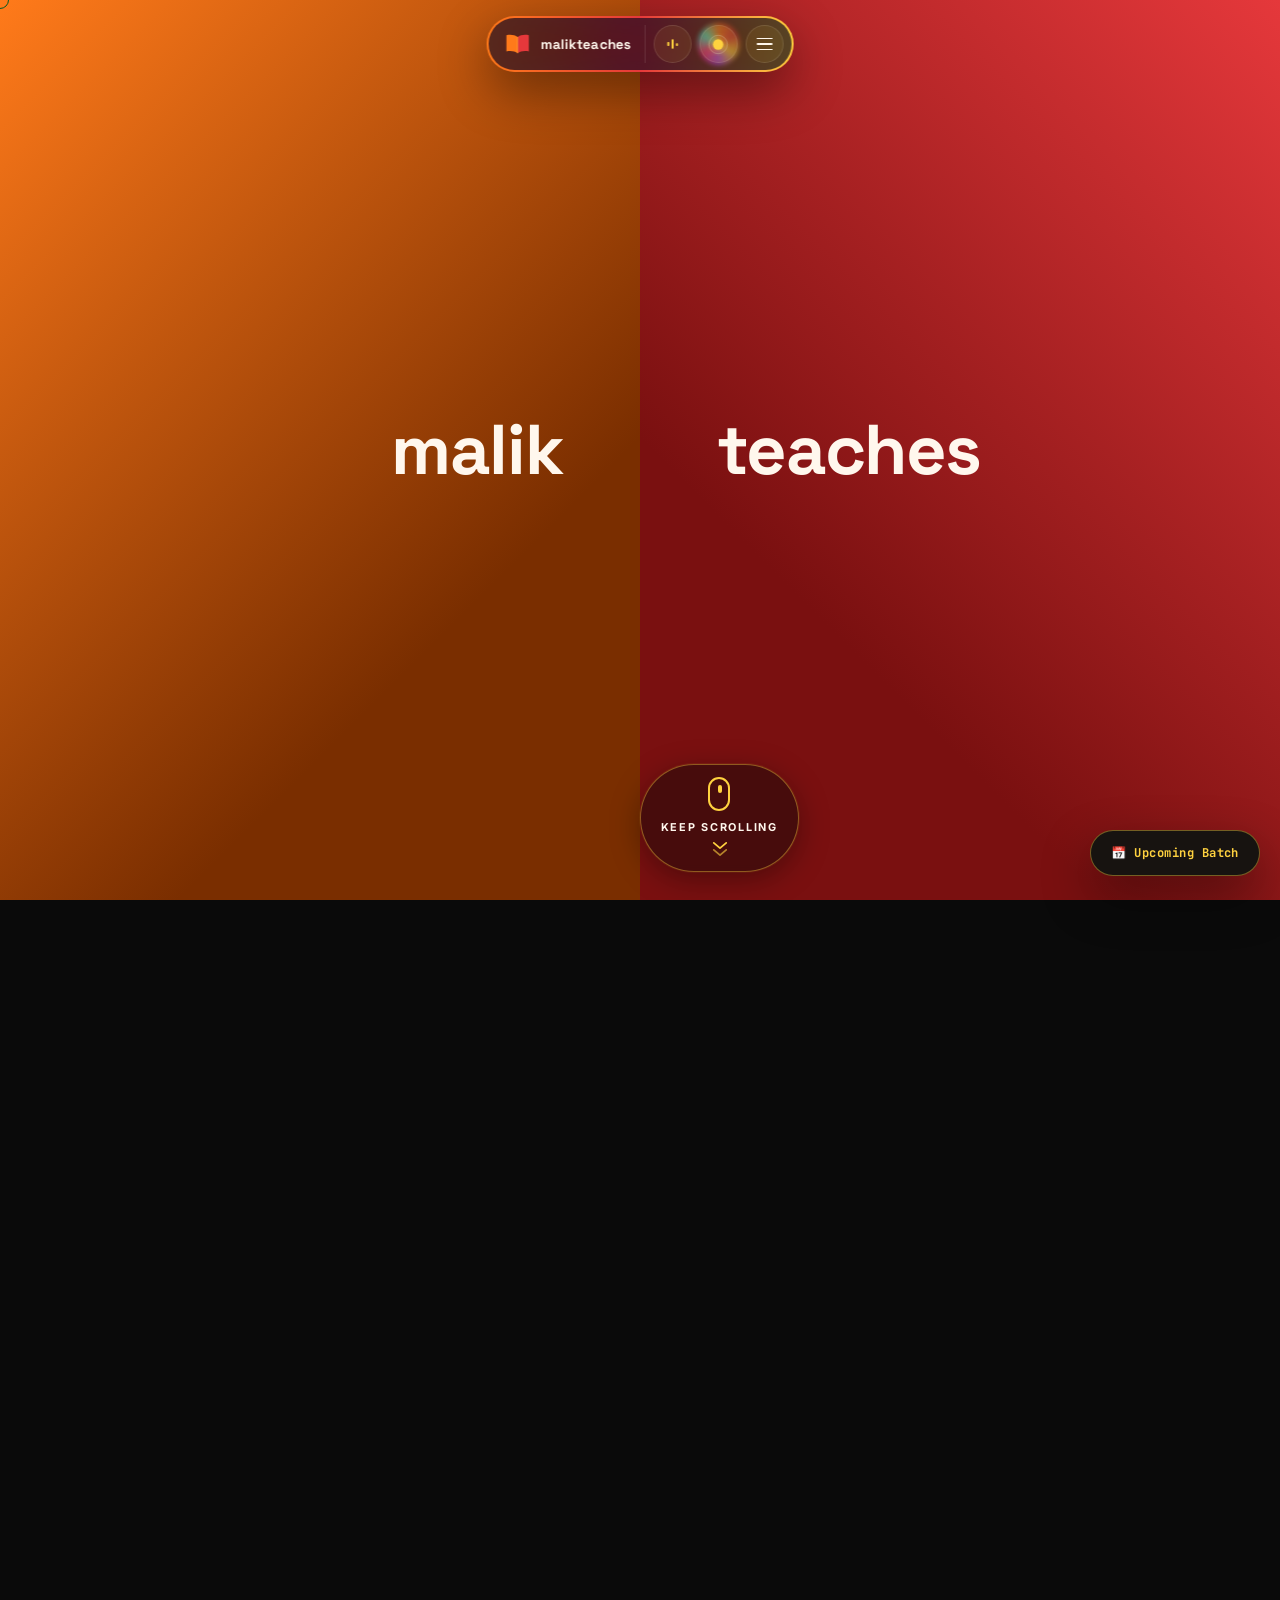
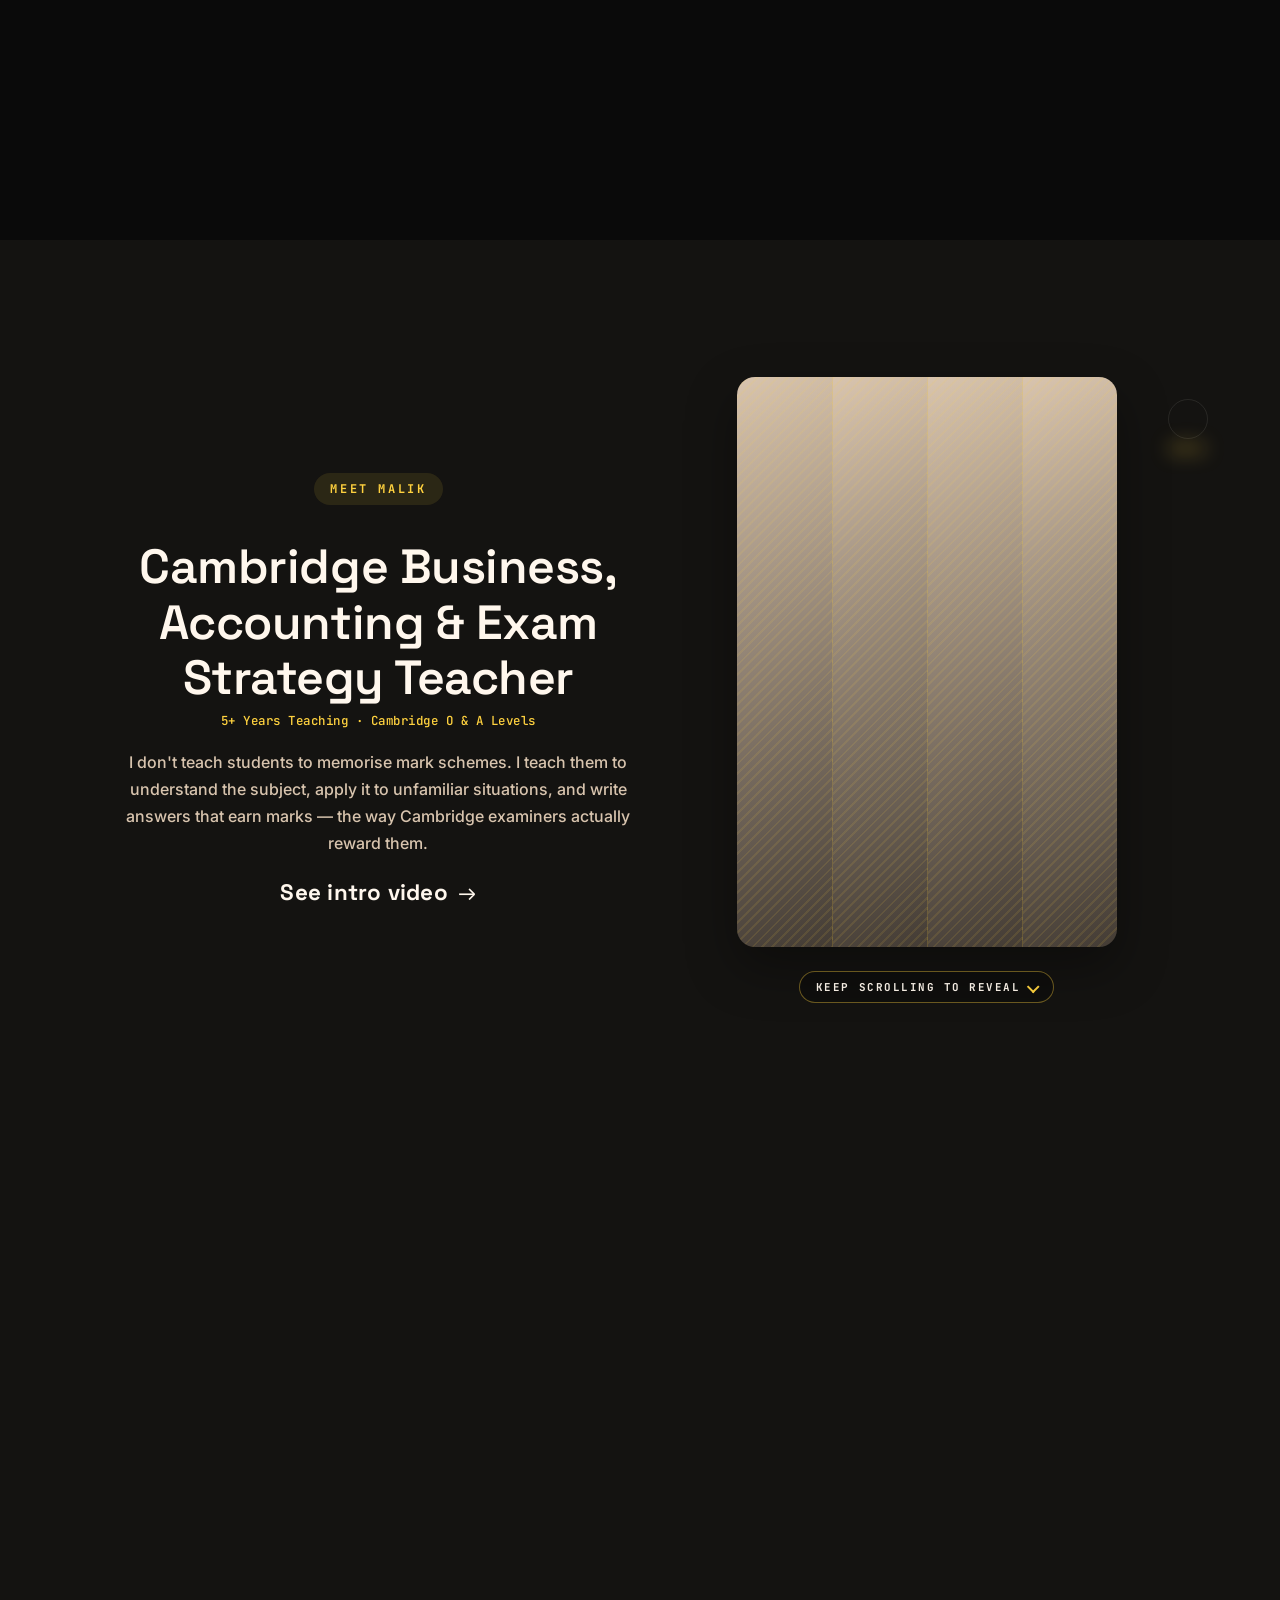
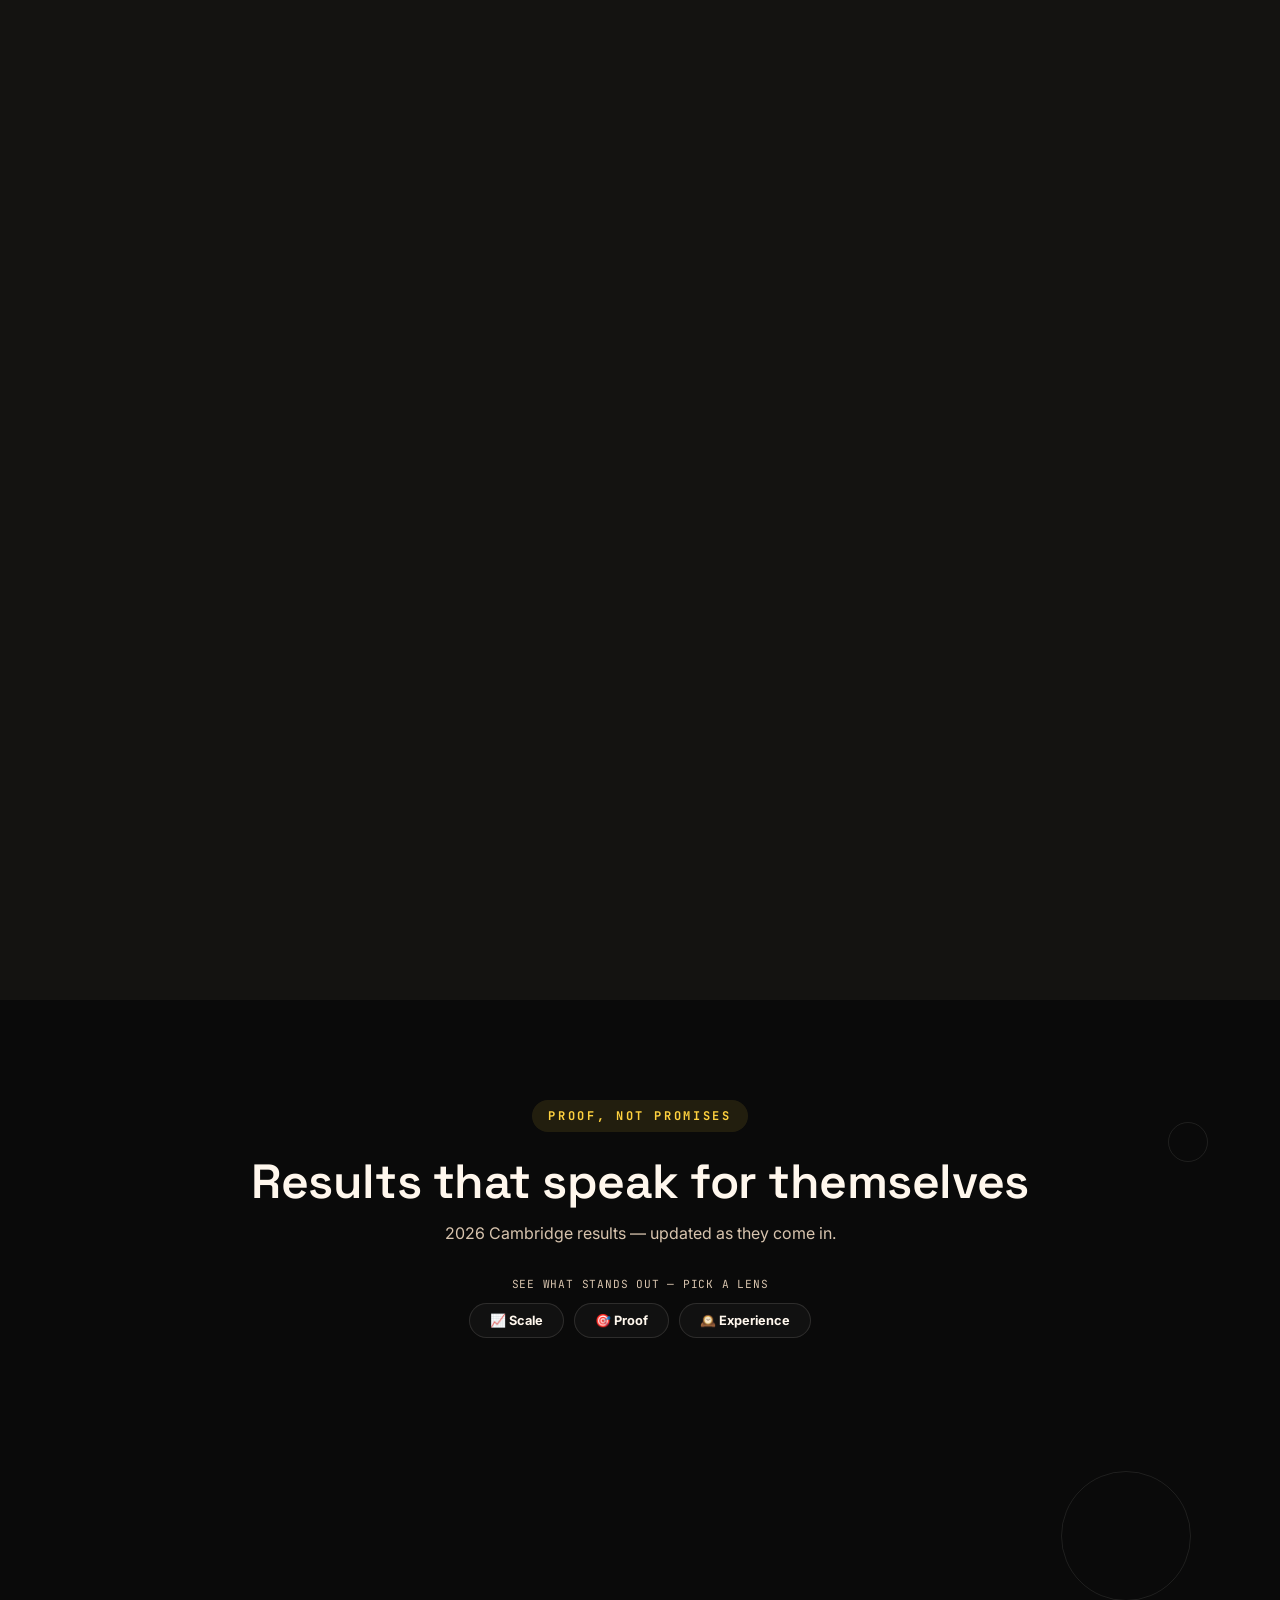
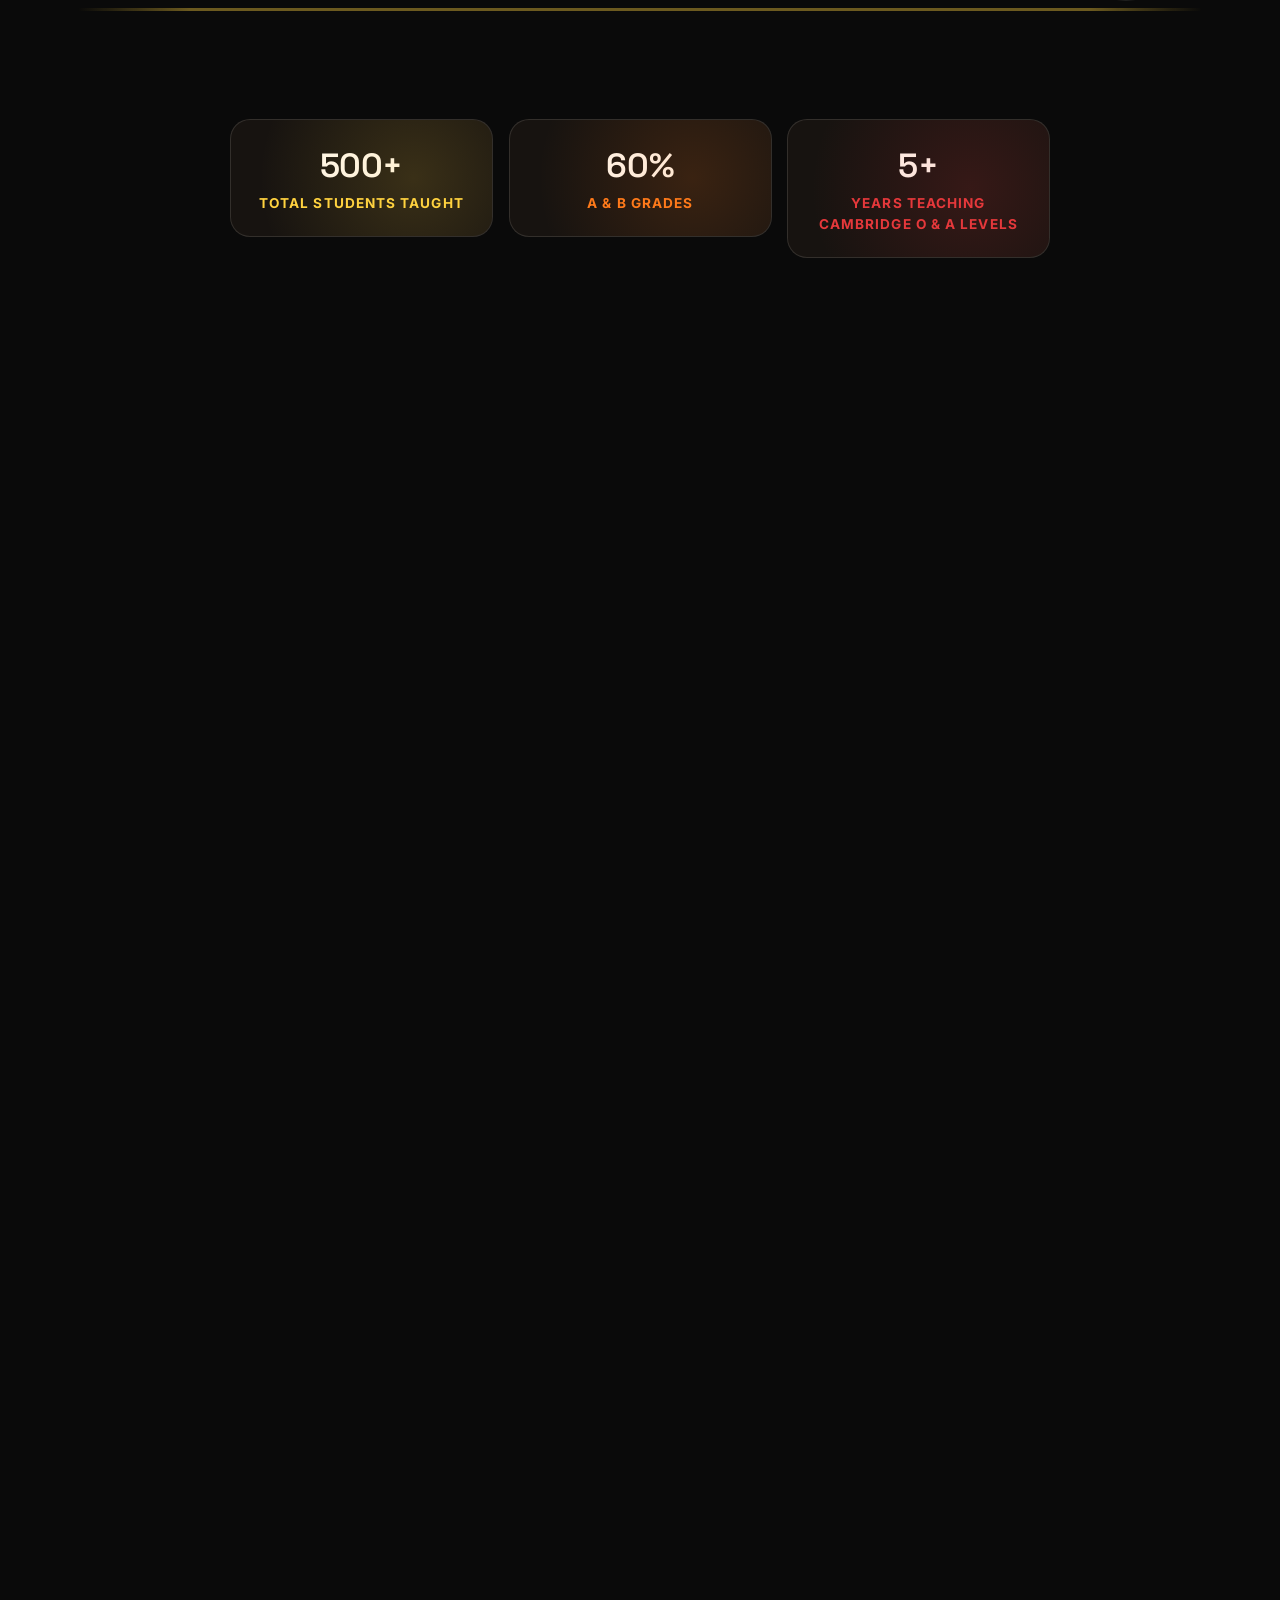
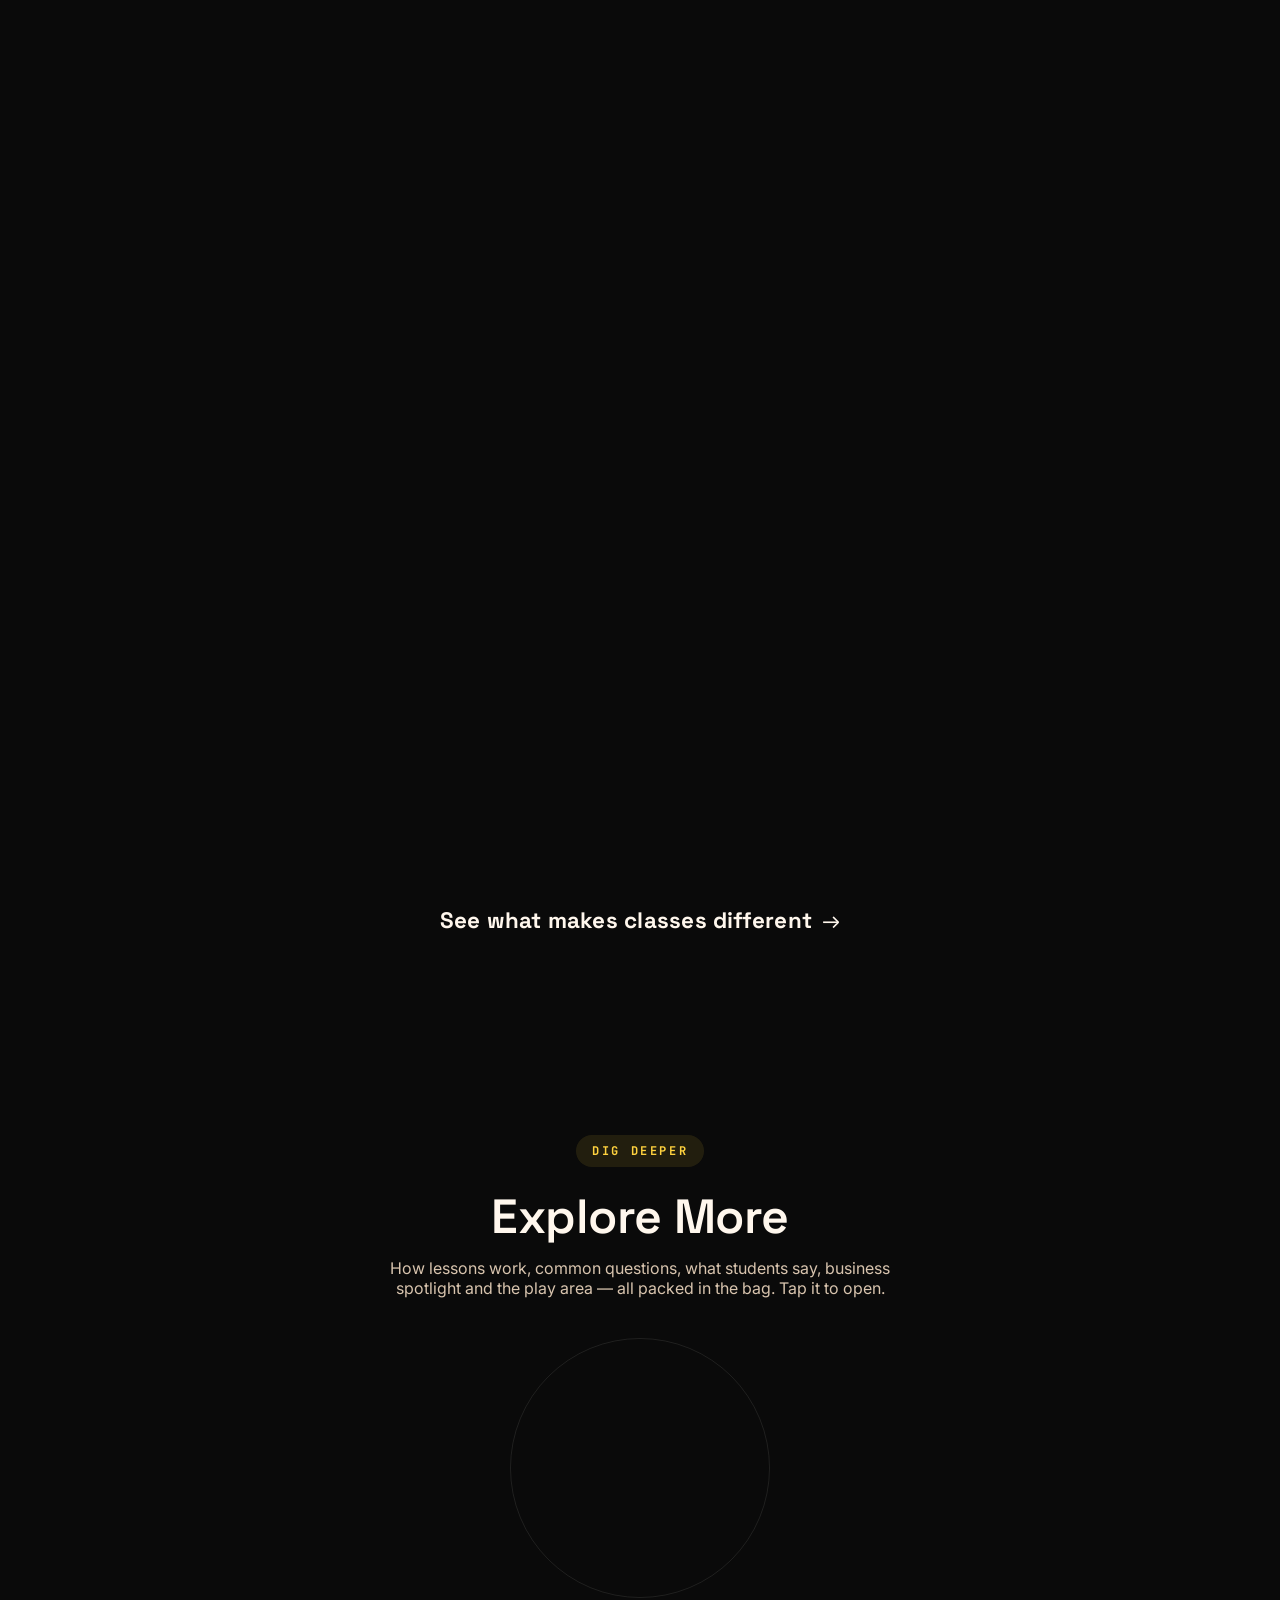
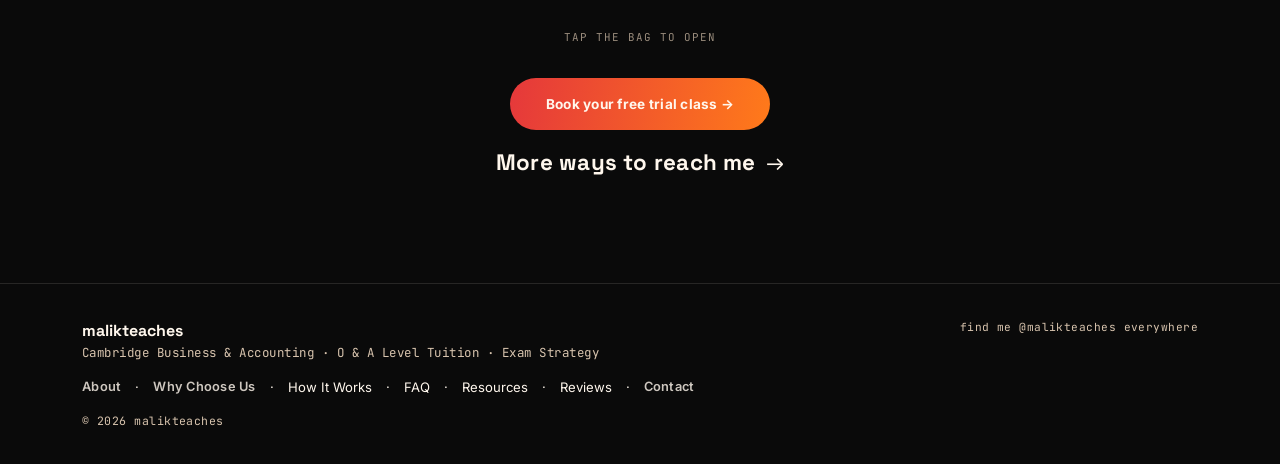
==== commit d06a8c88: "Rename index.html to indexdlt.html" ====
--- a/indexdlt.html
+++ b/indexdlt.html
@@ -103,6 +103,83 @@
       "name": "O & A Level Accounting",
       "provider": { "@type": "Person", "name": "Malik Ali" }
     }
+  ],
+  "areaServed": { "@type": "Place", "name": "Worldwide (online)" },
+  "availableChannel": {
+    "@type": "ServiceChannel",
+    "serviceUrl": "https://wa.me/923016777449",
+    "servicePhone": "+923016777449",
+    "availableLanguage": ["English", "Urdu"]
+  }
+}
+</script>
+
+<!-- FAQPage schema — mirrors the visible FAQ drawer content on this page word-for-word.
+     This is the single most effective structured-data block for getting picked up in
+     AI answer engines (ChatGPT, Claude, Perplexity, Google AI Overviews) as well as
+     classic Google FAQ rich results, because it hands the exact question/answer pairs
+     to any crawler or model reading the page. Keep this in sync if the FAQ drawer text changes. -->
+<script type="application/ld+json">
+{
+  "@context": "https://schema.org",
+  "@type": "FAQPage",
+  "mainEntity": [
+    {
+      "@type": "Question",
+      "name": "Do you teach O Levels or IGCSE?",
+      "acceptedAnswer": {
+        "@type": "Answer",
+        "text": "Yes — Malik Teaches offers O Level and IGCSE-equivalent Business Studies, alongside A Level."
+      }
+    },
+    {
+      "@type": "Question",
+      "name": "Which Cambridge specifications does Malik Ali teach?",
+      "acceptedAnswer": {
+        "@type": "Answer",
+        "text": "Business Studies at O Level and A Level, and Accounting at A Level, for the Cambridge Assessment International Education (CAIE) syllabus."
+      }
+    },
+    {
+      "@type": "Question",
+      "name": "Are Malik Teaches classes online or in person?",
+      "acceptedAnswer": {
+        "@type": "Answer",
+        "text": "Classes are live and online, so students anywhere in the world can join."
+      }
+    },
+    {
+      "@type": "Question",
+      "name": "How many students are in a Malik Teaches class?",
+      "acceptedAnswer": {
+        "@type": "Answer",
+        "text": "Classes are kept small so every student gets individual attention."
+      }
+    },
+    {
+      "@type": "Question",
+      "name": "Does Malik Ali provide notes and past papers?",
+      "acceptedAnswer": {
+        "@type": "Answer",
+        "text": "Yes — students receive structured notes plus regular past-paper and exam-style practice."
+      }
+    },
+    {
+      "@type": "Question",
+      "name": "What happens in the free trial class at Malik Teaches?",
+      "acceptedAnswer": {
+        "@type": "Answer",
+        "text": "The free trial is a real lesson, so prospective students can see the teaching style before committing. It can be booked on WhatsApp at wa.me/923016777449."
+      }
+    },
+    {
+      "@type": "Question",
+      "name": "Who is Malik Ali and what is Malik Teaches?",
+      "acceptedAnswer": {
+        "@type": "Answer",
+        "text": "Malik Ali is a Cambridge Business Studies, Accounting, and exam-strategy teacher who runs Malik Teaches, an online tutoring service for Cambridge O Level (IGCSE) and A Level Business Studies and Accounting, plus PSX (Pakistan Stock Exchange) stock market training."
+      }
+    }
   ]
 }
 </script>
@@ -780,27 +857,7 @@
     font-size:clamp(2.8rem, 8vw, 6.4rem); line-height:1.02; letter-spacing:-0.02em;
     opacity:0; animation: rise var(--dur-l) var(--ease) 0.4s forwards;
   }
-  .hero h1 .grad{
-    background:linear-gradient(100deg, var(--violet), var(--pink) 55%, var(--yellow));
-    -webkit-background-clip:text; background-clip:text; color:transparent;
-    display:inline-block;
-    animation: heroTextBlink 6s steps(9, end) 1s infinite;
-  }
-  /* hero text blink: visible the moment the page opens, disappears within about 2s,
-     then reappears and holds — then repeats. Keyframe 0% matches the element's own
-     resting state (opacity:1) so there's no jump when the animation kicks in after
-     its delay; it just starts blinking from a state that was already visible. */
-  @keyframes heroTextBlink{
-    0%    { opacity:1; filter:blur(0px)  saturate(1)   contrast(1);   }
-    28%   { opacity:1; filter:blur(0px)  saturate(1)   contrast(1);   } /* still visible just before 2s */
-    36%   { opacity:0; filter:blur(16px) saturate(0.3) contrast(1.7); } /* gone by ~2.2s */
-    60%   { opacity:0; filter:blur(16px) saturate(0.3) contrast(1.7); } /* held hidden briefly */
-    78%   { opacity:1; filter:blur(0px)  saturate(1)   contrast(1);   } /* reappeared */
-    100%  { opacity:1; filter:blur(0px)  saturate(1)   contrast(1);   } /* holds till the loop repeats */
-  }
-  @media (prefers-reduced-motion: reduce){
-    .hero h1 .grad{ animation:none; opacity:1; filter:none; }
-  }
+
   @keyframes rise{ from{ opacity:0; transform:translateY(22px); } to{ opacity:1; transform:translateY(0); } }
 
   .scroll-cue{
@@ -1400,7 +1457,6 @@
   }
 
   @media (max-width: 480px){
-    .hero p.sub{ font-size:0.95rem; }
     #musicToggle{ width:46px; height:46px; bottom:18px; right:18px; }
     .card{ padding:22px 18px 20px; }
     .box-left{ padding-right:3vw; }
@@ -1651,6 +1707,12 @@
     overflow-y:auto; -webkit-overflow-scrolling:touch; overscroll-behavior:contain;
     padding:96px 34px 60px; transition:right 0.55s var(--ease);
     display:block !important; /* overrides any legacy grid/accordion display rules */
+    /* the drawer's own box is fully sized by position/top/bottom/width above (not by its
+       content), so skipping layout+paint of its subtree while parked off-canvas is free —
+       this is what stops things like the Reviews drawer's always-looping testimonial
+       animation and the 170-link Scholarships directory from being rendered while closed */
+    content-visibility:auto;
+    contain-intrinsic-size:560px 100vh;
   }
   .content-drawer.drawer-wide{ width:min(680px, 94vw); }
   .content-drawer.is-open{ right:0; }
@@ -1948,6 +2010,12 @@
         </svg>
       </div>
       <h1 class="sr-only">Cambridge O &amp; A Level Business Studies and Accounting Tutor — Malik Teaches</h1>
+      <p class="sr-only">
+        Malik Teaches is an online tutoring service run by Malik Ali for Cambridge O Level (IGCSE) and A Level
+        Business Studies and Accounting, plus PSX (Pakistan Stock Exchange) stock market training. Classes are
+        live online, kept small for individual attention, and include structured notes and past-paper practice.
+        A free trial class can be booked on WhatsApp at wa.me/923016777449.
+      </p>
 
       <div class="hero-stage" id="heroStage" aria-hidden="true">
         <div class="hero-orbit-system" id="heroOrbitSystem">
@@ -3284,8 +3352,6 @@
   .explore-bag-hint{ font-size:0.68rem; letter-spacing:0.09em; text-transform:uppercase; color:var(--paper-dim); opacity:0.7; transition:opacity var(--dur-s) var(--ease); }
   .explore-balls.is-open ~ .explore-bag-hint{ opacity:0; }
 
-  .scholarships-section{ padding:100px 0 90px; background:var(--ink-2); position:relative; border-top:1px solid var(--line); border-bottom:1px solid var(--line); }
-
   /* ---------- business spotlight: same collapse-to-one-line pattern, drawer holds a plain link list ---------- */
   .spotlight-section{ padding:100px 0; background:var(--ink); text-align:center; }
   /* Business Spotlight is bumped up to the same visual weight as Meet the Teacher —
@@ -3369,11 +3435,6 @@
     padding:0;
   }
   .batch-banner:hover{ border-color:var(--yellow); }
-
-  .schol-head{ text-align:center; max-width:720px; margin:0 auto 42px; }
-  .schol-head .eyebrow{ display:inline-block; margin-bottom:14px; }
-  .schol-head h2{ font-size:clamp(1.7rem,4vw,2.5rem); margin-bottom:14px; }
-  .schol-head p{ opacity:0.75; line-height:1.65; margin-bottom:28px; }
 
   .schol-search-wrap{ max-width:420px; margin:0 auto; position:relative; }
   .schol-search{ width:100%; padding:14px 18px 14px 44px; border-radius:100px; border:1px solid rgba(255,247,237,0.16);
@@ -3427,7 +3488,6 @@
   .schol-link:hover{ background:rgba(var(--yellow-rgb),0.14); border-color:rgba(var(--yellow-rgb),0.4); transform:translateY(-2px); }
   .schol-link.is-hidden{ display:none; }
   .schol-group.is-hidden{ display:none; }
-  .schol-cat.is-search-hidden{ display:none; }
 
   .schol-note{ margin-top:2px; font-size:0.74rem; opacity:0.55; line-height:1.5; }
 
@@ -3677,11 +3737,17 @@
   })();
 
   // ---------- custom cursor ----------
+  // CSS already hides #cursor on touch/coarse-pointer devices (see the
+  // (hover:none), (pointer:coarse) rule), so skip attaching the listener there too —
+  // no point running a mousemove handler on every touch for an element that's invisible.
   const cursor = document.getElementById('cursor');
-  window.addEventListener('mousemove', e=>{
-    cursor.style.left = e.clientX + 'px';
-    cursor.style.top = e.clientY + 'px';
-  });
+  const supportsHoverCursor = window.matchMedia('(hover:hover) and (pointer:fine)').matches;
+  if(supportsHoverCursor){
+    window.addEventListener('mousemove', e=>{
+      cursor.style.left = e.clientX + 'px';
+      cursor.style.top = e.clientY + 'px';
+    }, { passive:true });
+  }
 
   // ---------- glowing word trail: now lives only inside the Play Area word box ----------
   // Works with both mouse movement and touch/finger drag, since the box is meant to be
@@ -4618,6 +4684,20 @@
   const bookCurrent = { x: 0, y: 0, scale: 1, rotate: 0, ready: false };
   const SMOOTH = 0.045; // lower = slower / more syrupy trailing motion
 
+  // the loop below used to call requestAnimationFrame(tickBook) unconditionally, which
+  // meant the browser was doing a style write and a paint 60 times a second for the
+  // entire lifetime of the page — even minutes after the book had visibly stopped
+  // moving. bookRafRunning + the "settled" check make it stop requesting frames once
+  // bookCurrent has caught up to bookTarget, and ensureBookLoopRunning() wakes it back
+  // up the moment a scroll/resize gives it a new target to chase. Same easing, same
+  // motion — the only difference is the tab can actually go idle when nothing's moving.
+  let bookRafRunning = false;
+  function ensureBookLoopRunning(){
+    if(bookRafRunning) return;
+    bookRafRunning = true;
+    requestAnimationFrame(tickBook);
+  }
+
   function tickBook(){
     if(!bookCurrent.ready){
       // snap to the correct spot on first paint so it doesn't fly in from (0,0) on load
@@ -4635,6 +4715,16 @@
     floatingBook.style.transform =
       `translate(${bookCurrent.x}px, ${bookCurrent.y}px) translate(-50%,-50%) scale(${bookCurrent.scale}) rotate(${bookCurrent.rotate}deg)`;
 
+    const settled = bookCurrent.ready && !bookTarget.flying &&
+      Math.abs(bookTarget.x - bookCurrent.x) < 0.05 &&
+      Math.abs(bookTarget.y - bookCurrent.y) < 0.05 &&
+      Math.abs(bookTarget.scale - bookCurrent.scale) < 0.001 &&
+      Math.abs(bookTarget.rotate - bookCurrent.rotate) < 0.02;
+
+    if(settled){
+      bookRafRunning = false;
+      return;
+    }
     requestAnimationFrame(tickBook);
   }
 
@@ -4663,13 +4753,14 @@
       updateHero();
       computeBookTarget();
       updateScrollProgress();
+      ensureBookLoopRunning();
       heroScrollTicking = false;
     });
   }
   window.addEventListener('scroll', onScrollOrResize, {passive:true});
   window.addEventListener('resize', onScrollOrResize);
   onScrollOrResize();
-  requestAnimationFrame(tickBook);
+  ensureBookLoopRunning();
 
   // ---------- card tilt ----------
   document.querySelectorAll('[data-tilt]').forEach(card=>{
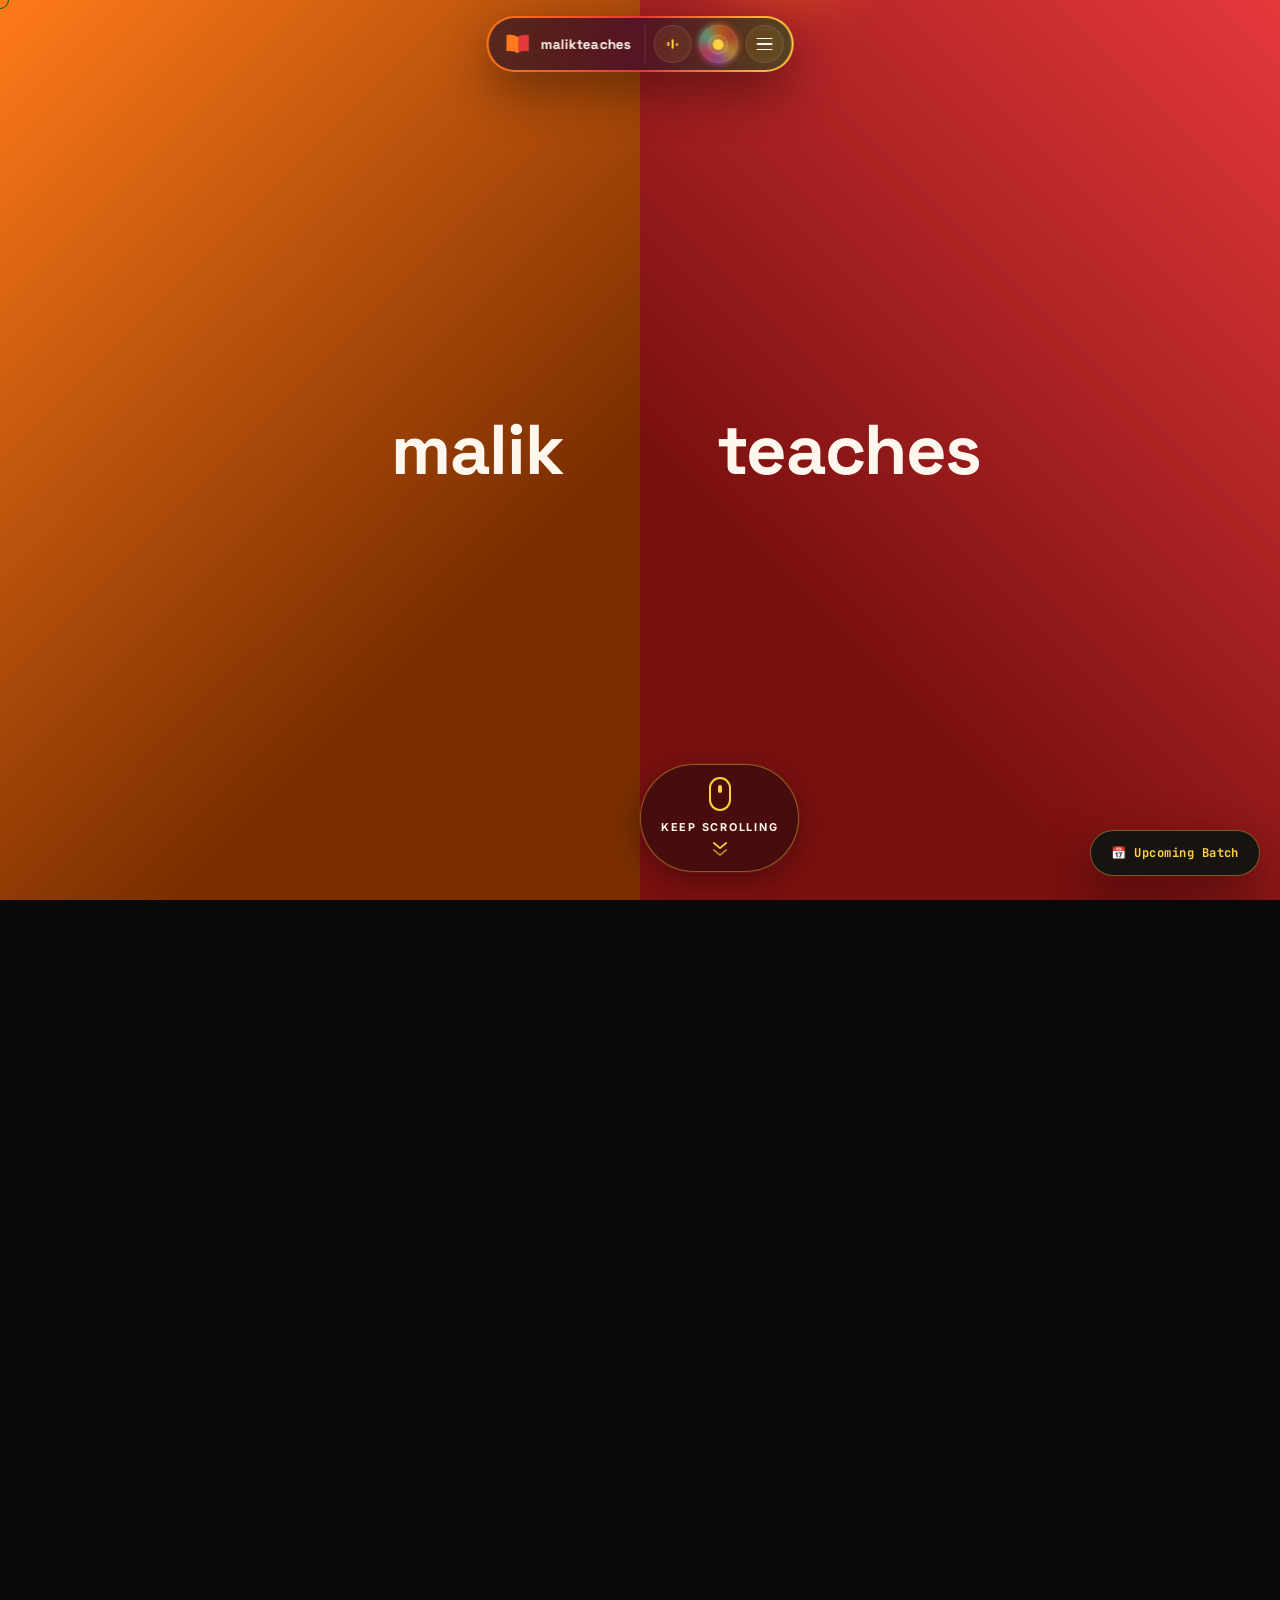
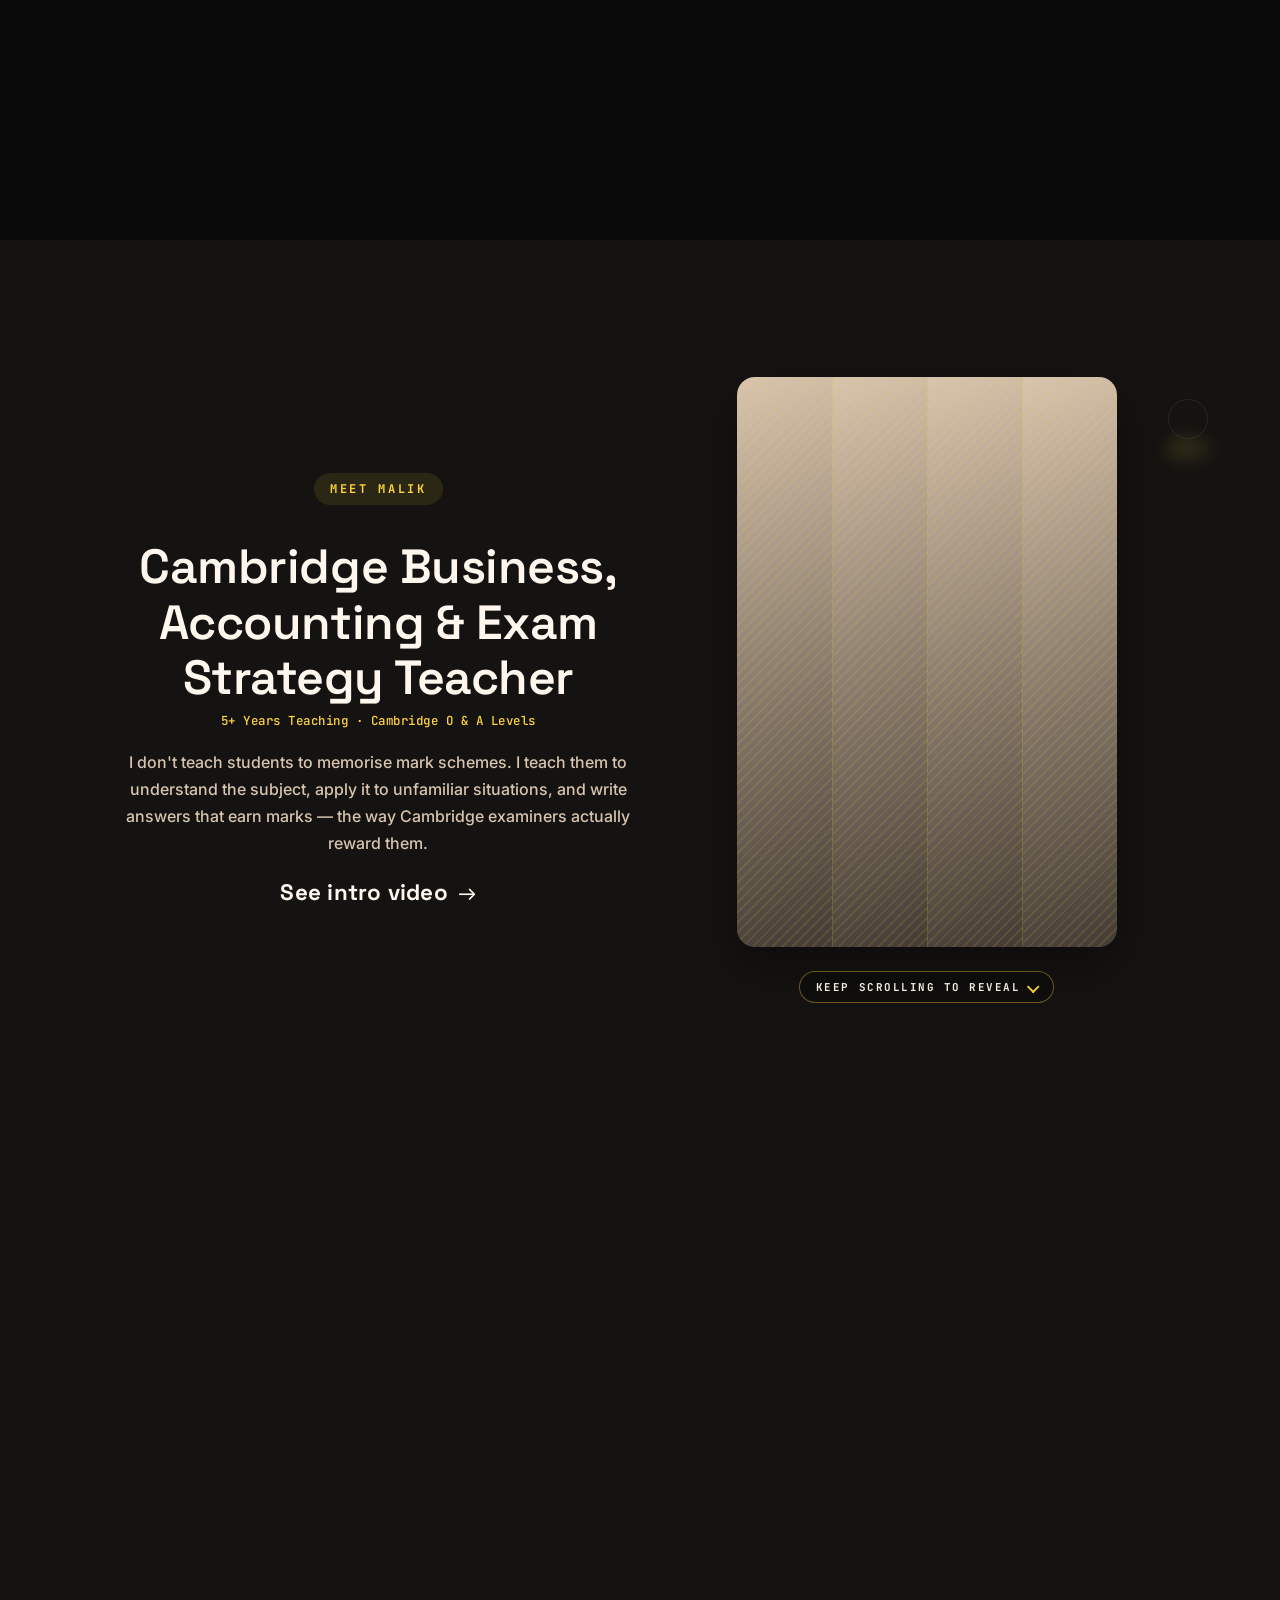
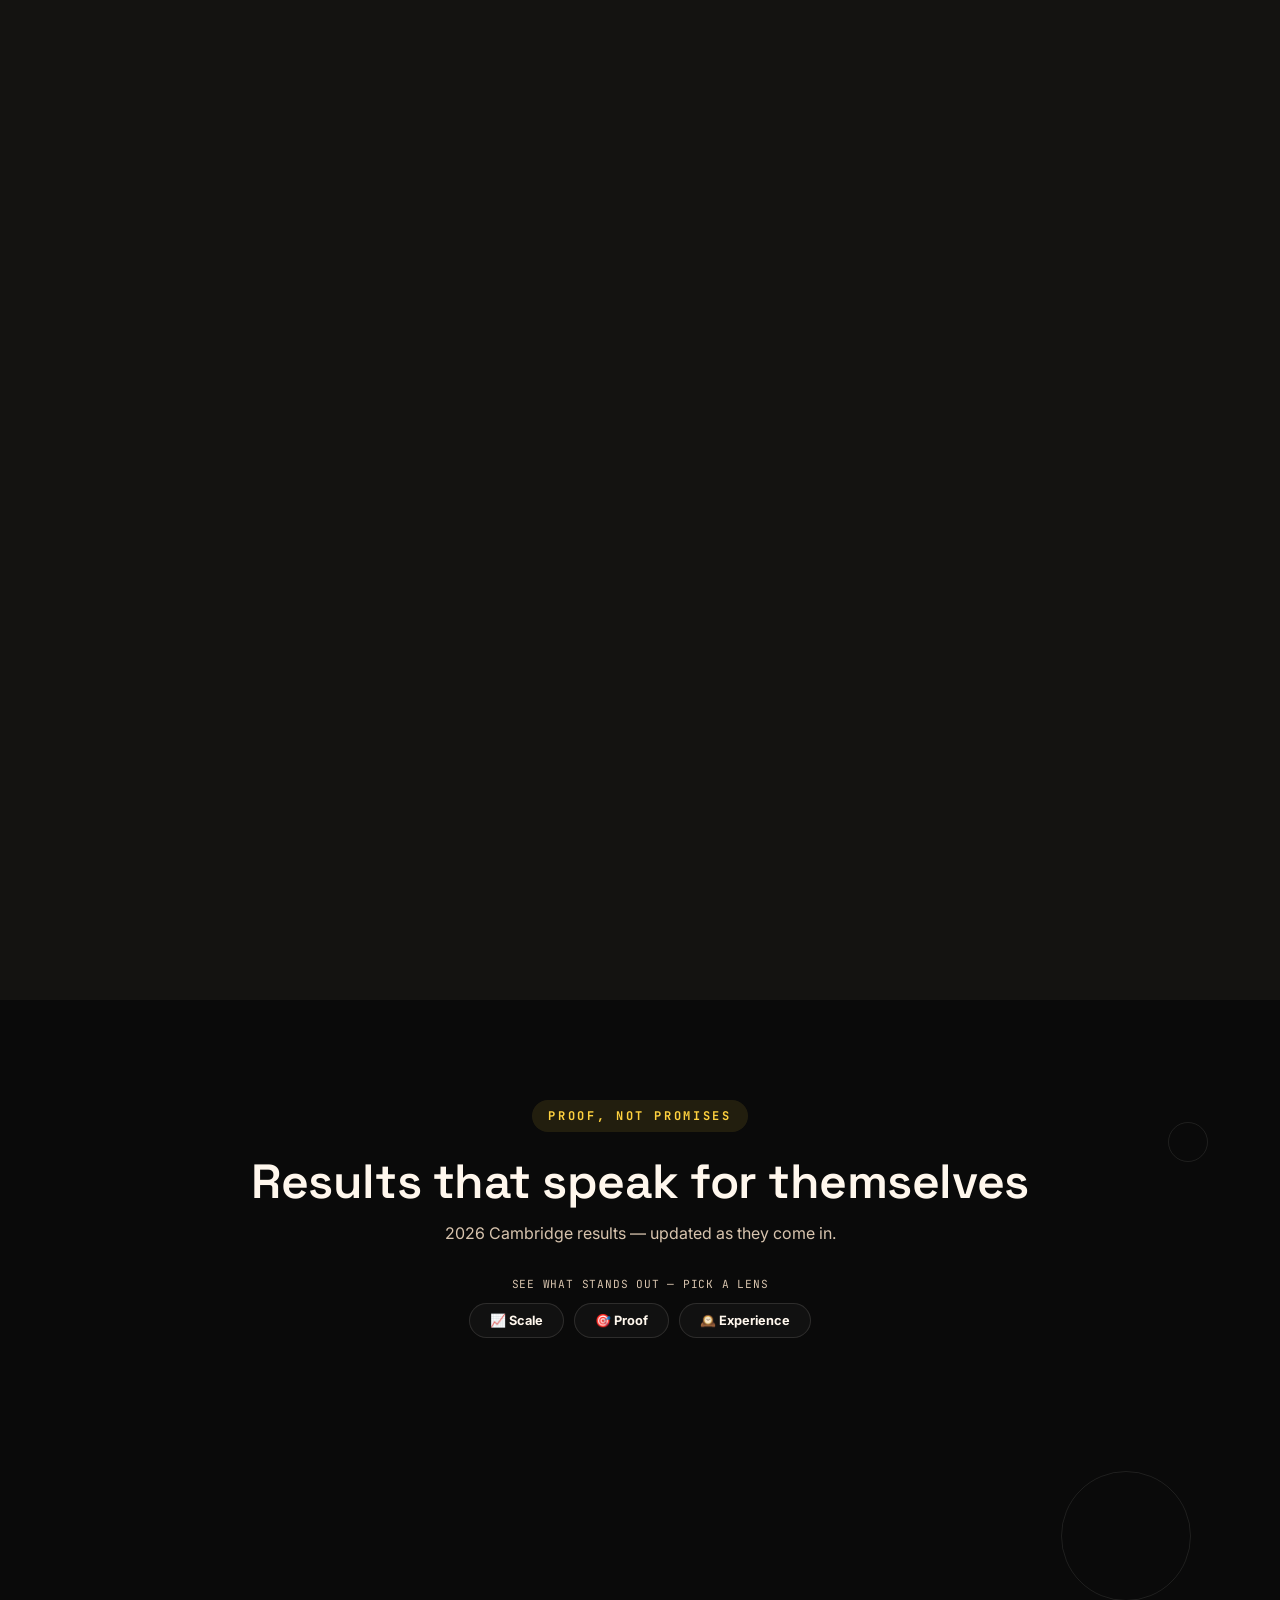
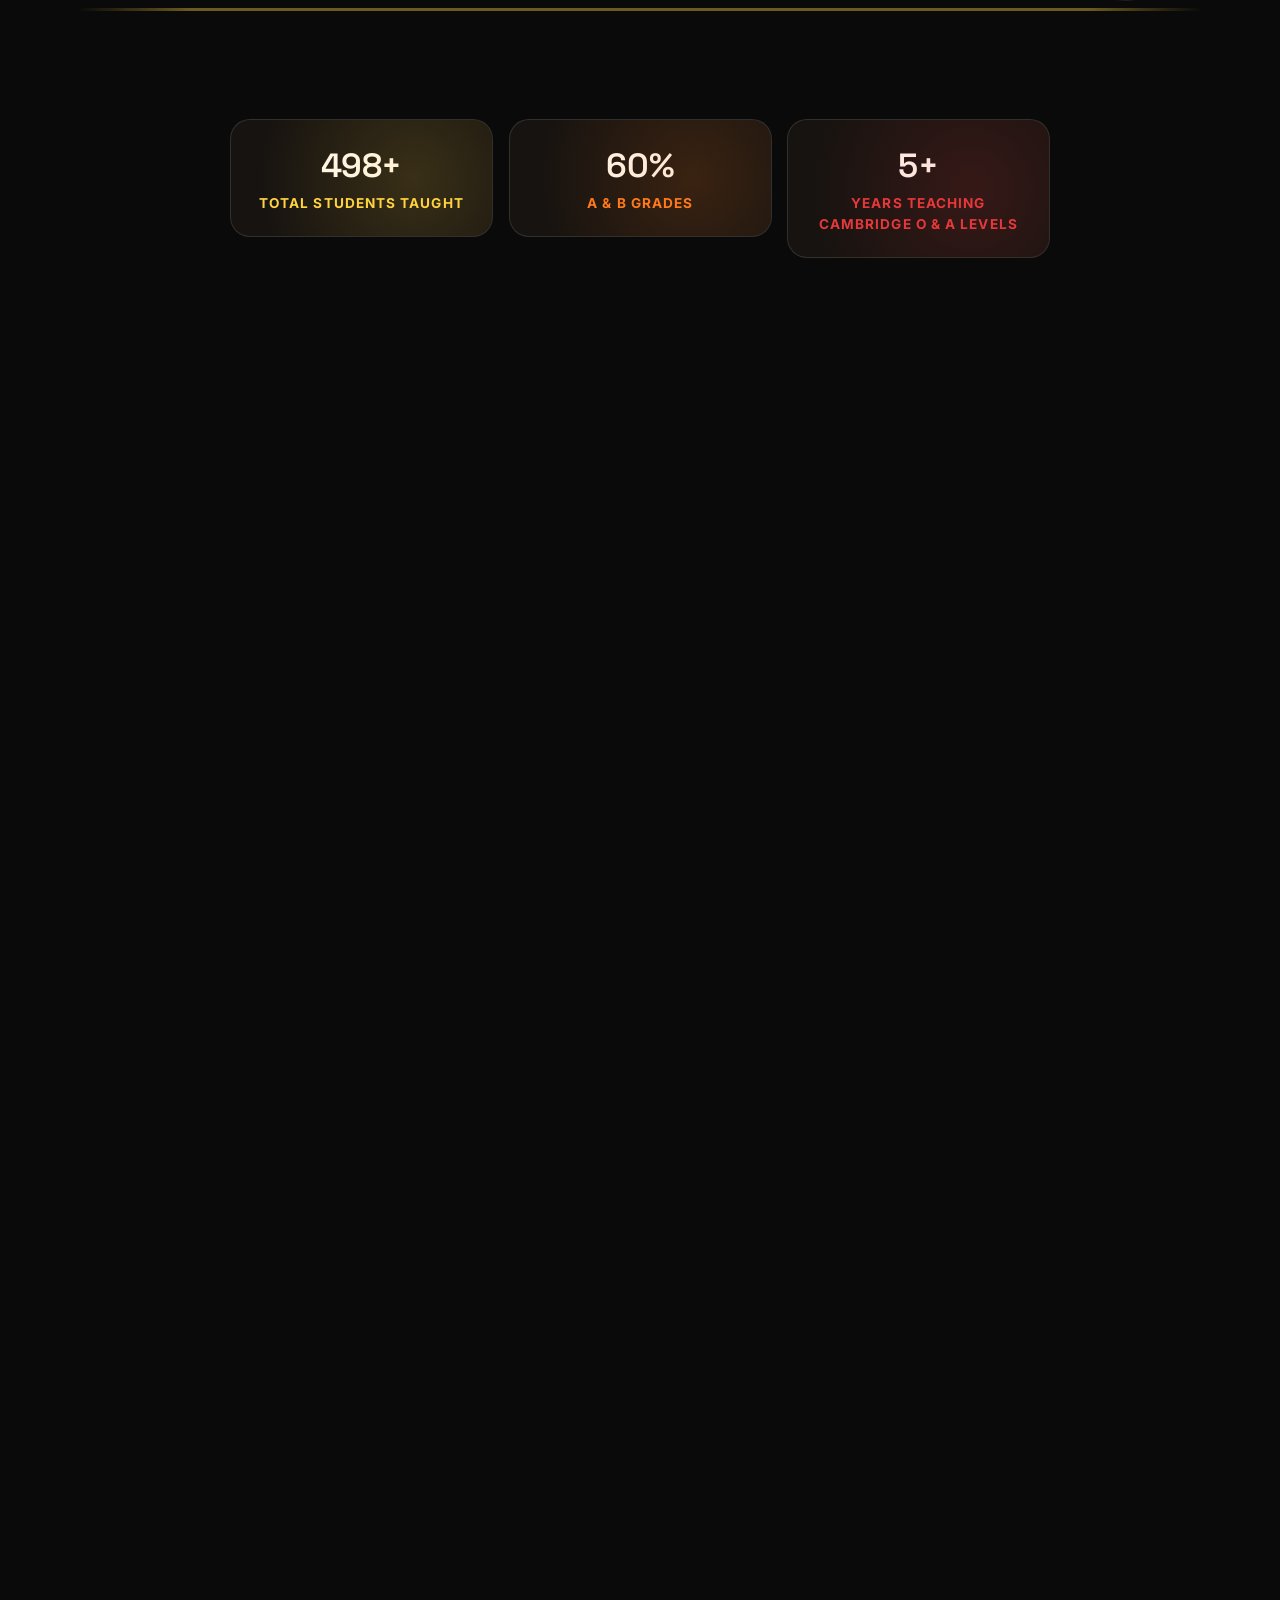
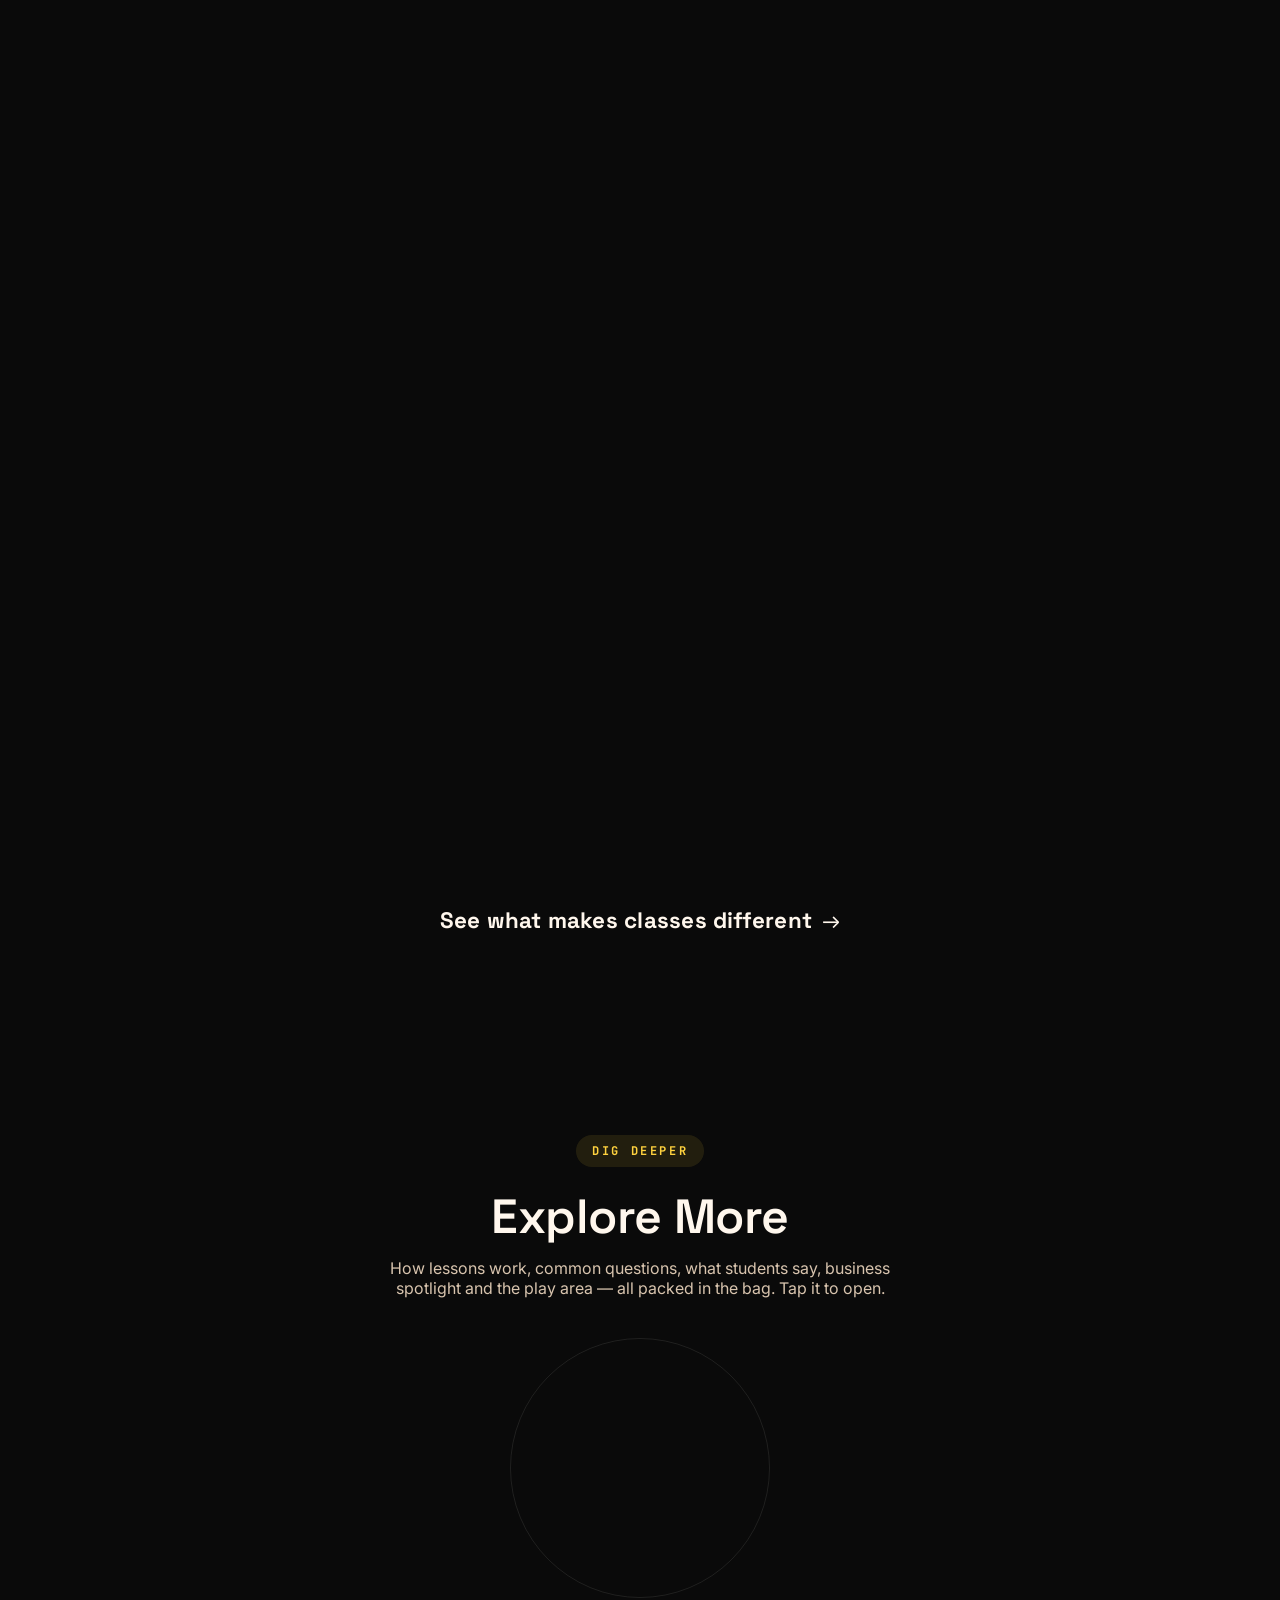
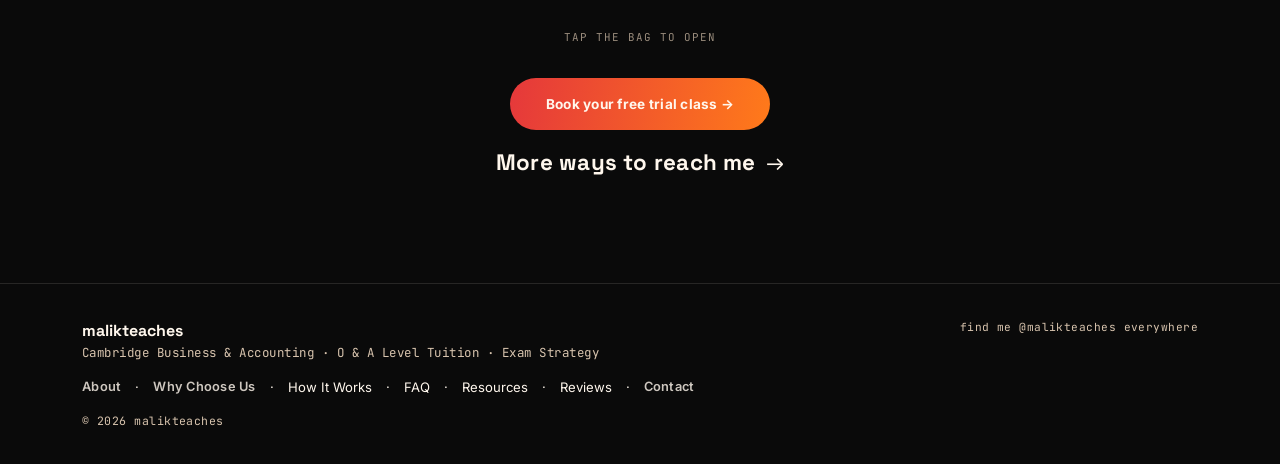
==== commit e6600464: "Rename index.html to indexdlt.html" ====
--- a/indexdlt.html
+++ b/indexdlt.html
@@ -718,6 +718,31 @@
     overflow:hidden; background:#000;
   }
 
+  /* presentation lightbox: same fixed-overlay pattern as the video lightbox above, but sized
+     much bigger since a slide deck needs real screen real estate to be readable. Holds the
+     Google Slides embed, opened from the single Presentation ball in Explore More. */
+  .ppt-lightbox{
+    position:fixed; inset:0; z-index:2000; display:none;
+    align-items:center; justify-content:center; padding:24px;
+    background:var(--overlay-strong); backdrop-filter:blur(6px);
+  }
+  .ppt-lightbox.is-open{ display:flex; }
+  .ppt-lightbox-inner{
+    position:relative; width:min(1180px, 96vw);
+  }
+  .ppt-lightbox-close{
+    position:absolute; top:-44px; right:0; width:34px; height:34px; border-radius:50%;
+    background:var(--paper); color:var(--ink); border:none; font-size:0.9rem; cursor:pointer;
+  }
+  .ppt-frame{
+    position:relative; width:100%; aspect-ratio:16/9.7; border-radius:20px;
+    overflow:hidden; background:#000; box-shadow:0 30px 80px rgba(0,0,0,0.5);
+  }
+  @media (max-width:640px){
+    .ppt-lightbox{ padding:14px; }
+    .ppt-lightbox-close{ top:-40px; }
+  }
+
   /* ---------- music toggle ---------- */
   #musicToggle{
     position:fixed; bottom:28px; right:28px; z-index:500; width:54px; height:54px; border-radius:50%;
@@ -2210,6 +2235,25 @@
         title="Meet the Teacher"
         referrerpolicy="strict-origin-when-cross-origin"
         allow="accelerometer; autoplay; clipboard-write; encrypted-media; gyroscope; picture-in-picture"
+        allowfullscreen>
+      </iframe>
+    </div>
+  </div>
+</div>
+
+<!-- Presentation lightbox: fixed overlay like the video lightbox above, but scaled up
+     since a slide deck needs to fill most of the viewport to actually be readable.
+     Opened by the single Presentation ball inside the Explore More bag. -->
+<div class="ppt-lightbox" id="pptLightbox" role="dialog" aria-modal="true" aria-label="Presentation">
+  <div class="ppt-lightbox-inner">
+    <button type="button" class="ppt-lightbox-close" id="pptLightboxClose" aria-label="Close presentation">✕</button>
+    <div class="ppt-frame" id="pptFrame">
+      <iframe
+        id="pptSlides"
+        style="width:100%; height:100%; border:0; display:block;"
+        src=""
+        data-src="https://docs.google.com/presentation/d/1KOgAReeVQHHXjYc2LdqlKKcTujuM8WpZz5EqiFu8JwM/embed?start=false&loop=false&delayms=3000"
+        title="Presentation"
         allowfullscreen>
       </iframe>
     </div>
@@ -3326,11 +3370,11 @@
   .explore-bag-wrap{ display:flex; flex-direction:column; align-items:center; gap:16px; margin:40px auto 0; }
 
   .explore-balls{
-    display:flex; flex-wrap:wrap; justify-content:center; gap:14px; max-width:460px;
+    display:flex; flex-wrap:wrap; justify-content:center; gap:14px; max-width:300px;
     max-height:0; opacity:0; overflow:hidden;
     transition:max-height 0.5s var(--ease), opacity 0.35s var(--ease), margin-top 0.4s var(--ease);
   }
-  .explore-balls.is-open{ max-height:240px; opacity:1; margin-top:4px; }
+  .explore-balls.is-open{ max-height:340px; opacity:1; margin-top:4px; }
   .explore-ball{
     display:flex; flex-direction:column; align-items:center; gap:6px; width:86px;
     padding:16px 8px 13px; border-radius:22px; border:1px solid var(--line);
@@ -3345,6 +3389,7 @@
   .explore-balls.is-open .explore-ball:nth-child(3){ transition-delay:0.14s; }
   .explore-balls.is-open .explore-ball:nth-child(4){ transition-delay:0.2s; }
   .explore-balls.is-open .explore-ball:nth-child(5){ transition-delay:0.26s; }
+  .explore-balls.is-open .explore-ball:nth-child(6){ transition-delay:0.32s; }
   .explore-ball span{ font-size:1.55rem; line-height:1; }
   .explore-ball em{ font-style:normal; font-size:0.66rem; font-weight:700; letter-spacing:0.01em; text-align:center; line-height:1.25; color:var(--paper-dim); }
   .explore-ball:hover{ border-color:rgba(var(--ball-glow,var(--yellow-rgb)),0.55); background:rgba(var(--yellow-rgb),0.06); box-shadow:0 10px 24px rgba(0,0,0,0.25); }
@@ -3590,6 +3635,9 @@
         </button>
         <button type="button" class="explore-ball" data-drawer-open="playAreaDrawer" style="--ball-glow:var(--pink-rgb);">
           <span aria-hidden="true">🎮</span><em>Play Area</em>
+        </button>
+        <button type="button" class="explore-ball" id="presentationBallBtn" style="--ball-glow:var(--violet-rgb);">
+          <span aria-hidden="true">📊</span><em>Presentation</em>
         </button>
       </div>
 
@@ -4958,6 +5006,32 @@
     document.addEventListener('keydown', (e)=>{ if(e.key === 'Escape') closeLightbox(); });
   })();
 
+  // ---------- presentation lightbox: the Presentation ball inside the Explore More bag opens
+  // the Google Slides embed in a big fixed-position popup, same pattern as the intro video above ----------
+  (function(){
+    const ballBtn = document.getElementById('presentationBallBtn');
+    const lightbox = document.getElementById('pptLightbox');
+    const closeBtn = document.getElementById('pptLightboxClose');
+    const frame = document.getElementById('pptSlides');
+    if(!ballBtn || !lightbox || !frame) return;
+
+    const embedSrc = frame.getAttribute('data-src');
+
+    function openLightbox(){
+      lightbox.classList.add('is-open');
+      frame.src = embedSrc; // (re)load so it starts fresh
+    }
+    function closeLightbox(){
+      lightbox.classList.remove('is-open');
+      frame.src = ''; // stop loading when closed
+    }
+
+    ballBtn.addEventListener('click', openLightbox);
+    closeBtn.addEventListener('click', closeLightbox);
+    lightbox.addEventListener('click', (e)=>{ if(e.target === lightbox) closeLightbox(); });
+    document.addEventListener('keydown', (e)=>{ if(e.key === 'Escape') closeLightbox(); });
+  })();
+
   // ---------- magic flake burst when the hero "door" (box lid) opens ----------
   (function(){
     const heroStickyEl = document.getElementById('heroSticky');
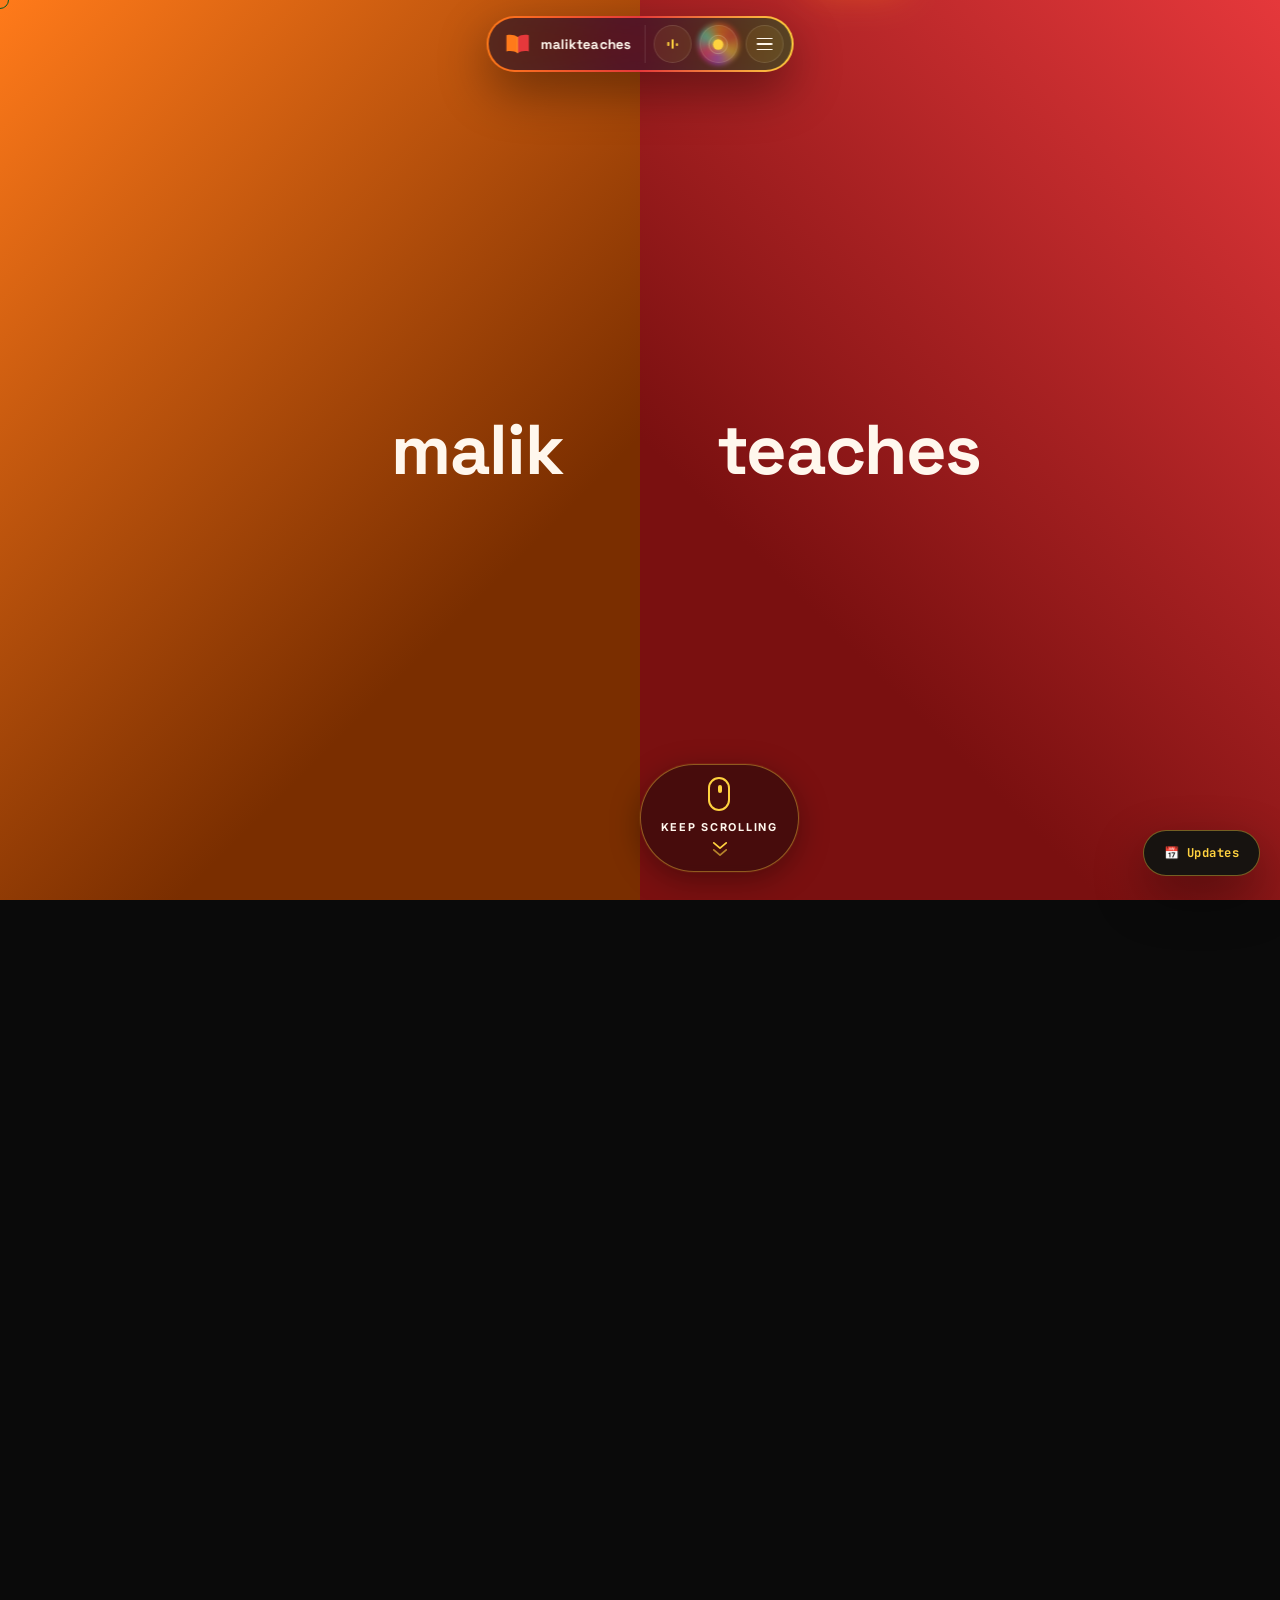
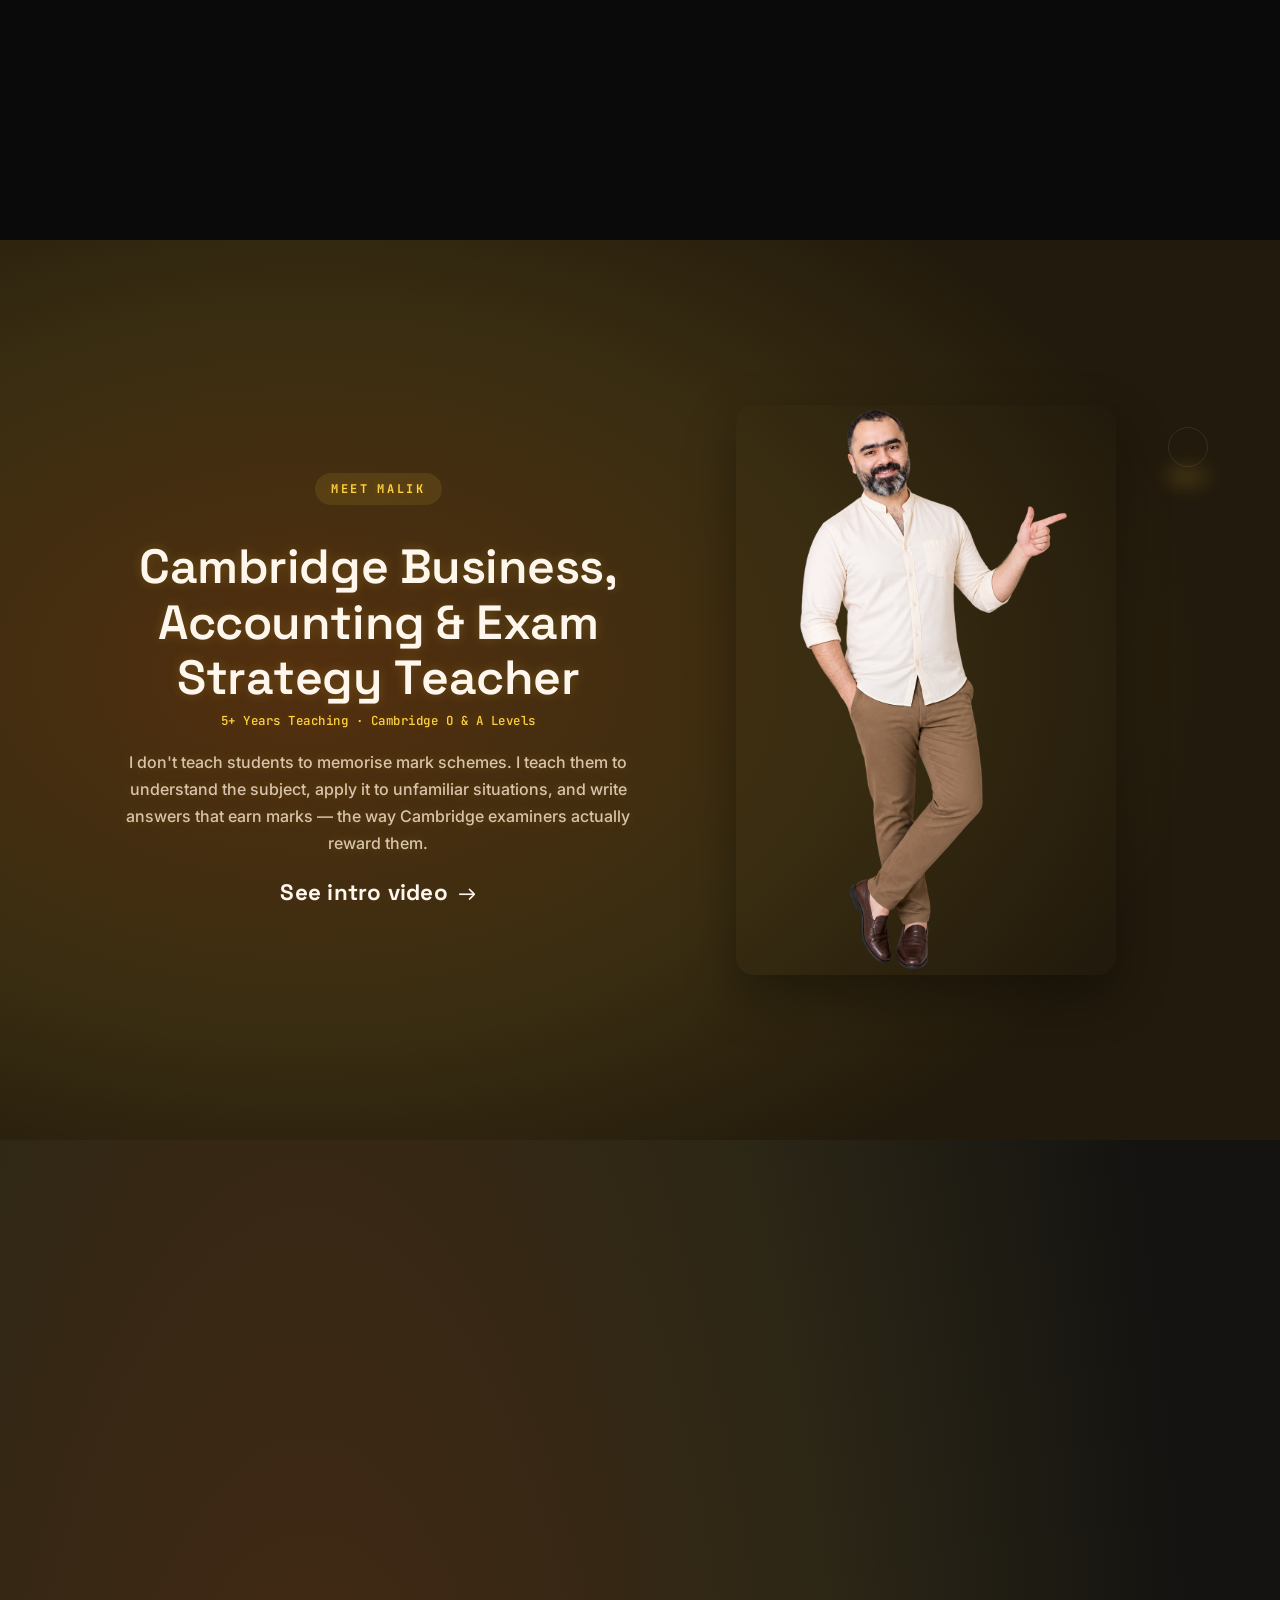
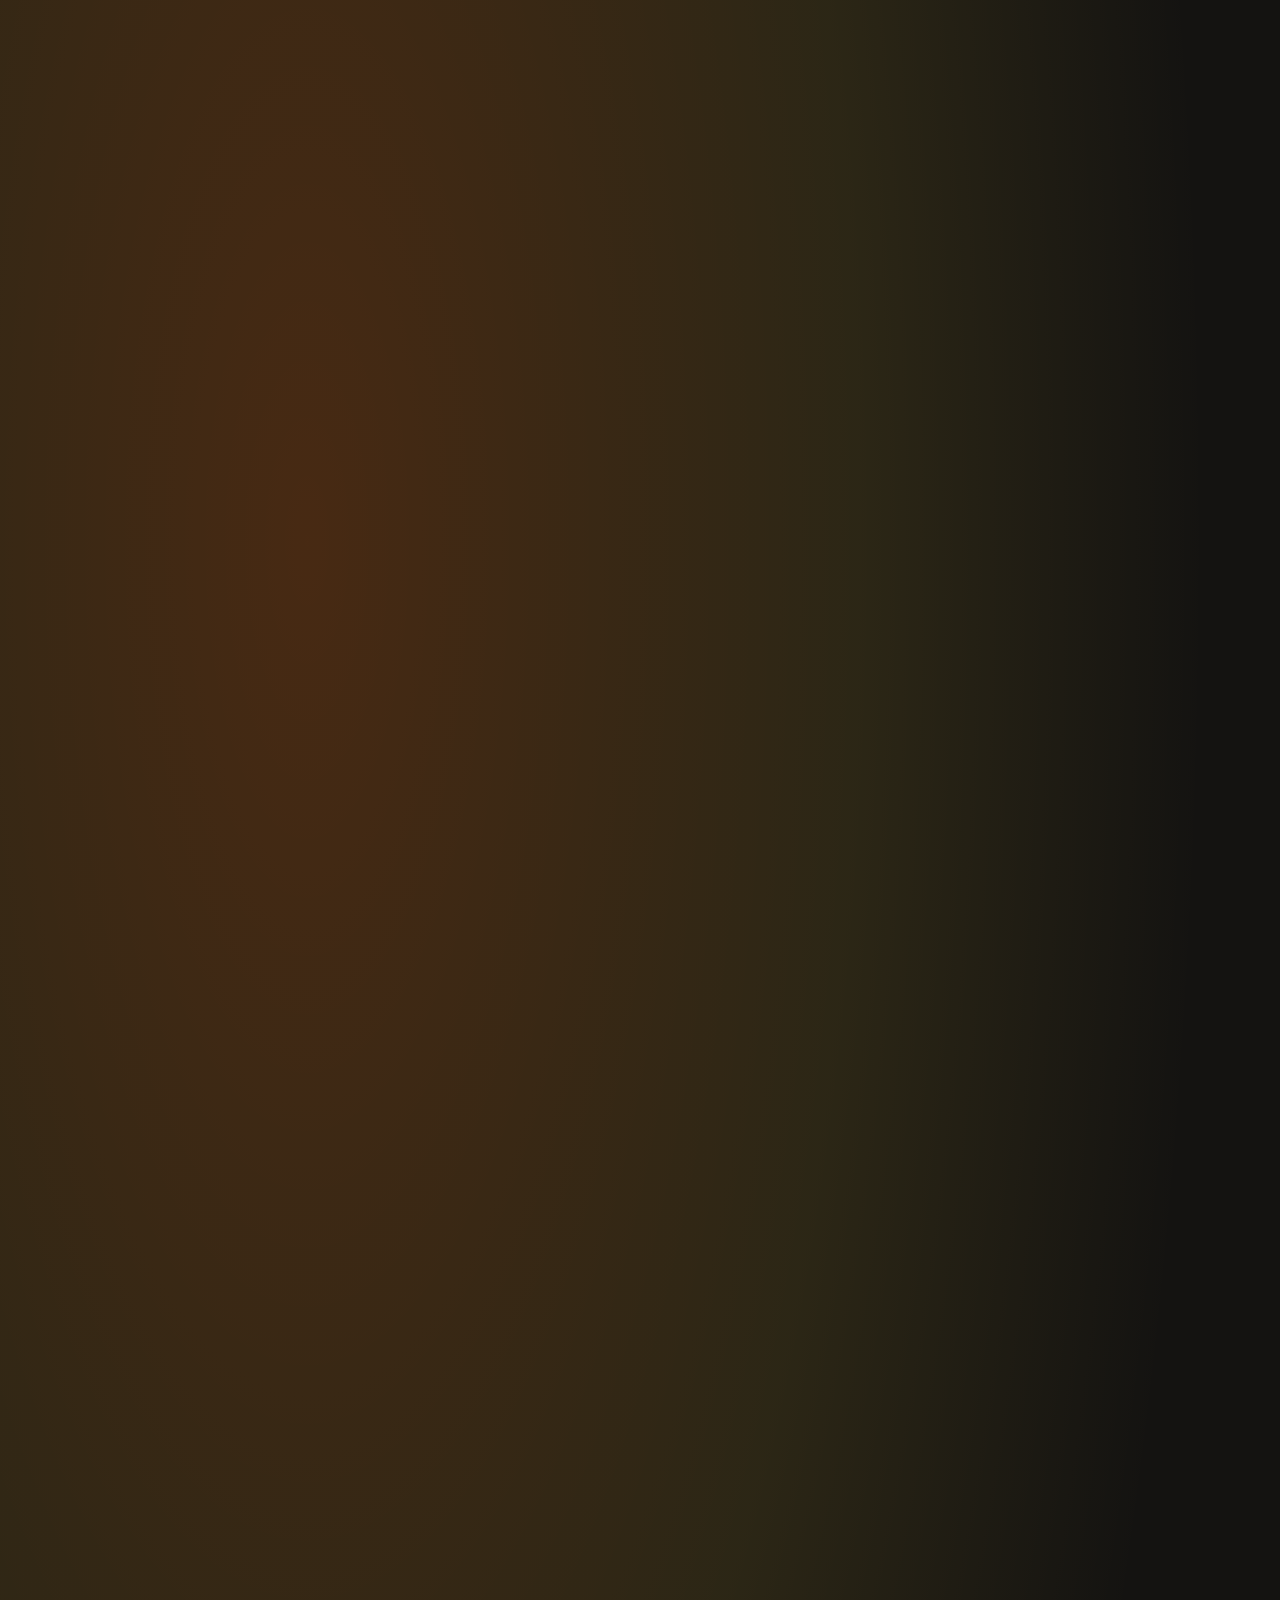
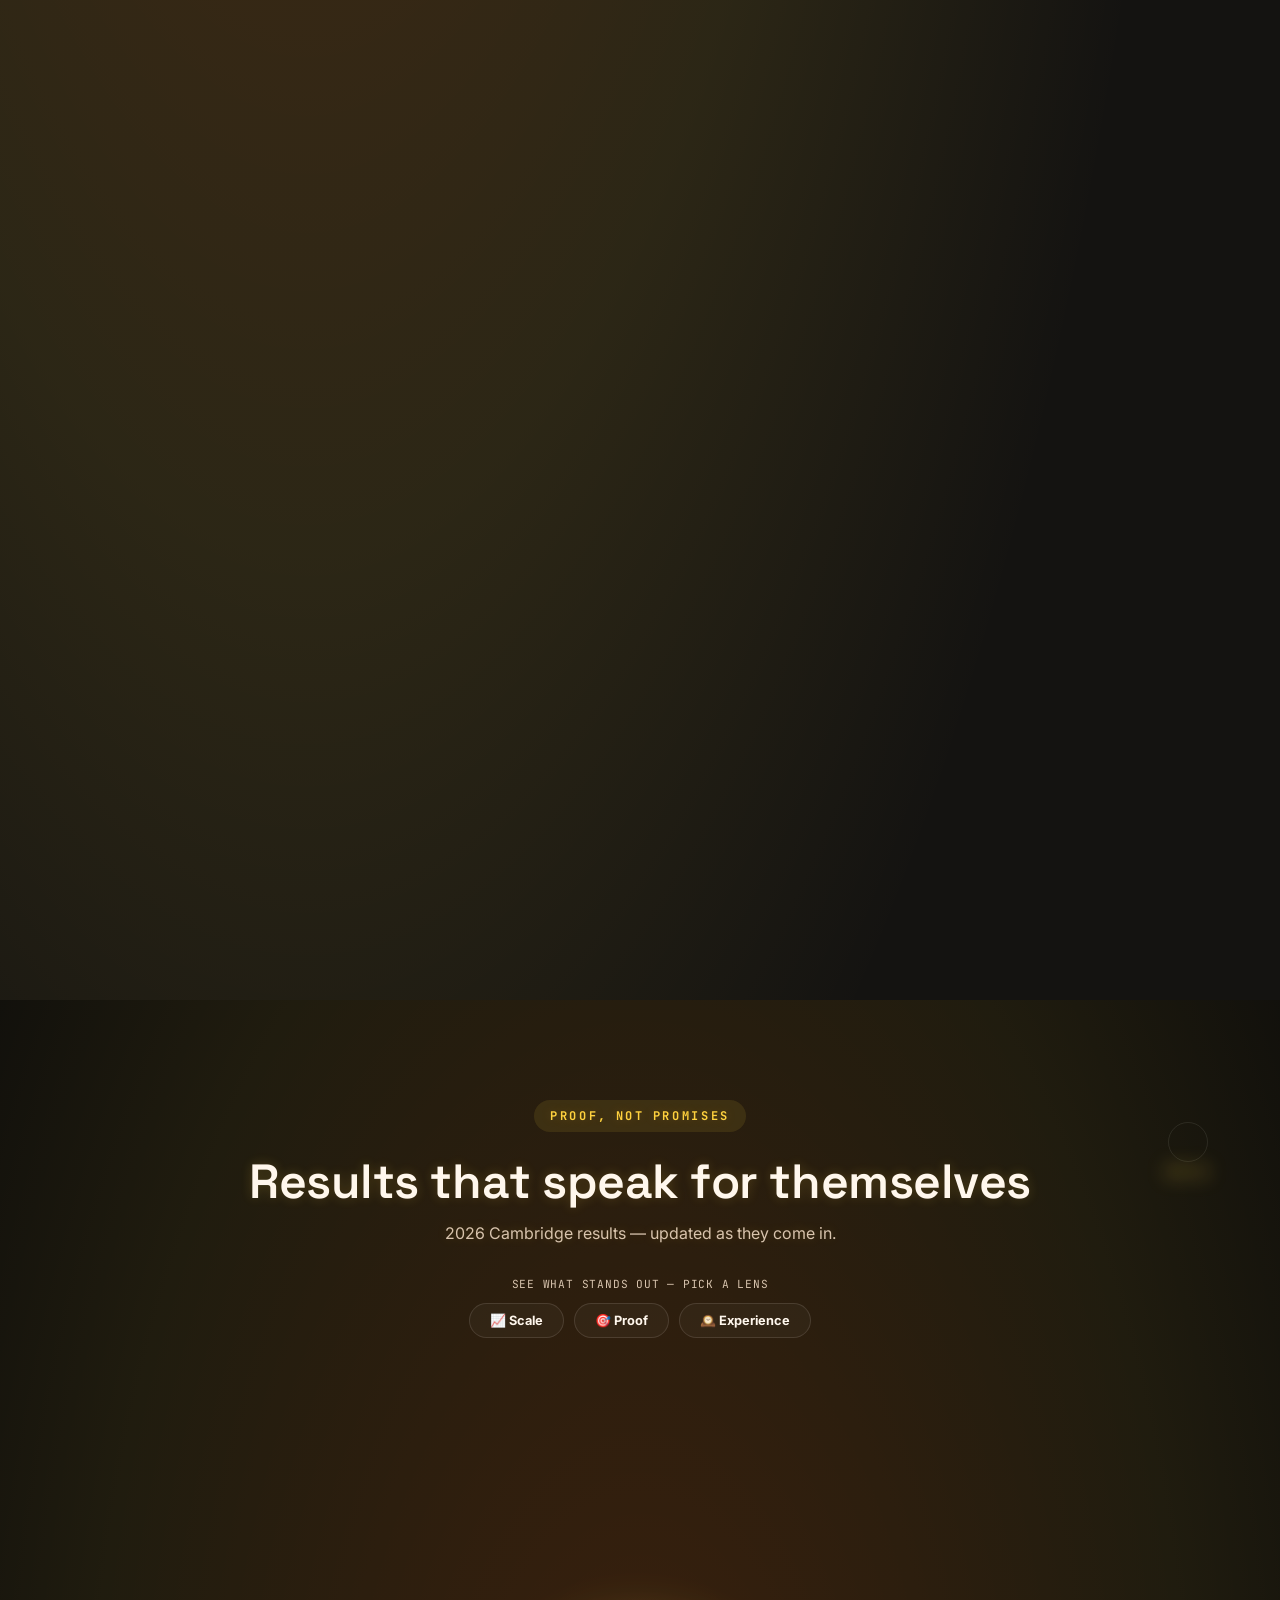
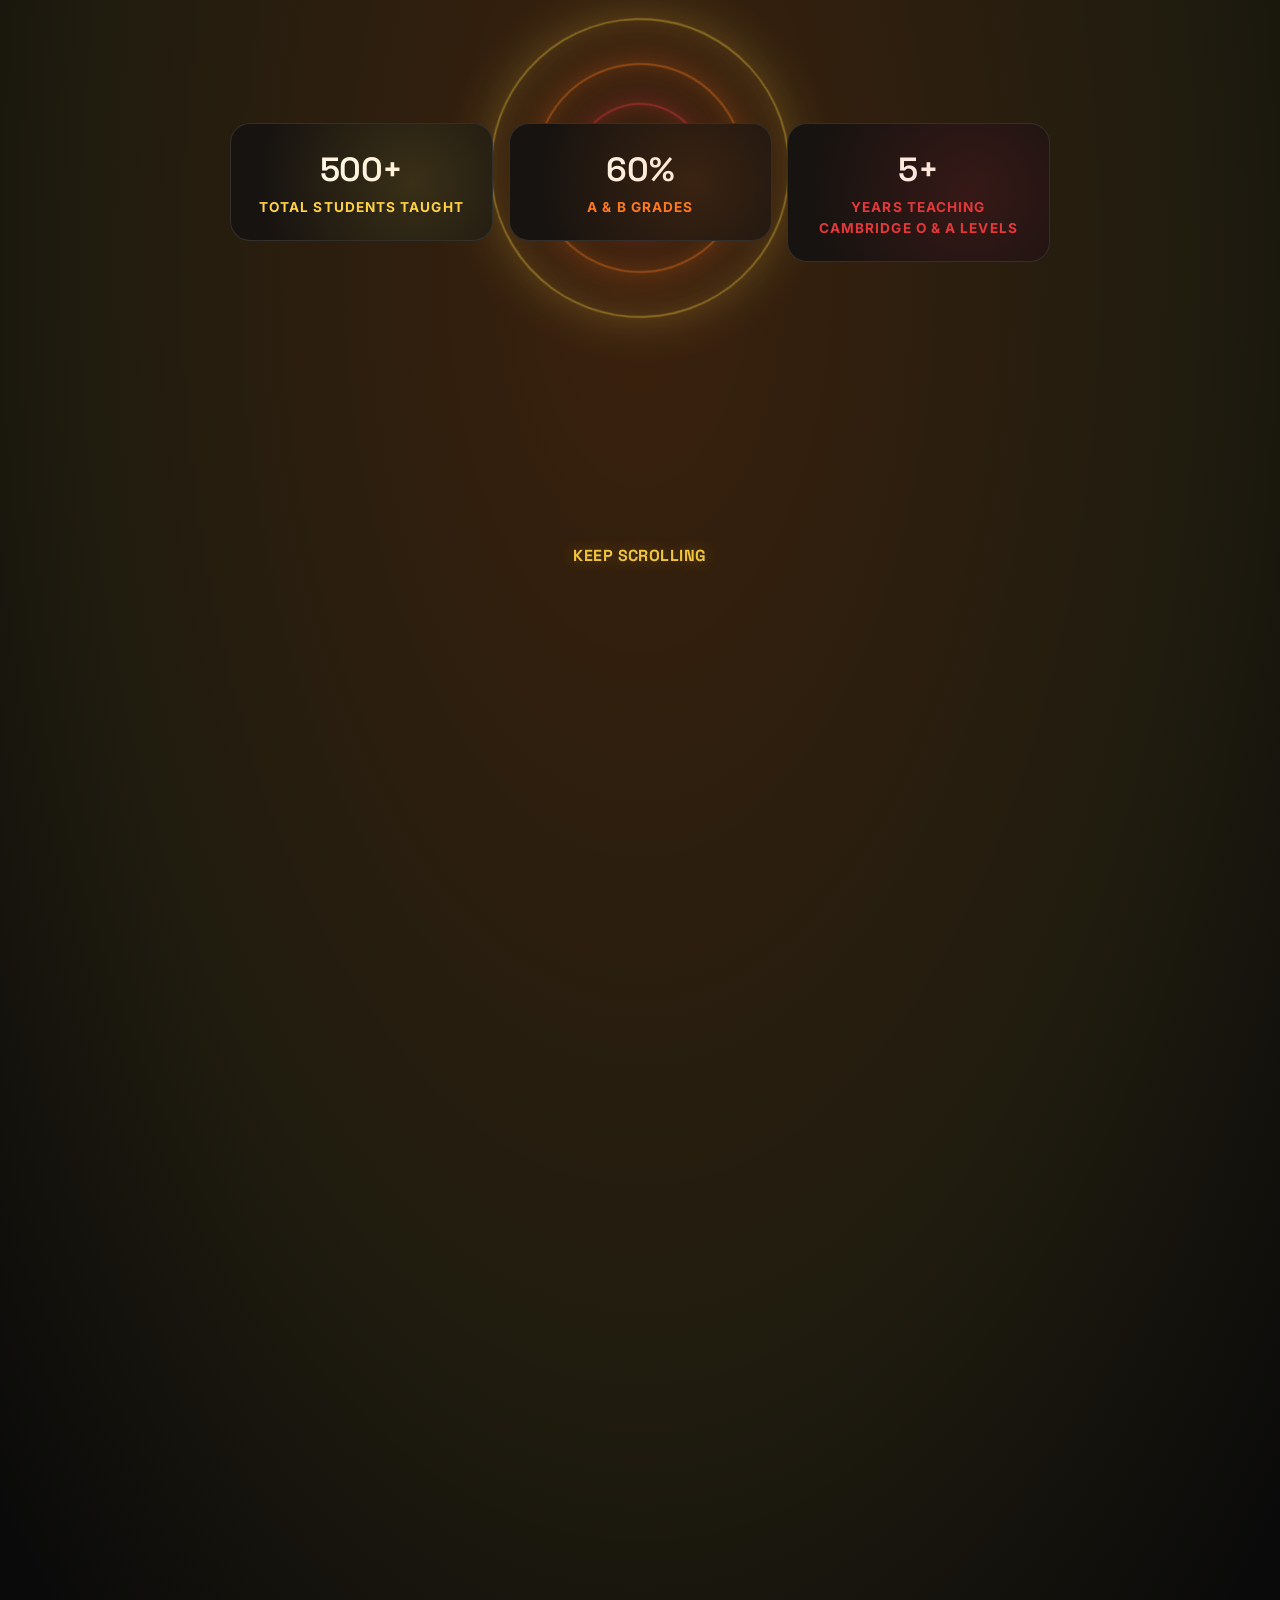
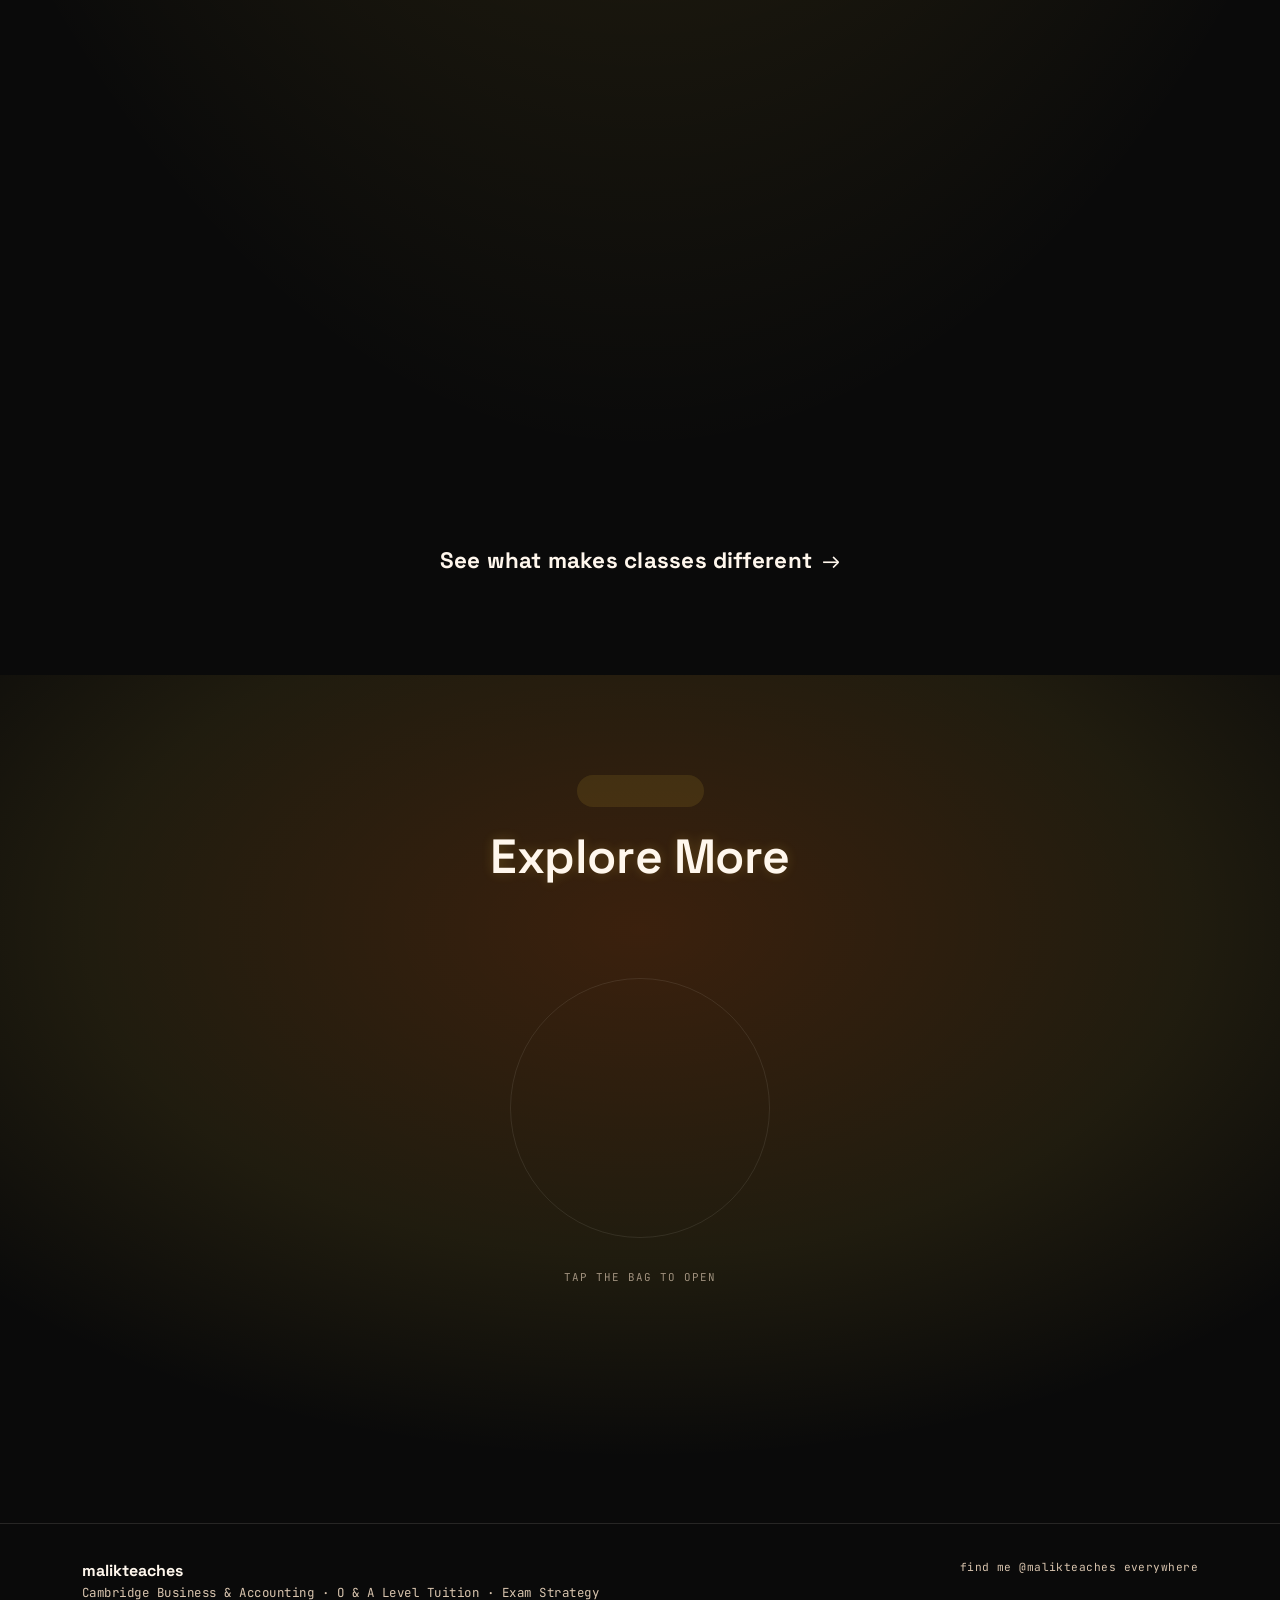
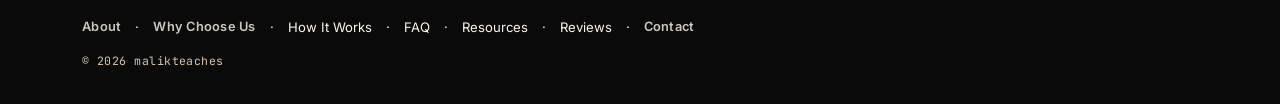
==== commit 4a0e8fa5: "Rename index.html to indexdlt.html" ====
--- a/indexdlt.html
+++ b/indexdlt.html
@@ -431,39 +431,6 @@
     100%{ transform:scale(1) rotate(0deg); opacity:1; }
   }
 
-  /* ---------- Results section: the floating book transforms into a car while it drives
-     past the stat cards, then morphs back into the book at the end — see .is-car below,
-     the .why-car-* scene inside #why's markup, and updateWhyCarScene() near the bottom
-     of the file. Same "swap the visible icon" pattern as .is-bag above. ---------- */
-  #floatingBook .car-icon-wrap{ display:none; position:absolute; inset:-18% -50%; }
-  #floatingBook.is-car .book-icon{ display:none; }
-  #floatingBook.is-car .bag-icon-wrap{ display:none; }
-  #floatingBook.is-car .car-icon-wrap{ display:block; }
-  #floatingBook.is-car{ filter:drop-shadow(0 10px 24px rgba(var(--pink-rgb),0.55)) blur(var(--car-blur, 0px)); }
-  #floatingBook.is-car.car-pop .car-icon-wrap{ animation: car-pop-in 0.5s cubic-bezier(0.34,1.56,0.64,1); }
-  #floatingBook.book-pop .book-icon{ animation: car-pop-in 0.5s cubic-bezier(0.34,1.56,0.64,1); }
-  @keyframes car-pop-in{
-    0%{ transform:scale(0.35) rotate(-16deg); opacity:0; }
-    55%{ transform:scale(1.18) rotate(8deg); opacity:1; }
-    100%{ transform:scale(1) rotate(0deg); opacity:1; }
-  }
-
-  /* dust/smoke kicked up behind the car — each puff is spawned in JS at the car's
-     current on-screen spot and animates purely on its own transform, using a
-     perspective()+translateZ() pair so it reads as drifting in from far behind the
-     car (long back, small, blurred) and swirling past the camera as it fades. */
-  .car-dust-puff{
-    position:fixed; left:0; top:0; width:14px; height:14px; margin:-7px 0 0 -7px;
-    border-radius:50%; z-index:840; pointer-events:none; will-change:transform, opacity;
-    background:radial-gradient(circle, rgba(216,196,174,0.85), rgba(216,196,174,0.05) 70%, transparent);
-    animation: car-dust-puff 1s ease-out forwards;
-  }
-  .car-dust-puff.is-smoke{ background:radial-gradient(circle, rgba(120,110,102,0.55), rgba(120,110,102,0.02) 72%, transparent); }
-  @keyframes car-dust-puff{
-    0%{ opacity:0; transform:perspective(700px) translate3d(0,0,-320px) scale(0.3); filter:blur(2px); }
-    25%{ opacity:0.8; }
-    100%{ opacity:0; transform:perspective(700px) translate3d(var(--dx,-60px), var(--dy,-10px), 60px) scale(1.8); filter:blur(4px); }
-  }
 
   /* landing anchors: dormant until the book arrives, then wake up and stay gently "breathing"
      for the rest of the visit — visually, the book hands its energy over to the circle (and
@@ -585,117 +552,124 @@
     100%{ opacity:0; transform:scale(2.4); }
   }
 
-  /* ---------- hero interactive stage: one dormant central circle ("your search
-     ends here") with three smaller circles slowly CIRCULATING around it, each
-     posing a question. The flying book visits all three orbiting circles in
-     turn, then finally settles into the central circle — that's the moment
-     the CTA button appears — before flying on and the photo fades in.
-     Purely visual/decorative (book + background carry the motion). ---------- */
+  /* ---------- hero interactive stage: no circles — just breathing text.
+     "Keep scrolling" breathes at dead center until the first message wakes;
+     from there, each message (three questions, then "Your search ends here")
+     fades in at its own random position and random size as the flying book
+     reaches it, then settles into a slow, continuous breathe in place.
+     Purely visual/decorative (book + background carry the motion). Random
+     left/top/--rand-scale values are assigned once by JS on load/resize. ---------- */
   .hero-stage{ position:absolute; inset:0; z-index:2; pointer-events:none; }
 
-  .hero-orbit-system{
-    position:absolute; inset:0;
-    display:flex; align-items:center; justify-content:center;
-  }
-
-  .hero-orb-group{ display:flex; flex-direction:column; align-items:center; }
-
-  /* central circle: a normal centered flex child, dormant until the book's final hero stop.
-     The circle + its overlaid text live in their own wrapper, sized to the circle alone, so
-     the "Your search ends here" text centers on the circle itself — not on the taller
-     circle+CTA stack (the CTA sits below, outside this wrapper, in normal flex flow). */
-  .hero-orb-main{ position:relative; z-index:2; }
-  .hero-orb-main-circle-wrap{ position:relative; }
-
-  /* three satellites: each lives inside a zero-size pivot point placed at the exact
-     center, then continuously revolves outward along a fixed radius. The
-     rotate() / translateX() / rotate(-) chain moves the pivot around the circle
-     while keeping its own content upright — no separate counter-rotation needed. */
-  .hero-orbit-pivot{
-    position:absolute; left:50%; top:50%; width:0; height:0;
-    --orbit-r: clamp(168px, 20vw, 258px);
-    animation: hero-orbit-spin 38s linear infinite;
-    /* transform-only animation stays on the compositor (cheap); this hints the
-       browser to promote it to its own layer up front instead of re-promoting
-       every cycle, which is what was causing the stutter on phones */
-    will-change: transform;
-  }
-  /* once the hero has scrolled out of view, JS adds this to stop paying for
-     3 continuously-animating, backdrop-filtered circles for the rest of the
-     page's lifetime — the single biggest win for scroll smoothness on mobile */
-  .hero-orbit-system.is-paused .hero-orbit-pivot{ animation-play-state:paused; }
-  @keyframes hero-orbit-spin{
-    from{ transform: translate(-50%,-50%) rotate(0deg) translateX(var(--orbit-r)) rotate(0deg); }
-    to{   transform: translate(-50%,-50%) rotate(360deg) translateX(var(--orbit-r)) rotate(-360deg); }
-  }
-  .hero-orb-sat{ position:absolute; left:0; top:0; transform:translate(-50%,-50%); }
-
-  .hero-orb-circle{ position:relative; border-radius:50%; flex:none; }
-  .hero-orb-circle-main{ width:clamp(162px, 18vw, 238px); height:clamp(162px, 18vw, 238px); }
-  .hero-orb-circle-sat{ width:clamp(100px, 10.5vw, 148px); height:clamp(100px, 10.5vw, 148px); }
-
-  .hero-orb-circle::before{
-    content:""; position:absolute; inset:0; border-radius:50%;
-    border:1px solid rgba(255,247,237,0.1);
-    background:rgba(20,18,28,0.28);
-    backdrop-filter:blur(2px);
-    transition:border-color 0.6s var(--ease);
-  }
-  .hero-orb-circle::after{
-    content:""; position:absolute; inset:6%; border-radius:50%;
-    background:radial-gradient(circle, rgba(var(--yellow-rgb),0.5), rgba(var(--violet-rgb),0.24) 46%, transparent 72%);
-    opacity:0; transform:scale(0.7);
-    transition:opacity 0.7s var(--ease), transform 0.7s var(--ease);
-  }
-  .hero-orb-group.is-awake .hero-orb-circle::before{
-    border-color:rgba(var(--yellow-rgb),0.55);
-    animation: circle-ring-breathe 3.6s ease-in-out 0.9s infinite;
-  }
-  .hero-orb-group.is-awake .hero-orb-circle::after{
-    opacity:1; transform:scale(1);
-    animation: circle-glow-breathe 3.6s ease-in-out 0.9s infinite;
-  }
+  .hero-keep-scrolling{
+    position:absolute; left:50%; top:50%; transform:translate(-50%,-50%) scale(1);
+    margin:0; font-family:var(--font-heading), sans-serif; font-weight:700;
+    font-size:clamp(0.95rem, 2.1vw, 1.35rem); letter-spacing:0.02em;
+    color:rgba(var(--yellow-rgb),0.92); text-align:center; white-space:nowrap;
+    text-shadow:0 0 16px rgba(var(--yellow-rgb),0.3);
+    animation: hero-text-breathe 3.2s ease-in-out infinite;
+    transition:opacity 0.6s var(--ease), filter 0.6s var(--ease);
+  }
+  .hero-keep-scrolling.is-hidden{
+    opacity:0; filter:blur(8px); animation-play-state:paused;
+  }
+
+  .hero-orb-group{
+    position:absolute; left:50%; top:50%; transform:translate(-50%,-50%);
+    text-align:center; z-index:2;
+  }
+  .hero-orb-group.is-awake{ z-index:3; }
+
+  /* ---------- shared "magic" text/particle primitives, used by both the hero
+     stage and the Meet the Teacher reveal below. Letters inherit whatever
+     color their parent element already has (yellow eyebrow, white heading,
+     dim body copy, ...) rather than forcing a fixed color, so the same
+     conjure-in effect works correctly wherever it's applied. ---------- */
+  .magic-letter{
+    display:inline-block; opacity:0; color:inherit;
+    transform:translateY(14px) scale(0.35) rotate(var(--lr, 0deg));
+    filter:blur(5px);
+  }
+  @keyframes magic-letter-in{
+    0%{
+      opacity:0; transform:translateY(14px) scale(0.35) rotate(var(--lr, 0deg));
+      filter:blur(5px); text-shadow:0 0 0 rgba(255,255,255,0);
+    }
+    55%{
+      opacity:1; transform:translateY(-3px) scale(1.18) rotate(0deg);
+      filter:blur(0); text-shadow:0 0 18px rgba(255,255,255,0.85), 0 0 30px rgba(var(--yellow-rgb),0.65);
+    }
+    100%{
+      opacity:1; transform:translateY(0) scale(1) rotate(0deg);
+      filter:blur(0); text-shadow:0 0 12px rgba(var(--yellow-rgb),0.2);
+    }
+  }
+
+  /* tiny sparks that burst outward from text (or a photo) the instant it appears —
+     JS spawns a handful of these, positions the fly-out distance per-particle via
+     --dx/--dy, and removes them once the animation finishes */
+  .magic-sparkle{
+    position:absolute; left:50%; top:50%; width:5px; height:5px; border-radius:50%;
+    background:radial-gradient(circle, #fff 0%, rgba(var(--yellow-rgb),0.95) 45%, transparent 75%);
+    transform:translate(-50%,-50%); opacity:0; pointer-events:none; z-index:5;
+    animation: magic-sparkle-burst 0.85s ease-out forwards;
+  }
+  @keyframes magic-sparkle-burst{
+    0%{ opacity:1; transform:translate(-50%,-50%) scale(0.4); }
+    60%{ opacity:1; }
+    100%{
+      opacity:0;
+      transform:translate(calc(-50% + var(--dx, 0px)), calc(-50% + var(--dy, 0px))) scale(1);
+    }
+  }
+
   .hero-orb-text{
-    position:absolute; inset:0; display:flex; align-items:center; justify-content:center;
-    text-align:center;
+    position:relative; margin:0 auto; max-width:min(60vw, 340px);
     font-family:var(--font-heading), sans-serif; font-weight:700;
-    color:rgba(var(--yellow-rgb),0.95);
-    opacity:0; filter:blur(10px); pointer-events:none;
-  }
-  /* satellite copy stays short and small so it never outgrows its smaller circle */
-  .hero-orb-text-sat{ font-size:clamp(0.6rem, 0.92vw, 0.8rem); line-height:1.22; padding:15%; }
-  .hero-orb-text-main{ font-size:clamp(0.88rem, 1.35vw, 1.12rem); line-height:1.28; padding:16%; }
-  .hero-orb-group.is-awake .hero-orb-text{
-    animation: circle-text-electrify 0.9s var(--ease) forwards;
-  }
+    color:rgba(var(--yellow-rgb),0.95); line-height:1.28;
+    font-size:calc(var(--hero-text-base, 1rem) * var(--rand-scale, 1));
+    pointer-events:none;
+  }
+  .hero-orb-text-sat{ --hero-text-base: 1.02rem; }
+  .hero-orb-text-main{ --hero-text-base: 1.4rem; }
+
+  .hero-orb-group.is-awake .magic-letter{
+    animation: magic-letter-in 0.75s cubic-bezier(.22,.85,.3,1.4) forwards;
+    animation-delay: calc(var(--li, 0) * 32ms);
+  }
+
+  .hero-orb-group.is-breathing .hero-orb-text{
+    animation: hero-text-breathe 3.6s ease-in-out infinite;
+  }
+  @keyframes hero-text-breathe{
+    0%,100%{ transform:scale(1); text-shadow:0 0 14px rgba(var(--yellow-rgb),0.25); }
+    50%{ transform:scale(1.055); text-shadow:0 0 30px rgba(var(--yellow-rgb),0.6); }
+  }
+
   .hero-orb-cta{
-    pointer-events:none; margin-top:20px; opacity:0; transform:translateY(10px);
-    transition:opacity 0.5s var(--ease) 0.3s, transform 0.5s var(--ease) 0.3s;
+    position:relative; display:inline-block; pointer-events:none; margin-top:18px;
+    opacity:0; transform:translateY(10px);
+    transition:opacity 0.5s var(--ease) 0.75s, transform 0.5s var(--ease) 0.75s;
     background:linear-gradient(100deg, var(--pink), var(--violet));
     color:var(--paper); padding:13px 26px; border-radius:100px; font-weight:700; font-size:0.85rem;
     white-space:nowrap;
   }
   .hero-orb-group.is-awake .hero-orb-cta{ opacity:1; transform:translateY(0); pointer-events:auto; }
+
   @media (prefers-reduced-motion: reduce){
-    .hero-orb-group.is-awake .hero-orb-text{ animation:none; opacity:1; filter:none; }
-    .hero-orbit-pivot{ animation-duration:0.001s; }
-  }
+    .hero-keep-scrolling,
+    .hero-orb-group.is-breathing .hero-orb-text{ animation:none; }
+    .magic-letter{ animation:none !important; opacity:1; transform:none; filter:none; }
+    .magic-sparkle{ display:none; }
+  }
+
 
   @media (max-width:860px){
-    .hero-orbit-pivot{ --orbit-r: clamp(112px, 33vw, 152px); }
-    .hero-orb-circle-main{ width:clamp(148px, 44vw, 196px); height:clamp(148px, 44vw, 196px); }
-    .hero-orb-circle-sat{ width:clamp(82px, 25vw, 114px); height:clamp(82px, 25vw, 114px); }
-    .hero-orb-text-sat{ font-size:clamp(0.54rem, 2.5vw, 0.68rem); padding:12%; }
-    .hero-orb-text-main{ font-size:clamp(0.78rem, 3.4vw, 0.96rem); }
+    .hero-orb-text-sat{ --hero-text-base: 0.86rem; }
+    .hero-orb-text-main{ --hero-text-base: 1.08rem; }
+    .hero-orb-text{ max-width:74vw; }
+    .hero-keep-scrolling{ font-size:clamp(0.82rem, 3.8vw, 1rem); }
     .hero-orb-cta{ font-size:0.78rem; padding:11px 20px; }
-    /* backdrop-filter has to resample whatever's underneath every single frame for
-       each of the 3 moving satellites — on mid-range phone GPUs that's the main
-       source of jank. Drop it on mobile and make the fill a touch more opaque to
-       keep the same visual weight without the live blur recompute. */
-    .hero-orb-circle::before{
-      backdrop-filter:none; -webkit-backdrop-filter:none;
-      background:rgba(20,18,28,0.42);
-    }
   }
 
   /* video lightbox overlay: fixed to the viewport, completely outside document flow.
@@ -945,11 +919,13 @@
   }
   .photo-frame img{ width:100%; height:auto; display:block; }
 
-  /* ---------- Meet the Teacher: pinned section + scroll-driven "wipe" reveal ----------
-     The section is held (position:sticky) for several viewport-heights of scroll while
-     four cover strips peel away one at a time — roughly one per scroll — uncovering the
-     photo beneath, like wiping condensation off glass. See the matching JS block near
-     the bottom of the file for the scroll-progress math. ---------- */
+  /* ---------- Meet the Teacher: pinned section, sequential scroll-triggered reveal ----------
+     No more wipe strips — this works like the hero's magic-text reveal (shared
+     .magic-letter / .magic-sparkle primitives, defined above): a "keep scrolling"
+     cue breathes until the first stage wakes, then "Meet Malik", the photo, the
+     rest of the copy, and finally the video link each conjure themselves into
+     view in turn as the visitor scrolls through the pin. See the matching JS
+     block near the bottom of the file for the stage thresholds. ---------- */
   .meet-pin{ height:440vh; }
   .meet-sticky{
     position:sticky; top:0; height:100svh; overflow:hidden;
@@ -964,43 +940,70 @@
   #meet.is-awake .meet-sticky{ background:var(--meet-bg-2); }
   .meet-sticky > .wrap{ position:relative; z-index:2; width:100%; }
 
-  .wipe-cover{ position:absolute; inset:0; z-index:3; display:flex; pointer-events:none; }
-  .wipe-strip{
-    flex:1 0 25%; height:100%; position:relative;
-    background:
-      repeating-linear-gradient(135deg, rgba(var(--yellow-rgb),0.10) 0 2px, transparent 2px 7px),
-      linear-gradient(160deg, var(--paper-dim), var(--ink-2) 130%);
-    opacity:1; transform:translateY(0) scaleY(1); will-change:transform, opacity;
-  }
-  .wipe-strip + .wipe-strip{ border-left:1px solid rgba(var(--yellow-rgb),0.18); }
-  .wipe-strip::after{
-    content:""; position:absolute; inset:0; pointer-events:none;
-    background:linear-gradient(180deg, rgba(var(--yellow-rgb),0.55), transparent 55%);
-    opacity:var(--edge-glow, 0);
-  }
-  .wipe-hint{
-    display:inline-flex; align-items:center; gap:8px;
-    font-size:0.68rem; letter-spacing:0.14em; text-transform:uppercase; font-weight:700;
-    color:var(--paper); opacity:0.95; margin:10px auto 0; transition:opacity 0.4s var(--ease);
-    padding:8px 16px; border:1px solid rgba(var(--yellow-rgb),0.4); border-radius:100px;
-    background:rgba(10,10,10,0.35); backdrop-filter:blur(6px); -webkit-backdrop-filter:blur(6px);
-  }
-  .wipe-hint::after{
-    content:""; width:7px; height:7px; border-right:2px solid var(--yellow); border-bottom:2px solid var(--yellow);
-    transform:rotate(45deg) translateY(-1px); animation:chevron-bounce 1.4s ease-in-out infinite;
-  }
-  .wipe-hint.is-done{ opacity:0; }
-  @media (prefers-reduced-motion: reduce){ .wipe-hint::after{ animation:none; } }
-
-  /* JS-off / reduced-motion fallback: unpin the section back to normal document flow
-     and drop the cover entirely so the photo is simply visible, no scroll-jacking */
+  .meet-keep-scrolling{
+    position:absolute; left:50%; bottom:6%; transform:translateX(-50%);
+    z-index:4; margin:0; font-family:var(--font-heading), sans-serif; font-weight:700;
+    font-size:clamp(0.8rem, 1.7vw, 1rem); letter-spacing:0.03em; text-transform:uppercase;
+    color:rgba(var(--yellow-rgb),0.92); text-align:center; white-space:nowrap;
+    text-shadow:0 0 16px rgba(var(--yellow-rgb),0.3);
+    animation: hero-text-breathe 3.2s ease-in-out infinite;
+    transition:opacity 0.6s var(--ease), filter 0.6s var(--ease);
+  }
+  .meet-keep-scrolling.is-hidden{
+    opacity:0; filter:blur(8px); animation-play-state:paused; pointer-events:none;
+  }
+
+  /* each stage's letters conjure in via the shared .magic-letter rule once JS
+     marks the stage .is-awake — reversible, same as the hero */
+  .meet-stage.is-awake .magic-letter{
+    animation: magic-letter-in 0.7s cubic-bezier(.22,.85,.3,1.4) forwards;
+    animation-delay: calc(var(--li, 0) * 16ms);
+  }
+  #meetStageVideo .text-trigger{
+    opacity:0; transform:translateY(8px); pointer-events:none;
+    transition:opacity 0.5s var(--ease), transform 0.5s var(--ease);
+  }
+  #meetStageVideo.is-awake .text-trigger{ opacity:1; transform:translateY(0); pointer-events:auto; }
+
+  /* the photo has no letters to conjure — instead it swells into focus out of a
+     blur, with one diagonal light-sweep crossing it, like a spell settling */
+  #meetStagePhoto .photo-frame{
+    opacity:0; transform:scale(0.82) rotate(-3deg); filter:blur(18px) brightness(0.55);
+    transition:opacity 0.9s var(--ease), transform 0.9s cubic-bezier(.22,.85,.3,1.25), filter 0.9s var(--ease);
+  }
+  #meetStagePhoto.is-awake .photo-frame{
+    opacity:1; transform:scale(1) rotate(0deg); filter:blur(0) brightness(1);
+  }
+  .photo-frame::after{
+    content:""; position:absolute; inset:0; z-index:4; pointer-events:none;
+    background:linear-gradient(115deg, transparent 42%, rgba(255,255,255,0.7) 50%, transparent 58%);
+    transform:translateX(-130%); opacity:0;
+  }
+  #meetStagePhoto.is-awake .photo-frame::after{
+    animation: meet-photo-sweep 1.15s ease-out 0.25s forwards;
+  }
+  @keyframes meet-photo-sweep{
+    0%{ transform:translateX(-130%); opacity:0; }
+    12%{ opacity:1; }
+    100%{ transform:translateX(130%); opacity:0; }
+  }
+
+  /* JS-off fallback: unpin the section back to normal document flow and show
+     everything plainly, no scroll-jacking, no staged reveal (magicifyText()
+     never ran, so there are no .magic-letter spans to begin with) */
   .no-js .meet-pin{ height:auto; }
   .no-js .meet-sticky{ position:relative; height:auto; padding:120px 0; }
-  .no-js .wipe-cover{ display:none; }
+  .no-js .meet-keep-scrolling{ display:none; }
+  .no-js #meetStagePhoto .photo-frame{ opacity:1; transform:none; filter:none; transition:none; }
+  .no-js .photo-frame::after{ display:none; }
+  .no-js #meetStageVideo .text-trigger{ opacity:1; transform:none; pointer-events:auto; }
   @media (prefers-reduced-motion: reduce){
     .meet-pin{ height:auto; }
     .meet-sticky{ position:relative; height:auto; padding:120px 0; }
-    .wipe-cover{ display:none; }
+    .meet-keep-scrolling{ display:none; }
+    #meetStagePhoto .photo-frame{ opacity:1; transform:none; filter:none; transition:none; }
+    .photo-frame::after{ display:none; }
+    #meetStageVideo .text-trigger{ opacity:1; transform:none; pointer-events:auto; }
   }
 
   @media (max-width:860px){
@@ -1183,83 +1186,105 @@
     #statsGrid.lens-active .stat-card-wrap.is-winner{ transform:scale(1.03); }
   }
 
-  /* ---------- Results section: pinned "car drive" scene ----------
-     Held in place (position:sticky) for a few viewport-heights of scroll — same
-     pattern as .meet-pin — while updateWhyCarScene() (near the end of the file)
-     drives the floating book, now a car, from left to right across the road and
-     reveals each stat card as it passes, using perspective/translateZ so the car
-     and its dust trail feel like they're arriving from far away, not just sliding
-     in flat. Once every card is up, the car pulls into whyCarEndCircle, shrinks
-     back into the book and lands, lighting the section up. */
-  .why-car-pin{ position:relative; height:300vh; }
-  .why-car-sticky{
+  /* ---------- Results section: magic-conjure reveal ----------
+     No more pinned car-drive scene — the eyebrow, heading and intro line
+     conjure themselves in letter-by-letter (shared .magic-letter primitive,
+     see above) the moment the section scrolls into view, piggybacking on the
+     site's existing generic .reveal/.is-visible observer (.magic-text just
+     cancels that observer's own fade/slide so only the letters animate).
+     The three stat cards live inside a small portal that spins open behind
+     them, held in view via position:sticky (same mechanism as Meet the
+     Teacher) while each card punches toward the viewer along the z-axis only
+     — see #whyCardsPin's dedicated scroll handler near the end of the file. */
+  .reveal.magic-text{ opacity:1 !important; transform:none !important; transition:none !important; }
+  .reveal.is-visible.magic-text .magic-letter{
+    animation: magic-letter-in 0.7s cubic-bezier(.22,.85,.3,1.4) forwards;
+    animation-delay: calc(var(--li, 0) * 14ms);
+  }
+
+  .why-cards-pin{ position:relative; height:260vh; }
+  .why-cards-sticky{
     position:sticky; top:0; height:100svh; overflow:hidden;
-    display:flex; flex-direction:column; align-items:center; justify-content:center;
-    perspective:900px; perspective-origin:50% 40%;
-  }
-  #why.is-awake .why-car-sticky::before{ opacity:1; }
-  .why-car-sticky::before{
-    content:""; position:absolute; inset:0; z-index:0; pointer-events:none;
-    background:radial-gradient(ellipse 80% 70% at 50% 35%, rgba(var(--pink-rgb),0.16), rgba(var(--yellow-rgb),0.08) 46%, transparent 76%);
-    opacity:0; transition:opacity 1.6s var(--ease);
-  }
-  .why-car-road{
-    position:absolute; left:6%; right:6%; top:30%; height:3px; z-index:1;
-    background:linear-gradient(90deg, transparent, rgba(var(--yellow-rgb),0.4) 10%, rgba(var(--yellow-rgb),0.4) 90%, transparent);
-  }
-  .why-car-road::before{
-    content:""; position:absolute; inset:-1px 0 auto 0; height:2px;
-    background-image:repeating-linear-gradient(90deg, rgba(var(--paper-dim),0.55) 0 20px, transparent 20px 42px);
-    opacity:0.45;
-  }
-  .why-car-road-hint{
-    position:absolute; left:50%; bottom:-38px; transform:translateX(-50%);
-    display:inline-flex; align-items:center; gap:8px;
-    font-size:0.68rem; letter-spacing:0.14em; text-transform:uppercase; font-weight:700; white-space:nowrap;
-    color:var(--paper); opacity:0.95; transition:opacity 0.4s var(--ease);
-    padding:8px 16px; border:1px solid rgba(var(--yellow-rgb),0.4); border-radius:100px;
-    background:rgba(10,10,10,0.35); backdrop-filter:blur(6px); -webkit-backdrop-filter:blur(6px);
-  }
-  .why-car-road-hint::after{
-    content:""; width:7px; height:7px; border-right:2px solid var(--yellow); border-bottom:2px solid var(--yellow);
-    transform:rotate(45deg) translateY(-1px); animation:chevron-bounce 1.4s ease-in-out infinite;
-  }
-  .why-car-road-hint.is-hidden{ opacity:0; }
-  @media (prefers-reduced-motion: reduce){ .why-car-road-hint::after{ animation:none; } }
-
-  .car-grid.why-grid{ position:relative; z-index:2; margin-top:38px; }
-  .car-card{
-    opacity:0; filter:blur(6px);
-    transform:perspective(900px) translateZ(-480px) translateY(30px) scale(0.45);
-    transition:opacity 0.55s var(--ease), transform 0.55s var(--ease), filter 0.55s var(--ease);
-  }
-  .car-card.is-revealed{
-    opacity:1; filter:blur(0);
-    transform:perspective(900px) translateZ(0) translateY(0) scale(1);
-  }
-
-  .why-car-end-circle{
-    position:absolute; left:88%; top:22%; width:64px; height:64px; z-index:1;
-    opacity:0; transform:translate(-50%,-50%) scale(0.7);
-    transition:opacity 0.6s var(--ease), transform 0.6s var(--ease);
-  }
-  .why-car-end-circle.is-ready{ opacity:1; transform:translate(-50%,-50%) scale(1); }
-
-  /* no-js / reduced-motion: unpin back to normal flow, cards simply visible, no scene */
-  .no-js .why-car-pin{ height:auto; }
-  .no-js .why-car-sticky{ position:relative; height:auto; overflow:visible; padding:30px 0 46px; }
-  .no-js .why-car-road,
-  .no-js .why-car-end-circle{ display:none; }
-  .no-js .car-card{ opacity:1; filter:none; transform:none; }
+    display:flex; align-items:center; justify-content:center;
+  }
+  .why-cards-hint{
+    position:absolute; left:50%; bottom:8%; transform:translateX(-50%);
+    z-index:4; margin:0; font-family:var(--font-heading), sans-serif; font-weight:700;
+    font-size:clamp(0.8rem, 1.7vw, 1rem); letter-spacing:0.03em; text-transform:uppercase;
+    color:rgba(var(--yellow-rgb),0.92); text-align:center; white-space:nowrap;
+    text-shadow:0 0 16px rgba(var(--yellow-rgb),0.3);
+    animation: hero-text-breathe 3.2s ease-in-out infinite;
+    transition:opacity 0.6s var(--ease), filter 0.6s var(--ease);
+  }
+  .why-cards-hint.is-hidden{ opacity:0; filter:blur(8px); animation-play-state:paused; pointer-events:none; }
+
+  .no-js .why-cards-pin{ height:auto; }
+  .no-js .why-cards-sticky{ position:relative; height:auto; padding:40px 0; }
+  .no-js .why-cards-hint{ display:none; }
   @media (prefers-reduced-motion: reduce){
-    .why-car-pin{ height:auto; }
-    .why-car-sticky{ position:relative; height:auto; overflow:visible; padding:30px 0 46px; }
-    .why-car-road, .why-car-end-circle{ display:none; }
-    .car-card{ opacity:1; filter:none; transform:none; }
+    .why-cards-pin{ height:auto; }
+    .why-cards-sticky{ position:relative; height:auto; padding:40px 0; }
+    .why-cards-hint{ display:none; }
   }
   @media (max-width:860px){
-    .why-car-pin{ height:340vh; }
-    .why-car-end-circle{ left:50%; top:14%; width:52px; height:52px; }
+    .why-cards-pin{ height:220vh; }
+  }
+
+  .why-portal-scene{ position:relative; padding-top:8px; width:100%; }
+  /* perspective has to sit on the stat cards' direct parent (not .why-portal-scene,
+     which is one level too high) or their translateZ has no vanishing point to work against */
+  .why-portal-scene .why-grid{ perspective:1500px; transform-style:preserve-3d; }
+  .portal-rift{ position:absolute; left:50%; top:36%; width:0; height:0; pointer-events:none; z-index:0; }
+  .portal-ring{
+    position:absolute; left:0; top:0; border-radius:50%; border:2px solid transparent;
+    transform:translate(-50%,-50%) scale(0.15) rotate(0deg); opacity:0;
+  }
+  .portal-ring-1{ width:300px; height:300px; border-color:rgba(var(--yellow-rgb),0.5); box-shadow:0 0 44px rgba(var(--yellow-rgb),0.3), inset 0 0 32px rgba(var(--yellow-rgb),0.22); }
+  .portal-ring-2{ width:210px; height:210px; border-color:rgba(var(--violet-rgb),0.55); box-shadow:0 0 36px rgba(var(--violet-rgb),0.38), inset 0 0 26px rgba(var(--violet-rgb),0.28); }
+  .portal-ring-3{ width:130px; height:130px; border-color:rgba(var(--pink-rgb),0.6); box-shadow:0 0 30px rgba(var(--pink-rgb),0.42), inset 0 0 22px rgba(var(--pink-rgb),0.32); }
+  .portal-flare{
+    position:absolute; left:0; top:0; width:64px; height:64px; border-radius:50%;
+    transform:translate(-50%,-50%) scale(0); opacity:0; filter:blur(1px);
+    background:radial-gradient(circle, rgba(255,255,255,0.9), rgba(var(--yellow-rgb),0.5) 40%, transparent 70%);
+  }
+  .why-portal-scene.is-awake .portal-ring{ animation:portal-ring-in 1s var(--ease) forwards; }
+  .why-portal-scene.is-awake .portal-ring-2{ animation-delay:0.07s; }
+  .why-portal-scene.is-awake .portal-ring-3{ animation-delay:0.14s; }
+  .why-portal-scene.is-awake .portal-flare{ animation:portal-flare-pulse 0.9s var(--ease) 0.15s forwards; }
+
+  @keyframes portal-ring-in{
+    0%{ opacity:0; transform:translate(-50%,-50%) scale(0.15) rotate(0deg); }
+    50%{ opacity:1; }
+    100%{ opacity:0.8; transform:translate(-50%,-50%) scale(1) rotate(200deg); }
+  }
+  @keyframes portal-flare-pulse{
+    0%{ opacity:0; transform:translate(-50%,-50%) scale(0); }
+    45%{ opacity:1; transform:translate(-50%,-50%) scale(1.7); }
+    100%{ opacity:0; transform:translate(-50%,-50%) scale(2.4); }
+  }
+
+  /* the three boxes: parked deep behind the portal, tiny, blurred and invisible,
+     until is-awake fires — then a keyframe flight (not a plain transition) carries
+     each one from far behind the screen to slightly IN FRONT of its resting spot
+     before it settles back — that overshoot + the motion blur clearing mid-flight
+     is what actually reads as "jumping out toward you" instead of just fading in
+     bigger. Z-axis only: x/y never move. */
+  .why-portal-scene .stat-card-wrap{
+    --stat-jump-z:-1100px; --stat-jump-scale:0.15; --stat-jump-blur:7px;
+    transform-style:preserve-3d;
+    opacity:0; transform:translateZ(var(--stat-jump-z)) scale(var(--stat-jump-scale)); filter:blur(var(--stat-jump-blur));
+    /* this is just the starting/no-js state — once JS runs, each card's opacity,
+       filter and transform are set directly, frame by frame, as a function of scroll
+       position (see the dedicated scroll-scrub block near the end of the file), so
+       there's no separate "is-out" class or keyframe animation to trigger here */
+  }
+
+  .no-js .portal-ring, .no-js .portal-flare{ display:none; }
+  .no-js .why-portal-scene .stat-card-wrap{ opacity:1 !important; transform:none !important; filter:none !important; }
+  @media (prefers-reduced-motion: reduce){
+    .reveal.magic-text .magic-letter{ animation:none !important; opacity:1 !important; }
+    .portal-ring, .portal-flare{ display:none !important; }
+    .why-portal-scene .stat-card-wrap{ animation:none !important; opacity:1 !important; transform:none !important; filter:none !important; }
   }
   @media (max-width:640px){
     /* auto-fit with a 160px minimum was fitting exactly 2 of the 3 stat cards per row
@@ -1267,14 +1292,15 @@
        a clean single column instead of that lopsided 2-then-1 layout. Inline style on
        the element wins over a plain class rule, so this needs !important to override it. */
     #statsGrid{ grid-template-columns:1fr !important; max-width:360px !important; }
+    /* smaller portal + shorter z-throw on phones, so the rings fit the narrower
+       viewport and the cards don't have to travel so far to arrive */
+    .portal-ring-1{ width:190px; height:190px; }
+    .portal-ring-2{ width:138px; height:138px; }
+    .portal-ring-3{ width:88px; height:88px; }
+    .why-portal-scene .why-grid{ perspective:900px; }
+    .why-portal-scene .stat-card-wrap{ --stat-jump-z:-650px; --stat-jump-scale:0.3; }
   }
   @media (max-width:480px){
-    .why-car-pin{ height:280vh; }
-    .why-car-road{ left:8%; right:8%; }
-    .why-car-road-hint{ font-size:0.58rem; letter-spacing:0.1em; }
-    .why-car-end-circle{ width:44px; height:44px; }
-    .car-card{ transform:perspective(700px) translateZ(-260px) translateY(20px) scale(0.55); }
-    .why-grid.car-grid{ gap:14px; }
     .stat-number{ font-size:1.6rem !important; }
   }
 
@@ -1347,9 +1373,6 @@
     .corner-trigger .circle-label{ font-size:0.56rem; max-width:78px; }
   }
 
-  /* ---------- Choose Your Future: dual timeline section ---------- */
-  .book-circle-sm{ width:130px; height:130px; }
-
   /* ---------- SVG flow-diagram label styling: shared by the hero career-path animation ---------- */
   .ft-label{
     font-family:var(--font-heading), sans-serif; font-weight:700; font-size:19px;
@@ -1463,7 +1486,6 @@
     /* two-column sections (Meet the Teacher / Levels) collapse to a single column */
     .split-section{ padding:72px 0; }
     .book-circle-lg{ width:180px; height:180px; }
-    .book-circle-sm{ width:96px; height:96px; }
 
     .qual-grid{ grid-template-columns:1fr; }
 
@@ -1818,24 +1840,9 @@
   <div class="orb orb-3"></div>
 </div>
 
-<!-- Upcoming batch banner: always visible as a small floating pill (bottom-right). Pops
-     open into the full banner once, the first time the scholarships section scrolls into
-     view — fill in the four fields below, each has its own class name for easy editing.
-     Closing it returns it to the pill; clicking the pill reopens the full banner anytime. -->
-<div class="batch-banner" id="batchBanner" role="status" aria-live="polite">
-  <button type="button" class="batch-banner-close" id="batchBannerClose" aria-label="Minimize">✕</button>
-  <div class="batch-banner-body">
-    <span class="batch-banner-label mono">📅 Upcoming Batch</span>
-    <div class="batch-banner-details">
-      <span class="batch-class-name">AS</span>
-      <span class="batch-subject-name">Business</span>
-      <span class="batch-date">Starting 20 August</span>
-      <span class="batch-time">7-8pm</span>
-    </div>
-    <a href="https://wa.me/923016777449" target="_blank" rel="noopener" class="batch-banner-enroll">Enroll Now →</a>
-  </div>
-  <button type="button" class="batch-banner-pill mono" id="batchBannerPill" aria-label="Show upcoming batch details" aria-expanded="false">📅 Upcoming Batch</button>
-</div>
+<!-- Updates: a plain floating button, bottom-right, that goes straight out to the
+     WhatsApp channel. No popup, no expand/collapse — just a link. -->
+<a href="https://whatsapp.com/channel/0029VbDAJ4y5K3zLxJs8EV1n" target="_blank" rel="noopener" class="batch-banner" id="batchBanner">📅 Updates</a>
 
 <div id="loadingScreen">
   <div class="loader-mark">
@@ -2043,38 +2050,28 @@
       </p>
 
       <div class="hero-stage" id="heroStage" aria-hidden="true">
-        <div class="hero-orbit-system" id="heroOrbitSystem">
-
-          <!-- central circle: the book's last hero stop — dormant until it lands here -->
-          <div class="hero-orb-group hero-orb-main" id="heroOrbGroupMain">
-            <div class="hero-orb-main-circle-wrap">
-              <div class="hero-orb-circle hero-orb-circle-main" id="heroOrbCircleMain"></div>
-              <p class="hero-orb-text hero-orb-text-main">Your search ends here.</p>
-            </div>
-            <a href="https://wa.me/923016777449" target="_blank" rel="noopener" class="hero-orb-cta">Book a Demo Class →</a>
-          </div>
-
-          <!-- three questions, slowly circulating around the central circle -->
-          <div class="hero-orbit-pivot" id="heroOrbitPivot1" style="animation-delay:0s;">
-            <div class="hero-orb-group hero-orb-sat" id="heroOrbGroup1">
-              <div class="hero-orb-circle hero-orb-circle-sat" id="heroOrbCircle1"></div>
-              <p class="hero-orb-text hero-orb-text-sat">Looking for a Cambridge Business &amp; Accounts teacher?</p>
-            </div>
-          </div>
-          <div class="hero-orbit-pivot" id="heroOrbitPivot2" style="animation-delay:-12.667s;">
-            <div class="hero-orb-group hero-orb-sat" id="heroOrbGroup2">
-              <div class="hero-orb-circle hero-orb-circle-sat" id="heroOrbCircle2"></div>
-              <p class="hero-orb-text hero-orb-text-sat">Want to study smart and actually excel?</p>
-            </div>
-          </div>
-          <div class="hero-orbit-pivot" id="heroOrbitPivot3" style="animation-delay:-25.333s;">
-            <div class="hero-orb-group hero-orb-sat" id="heroOrbGroup3">
-              <div class="hero-orb-circle hero-orb-circle-sat" id="heroOrbCircle3"></div>
-              <p class="hero-orb-text hero-orb-text-sat">Looking for a more focused teacher?</p>
-            </div>
-          </div>
-
+
+        <!-- shown until the first message wakes; breathes gently, then fades -->
+        <p class="hero-keep-scrolling" id="heroKeepScrolling">Keep scrolling</p>
+
+        <!-- three questions, each fading in — at its own random spot and size — as the
+             flying book reaches it in turn -->
+        <div class="hero-orb-group hero-orb-sat" id="heroOrbGroup1">
+          <p class="hero-orb-text hero-orb-text-sat" id="heroOrbCircle1">Looking for a Cambridge Business &amp; Accounts teacher?</p>
         </div>
+        <div class="hero-orb-group hero-orb-sat" id="heroOrbGroup2">
+          <p class="hero-orb-text hero-orb-text-sat" id="heroOrbCircle2">Want to study smart and actually excel?</p>
+        </div>
+        <div class="hero-orb-group hero-orb-sat" id="heroOrbGroup3">
+          <p class="hero-orb-text hero-orb-text-sat" id="heroOrbCircle3">Looking for a more focused teacher?</p>
+        </div>
+
+        <!-- the book's last hero stop — dormant until it lands here -->
+        <div class="hero-orb-group hero-orb-main" id="heroOrbGroupMain">
+          <p class="hero-orb-text hero-orb-text-main" id="heroOrbCircleMain">Your search ends here.</p>
+          <a href="https://wa.me/923016777449" target="_blank" rel="noopener" class="hero-orb-cta">Book a Demo Class →</a>
+        </div>
+
       </div>
     </div>
 
@@ -2092,14 +2089,14 @@
   </div>
 </section>
 
-<!-- Second Section: Meet the Teacher — pinned while scrolling; the photo "wipes"
-     into view across roughly four scrolls (see .meet-pin / .wipe-cover in <style>
+<!-- Second Section: Meet the Teacher — pinned while scrolling; "Meet Malik", the
+     photo, the rest of the copy, and the video link each conjure themselves in,
+     one at a time, roughly one per scroll (see .meet-pin / .meet-stage in <style>
      and the matching JS block near the end of the file). -->
 <section id="meet" class="split-section meet-pin">
   <noscript><style>
     .meet-pin{ height:auto !important; }
     .meet-sticky{ position:relative !important; height:auto !important; padding:120px 0 !important; }
-    .wipe-cover{ display:none !important; }
   </style></noscript>
   <div class="meet-sticky" id="meetSticky">
     <div class="wrap">
@@ -2108,52 +2105,58 @@
         <button type="button" class="circle-label" id="watchIntroBtn" aria-haspopup="dialog" aria-label="Watch: Meet the Teacher">Watch</button>
       </div>
 
+      <!-- shown until the first stage wakes; breathes gently, then fades -->
+      <p class="meet-keep-scrolling" id="meetKeepScrolling" aria-hidden="true">Keep scrolling</p>
+
       <div class="hero-grid text-photo-grid" style="max-width:1040px;">
         <div class="text-col">
           <div class="reveal-intro">
-            <span class="eyebrow mono reveal">Meet Malik</span>
-            <h2 class="reveal" style="margin:12px 0 6px; transition-delay:0.1s;">Cambridge Business, Accounting &amp; Exam Strategy Teacher</h2>
-            <p class="mono reveal" style="color:var(--yellow); font-size:0.78rem; letter-spacing:0.04em; margin-bottom:18px; transition-delay:0.2s;">5+ Years Teaching · Cambridge O &amp; A Levels</p>
-            <p class="reveal" style="color:var(--paper-dim); line-height:1.7; transition-delay:0.3s;">I don't teach students to memorise mark schemes. I teach them to understand the subject, apply it to unfamiliar situations, and write answers that earn marks — the way Cambridge examiners actually reward them.</p>
-            <div class="reveal" style="margin-top:20px; transition-delay:0.35s;">
+            <div class="meet-stage" id="meetStageEyebrow">
+              <span class="eyebrow mono" id="meetEyebrowText">Meet Malik</span>
+            </div>
+            <div class="meet-stage" id="meetStageHeading">
+              <h2 style="margin:12px 0 6px;" id="meetHeadingText">Cambridge Business, Accounting &amp; Exam Strategy Teacher</h2>
+            </div>
+            <div class="meet-stage" id="meetStageSub">
+              <p class="mono" style="color:var(--yellow); font-size:0.78rem; letter-spacing:0.04em; margin-bottom:18px;" id="meetSubText">5+ Years Teaching · Cambridge O &amp; A Levels</p>
+            </div>
+            <div class="meet-stage" id="meetStageBody">
+              <p style="color:var(--paper-dim); line-height:1.7;" id="meetBodyText">I don't teach students to memorise mark schemes. I teach them to understand the subject, apply it to unfamiliar situations, and write answers that earn marks — the way Cambridge examiners actually reward them.</p>
+            </div>
+            <div class="meet-stage" id="meetStageVideo" style="margin-top:20px;">
               <button type="button" class="text-trigger" id="watchIntroTextBtn" aria-haspopup="dialog" aria-label="Watch: Meet the Teacher">
                 See intro video <span class="text-trigger-arrow" aria-hidden="true">→</span>
               </button>
             </div>
           </div>
         </div>
-        <div class="photo-col reveal" style="transition-delay:0.15s;">
+        <div class="photo-col meet-stage" id="meetStagePhoto">
           <div class="photo-frame" id="meetPhotoFrame">
             <img src="pp.png" alt="Malik — Cambridge Business, Accounting &amp; Exam Strategy Teacher" loading="lazy">
-            <div class="wipe-cover" id="wipeCover" aria-hidden="true">
-              <span class="wipe-strip"></span>
-              <span class="wipe-strip"></span>
-              <span class="wipe-strip"></span>
-              <span class="wipe-strip"></span>
-            </div>
           </div>
-          <p class="wipe-hint mono" id="wipeHint">Keep scrolling to reveal</p>
         </div>
       </div>
     </div>
   </div>
 </section>
 
-<!-- Why Choose Us: results/stats content, now third. The stat cards live inside a pinned
-     "car drive" scene: the floating book mascot transforms into a car and drives past
-     each card as the visitor scrolls, revealing it with a dust/smoke trail (z-axis
-     depth, see .why-car-* CSS + updateWhyCarScene() near the end of the file), then
-     morphs back into the book and lands to light the section up. -->
+
+<!-- Why Choose Us: results/stats content, now third. The stat cards live inside a
+     pinned portal scene: the page holds in place (position:sticky, same mechanism as
+     Meet the Teacher) while a glowing rift spins open behind them and each card punches
+     out toward the viewer along the z-axis, one per scroll input (see .why-cards-pin /
+     .why-portal-scene CSS + the dedicated scroll handler near the end of the file). The
+     book mascot just flies to bookCircleWhy and lands like it does everywhere else. -->
 <section class="spotlight-section wake-glow-section" id="why">
   <div class="wrap">
     <div class="corner-trigger">
-      <div id="bookCircleWhy" class="book-landing-circle book-circle book-circle-corner book-circle-no-chain"></div>
+      <div id="bookCircleWhy" class="book-landing-circle book-circle book-circle-corner"></div>
       <button type="button" class="circle-label" data-drawer-open="whyDrawer" aria-haspopup="dialog" aria-expanded="false" aria-controls="whyDrawer">Why Us</button>
     </div>
 
-    <span class="eyebrow mono reveal">Proof, Not Promises</span>
-    <h2 class="reveal" style="transition-delay:0.1s;">Results that speak for themselves</h2>
-    <p class="reveal-intro reveal" style="max-width:560px; margin:14px auto 0; color:var(--paper-dim); transition-delay:0.2s;">2026 Cambridge results — updated as they come in.</p>
+    <span class="eyebrow mono reveal magic-text scroll-stage" id="whyEyebrowText">Proof, Not Promises</span>
+    <h2 class="reveal magic-text scroll-stage" id="whyHeadingText">Results that speak for themselves</h2>
+    <p class="reveal-intro reveal magic-text scroll-stage" id="whySubText" style="max-width:560px; margin:14px auto 0; color:var(--paper-dim);">2026 Cambridge results — updated as they come in.</p>
 
     <div class="stat-lens-row reveal" style="margin-top:34px; transition-delay:0.05s;">
       <span class="stat-lens-label mono">See what stands out — pick a lens</span>
@@ -2165,46 +2168,48 @@
     </div>
   </div>
 
-  <!-- pinned scene: holds the section in place for a few scroll-heights while the car
-       drives past and reveals each card in turn — no-js / reduced-motion fall back to a
-       plain static grid via the CSS at the bottom of this block. -->
-  <div class="why-car-pin" id="whyCarPin">
-    <div class="why-car-sticky" id="whyCarSticky">
-      <div class="why-car-road" id="whyCarRoad" aria-hidden="true">
-        <span class="why-car-road-hint mono" id="whyCarHint">Keep scrolling — here it comes</span>
-      </div>
-
-      <div class="why-grid car-grid" id="statsGrid" style="grid-template-columns:repeat(auto-fit, minmax(160px,1fr)); max-width:820px; margin:0 auto; text-align:center;">
-        <div class="stat-card-wrap car-card" data-lens-key="scale" data-car-index="0">
-          <span class="stat-trophy" aria-hidden="true">🏆</span>
-          <div class="card" data-tilt style="--card-glow:var(--yellow); text-align:center;">
-            <h3 class="stat-number" data-stat-target="500" data-stat-suffix="+" style="font-size:2.1rem; margin:0 0 6px;">0</h3>
-            <p class="tag" style="display:block;">Total students taught</p>
+  <!-- pinned: the page holds here while the portal opens and each stat card pops out
+       in turn, one per scroll input — same position:sticky mechanism as the Meet the
+       Teacher section (see .why-cards-pin / .why-cards-sticky in <style> + the dedicated
+       scroll handler near the end of the file). no-js / reduced-motion fall back to a
+       plain static grid via the CSS above. -->
+  <div class="why-cards-pin" id="whyCardsPin">
+    <div class="why-cards-sticky" id="whyCardsSticky">
+      <div class="why-portal-scene" id="whyPortalScene">
+        <div class="portal-rift" aria-hidden="true">
+          <span class="portal-ring portal-ring-1"></span>
+          <span class="portal-ring portal-ring-2"></span>
+          <span class="portal-ring portal-ring-3"></span>
+          <span class="portal-flare"></span>
+        </div>
+
+        <div class="why-grid" id="statsGrid" style="grid-template-columns:repeat(auto-fit, minmax(160px,1fr)); max-width:820px; margin:0 auto; text-align:center;">
+          <div class="stat-card-wrap" data-lens-key="scale">
+            <span class="stat-trophy" aria-hidden="true">🏆</span>
+            <div class="card" data-tilt style="--card-glow:var(--yellow); text-align:center;">
+              <h3 class="stat-number" data-stat-target="500" data-stat-suffix="+" style="font-size:2.1rem; margin:0 0 6px;">0</h3>
+              <p class="tag" style="display:block;">Total students taught</p>
+            </div>
           </div>
-        </div>
-
-        <div class="stat-card-wrap car-card" data-lens-key="proof" data-car-index="1">
-          <span class="stat-trophy" aria-hidden="true">🏆</span>
-          <div class="card" data-tilt style="--card-glow:var(--violet); text-align:center;">
-            <h3 class="stat-number" data-stat-target="60" data-stat-suffix="%" style="font-size:2.1rem; margin:0 0 6px;">0</h3>
-            <p class="tag" style="display:block;">A &amp; B grades</p>
+
+          <div class="stat-card-wrap" data-lens-key="proof">
+            <span class="stat-trophy" aria-hidden="true">🏆</span>
+            <div class="card" data-tilt style="--card-glow:var(--violet); text-align:center;">
+              <h3 class="stat-number" data-stat-target="60" data-stat-suffix="%" style="font-size:2.1rem; margin:0 0 6px;">0</h3>
+              <p class="tag" style="display:block;">A &amp; B grades</p>
+            </div>
           </div>
-        </div>
-
-        <div class="stat-card-wrap car-card" data-lens-key="experience" data-car-index="2">
-          <span class="stat-trophy" aria-hidden="true">🏆</span>
-          <div class="card" data-tilt style="--card-glow:var(--pink); text-align:center;">
-            <h3 class="stat-number" data-stat-target="5" data-stat-suffix="+" style="font-size:2.1rem; margin:0 0 6px;">0</h3>
-            <p class="tag" style="display:block;">Years teaching Cambridge O &amp; A Levels</p>
+
+          <div class="stat-card-wrap" data-lens-key="experience">
+            <span class="stat-trophy" aria-hidden="true">🏆</span>
+            <div class="card" data-tilt style="--card-glow:var(--pink); text-align:center;">
+              <h3 class="stat-number" data-stat-target="5" data-stat-suffix="+" style="font-size:2.1rem; margin:0 0 6px;">0</h3>
+              <p class="tag" style="display:block;">Years teaching Cambridge O &amp; A Levels</p>
+            </div>
           </div>
         </div>
       </div>
-
-      <!-- where the car pulls in, shrinks back into the book and lands — a local,
-           always-in-view landing spot for this scene (see .book-circle-no-chain: the
-           original corner circle above is excluded from the page's normal book-flight
-           chain for the length of this scene, and is woken directly in JS instead). -->
-      <div id="whyCarEndCircle" class="book-landing-circle book-circle book-circle-sm why-car-end-circle book-circle-no-chain"></div>
+      <p class="why-cards-hint mono" id="whyCardsHint">keep scrolling</p>
     </div>
   </div>
 
@@ -2409,27 +2414,31 @@
         <div class="why-grid" style="grid-template-columns:repeat(auto-fit, minmax(240px,1fr)); text-align:left; margin-top:20px;">
           <div class="card" style="--card-glow:var(--violet);">
             <h3>Do you teach O Levels or IGCSE?</h3>
-            <p>Yes — O Level and IGCSE-equivalent Business Studies, alongside A Level.</p>
+            <p>Yes — Malik Teaches offers O Level and IGCSE-equivalent Business Studies, alongside A Level.</p>
           </div>
           <div class="card" style="--card-glow:var(--pink);">
-            <h3>Which Cambridge specifications do you teach?</h3>
-            <p>Business Studies at O Level and A Level, and Accounting at A Level.</p>
+            <h3>Which Cambridge specifications does Malik Ali teach?</h3>
+            <p>Business Studies at O Level and A Level, and Accounting at A Level, for the Cambridge Assessment International Education (CAIE) syllabus.</p>
           </div>
           <div class="card" style="--card-glow:var(--yellow);">
-            <h3>Are classes online or in person?</h3>
-            <p>Live online classes, so students can join from anywhere.</p>
+            <h3>Are Malik Teaches classes online or in person?</h3>
+            <p>Classes are live and online, so students anywhere in the world can join.</p>
           </div>
           <div class="card" style="--card-glow:var(--violet);">
-            <h3>How many students are in a class?</h3>
-            <p>Small classes, so every student gets individual attention.</p>
+            <h3>How many students are in a Malik Teaches class?</h3>
+            <p>Classes are kept small so every student gets individual attention.</p>
           </div>
           <div class="card" style="--card-glow:var(--pink);">
-            <h3>Do you provide notes and past papers?</h3>
-            <p>Yes — structured notes plus regular past-paper and exam-style practice.</p>
+            <h3>Does Malik Ali provide notes and past papers?</h3>
+            <p>Yes — students receive structured notes plus regular past-paper and exam-style practice.</p>
           </div>
           <div class="card" style="--card-glow:var(--yellow);">
-            <h3>What happens in the free trial?</h3>
-            <p>A real lesson, so you can see the teaching style before committing — <a href="https://wa.me/923016777449" target="_blank" rel="noopener" style="color:var(--yellow);">book one on WhatsApp</a>.</p>
+            <h3>What happens in the free trial class at Malik Teaches?</h3>
+            <p>The free trial is a real lesson, so prospective students can see the teaching style before committing. It can be booked on WhatsApp — <a href="https://wa.me/923016777449" target="_blank" rel="noopener" style="color:var(--yellow);">wa.me/923016777449</a>.</p>
+          </div>
+          <div class="card" style="--card-glow:var(--violet);">
+            <h3>Who is Malik Ali and what is Malik Teaches?</h3>
+            <p>Malik Ali is a Cambridge Business Studies, Accounting, and exam-strategy teacher who runs Malik Teaches, an online tutoring service for Cambridge O Level (IGCSE) and A Level Business Studies and Accounting, plus PSX (Pakistan Stock Exchange) stock market training.</p>
           </div>
         </div>
         </div>
@@ -3399,9 +3408,6 @@
 
   /* ---------- business spotlight: same collapse-to-one-line pattern, drawer holds a plain link list ---------- */
   .spotlight-section{ padding:100px 0; background:var(--ink); text-align:center; }
-  /* Business Spotlight is bumped up to the same visual weight as Meet the Teacher —
-     bigger padding here only, so Play Area (which shares .spotlight-section) stays small */
-  #spotlight{ padding:120px 0; }
   .spotlight-list{ display:flex; flex-direction:column; gap:14px; margin-top:8px; }
   .spotlight-item{
     display:block; width:100%; text-align:left; padding:20px 22px; border-radius:18px;
@@ -3425,61 +3431,22 @@
     transition:opacity var(--dur-s) var(--ease); }
   .word-play-hint.is-hidden{ opacity:0; }
 
-  /* ---------- upcoming batch banner: always present as a floating pill; pops open
-     into the full banner once, the first time scholarships scrolls into view; closing
-     it returns it to the pill ---------- */
+  /* ---------- updates button: a plain floating pill, bottom-right, linking straight
+     out to the WhatsApp channel — no popup, no open/close state ---------- */
   .batch-banner{
-    position:fixed; left:auto; right:20px; bottom:24px; z-index:970;
-    transform:none;
+    position:fixed; right:20px; bottom:24px; z-index:970;
     display:flex; align-items:center; gap:8px;
-    width:auto; padding:14px 20px; border-radius:999px;
+    padding:14px 20px; border-radius:999px;
     background:var(--ink-2); border:1px solid rgba(var(--yellow-rgb),0.4);
     box-shadow:0 20px 50px rgba(0,0,0,0.4);
-    transition:left 0.5s var(--ease), right 0.5s var(--ease), transform 0.5s var(--ease),
-               width 0.4s var(--ease), padding 0.4s var(--ease), border-radius 0.4s var(--ease),
-               align-items 0.4s var(--ease);
-  }
-  .batch-banner-body, .batch-banner-close{ display:none; }
-  .batch-banner.is-open{
-    left:50%; right:auto; transform:translateX(-50%);
-    align-items:flex-start; gap:14px;
-    width:min(480px, 92vw); padding:18px 44px 18px 20px; border-radius:20px;
-  }
-  .batch-banner.is-open .batch-banner-body{ display:block; }
-  .batch-banner.is-open .batch-banner-close{ display:flex; }
-  .batch-banner.is-open .batch-banner-pill{ display:none; }
-  .batch-banner-label{ font-size:0.68rem; letter-spacing:0.1em; text-transform:uppercase; color:var(--yellow); font-weight:700; display:block; margin-bottom:6px; }
-  .batch-banner-details{ display:flex; flex-direction:column; gap:2px; font-size:0.88rem; color:var(--paper); }
-  .batch-banner-details span{ display:block; }
-  .batch-class-name{ font-weight:700; font-family:var(--font-heading), sans-serif; }
-  .batch-subject-name{ color:var(--paper-dim); }
-  .batch-date, .batch-time{ font-family:var(--font-mono), monospace; font-size:0.78rem; color:var(--paper-dim); }
-  .batch-banner-close{
-    position:absolute; top:12px; right:12px; width:26px; height:26px; border-radius:50%;
-    background:none; border:1px solid var(--line); color:var(--paper-dim); cursor:pointer;
-    align-items:center; justify-content:center; font-size:0.7rem;
-    transition:border-color var(--dur-s) var(--ease), color var(--dur-s) var(--ease);
-  }
-  .batch-banner-close:hover{ border-color:var(--yellow); color:var(--yellow); }
-  .batch-banner-enroll{
-    display:inline-flex; align-items:center; justify-content:center; white-space:nowrap;
-    margin-top:12px; padding:9px 16px; border-radius:999px;
-    background:var(--yellow); color:var(--ink); font-weight:700; font-size:0.82rem;
-    font-family:var(--font-heading), sans-serif; transition:transform var(--dur-s) var(--ease), box-shadow var(--dur-s) var(--ease);
-  }
-  .batch-banner-enroll:hover{ transform:translateY(-2px); box-shadow:0 10px 24px rgba(var(--yellow-rgb),0.35); }
+    color:var(--yellow); font-size:0.76rem; font-weight:700; letter-spacing:0.04em; white-space:nowrap;
+    font-family:var(--font-mono), monospace;
+    transition:border-color var(--dur-s) var(--ease), transform var(--dur-s) var(--ease);
+  }
+  .batch-banner:hover{ border-color:var(--yellow); transform:translateY(-2px); }
   @media (max-width:640px){
     .batch-banner{ right:12px; }
-    .batch-banner.is-open{ width:92vw; padding:16px 40px 16px 18px; }
-  }
-
-  /* pill: the always-visible floating button state */
-  .batch-banner-pill{
-    display:flex; align-items:center; gap:8px; background:none; border:none; cursor:pointer;
-    color:var(--yellow); font-size:0.76rem; font-weight:700; letter-spacing:0.04em; white-space:nowrap;
-    padding:0;
-  }
-  .batch-banner:hover{ border-color:var(--yellow); }
+  }
 
   .schol-search-wrap{ max-width:420px; margin:0 auto; position:relative; }
   .schol-search{ width:100%; padding:14px 18px 14px 44px; border-radius:100px; border:1px solid rgba(255,247,237,0.16);
@@ -3610,14 +3577,14 @@
 <section id="explore" class="spotlight-section wake-glow-section">
   <div class="wrap">
 
-    <span class="eyebrow mono reveal">Dig Deeper</span>
-    <h2 class="reveal" style="transition-delay:0.1s;">Explore More</h2>
-    <p class="reveal-intro reveal" style="max-width:560px; margin:14px auto 0; color:var(--paper-dim); transition-delay:0.2s;">How lessons work, common questions, what students say, business spotlight and the play area — all packed in the bag. Tap it to open.</p>
+    <span class="eyebrow mono reveal magic-text scroll-stage" id="exploreEyebrowText">Dig Deeper</span>
+    <h2 class="reveal magic-text scroll-stage" id="exploreHeadingText">Explore More</h2>
+    <p class="reveal-intro reveal magic-text scroll-stage" id="exploreSubText" style="max-width:560px; margin:14px auto 0; color:var(--paper-dim);">How lessons work, common questions, what students say, business spotlight and the play area — all packed in the bag. Tap it to open.</p>
 
     <!-- the flying book "packs up" into a school bag and lands here — see #floatingBook
          near the end of the file. Tapping the bag (while it's resting in this circle)
          pops these five sections open as small round "balls" instead of showing tabs. -->
-    <div class="explore-bag-wrap reveal" style="transition-delay:0.25s;">
+    <div class="explore-bag-wrap reveal scroll-stage" id="exploreBagWrap">
       <div id="bookCircleExplore" class="book-landing-circle book-circle book-circle-lg"></div>
 
       <div class="explore-balls" id="exploreBalls" aria-label="Explore sections">
@@ -3644,7 +3611,7 @@
       <p class="explore-bag-hint mono" id="exploreBagHint">tap the bag to open</p>
     </div>
 
-    <div class="reveal" style="margin:34px auto 6px; text-align:center; transition-delay:0.3s;">
+    <div class="reveal scroll-stage" id="exploreCtaBlock" style="margin:34px auto 6px; text-align:center;">
       <a href="https://wa.me/923016777449" target="_blank" rel="noopener" class="magnetic-btn" id="magBtn"><span>Book your free trial class →</span></a>
       <div style="margin-top:18px;">
         <button type="button" class="text-trigger" data-drawer-open="ctaDrawer" aria-expanded="false" aria-controls="ctaDrawer">
@@ -3696,22 +3663,7 @@
       <rect x="53" y="63" width="14" height="7" rx="3" fill="#7A1010"/>
     </svg>
   </span>
-  <!-- the book "revs up" into a little car while it drives past the Results section's
-       stat cards — see .is-car in <style> and updateWhyCarScene() near the end of the file -->
-  <span class="car-icon-wrap">
-    <svg class="car-icon" viewBox="0 0 120 100" xmlns="http://www.w3.org/2000/svg" aria-hidden="true">
-      <ellipse cx="60" cy="87" rx="48" ry="6" fill="rgba(0,0,0,0.3)"/>
-      <path d="M14 66 C14 50 24 41 38 39 L44 26 C47 20 53 17 60 17 L74 17 C81 17 87 20 90 26 L96 39 C110 41 118 50 118 62 L118 66 C118 70 114 73 110 73 L104 73 C104 63 96 55 86 55 C76 55 68 63 68 73 L52 73 C52 63 44 55 34 55 C24 55 16 63 16 73 L12 73 C9 73 6 70 6 66 Z" fill="#E5383B"/>
-      <path d="M45 39 L50 27 C51.5 23.5 55 21 58.5 21 L71.5 21 C75 21 78.5 23.5 80 27 L85 39 Z" fill="#FFD23F" opacity="0.92"/>
-      <line x1="65" y1="21" x2="65" y2="39" stroke="#7A1010" stroke-width="2"/>
-      <circle cx="34" cy="73" r="15" fill="#171310"/>
-      <circle cx="34" cy="73" r="6.5" fill="#D8C4AE"/>
-      <circle cx="86" cy="73" r="15" fill="#171310"/>
-      <circle cx="86" cy="73" r="6.5" fill="#D8C4AE"/>
-      <rect x="4" y="47" width="10" height="6" rx="3" fill="#FFD23F"/>
-    </svg>
-  </span>
-</a>
+
 
 <script>
   // ---------- background music: plays assets/music.mp3 (drop your file in that folder) ----------
@@ -4005,39 +3957,8 @@
     });
   })();
 
-  // ---------- upcoming batch banner: always visible as a floating pill. Pops open into
-  // the full banner once, the first time scholarships scrolls into view (in-memory flag,
-  // so it pops again fresh on every reload — once per visit, not once forever). Clicking
-  // the pill at any time opens it manually too; closing it returns it to the pill. ----------
-  (function(){
-    const banner = document.getElementById('batchBanner');
-    const closeBtn = document.getElementById('batchBannerClose');
-    const pill = document.getElementById('batchBannerPill');
-    const target = document.getElementById('scholarships');
-    if(!banner || !target) return;
-
-    function openBanner(){
-      banner.classList.add('is-open');
-      if(pill) pill.setAttribute('aria-expanded', 'true');
-    }
-    function closeBanner(){
-      banner.classList.remove('is-open');
-      if(pill) pill.setAttribute('aria-expanded', 'false');
-    }
-
-    if(closeBtn) closeBtn.addEventListener('click', closeBanner);
-    if(pill) pill.addEventListener('click', openBanner);
-
-    const io = new IntersectionObserver((entries) => {
-      entries.forEach(entry => {
-        if(entry.isIntersecting){
-          openBanner();
-          io.unobserve(target); // only ever auto-pop once
-        }
-      });
-    }, { threshold:0.2 });
-    io.observe(target);
-  })();
+  // updates button is now a plain <a> straight to WhatsApp — no JS needed.
+
 
   // ---------- Choose Your Future: expandable timeline accordions ----------
   // Each column (Business / Accountancy) behaves independently: opening one
@@ -4082,7 +4003,12 @@
   })();
 
   // ---------- scroll reveal ----------
-  const revealEls = document.querySelectorAll('.reveal');
+  // .scroll-stage elements opt out of this generic one-shot observer — they're
+  // driven by their own section's dedicated scroll-progress controller instead
+  // (see "Results section" / "Explore section" stage reveals further down),
+  // which reveals them one at a time as the visitor scrolls through the section
+  // rather than all at once the moment the section enters view.
+  const revealEls = document.querySelectorAll('.reveal:not(.scroll-stage)');
   const io = new IntersectionObserver((entries)=>{
     entries.forEach(entry=>{
       if(entry.isIntersecting){
@@ -4162,6 +4088,159 @@
   })();
 
   // ---------------------------------------------------------------------------
+  // Section-scoped "one thing per scroll" reveal. Not pinned/scroll-jacked — it
+  // just tracks how far a section has scrolled through the viewport (0 = just
+  // entering from the bottom, 1 = fully scrolled past) and reveals each item in
+  // the list the moment scroll passes its own threshold, so items appear one at
+  // a time as the visitor keeps scrolling instead of all together at once.
+  // Reveals are one-way (forward-only) — once shown, an item stays shown even if
+  // the visitor scrolls back up.
+  // ---------------------------------------------------------------------------
+  function scrollStageReveal(sectionEl, stages){
+    stages = stages.filter(s => s.el);
+    if(!sectionEl || !stages.length) return;
+
+    if(!('IntersectionObserver' in window) && !window.requestAnimationFrame){
+      stages.forEach(s => s.el.classList.add('is-visible'));
+      return;
+    }
+
+    const landed = stages.map(() => false);
+
+    function progress(){
+      const rect = sectionEl.getBoundingClientRect();
+      const vh = window.innerHeight;
+      const total = rect.height + vh;
+      if(total <= 0) return 1;
+      return Math.min(1, Math.max(0, (vh - rect.top) / total));
+    }
+
+    function update(){
+      const p = progress();
+      stages.forEach((stage, i) => {
+        if(landed[i] || p < stage.at) return;
+        landed[i] = true;
+        stage.el.classList.add('is-visible');
+      });
+      if(landed.every(Boolean)){
+        window.removeEventListener('scroll', onScroll);
+        window.removeEventListener('resize', onScroll);
+      }
+    }
+
+    let ticking = false;
+    function onScroll(){
+      if(ticking) return;
+      ticking = true;
+      window.requestAnimationFrame(() => { update(); ticking = false; });
+    }
+
+    window.addEventListener('scroll', onScroll, { passive:true });
+    window.addEventListener('resize', onScroll);
+    update();
+  }
+
+  // Results section: eyebrow, heading, intro line — a plain one-shot beat each,
+  // spaced well apart so they read as distinct scroll-triggered steps. The portal +
+  // stat cards further down are handled separately, since that part is pinned.
+  scrollStageReveal(document.getElementById('why'), [
+    { el: document.getElementById('whyEyebrowText'), at: 0.06 },
+    { el: document.getElementById('whyHeadingText'), at: 0.18 },
+    { el: document.getElementById('whySubText'), at: 0.30 }
+  ]);
+
+  // The three stat cards + portal: pinned via position:sticky (#whyCardsPin /
+  // #whyCardsSticky in CSS) — same mechanism as Meet the Teacher — so the page
+  // genuinely holds here while the portal opens and each card pops out in turn.
+  // Each card's position is a direct, continuous function of scroll progress through
+  // the pin (not a fixed-duration animation), so it can't be outscrolled or missed;
+  // once a card fully arrives it's ratcheted there permanently — scrolling back up
+  // never un-reveals it or the portal.
+  (function(){
+    const pin = document.getElementById('whyCardsPin');
+    const portalScene = document.getElementById('whyPortalScene');
+    const hint = document.getElementById('whyCardsHint');
+    const cards = Array.from(document.querySelectorAll('#statsGrid .stat-card-wrap'));
+    if(!pin || !portalScene || !cards.length) return;
+
+    // respect reduced-motion: the CSS media query already unpins the section and
+    // shows everything plainly, so there's no scroll-jacking to drive
+    if(window.matchMedia('(prefers-reduced-motion: reduce)').matches) return;
+
+    const PORTAL_AT = 0.12;
+    const WINDOWS = [ [0.24, 0.48], [0.48, 0.72], [0.72, 0.96] ];
+    const maxT = cards.map(() => 0);
+    const sparked = cards.map(() => false);
+    let portalOpened = false;
+
+    function easeOutBack(t){
+      const c1 = 1.70158, c3 = c1 + 1;
+      return 1 + c3 * Math.pow(t - 1, 3) + c1 * Math.pow(t - 1, 2);
+    }
+    function lerp(a, b, t){ return a + (b - a) * t; }
+
+    function pinProgress(){
+      // getBoundingClientRect() + scrollY (not offsetTop) — #why has position:relative
+      // for its background glow, which makes it an offsetParent, so pin.offsetTop
+      // would measure from the section's own top instead of the page's, throwing this
+      // off completely. getBoundingClientRect().top is always viewport-relative
+      // regardless of positioned ancestors, so adding scrollY gives a true page position.
+      const rect = pin.getBoundingClientRect();
+      const top = rect.top + window.scrollY;
+      const height = pin.offsetHeight;
+      const viewport = window.innerHeight;
+      const raw = (window.scrollY - top) / (height - viewport);
+      return Math.min(1, Math.max(0, raw));
+    }
+
+    function update(){
+      const p = pinProgress();
+
+      if(!portalOpened && p >= PORTAL_AT){
+        portalOpened = true;
+        portalScene.classList.add('is-awake');
+      }
+      if(hint) hint.classList.toggle('is-hidden', p > 0.04);
+
+      cards.forEach((card, i) => {
+        const [from, to] = WINDOWS[i];
+        let t = (p - from) / (to - from);
+        t = Math.min(1, Math.max(0, t));
+        if(t > maxT[i]) maxT[i] = t; // ratchet: never go backward
+        const shown = maxT[i];
+        const eased = easeOutBack(shown);
+        card.style.opacity = String(Math.min(1, shown * 1.6));
+        card.style.filter = shown >= 1 ? 'blur(0)' : `blur(${lerp(7, 0, Math.min(1, shown * 1.4))}px)`;
+        card.style.transform = `translateZ(${lerp(-1100, 0, eased)}px) scale(${lerp(0.15, 1, eased)})`;
+        if(shown >= 1 && !sparked[i]){
+          sparked[i] = true;
+          spawnMagicSparkles(card);
+        }
+      });
+    }
+
+    let ticking = false;
+    function onScrollOrResize(){
+      if(ticking) return;
+      ticking = true;
+      window.requestAnimationFrame(() => { update(); ticking = false; });
+    }
+    window.addEventListener('scroll', onScrollOrResize, { passive:true });
+    window.addEventListener('resize', onScrollOrResize);
+    update();
+  })();
+
+  // Explore section: eyebrow, heading, intro line, the bag, then the CTA — same
+  // one-per-scroll treatment, spaced well apart.
+  scrollStageReveal(document.getElementById('explore'), [
+    { el: document.getElementById('exploreEyebrowText'), at: 0.10 },
+    { el: document.getElementById('exploreHeadingText'), at: 0.24 },
+    { el: document.getElementById('exploreSubText'), at: 0.38 },
+    { el: document.getElementById('exploreBagWrap'), at: 0.52 },
+    { el: document.getElementById('exploreCtaBlock'), at: 0.66 }
+  ]);
+
+  // ---------------------------------------------------------------------------
   // Single flying book logo — one element, three stops: hero -> circle in
   // "Meet the Teacher" -> circle in "Levels".
   //
@@ -4176,10 +4255,6 @@
   //     what gives it the slow, weighty, gliding feel instead of snapping
   //     around with the scrollbar.
   // ---------------------------------------------------------------------------
-  const bookCircle1 = document.getElementById('bookCircle1');
-  const bookCircle3 = document.getElementById('bookCircle3');
-  const bookCircleWhy = document.getElementById('bookCircleWhy');
-  const meetSection = document.getElementById('meet');
   const BASE_BOOK_SIZE = 92; // matches #floatingBook's natural width/height in CSS
 
   // ---- hero story orbs: the book's first stops, before it ever reaches the
@@ -4200,29 +4275,98 @@
     document.getElementById('heroOrbCircle3'),
     document.getElementById('heroOrbCircleMain')
   ];
-  const heroPhotoReveal = document.getElementById('heroPhotoReveal');
+  const heroKeepScrolling = document.getElementById('heroKeepScrolling');
   let heroOrbLanded = [false, false, false, false];
-
-  // pause the continuously-spinning orbit the instant it scrolls out of view — the
-  // three satellites keep animating (and, on desktop, keep re-sampling backdrop-filter)
-  // every single frame for as long as they're in the DOM, so leaving them running for
-  // the rest of the page's lifetime is pure wasted GPU work on phones
-  const heroOrbitSystem = document.getElementById('heroOrbitSystem');
-  if(heroOrbitSystem && 'IntersectionObserver' in window){
-    const orbitIO = new IntersectionObserver((entries) => {
-      entries.forEach(entry => {
-        heroOrbitSystem.classList.toggle('is-paused', !entry.isIntersecting);
+  let heroBreatheTimers = [null, null, null, null];
+
+  // ---- scatter the three questions + the final line to random spots and random
+  // sizes across the hero stage (no more fixed orbit path). Each gets its own
+  // loose "zone" so they don't usually collide, plus randomized jitter within it.
+  // Re-rolled on load and on resize so it never looks pinned to one layout. ----
+  const HERO_TEXT_ZONES = [
+    { leftMin:16, leftMax:34, topMin:20, topMax:36 },   // Q1 — upper-left
+    { leftMin:64, leftMax:84, topMin:26, topMax:44 },   // Q2 — upper-right
+    { leftMin:18, leftMax:36, topMin:62, topMax:80 },   // Q3 — lower-left
+    { leftMin:46, leftMax:56, topMin:50, topMax:60 }    // final line — near center
+  ];
+  function scatterHeroTexts(){
+    heroOrbGroups.forEach((group, i) => {
+      if(!group) return;
+      const zone = HERO_TEXT_ZONES[i];
+      const left = zone.leftMin + Math.random() * (zone.leftMax - zone.leftMin);
+      const top = zone.topMin + Math.random() * (zone.topMax - zone.topMin);
+      group.style.left = left + '%';
+      group.style.top = top + '%';
+      const textEl = heroOrbCircles[i];
+      if(textEl){
+        const scaleRange = i === 3 ? [0.9, 1.2] : [0.8, 1.45];
+        const randScale = scaleRange[0] + Math.random() * (scaleRange[1] - scaleRange[0]);
+        textEl.style.setProperty('--rand-scale', randScale.toFixed(2));
+      }
+    });
+  }
+  scatterHeroTexts();
+  window.addEventListener('resize', scatterHeroTexts, { passive:true });
+
+  // ---- split any message into individual letter spans (grouped by word so
+  // line-wrapping still happens at natural word breaks) so it can materialize in
+  // one glowing character at a time instead of popping in as a flat block. Runs
+  // once per element at setup — shared by the hero stage and the Meet section
+  // below — the text itself never changes, only whether it's shown. ----
+  function magicifyText(el){
+    if(!el || el.dataset.magicified) return;
+    const words = el.textContent.trim().split(/\s+/);
+    el.textContent = '';
+    let letterIndex = 0;
+    words.forEach((word, wi) => {
+      const wordSpan = document.createElement('span');
+      wordSpan.style.display = 'inline-block';
+      wordSpan.style.whiteSpace = 'nowrap';
+      Array.from(word).forEach(ch => {
+        const letterSpan = document.createElement('span');
+        letterSpan.className = 'magic-letter';
+        letterSpan.textContent = ch;
+        letterSpan.style.setProperty('--li', letterIndex++);
+        letterSpan.style.setProperty('--lr', (Math.random() * 34 - 17).toFixed(1) + 'deg');
+        wordSpan.appendChild(letterSpan);
       });
-    }, { threshold: 0 });
-    orbitIO.observe(heroOrbitSystem);
+      el.appendChild(wordSpan);
+      if(wi < words.length - 1) el.appendChild(document.createTextNode(' '));
+    });
+    el.dataset.magicified = 'true';
+    el.dataset.letterCount = String(letterIndex);
+  }
+  heroOrbCircles.forEach(magicifyText);
+
+  // every other section's eyebrow/heading/intro line that opts into the same
+  // letter-by-letter conjure (marked with .magic-text in the HTML) gets split
+  // into spans here too, up front — the shared .reveal/.is-visible scroll
+  // observer further down is what actually triggers the animation once each
+  // one scrolls into view (see .reveal.is-visible.magic-text .magic-letter).
+  document.querySelectorAll('.reveal.magic-text').forEach(magicifyText);
+
+  // ---- a little burst of sparks flying outward from a text's center the instant
+  // it appears — pure flourish, self-removing once each particle's animation ends ----
+  function spawnMagicSparkles(group){
+    if(!group) return;
+    const count = 12;
+    for(let i = 0; i < count; i++){
+      const spark = document.createElement('span');
+      spark.className = 'magic-sparkle';
+      const angle = (Math.PI * 2 * i) / count + (Math.random() * 0.6 - 0.3);
+      const dist = 34 + Math.random() * 54;
+      spark.style.setProperty('--dx', (Math.cos(angle) * dist).toFixed(1) + 'px');
+      spark.style.setProperty('--dy', (Math.sin(angle) * dist).toFixed(1) + 'px');
+      spark.style.animationDelay = (Math.random() * 0.12).toFixed(2) + 's';
+      group.appendChild(spark);
+      spark.addEventListener('animationend', () => spark.remove());
+    }
   }
 
   // every landing spot on the page, in document order — the book chains through all of them,
-  // one section at a time, regardless of how many there are or where they're added
-  // .book-circle-no-chain circles opt out of the normal fly-and-land chain below —
-  // used by the Results section's two circles, which are instead driven by the
-  // dedicated car-drive scene (updateWhyCarScene()) so the section only wakes once
-  // that scene finishes, not the moment its corner circle scrolls into view.
+  // one section at a time, regardless of how many there are or where they're added.
+  // (.book-circle-no-chain still exists as an opt-out for any future circle that needs
+  // to be driven by its own dedicated scene instead of this generic chain.)
   const bookCircles = Array.from(document.querySelectorAll('.book-landing-circle:not(.book-circle-no-chain)'));
   let landedFlags = bookCircles.map(() => false);
   const LAND_FILL = 0.8;     // book fills 80% of the landing anchor's size (no circle frame anymore, so it can be bigger)
@@ -4296,193 +4440,16 @@
     // clear out any still-playing burst pieces so it goes quiet immediately, not mid-flash
     circleEl.querySelectorAll('.circle-wake-flash, .circle-wake-ring').forEach(n => n.remove());
 
-    const section = circleEl.closest('section');
-    if(!section) return;
-    section.classList.remove('is-awake');
-    section.querySelectorAll('.wake-breathe').forEach(el => el.classList.remove('wake-breathe'));
+    // note: the section itself is deliberately NOT un-woken here (no is-awake/wake-breathe
+    // removal) — once a section has warmed up and its content has conjured in, it stays
+    // that way even after the book flies onward to the next circle. Only the little
+    // circle marker itself (above) turns back off, since that's just tracking where the
+    // book currently is, not the section's own content state.
   }
 
   let activeCircle = null; // whichever circle the book is currently resting on, if any
   const bookTarget = { x: 0, y: 0, scale: 1, rotate: 0, flying: false };
 
-  // ---------------------------------------------------------------------------
-  // Results section: pinned "car drive" scene.
-  // While the visitor scrolls through #whyCarPin's extra height, this takes full
-  // control of the floating book for the frame (computeBookTarget() below calls it
-  // first and short-circuits if it returns true): the book becomes a car, drives
-  // left-to-right past each stat card revealing it in turn (with a dust/smoke trail
-  // that uses perspective()+translateZ() so it reads as arriving from far behind,
-  // not just sliding in flat), then shrinks back into the book near the end and
-  // lands on whyCarEndCircle — which is when the section actually lights up.
-  // Fully reversible, like every other wake/sleep effect on the page: scroll back
-  // above the scene and it resets, ready to play again.
-  // ---------------------------------------------------------------------------
-  const whyCarPinEl = document.getElementById('whyCarPin');
-  const whyCarStickyEl = document.getElementById('whyCarSticky');
-  const whyCarHintEl = document.getElementById('whyCarHint');
-  const whyCarEndCircleEl = document.getElementById('whyCarEndCircle');
-  const carCards = Array.from(document.querySelectorAll('.car-card'));
-  const prefersReducedMotionMQ = window.matchMedia('(prefers-reduced-motion: reduce)');
-
-  const CAR_INTRO_END = 0.1;   // book -> car, materialising from "long back"
-  const CAR_TRAVEL_END = 0.84; // last card has been driven past by here
-  const CAR_STAGE_W = (CAR_TRAVEL_END - CAR_INTRO_END) / Math.max(1, carCards.length);
-  const carRevealAt = carCards.map((_, i) => CAR_INTRO_END + CAR_STAGE_W * (i + 0.5));
-
-  const whyCarTarget = { x: 0, y: 0, scale: 1, rotate: 0 };
-  let whyCarModeLast = null;   // null = not yet decided, true = showing car, false = showing book
-  let whyLastDustAt = 0;
-
-  function spawnCarDust(x, y, opts){
-    if(prefersReducedMotionMQ.matches) return;
-    opts = opts || {};
-    const count = opts.count || 1;
-    for(let i = 0; i < count; i++){
-      const puff = document.createElement('span');
-      puff.className = 'car-dust-puff' + (opts.smoke ? ' is-smoke' : '');
-      const dx = opts.dx != null ? opts.dx : (-40 - Math.random() * 50);
-      const dy = opts.dy != null ? opts.dy : (-6 + Math.random() * 26);
-      puff.style.setProperty('--dx', dx + 'px');
-      puff.style.setProperty('--dy', dy + 'px');
-      puff.style.left = (x + (Math.random() * 16 - 8)) + 'px';
-      puff.style.top = (y + (Math.random() * 10 - 5)) + 'px';
-      if(opts.big){
-        puff.style.width = '24px'; puff.style.height = '24px';
-        puff.style.marginLeft = '-12px'; puff.style.marginTop = '-12px';
-      }
-      document.body.appendChild(puff);
-      puff.addEventListener('animationend', () => puff.remove());
-    }
-  }
-
-  function setWhyCarMode(isCarMode){
-    if(isCarMode === whyCarModeLast) return;
-    if(isCarMode){
-      floatingBook.classList.remove('book-pop');
-      floatingBook.classList.add('is-car');
-      void floatingBook.offsetWidth;
-      floatingBook.classList.add('car-pop');
-    } else {
-      floatingBook.classList.remove('car-pop');
-      floatingBook.classList.remove('is-car');
-      void floatingBook.offsetWidth;
-      floatingBook.classList.add('book-pop');
-    }
-    whyCarModeLast = isCarMode;
-  }
-
-  function resetWhyCarScene(){
-    carCards.forEach(c => c.classList.remove('is-revealed'));
-    if(whyCarEndCircleEl) whyCarEndCircleEl.classList.remove('is-ready');
-    if(whyCarHintEl) whyCarHintEl.classList.remove('is-hidden');
-    if(bookCircleWhy) sleepSection(bookCircleWhy);
-    floatingBook.classList.remove('is-car', 'car-pop', 'book-pop');
-    floatingBook.style.removeProperty('--car-blur');
-    whyCarModeLast = null;
-  }
-
-  function updateWhyCarScene(){
-    if(!whyCarPinEl || !whyCarStickyEl || !bookCircleWhy || !carCards.length) return false;
-
-    const vh = window.innerHeight;
-    // getBoundingClientRect() + scrollY, not .offsetTop — #why sits inside a
-    // .wake-glow-section, which sets position:relative on the section itself, so
-    // .offsetTop here would measure from the section's own top instead of the page's
-    const pinRect = whyCarPinEl.getBoundingClientRect();
-    const pinTop = pinRect.top + window.scrollY, pinHeight = whyCarPinEl.offsetHeight;
-    const raw = (window.scrollY - pinTop) / (pinHeight - vh);
-
-    if(raw < 0){
-      resetWhyCarScene();
-      return false;
-    }
-    if(raw > 1){
-      // scrolled all the way past — hand back to the normal chain, but leave
-      // everything revealed/awake exactly as it finished
-      floatingBook.classList.remove('is-car', 'car-pop', 'book-pop');
-      floatingBook.style.removeProperty('--car-blur');
-      whyCarModeLast = null;
-      return false;
-    }
-
-    const p = smoothstep(Math.min(1, Math.max(0, raw)));
-    const sticky = whyCarStickyEl.getBoundingClientRect();
-    const roadLeft = sticky.left + sticky.width * 0.09;
-    const roadRight = sticky.left + sticky.width * 0.91;
-    const roadY = sticky.top + sticky.height * 0.30;
-    const now = performance.now();
-
-    // reveal cards as the drive passes each one's stage
-    carCards.forEach((card, i) => {
-      const should = p >= carRevealAt[i];
-      const already = card.classList.contains('is-revealed');
-      if(should && !already){
-        card.classList.add('is-revealed');
-        const r = card.getBoundingClientRect();
-        spawnCarDust(r.left + r.width / 2, r.top + r.height * 0.82, { count: 5, big: true, smoke: true, dx: -30 - Math.random() * 30, dy: 12 + Math.random() * 16 });
-      } else if(!should && already){
-        card.classList.remove('is-revealed');
-      }
-    });
-
-    let x, y, scale, rotate, isCarMode;
-
-    if(p < CAR_INTRO_END){
-      // materialising from far behind: parked at the road's start, scaling & sharpening
-      // in from tiny/blurred — the "coming from long back" entrance
-      const t = p / CAR_INTRO_END;
-      x = roadLeft; y = roadY;
-      scale = lerp(0.16, 1, t);
-      rotate = 0;
-      isCarMode = true;
-      floatingBook.style.setProperty('--car-blur', ((1 - t) * 6) + 'px');
-      if(whyCarHintEl) whyCarHintEl.classList.toggle('is-hidden', t > 0.35);
-      if(now - whyLastDustAt > 90){
-        whyLastDustAt = now;
-        spawnCarDust(x, y + 18, { count: 2, big: true, smoke: true, dx: -55 - Math.random() * 40, dy: 12 + Math.random() * 20 });
-      }
-    } else if(p < CAR_TRAVEL_END){
-      const t = (p - CAR_INTRO_END) / (CAR_TRAVEL_END - CAR_INTRO_END);
-      x = lerp(roadLeft, roadRight, t);
-      y = roadY + Math.sin(t * Math.PI * 8) * 4;
-      scale = 1;
-      rotate = Math.sin(t * Math.PI * 8) * 2;
-      isCarMode = true;
-      floatingBook.style.setProperty('--car-blur', '0px');
-      if(whyCarHintEl) whyCarHintEl.classList.add('is-hidden');
-      if(now - whyLastDustAt > 65){
-        whyLastDustAt = now;
-        spawnCarDust(x - 24, y + 14, { count: 1, dx: -40 - Math.random() * 40, dy: 6 + Math.random() * 18 });
-      }
-    } else {
-      // outro: drive on to the end-of-road circle, shrinking and morphing back into
-      // the book partway through, then landing — which is what lights the section up
-      const t = (p - CAR_TRAVEL_END) / (1 - CAR_TRAVEL_END);
-      const endRect = whyCarEndCircleEl ? whyCarEndCircleEl.getBoundingClientRect() : { left: roadRight, top: roadY, width: 60, height: 60 };
-      const endX = endRect.left + endRect.width / 2, endY = endRect.top + endRect.height / 2;
-      x = lerp(roadRight, endX, t);
-      y = lerp(roadY, endY, t);
-      const landScale = (Math.min(endRect.width, endRect.height) * 0.8) / BASE_BOOK_SIZE;
-      scale = lerp(1, landScale, t);
-      rotate = 0;
-      isCarMode = t < 0.45;
-      floatingBook.style.setProperty('--car-blur', '0px');
-      if(whyCarEndCircleEl) whyCarEndCircleEl.classList.toggle('is-ready', t > 0.04);
-      if(t < 0.5 && now - whyLastDustAt > 90){
-        whyLastDustAt = now;
-        spawnCarDust(x - 20, y + 10, { count: 1, dx: -30 - Math.random() * 30, dy: 4 + Math.random() * 14 });
-      }
-      if(t >= 0.998 && !bookCircleWhy.classList.contains('is-awake')){
-        wakeSection(bookCircleWhy);
-        pulseLanding();
-      }
-    }
-
-    setWhyCarMode(isCarMode);
-    whyCarTarget.x = x; whyCarTarget.y = y;
-    whyCarTarget.scale = scale; whyCarTarget.rotate = rotate;
-    return true;
-  }
 
   function computeBookTarget(){
     const vw = window.innerWidth, vh = window.innerHeight;
@@ -4505,18 +4472,18 @@
 
       const startPt = { x: vw / 2, y: vh / 2, scale: 1 };
       const cornerPt = { x: cornerX, y: cornerY, scale: cornerScale };
-      // in the hero, the book stays noticeably smaller than elsewhere on the page and
-      // hovers just above each circle rather than landing on top of it — otherwise it
-      // covers the question/CTA text sitting in the middle of the circle
-      const HERO_BOOK_FILL = 0.34;
-      const HERO_BOOK_LIFT = 0.6; // extra clearance above the circle's top edge, as a fraction of its radius
+      // in the hero, the book stays a comfortable, CONSTANT size at every stop —
+      // deliberately independent of each text's random size, so a small random
+      // message never shrinks the book. It just hovers a fixed distance above
+      // whatever text it's currently visiting.
+      const HERO_BOOK_SIZE = isMobile ? 92 : 132;
+      const HERO_BOOK_LIFT_PX = isMobile ? 30 : 44;
       const orbPts = heroOrbCircles.map(el => {
         const r = el.getBoundingClientRect();
-        const radius = Math.min(r.width, r.height) / 2;
         return {
           x: r.left + r.width / 2,
-          y: r.top + r.height / 2 - radius * (1 + HERO_BOOK_LIFT),
-          scale: (Math.min(r.width, r.height) * HERO_BOOK_FILL) / BASE_BOOK_SIZE
+          y: r.top - HERO_BOOK_LIFT_PX,
+          scale: HERO_BOOK_SIZE / BASE_BOOK_SIZE
         };
       });
 
@@ -4556,36 +4523,32 @@
         flyLeg(HERO_DEPART_4, 1, orbPts[3], cornerPt);
       }
 
-      // light up each orb (and pulse once on arrival) as the book reaches it —
-      // reversible, so scrolling back up dims it again, matching the rest of the page.
+      // light up each orb (and pulse once on arrival) as the book reaches it — forward-only,
+      // so scrolling back up never dims it again once it's appeared.
       // Index 3 is the central circle: this is where "Your search ends here" and
       // the CTA button fade in, via the same .is-awake rules the satellites use.
       [HERO_ARRIVE_1, HERO_ARRIVE_2, HERO_ARRIVE_3, HERO_ARRIVE_4].forEach((arriveAt, i) => {
         const reached = p >= arriveAt;
-        if(heroOrbGroups[i]) heroOrbGroups[i].classList.toggle('is-awake', reached);
+        const group = heroOrbGroups[i];
         if(reached && !heroOrbLanded[i]){
           heroOrbLanded[i] = true;
+          if(group) group.classList.add('is-awake');
           pulseLanding();
           spawnWakeBurst(heroOrbCircles[i]);
-        } else if(!reached && heroOrbLanded[i]){
-          heroOrbLanded[i] = false;
+          if(group) spawnMagicSparkles(group);
+          // the very first message to appear is the cue for "keep scrolling" to bow out
+          if(i === 0 && heroKeepScrolling) heroKeepScrolling.classList.add('is-hidden');
+          // start the continuous breathe once the letter-by-letter materialize has
+          // finished cascading in, so it never fights that animation over transform
+          if(group){
+            window.clearTimeout(heroBreatheTimers[i]);
+            group.classList.remove('is-breathing');
+            const letterCount = parseInt(heroOrbCircles[i]?.dataset.letterCount || '0', 10);
+            const breatheDelay = 400 + letterCount * 34;
+            heroBreatheTimers[i] = window.setTimeout(() => group.classList.add('is-breathing'), breatheDelay);
+          }
         }
       });
-
-      // the photo fades in over the final leg, as the book flies onward past it
-      if(heroPhotoReveal){
-        const photoT = Math.min(1, Math.max(0, (p - HERO_DEPART_4) / (1 - HERO_DEPART_4)));
-        heroPhotoReveal.style.opacity = photoT;
-        heroPhotoReveal.style.transform =
-          `translate(-50%,-50%) translateY(${(1 - photoT) * 24}px) scale(${0.94 + photoT * 0.06})`;
-      }
-    } else if(updateWhyCarScene()){
-      // the Results section's pinned car-drive scene has full control of the book
-      // this frame — skip the normal circle chain entirely until it hands back control
-      bookTarget.x = whyCarTarget.x; bookTarget.y = whyCarTarget.y;
-      bookTarget.scale = whyCarTarget.scale; bookTarget.rotate = whyCarTarget.rotate;
-      bookTarget.flying = true;
-      return;
     } else {
       // hero finished — resting "waiting" spot, top-right corner. This is also leg zero's
       // starting point; every landing circle on the page becomes its own leg, chained one
@@ -4600,41 +4563,7 @@
       let prevX = cornerX, prevY = cornerY, prevScale = cornerScale;
       let currentCircle = null;
 
-      // ---- special case for the Meet section's landing circle (bookCircles[0]):
-      // ONLY while its photo is still mid-wipe does the book deviate from the
-      // normal flight — it scrubs back and forth across the photo itself, in
-      // sync with the scroll-driven strip reveal, as if it's the one doing the
-      // wiping. The instant the wipe finishes, control is handed straight back
-      // to the standard loop below, so flying to the circle and lighting up the
-      // section works exactly as it does for every other stop — unchanged. ----
-      const meetCircle = bookCircles[0];
-      const meetPinEl = document.getElementById('meet');
-      const meetPhotoFrame = document.getElementById('meetPhotoFrame');
-      let meetWiping = false;
-
-      if(meetCircle && meetCircle.id === 'bookCircle1' && meetPinEl && meetPhotoFrame){
-        const pinTop = meetPinEl.offsetTop, pinHeight = meetPinEl.offsetHeight;
-        const meetP = Math.min(1, Math.max(0, (window.scrollY - pinTop) / (pinHeight - vh)));
-        const WIPE_END = 0.85; // reveal finishes here; the remaining scroll is a normal flight to the circle
-
-        if(meetP < WIPE_END){
-          meetWiping = true;
-          landedFlags[0] = false;
-          if(activeCircle === meetCircle){ sleepSection(activeCircle); activeCircle = null; }
-
-          const fr = meetPhotoFrame.getBoundingClientRect();
-          const eased = smoothstep(meetP / WIPE_END);
-          x = fr.left + fr.width * eased;
-          y = fr.top + fr.height * 0.42 + Math.sin(eased * Math.PI * 4) * 12;
-          scale = (Math.min(fr.width, fr.height) * 0.3) / BASE_BOOK_SIZE;
-          rotate = Math.sin(eased * Math.PI * 8) * 10;
-          flying = true;
-
-          prevX = x; prevY = y; prevScale = scale;
-        }
-      }
-
-      for(let i = meetWiping ? 1 : 0; i < bookCircles.length; i++){
+      for(let i = 0; i < bookCircles.length; i++){
         const circle = bookCircles[i];
         const prevLanded = i === 0 ? true : landedFlags[i - 1];
 
@@ -5079,29 +5008,42 @@
     if(mq.addEventListener){ mq.addEventListener('change', (e) => apply(e.matches)); }
   })();
 
-  // ---------- Meet the Teacher: pinned photo "wipe" reveal ----------
+  // ---------- Meet the Teacher: pinned, sequential "conjure" reveal ----------
   // The section (#meet) is held in place via position:sticky for several
-  // viewport-heights of scroll (.meet-pin's height, set in CSS). That extra
-  // scroll range is split into four equal stages, one per cover strip —
-  // each strip peels away (slides up + fades) as the user scrolls through
-  // its stage, so the photo uncovers one quarter at a time, roughly one
-  // quarter per scroll, like wiping a hand across a fogged-up window.
+  // viewport-heights of scroll (.meet-pin's height, set in CSS) — same
+  // mechanism as before, just no more wipe strips. That scroll range is now
+  // split into four stages: "Meet Malik" appears first, then the photo swells
+  // into focus, then the rest of the copy, then the video link — each one
+  // conjuring itself in via the same magic-letter/sparkle system as the hero.
   (function(){
     const pin = document.getElementById('meet');
     const sticky = document.getElementById('meetSticky');
-    const cover = document.getElementById('wipeCover');
-    const hint = document.getElementById('wipeHint');
-    if(!pin || !sticky || !cover) return;
+    const keepScrolling = document.getElementById('meetKeepScrolling');
+    if(!pin || !sticky) return;
 
     // respect reduced-motion: the CSS media query already unpins the section
-    // and hides the cover outright, so there's no scroll-jacking to drive
+    // and shows every stage plainly, so there's no scroll-jacking to drive
     if(window.matchMedia('(prefers-reduced-motion: reduce)').matches){
       return;
     }
 
-    const strips = Array.from(cover.querySelectorAll('.wipe-strip'));
-    if(!strips.length) return;
-    const STAGES = strips.length;
+    // letters conjure in one at a time — split each text node into spans up front
+    ['meetEyebrowText', 'meetHeadingText', 'meetSubText', 'meetBodyText']
+      .map(id => document.getElementById(id))
+      .forEach(magicifyText);
+
+    const STAGES = [
+      { el: document.getElementById('meetStageEyebrow'), at: 0.06 },
+      { el: document.getElementById('meetStagePhoto'), at: 0.22 },
+      { el: document.getElementById('meetStageHeading'), at: 0.38 },
+      { el: document.getElementById('meetStageSub'), at: 0.52 },
+      { el: document.getElementById('meetStageBody'), at: 0.66 },
+      { el: document.getElementById('meetStageVideo'), at: 0.82 }
+    ].filter(stage => stage.el);
+    if(!STAGES.length) return;
+
+    const photoFrame = document.getElementById('meetPhotoFrame');
+    let landed = STAGES.map(() => false);
 
     function pinProgress(){
       const top = pin.offsetTop;
@@ -5111,34 +5053,29 @@
       return Math.min(1, Math.max(0, raw));
     }
 
-    function updateWipe(){
+    function updateMeetReveal(){
       const p = pinProgress();
 
-      strips.forEach((strip, i) => {
-        const localStart = i / STAGES;
-        const localEnd = (i + 1) / STAGES;
-        const t = Math.min(1, Math.max(0, (p - localStart) / (localEnd - localStart)));
-        const eased = smoothstep(t);
-
-        strip.style.opacity = String(1 - eased);
-        strip.style.transform = `translateY(${-eased * 34}%) scaleY(${1 - eased * 0.08})`;
-        // brightest mid-wipe, dark at rest on either side — the "cloth" edge glint
-        strip.style.setProperty('--edge-glow', String(Math.sin(Math.PI * t) * (t > 0 && t < 1 ? 1 : 0)));
+      STAGES.forEach((stage, i) => {
+        if(landed[i] || p < stage.at) return;
+        landed[i] = true;
+        stage.el.classList.add('is-awake');
+        if(i === 0 && keepScrolling) keepScrolling.classList.add('is-hidden');
+        const sparkTarget = stage.el === document.getElementById('meetStagePhoto') && photoFrame ? photoFrame : stage.el;
+        spawnMagicSparkles(sparkTarget);
       });
-
-      if(hint) hint.classList.toggle('is-done', p >= 0.97);
     }
 
     let ticking = false;
     function onScrollOrResize(){
       if(ticking) return;
       ticking = true;
-      window.requestAnimationFrame(() => { updateWipe(); ticking = false; });
+      window.requestAnimationFrame(() => { updateMeetReveal(); ticking = false; });
     }
 
     window.addEventListener('scroll', onScrollOrResize, { passive:true });
     window.addEventListener('resize', onScrollOrResize);
-    updateWipe();
+    updateMeetReveal();
   })();
 
   // ---------- theme toggle: cycles Amber Noir -> Ivory Light -> Neon Pulse ----------
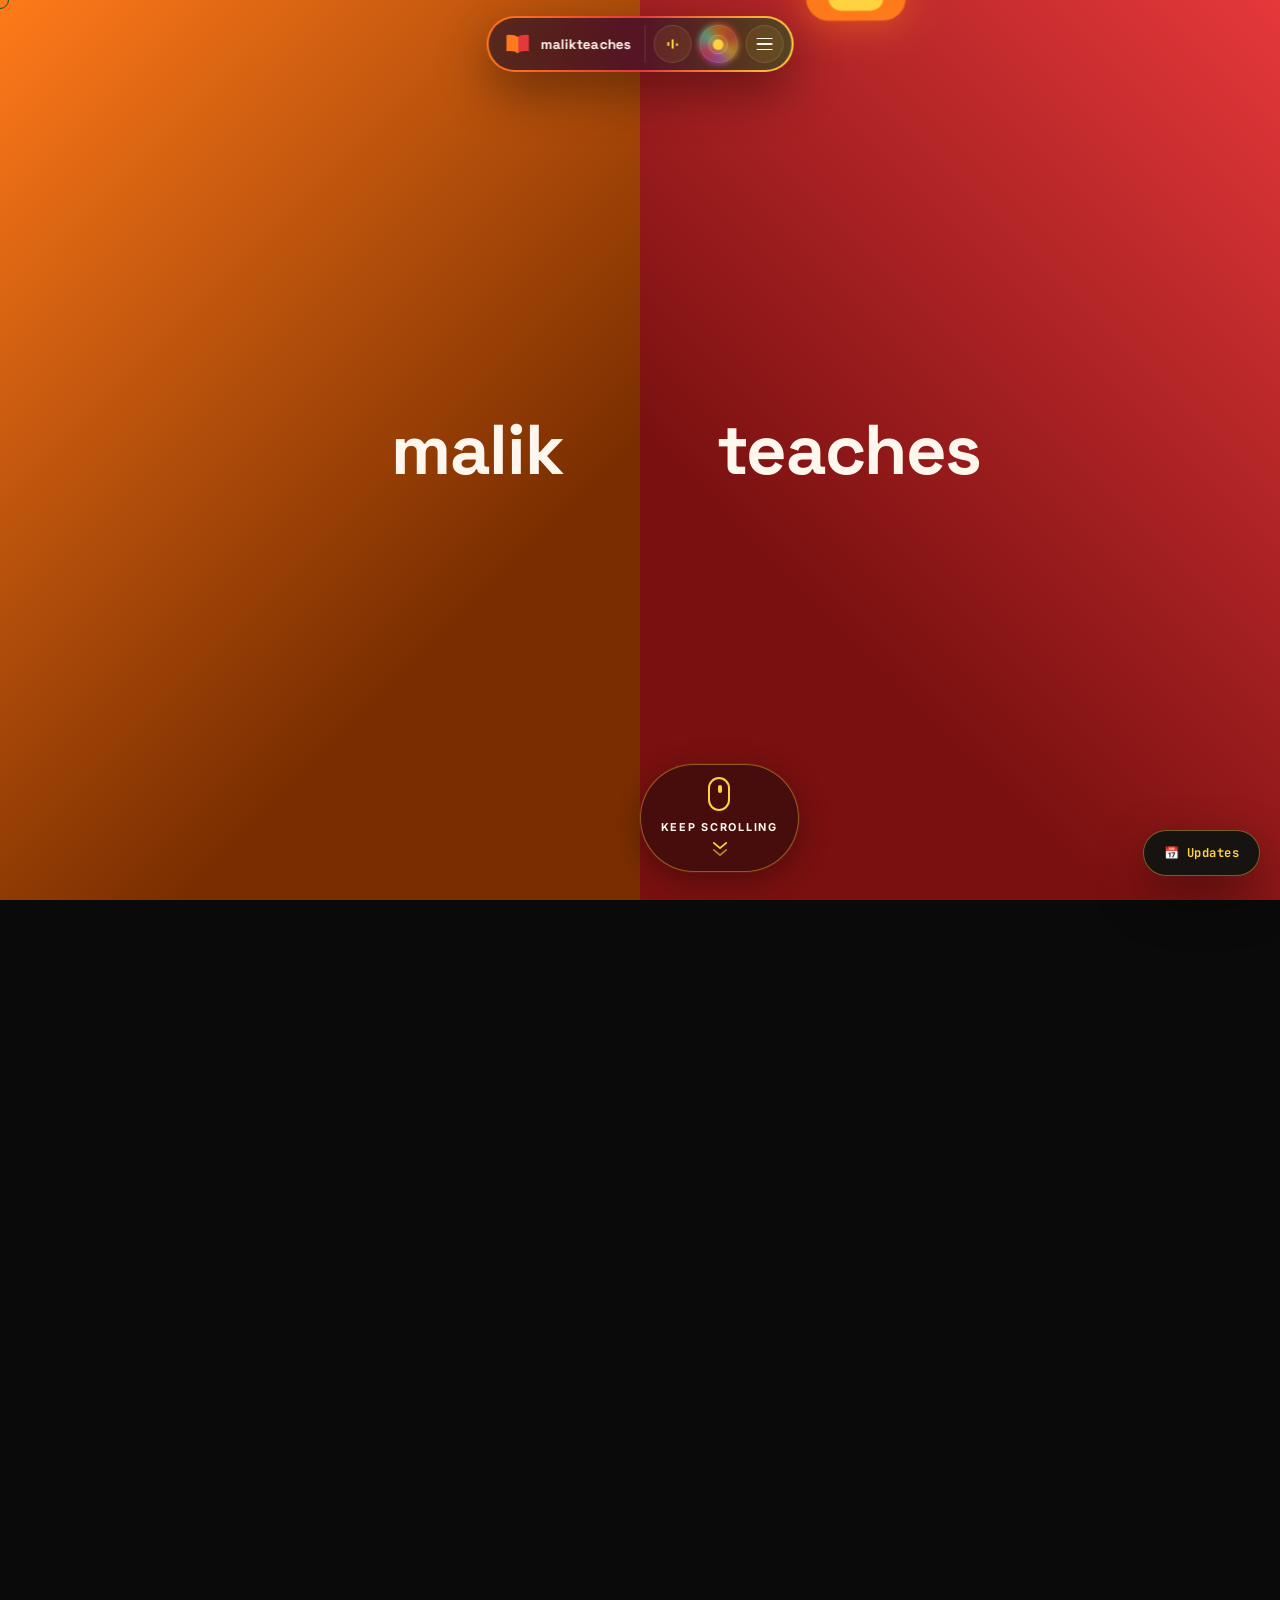
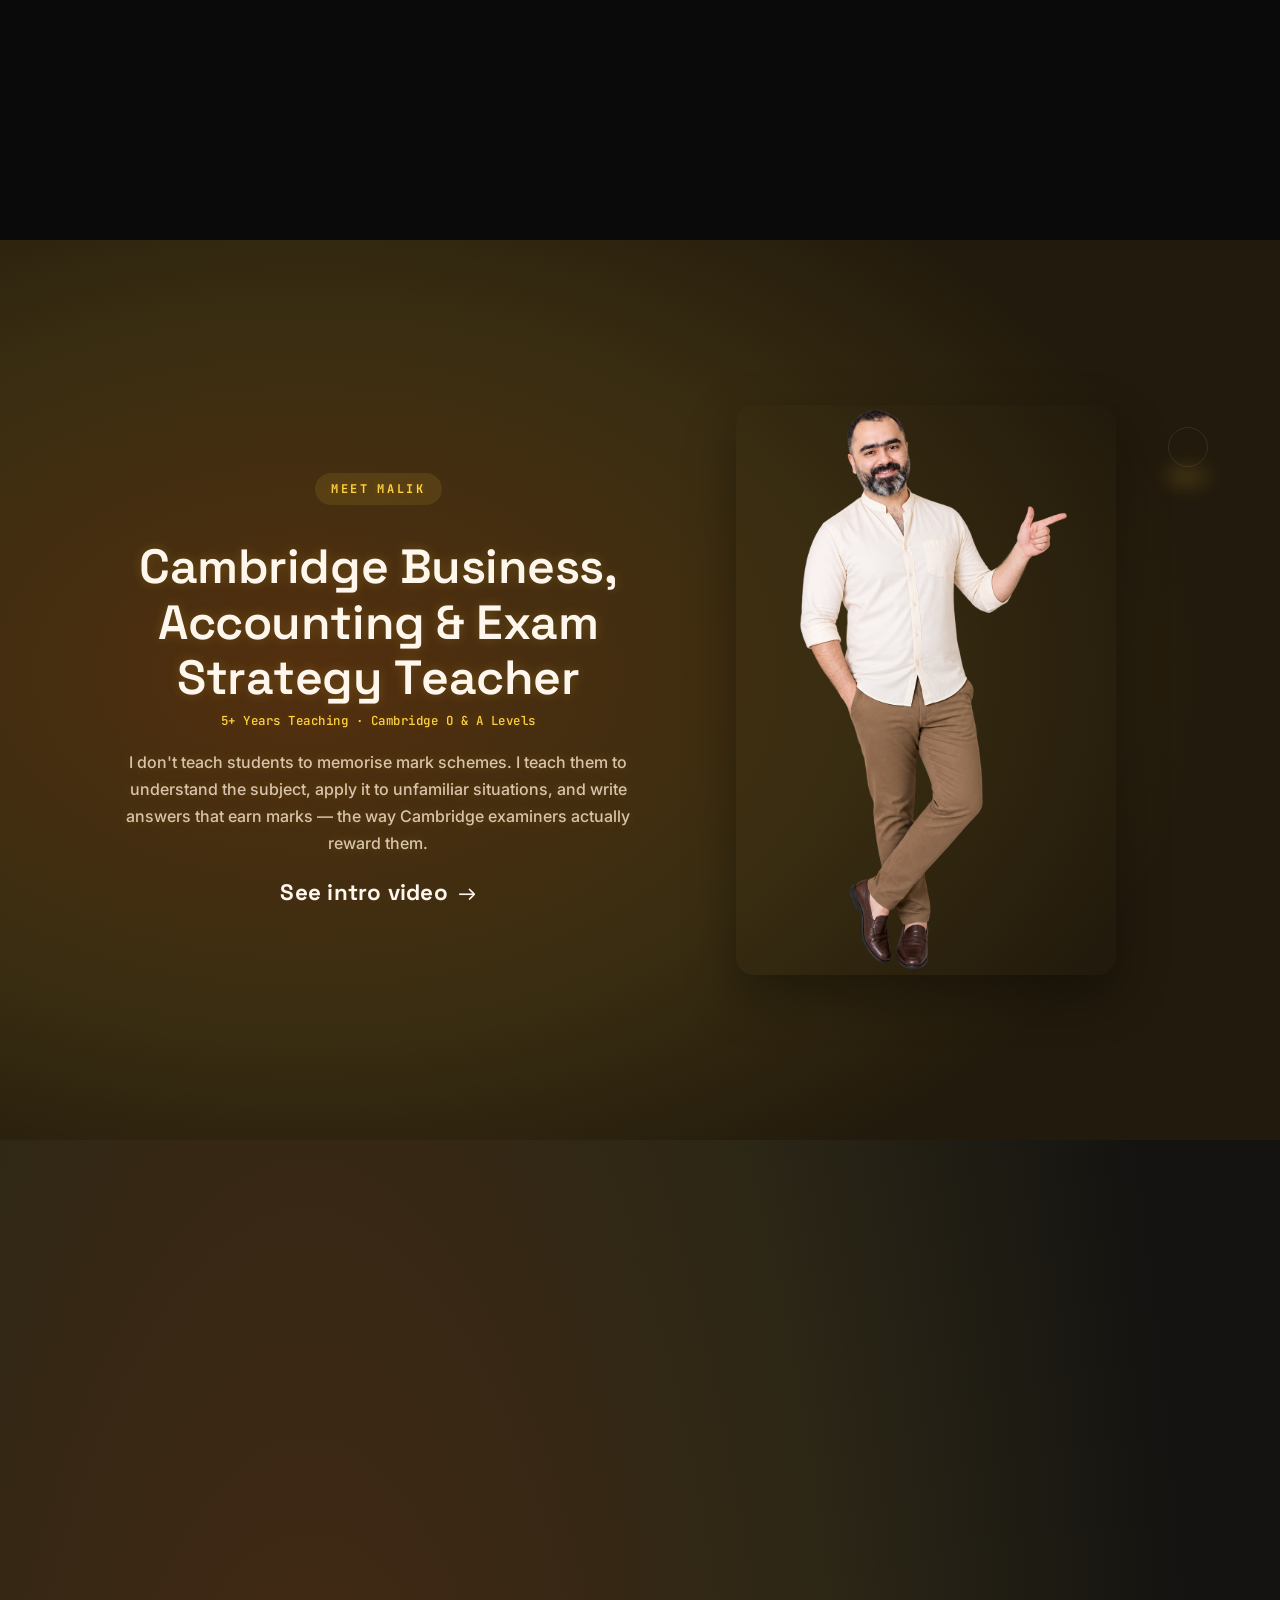
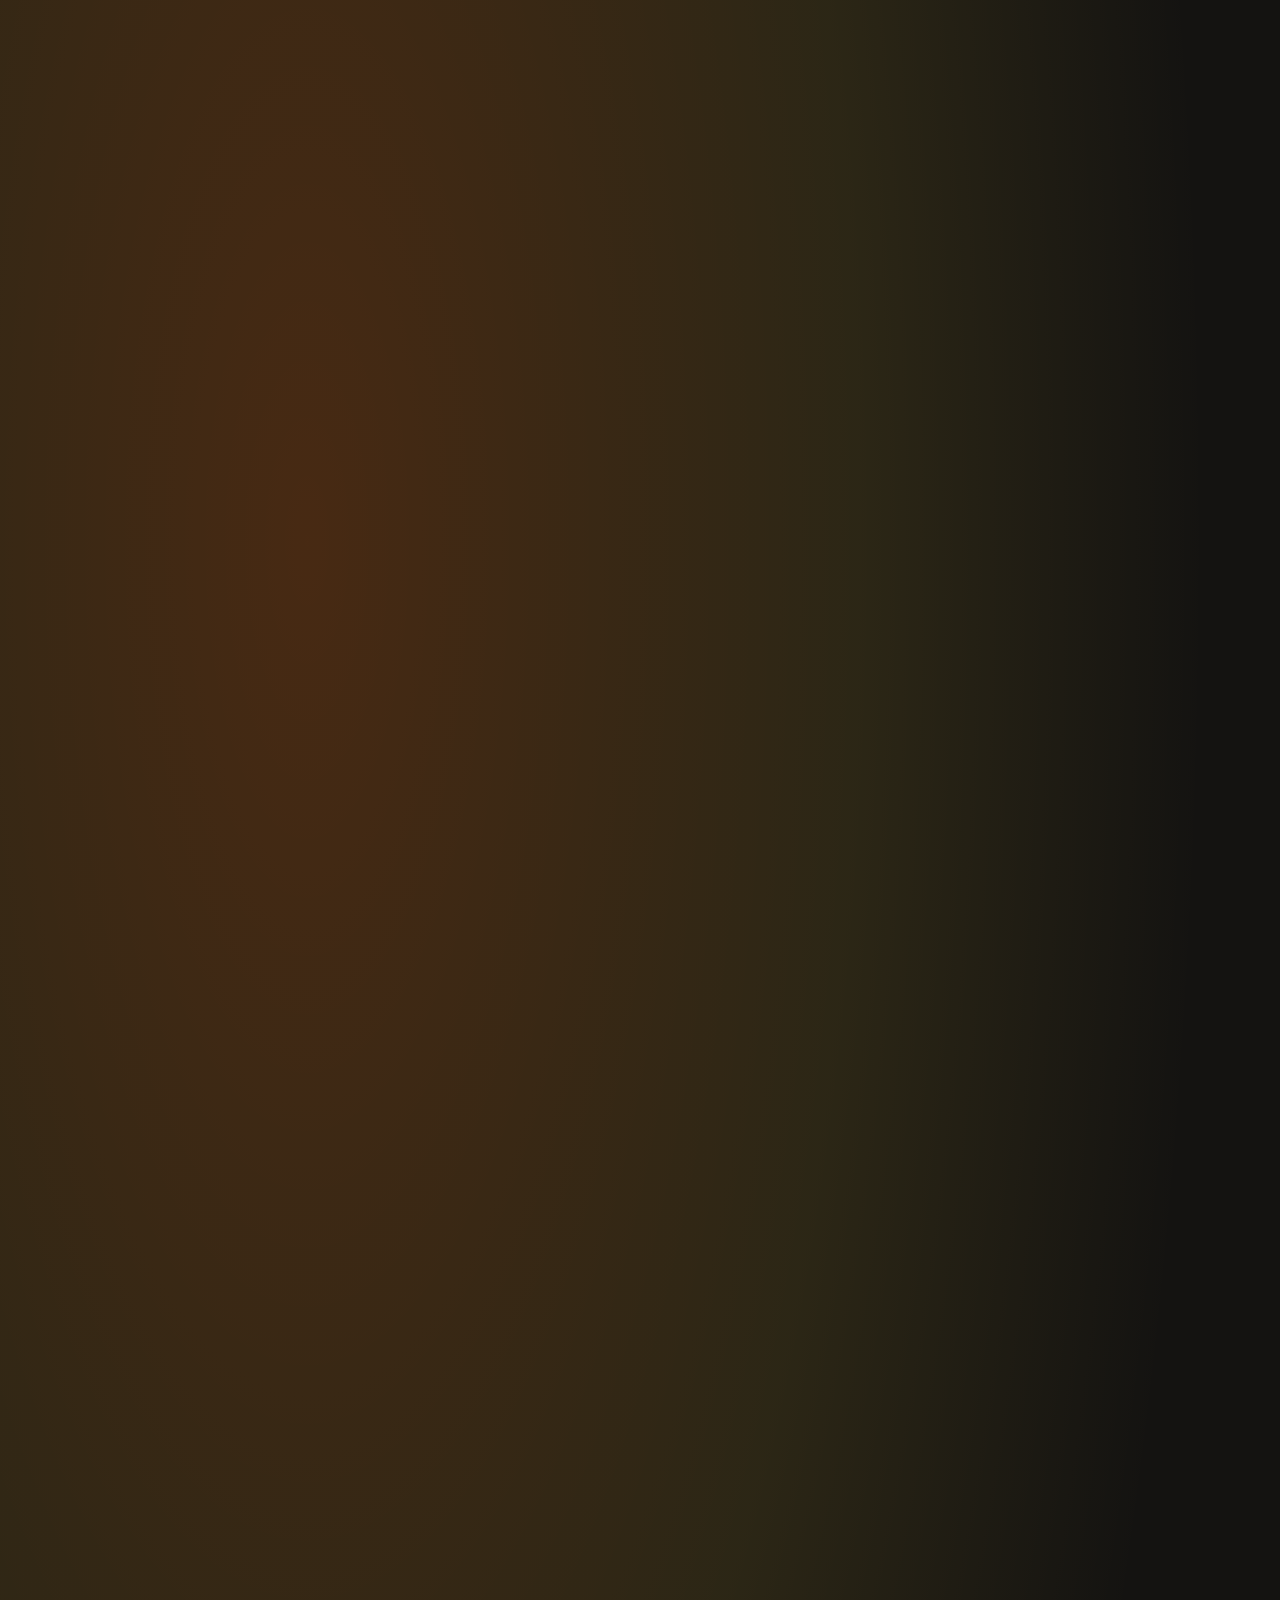
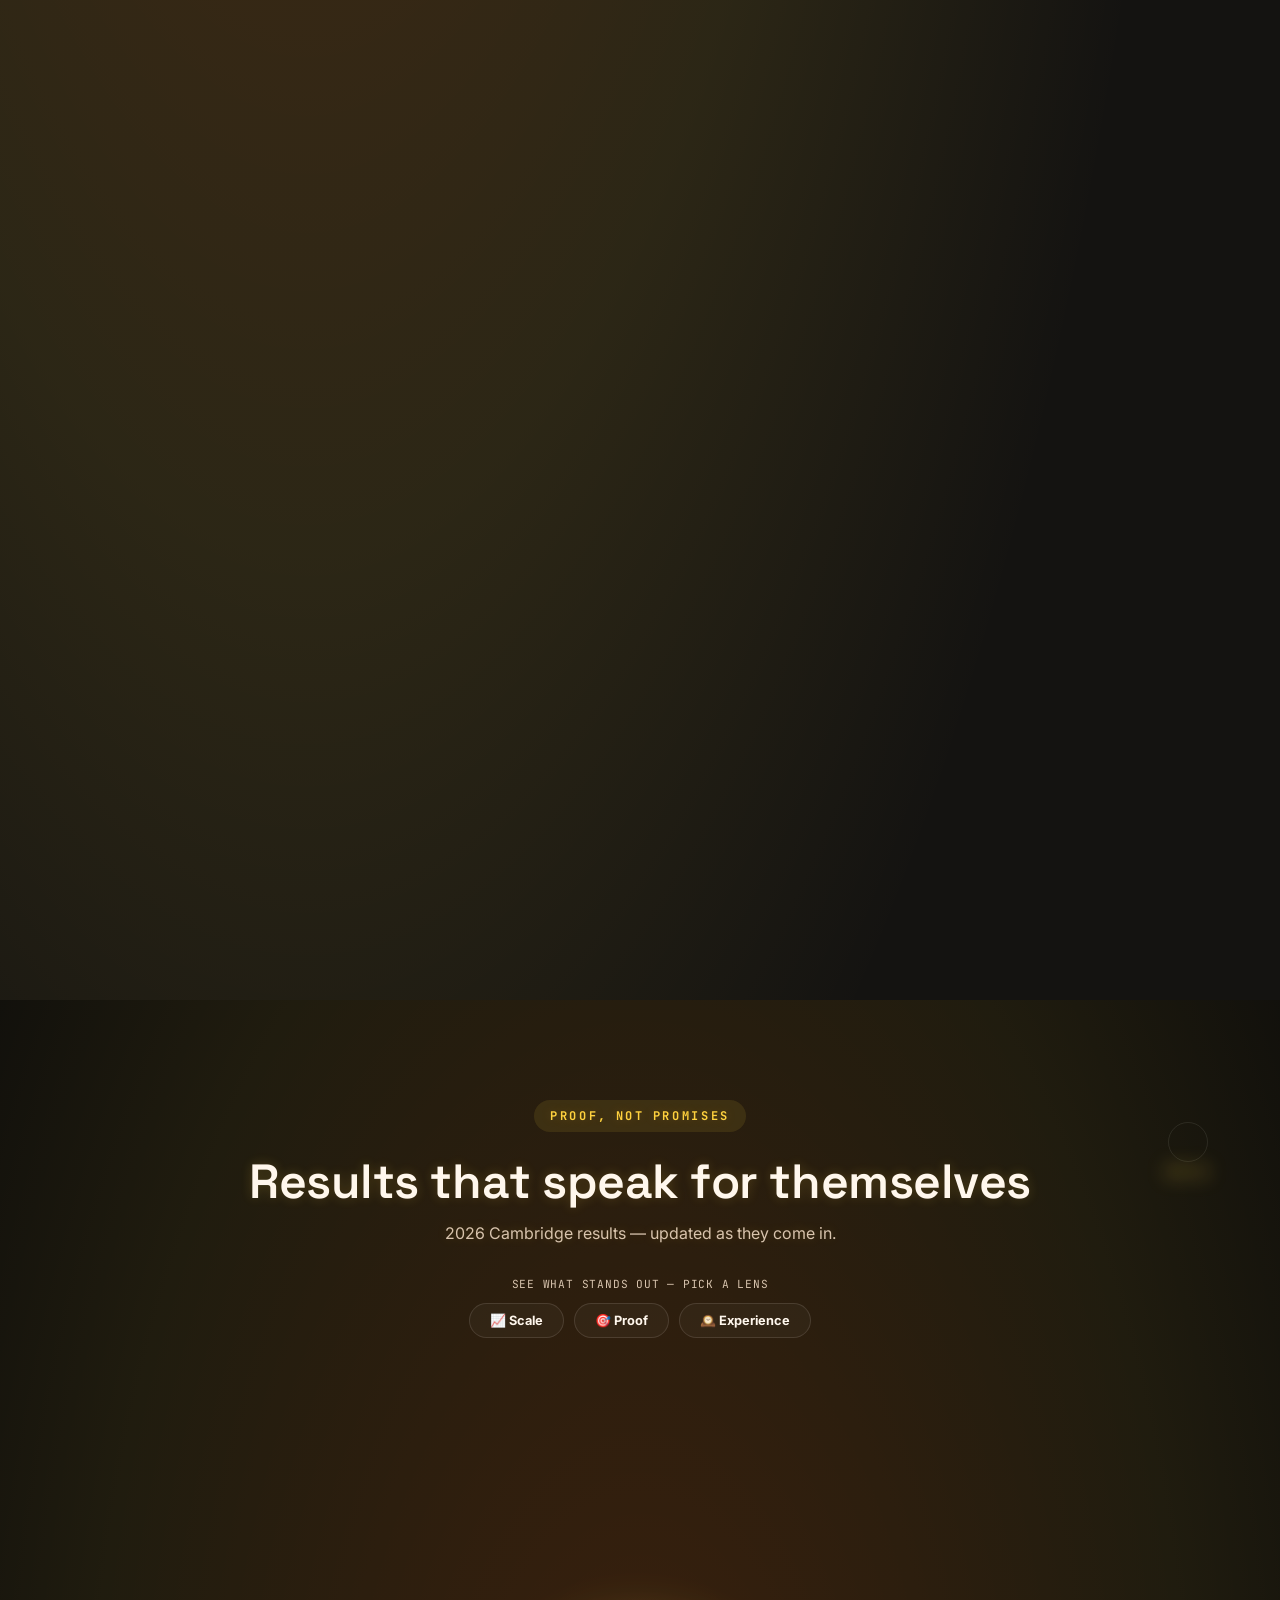
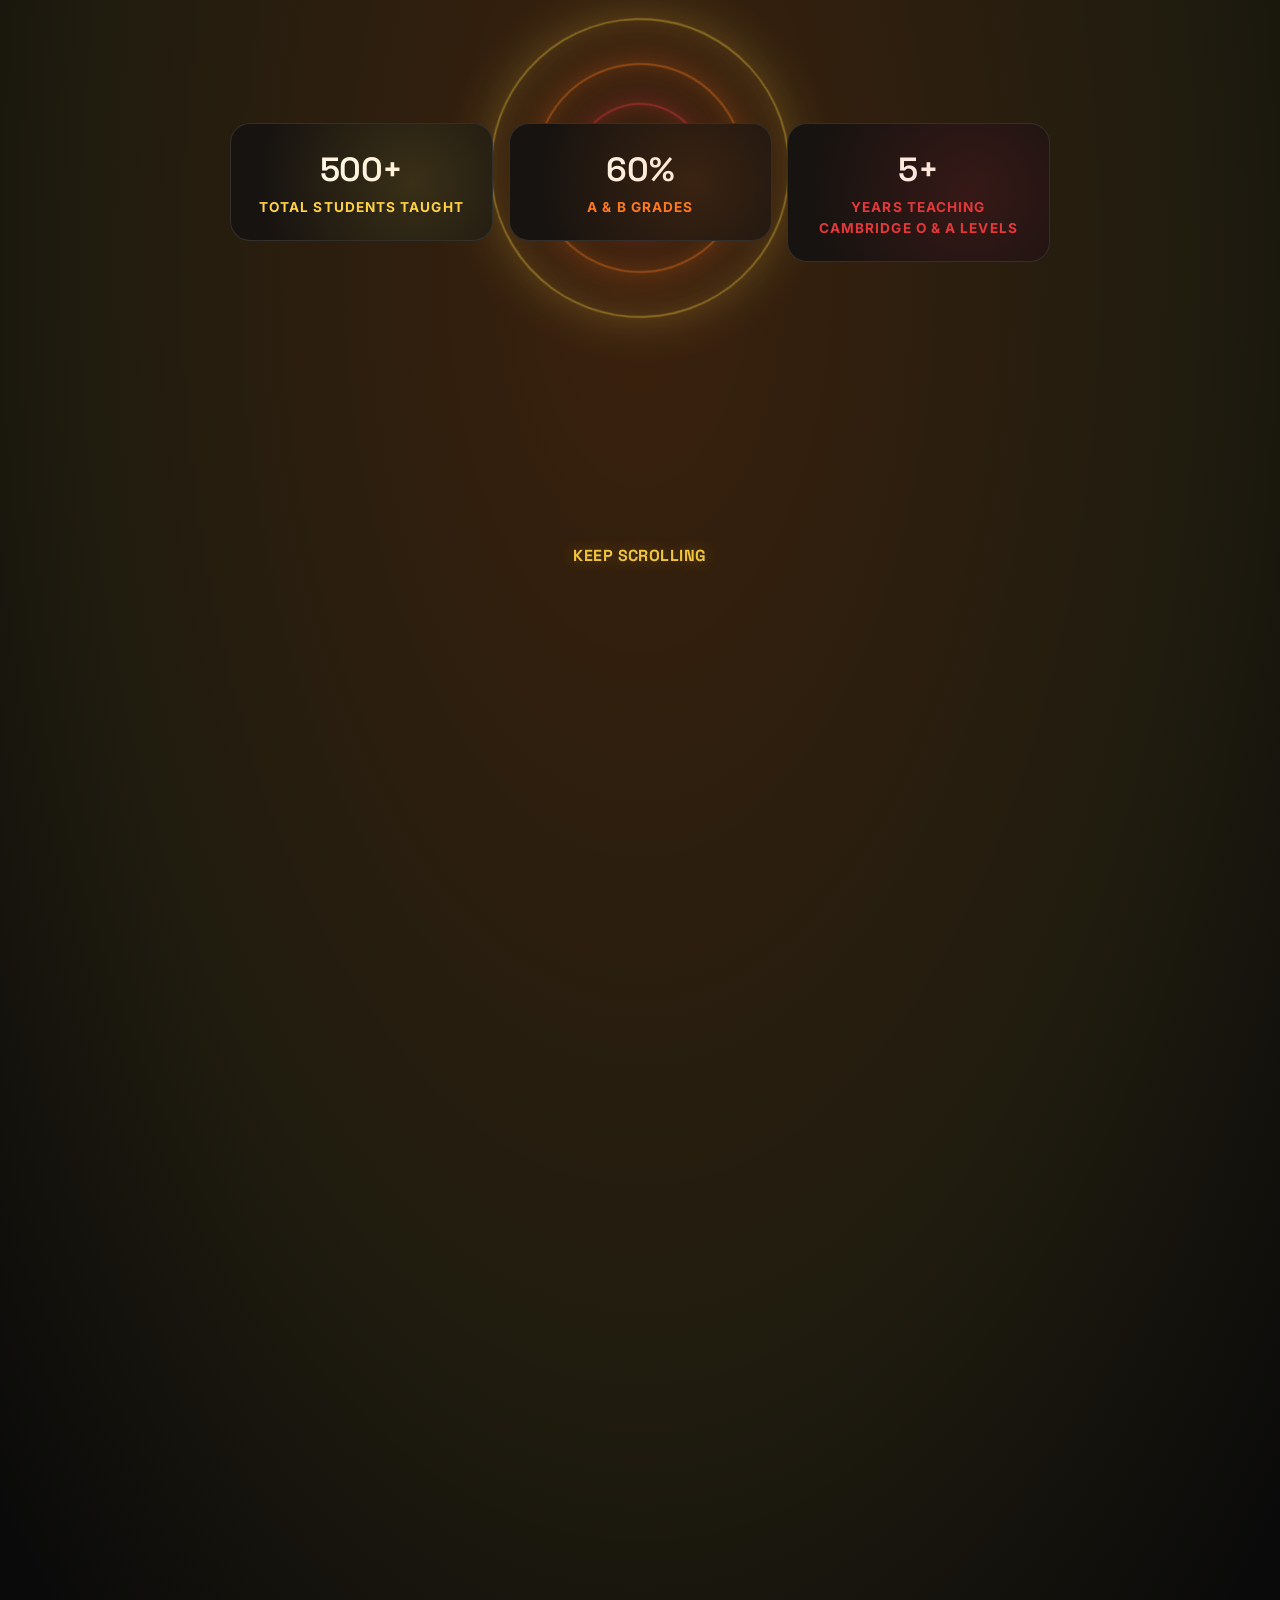
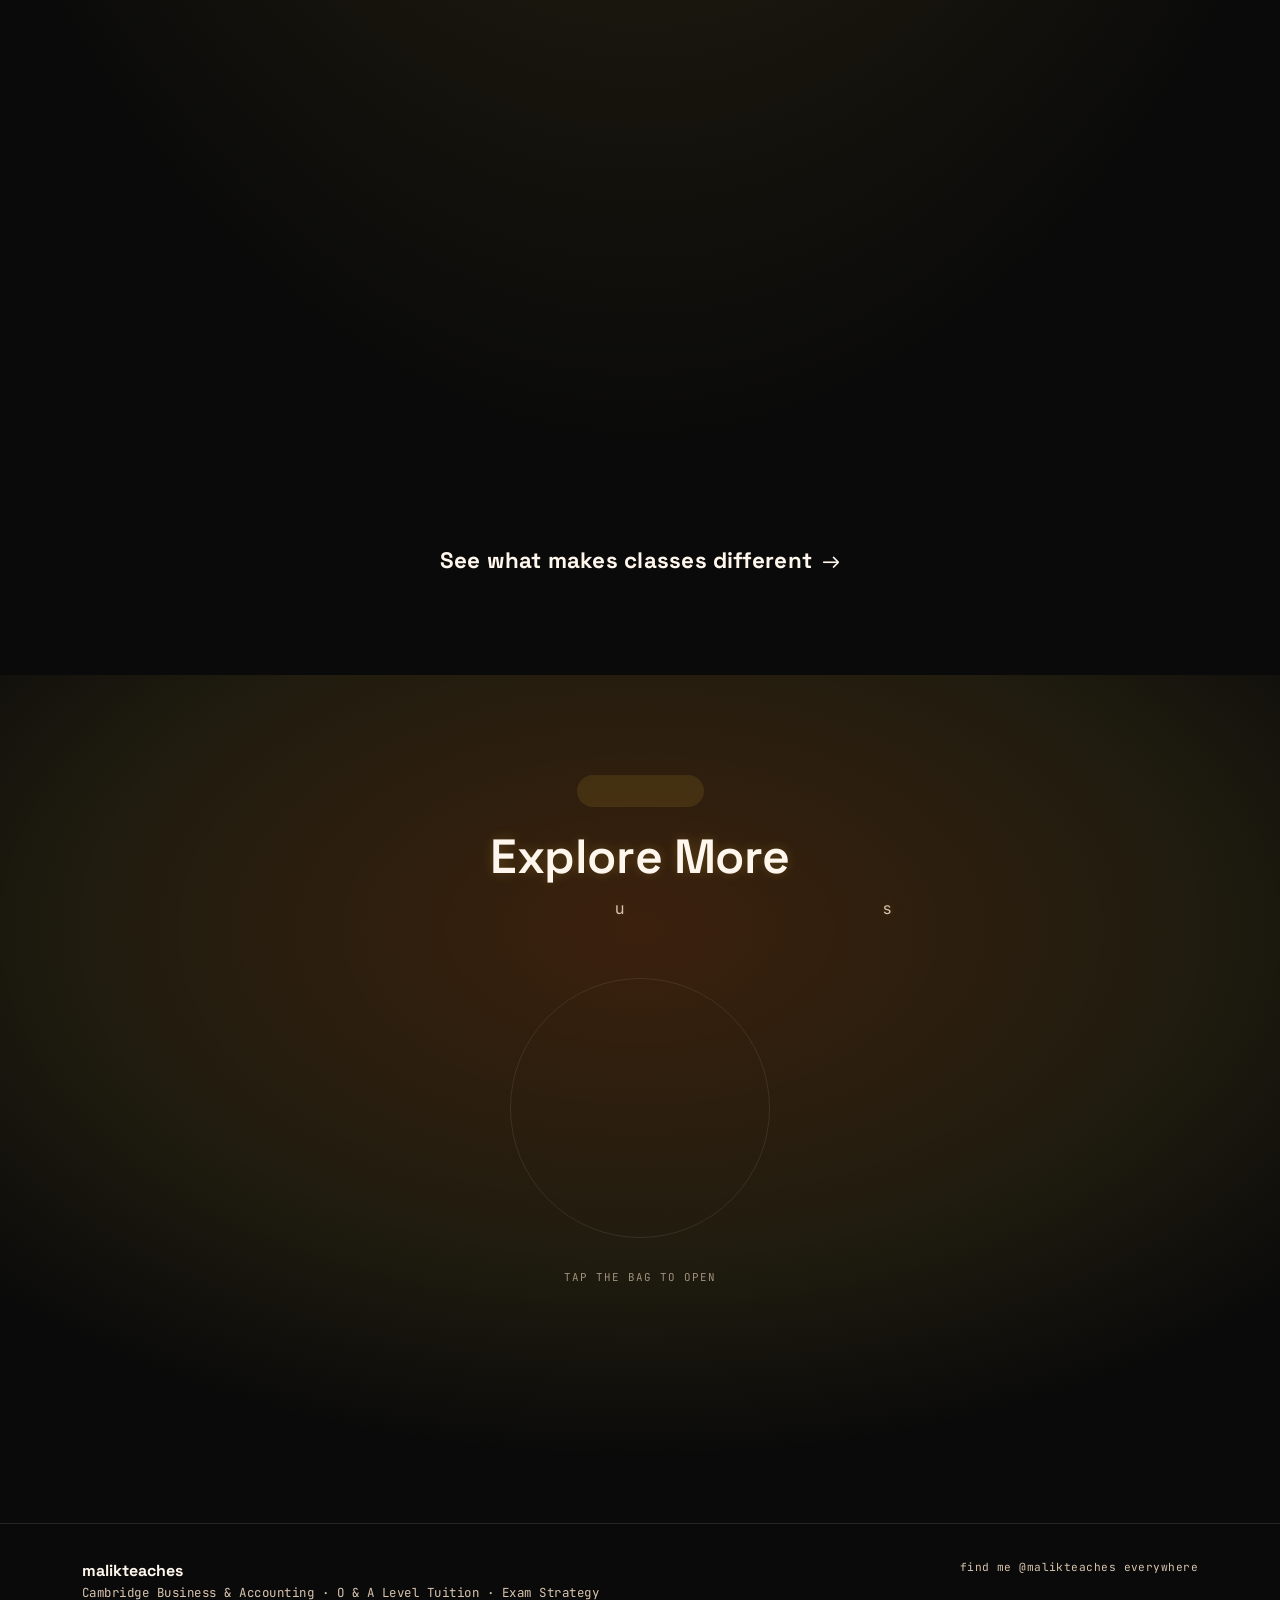
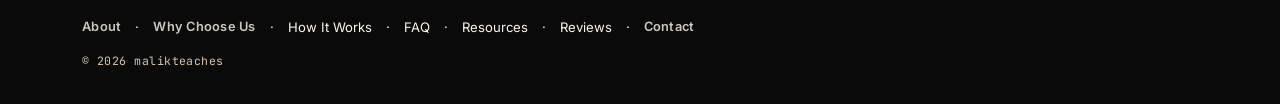
==== commit 482948b4: "Rename index.html to indexdlt.html" ====
--- a/indexdlt.html
+++ b/indexdlt.html
@@ -3666,6 +3666,21 @@
 
 
 <script>
+  // ---------- shared scroll/resize pump ----------
+  // Every section below that needs to react to scrolling (hero, book flight, Meet the
+  // Teacher's pin, the Results portal/cards pin, the text-reveal beats, the header
+  // show/hide) used to each register their own independent 'scroll' listener. Each one
+  // is individually rAF-throttled, but on a real scroll event there were SIX of them
+  // firing in the same burst, each doing its own getBoundingClientRect() reads and
+  // style writes — interleaved reads-after-writes across six separate handlers forces
+  // the browser to recompute layout repeatedly per frame instead of once. That's the
+  // main cause of mobile scroll jank. Now everything below pushes a plain update
+  // function into this array instead of registering its own listener, and a single
+  // scroll/resize handler (at the very end of this script) runs all of them back to
+  // back inside one requestAnimationFrame callback — one batch of reads, one batch of
+  // writes, once per frame, no matter how many sections are listening.
+  const scrollUpdaters = [];
+
   // ---------- background music: plays assets/music.mp3 (drop your file in that folder) ----------
   const bgMusic = document.getElementById('bgMusic');
   const musicToggle = document.getElementById('musicToggle');
@@ -4100,7 +4115,7 @@
     stages = stages.filter(s => s.el);
     if(!sectionEl || !stages.length) return;
 
-    if(!('IntersectionObserver' in window) && !window.requestAnimationFrame){
+    if(!window.requestAnimationFrame){
       stages.forEach(s => s.el.classList.add('is-visible'));
       return;
     }
@@ -4116,27 +4131,17 @@
     }
 
     function update(){
+      if(landed.every(Boolean)) return; // done — the shared pump keeps calling this
+      // harmlessly, but skip the work once every stage has already landed
       const p = progress();
       stages.forEach((stage, i) => {
         if(landed[i] || p < stage.at) return;
         landed[i] = true;
         stage.el.classList.add('is-visible');
       });
-      if(landed.every(Boolean)){
-        window.removeEventListener('scroll', onScroll);
-        window.removeEventListener('resize', onScroll);
-      }
     }
 
-    let ticking = false;
-    function onScroll(){
-      if(ticking) return;
-      ticking = true;
-      window.requestAnimationFrame(() => { update(); ticking = false; });
-    }
-
-    window.addEventListener('scroll', onScroll, { passive:true });
-    window.addEventListener('resize', onScroll);
+    scrollUpdaters.push(update);
     update();
   }
 
@@ -4219,14 +4224,7 @@
       });
     }
 
-    let ticking = false;
-    function onScrollOrResize(){
-      if(ticking) return;
-      ticking = true;
-      window.requestAnimationFrame(() => { update(); ticking = false; });
-    }
-    window.addEventListener('scroll', onScrollOrResize, { passive:true });
-    window.addEventListener('resize', onScrollOrResize);
+    scrollUpdaters.push(update);
     update();
   })();
 
@@ -4717,11 +4715,16 @@
     scrollProgressEl.classList.toggle('is-hidden', pct >= 99.5);
   }
 
-  // this drives the hero flight path, the Results car scene, and the book-landing chain —
-  // each run does several getBoundingClientRect() reads (forced layout) plus a batch of
-  // style writes. Raw 'scroll' events can fire far more often than the screen can repaint
-  // during momentum scrolling on mobile, so without this guard the heavy work was running
-  // several times per frame instead of once — the main source of scroll jank on phones.
+  // ---------------------------------------------------------------------------
+  // This is the single master scroll/resize pump for the whole page (see the
+  // scrollUpdaters explainer at the very top of this script). It always runs the
+  // hero flight path, the book-landing chain, and the progress bar directly, then
+  // runs every other section's registered update function in the same batch — one
+  // rAF callback, one set of layout reads, one set of writes, no matter how many
+  // sections are listening. This replaced six independent 'scroll' listeners that
+  // were each individually throttled but still collectively firing several rounds
+  // of forced layout per frame — the main source of scroll jank on phones.
+  // ---------------------------------------------------------------------------
   let heroScrollTicking = false;
   function onScrollOrResize(){
     if(heroScrollTicking) return;
@@ -4731,6 +4734,7 @@
       computeBookTarget();
       updateScrollProgress();
       ensureBookLoopRunning();
+      for(let i = 0; i < scrollUpdaters.length; i++) scrollUpdaters[i]();
       heroScrollTicking = false;
     });
   }
@@ -5066,15 +5070,7 @@
       });
     }
 
-    let ticking = false;
-    function onScrollOrResize(){
-      if(ticking) return;
-      ticking = true;
-      window.requestAnimationFrame(() => { updateMeetReveal(); ticking = false; });
-    }
-
-    window.addEventListener('scroll', onScrollOrResize, { passive:true });
-    window.addEventListener('resize', onScrollOrResize);
+    scrollUpdaters.push(updateMeetReveal);
     updateMeetReveal();
   })();
 
@@ -5168,18 +5164,18 @@
       sections.forEach(s => spyObserver.observe(s));
     }
 
-    // hide the pill when scrolling down past the hero, bring it back on scroll up
-    let lastY = window.scrollY, ticking = false;
-    function onScroll(){
+    // hide the pill when scrolling down past the hero, bring it back on scroll up.
+    // This one only reads window.scrollY (no layout-forcing getBoundingClientRect), so
+    // it's cheap, but it still joins the shared pump rather than keeping its own
+    // listener — one less scroll handler for the browser to dispatch to per frame.
+    let lastY = window.scrollY;
+    function updateHeaderVisibility(){
       const y = window.scrollY;
       if(y > lastY + 6 && y > 140){ header.classList.add('is-hidden'); }
       else if(y < lastY - 6 || y < 140){ header.classList.remove('is-hidden'); }
       lastY = y;
-      ticking = false;
     }
-    window.addEventListener('scroll', () => {
-      if(!ticking){ window.requestAnimationFrame(onScroll); ticking = true; }
-    }, { passive: true });
+    scrollUpdaters.push(updateHeaderVisibility);
 
     // burger: opens the expandable menu panel, closes on link click or outside click
     if(burger && mobileNav){
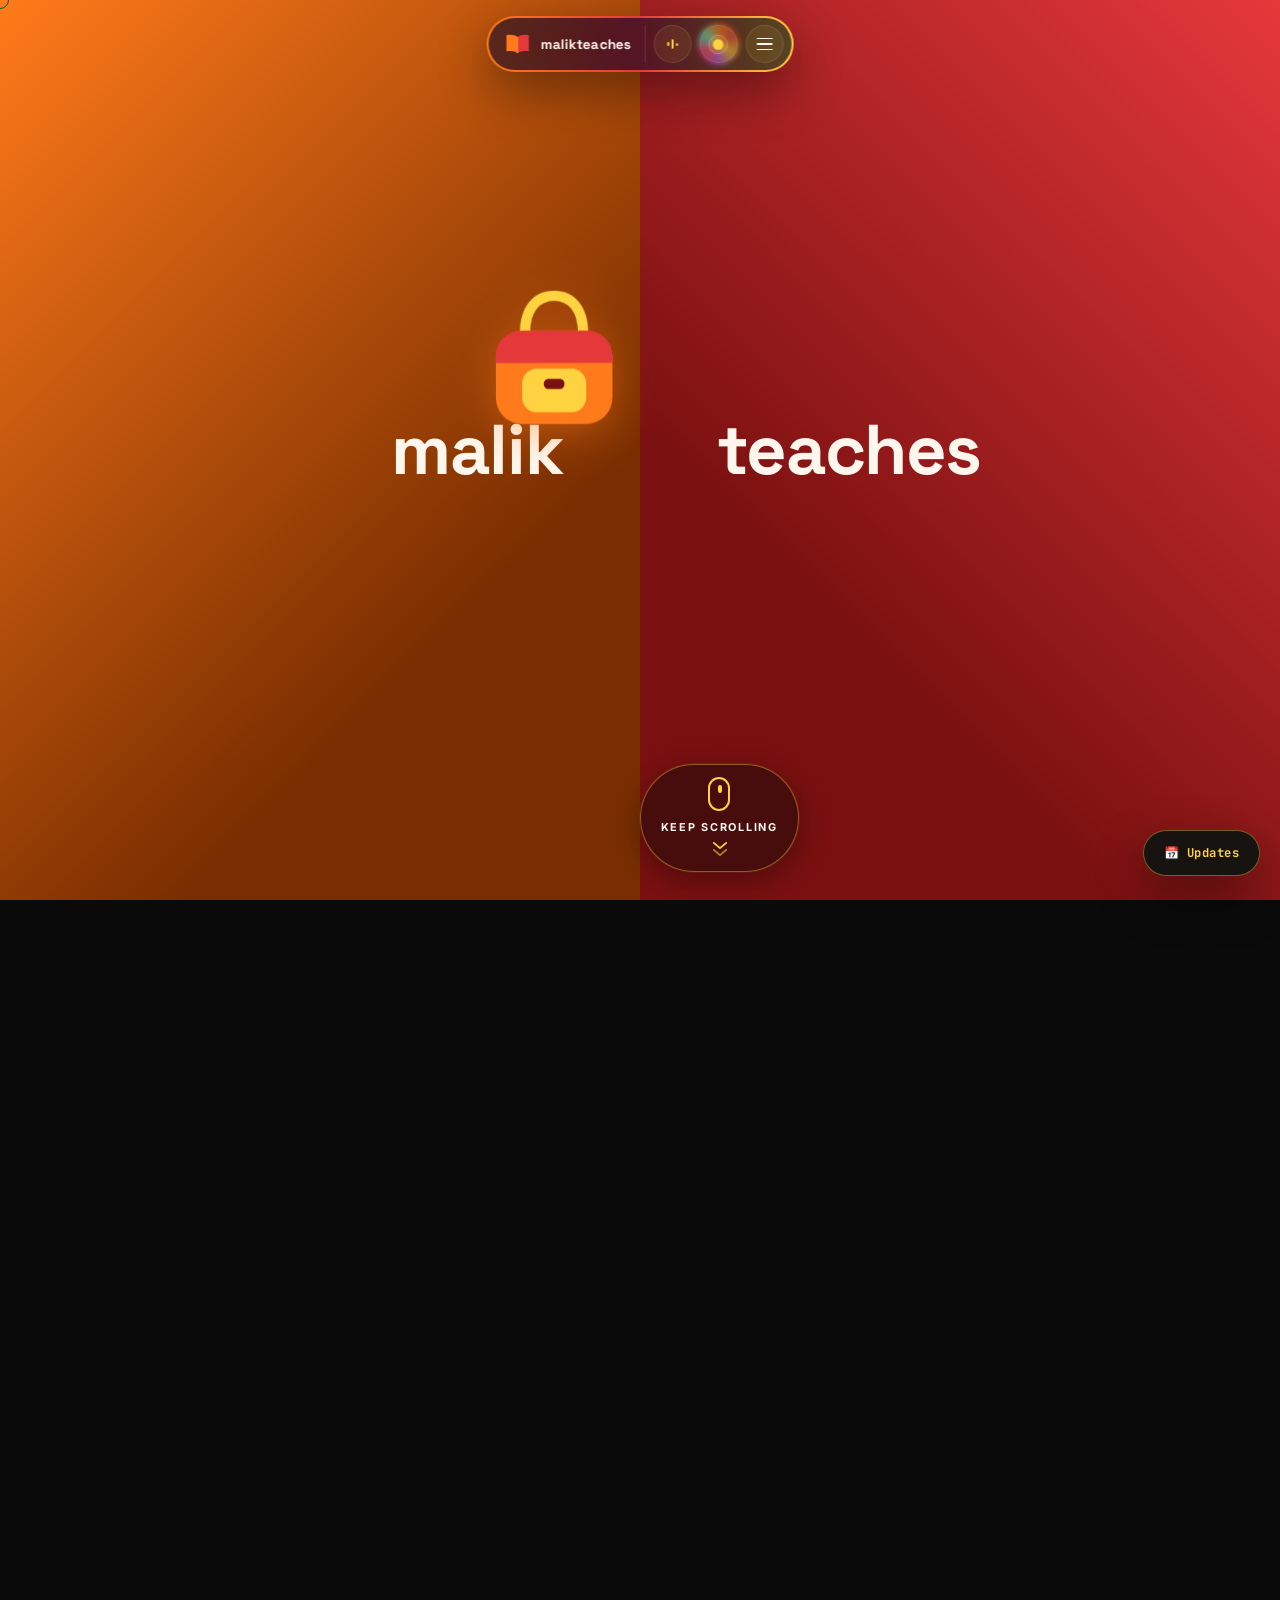
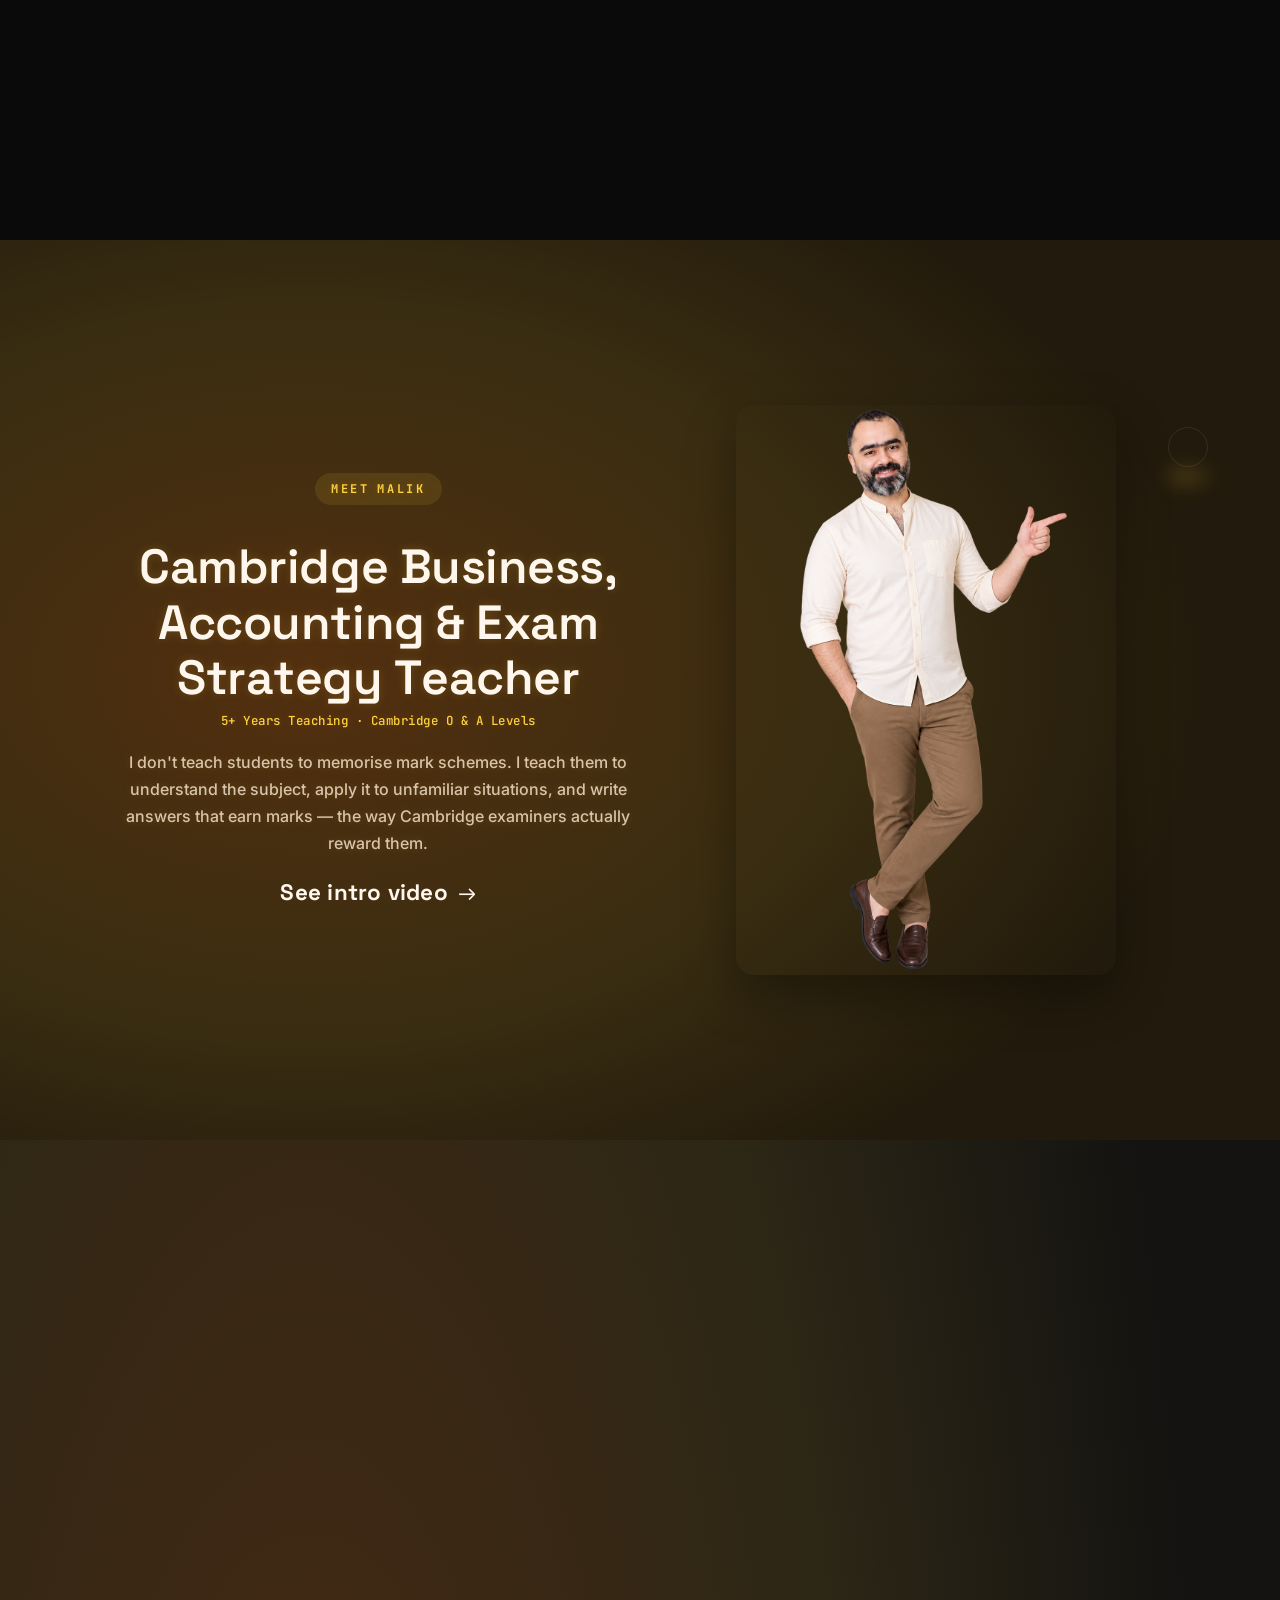
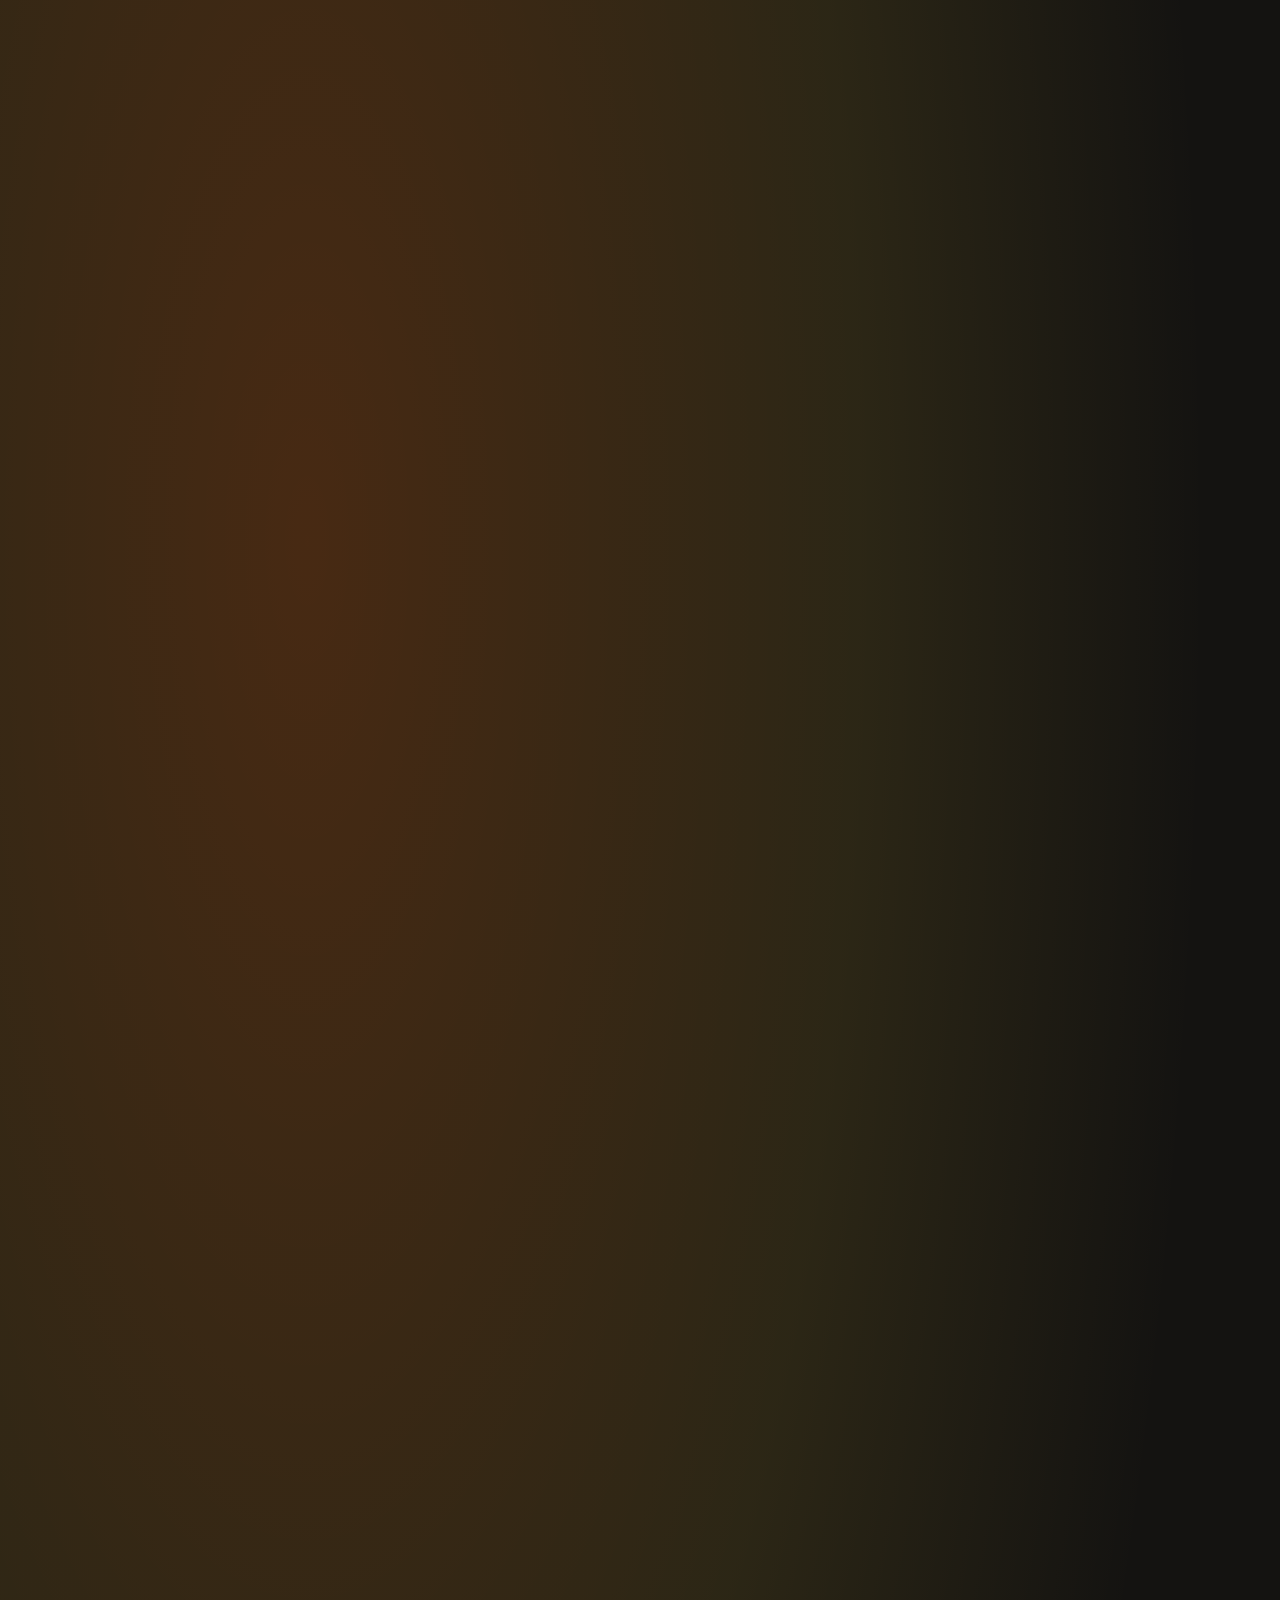
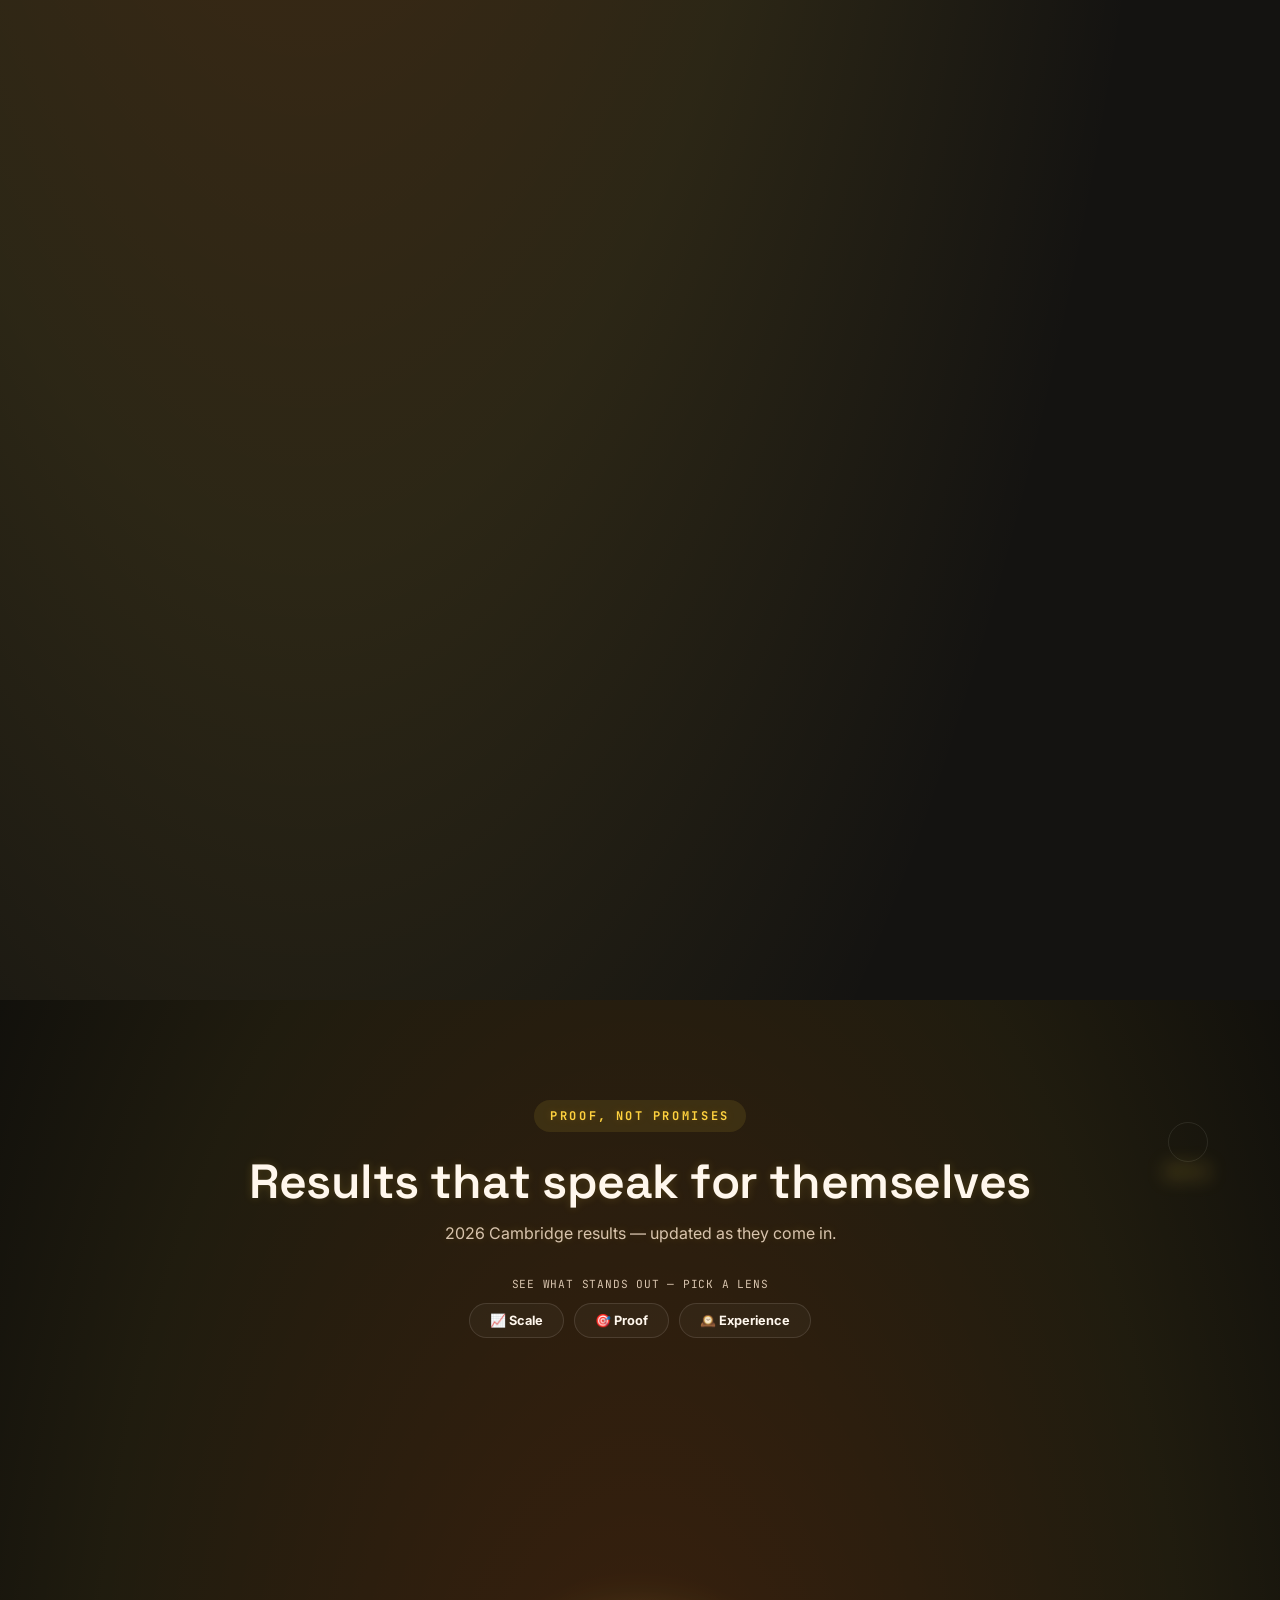
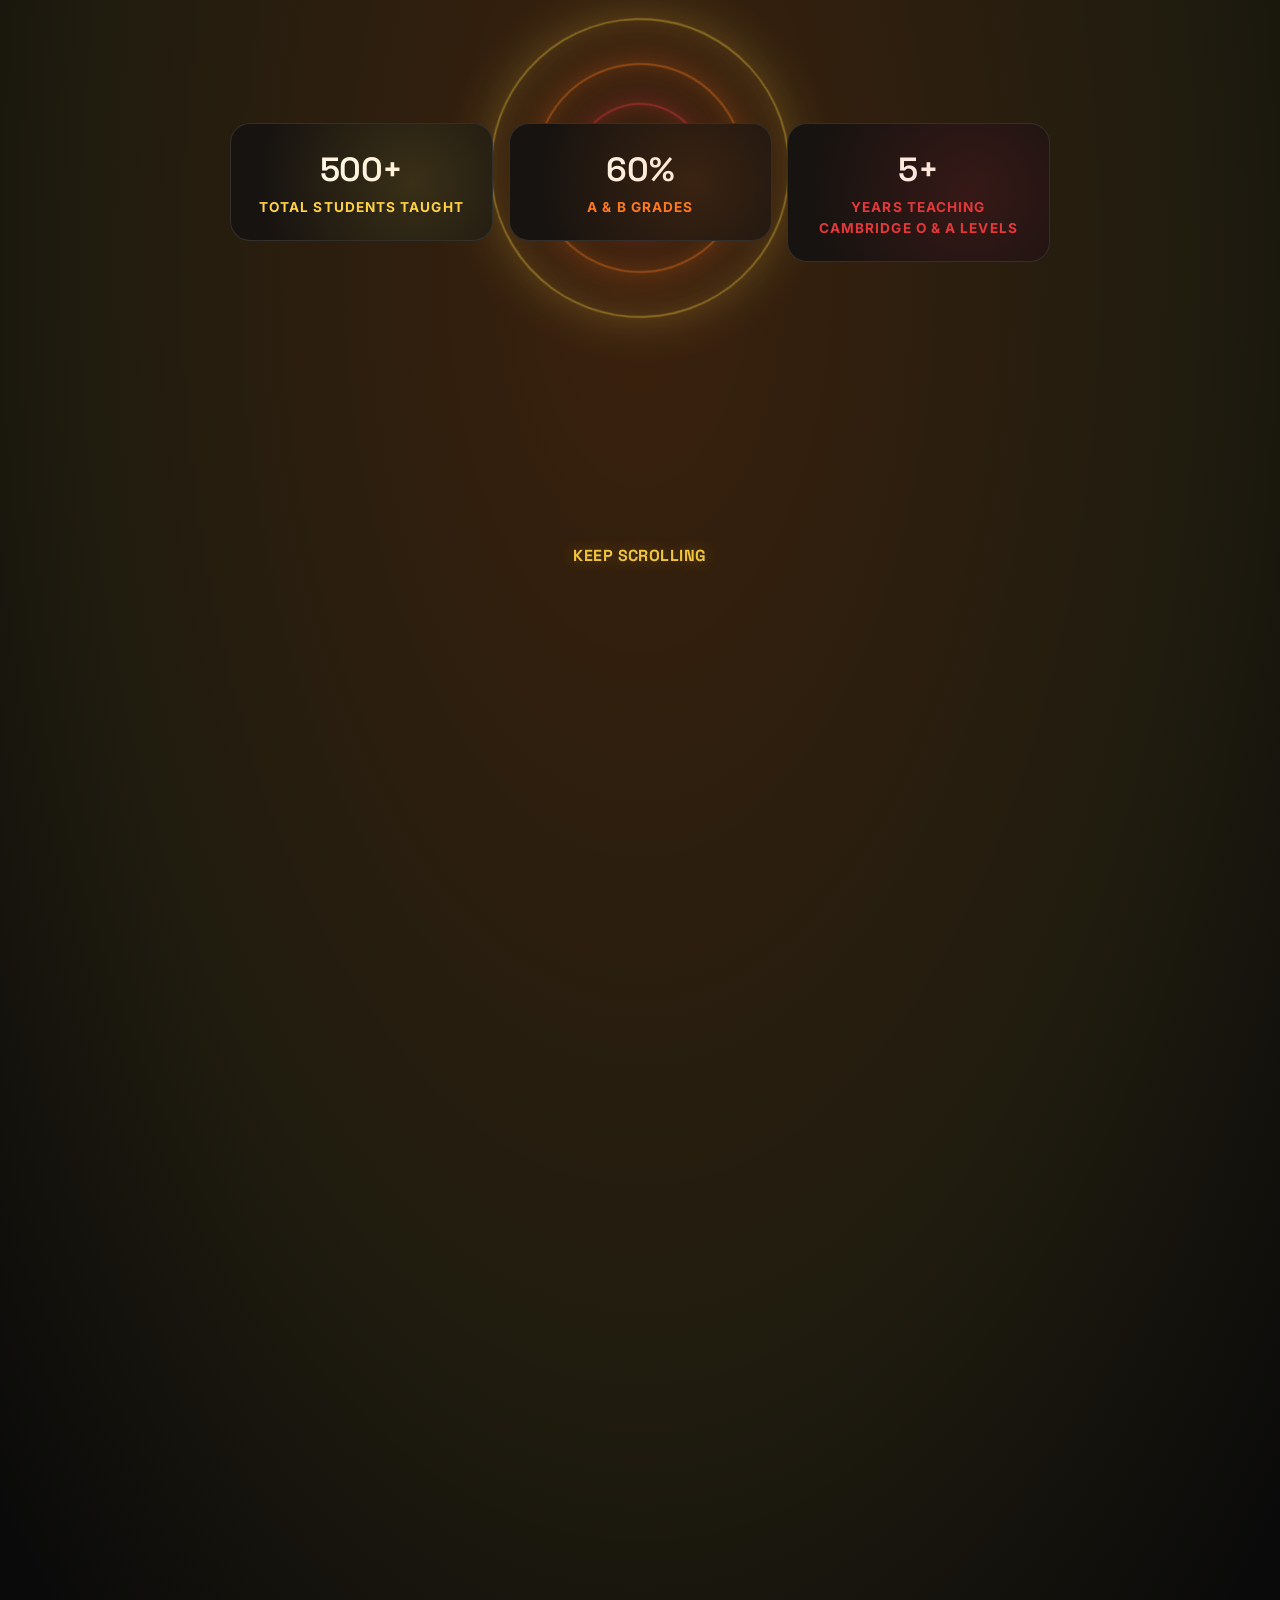
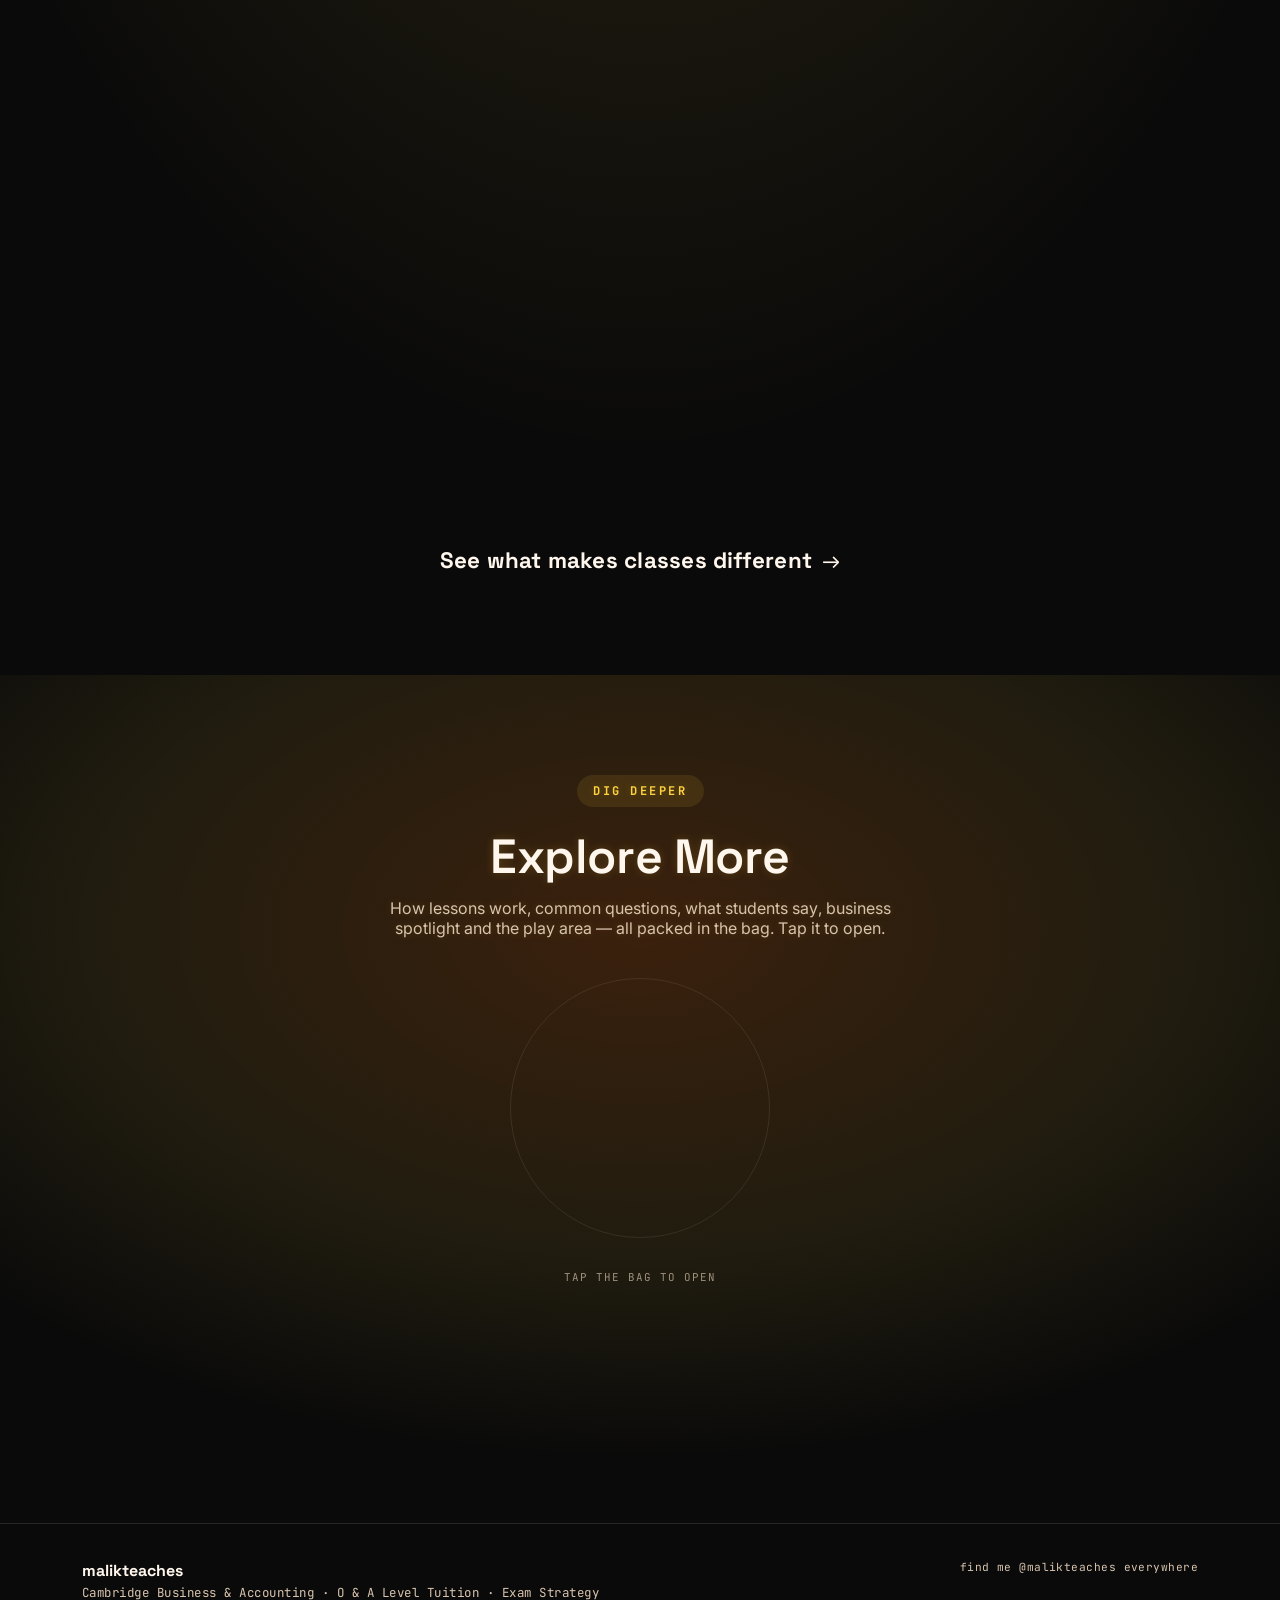
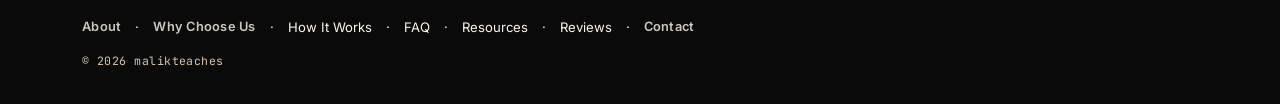
==== commit 959406ea: "Rename index.html to indexdlt.html" ====
--- a/indexdlt.html
+++ b/indexdlt.html
@@ -327,6 +327,17 @@
     overflow:hidden; clip:rect(0,0,0,0); white-space:nowrap; border:0;
   }
 
+  /* skip link: off-screen until keyboard-focused, then pinned to the top so anyone
+     tabbing through the page (or using a screen reader) can bypass the animated
+     header/hero and land straight on the real content */
+  .skip-link{
+    position:absolute; top:-60px; left:12px; z-index:1000;
+    background:var(--yellow); color:var(--ink); font-weight:700; font-size:0.85rem;
+    padding:12px 20px; border-radius:10px; text-decoration:none;
+    transition:top 0.2s var(--ease);
+  }
+  .skip-link:focus{ top:12px; }
+
   h1,h2,h3{
     font-family:var(--font-heading), sans-serif; font-weight:var(--heading-weight); letter-spacing:var(--heading-tracking);
     transition: font-weight var(--theme-dur) var(--ease), letter-spacing var(--theme-dur) var(--ease), color var(--theme-dur) var(--ease);
@@ -585,23 +596,48 @@
      color their parent element already has (yellow eyebrow, white heading,
      dim body copy, ...) rather than forcing a fixed color, so the same
      conjure-in effect works correctly wherever it's applied. ---------- */
+  /* ---- redesigned "magic text" reveal ----
+     The old version staggered every single letter at a fixed per-letter delay with
+     no ceiling that scaled to the text length, so a normal-length headline (30-50
+     letters) could take 1-2.5s just to finish cascading in, and the longest body
+     copy on the page (150+ letters) took multiple seconds — that's what read as
+     "slow" even though each individual letter's own animation was fast. The fix
+     isn't a longer/fancier animation, it's a shorter, punchier one with a stagger
+     that's capped to a small, constant WALL-CLOCK budget no matter how long the
+     sentence is: every magic-text block — headline or full paragraph — is fully
+     settled in well under half a second. Per-letter cost is also cut hard on
+     mobile: transform + opacity only (no blur, no layered text-shadow glow),
+     which is compositor-only work instead of forcing a rasterize on every frame. */
   .magic-letter{
     display:inline-block; opacity:0; color:inherit;
-    transform:translateY(14px) scale(0.35) rotate(var(--lr, 0deg));
-    filter:blur(5px);
+    transform:translateY(8px) scale(0.6) rotate(var(--lr, 0deg));
+    filter:blur(3px);
   }
   @keyframes magic-letter-in{
     0%{
-      opacity:0; transform:translateY(14px) scale(0.35) rotate(var(--lr, 0deg));
-      filter:blur(5px); text-shadow:0 0 0 rgba(255,255,255,0);
+      opacity:0; transform:translateY(8px) scale(0.6) rotate(var(--lr, 0deg));
+      filter:blur(3px); text-shadow:0 0 0 rgba(255,255,255,0);
     }
-    55%{
-      opacity:1; transform:translateY(-3px) scale(1.18) rotate(0deg);
-      filter:blur(0); text-shadow:0 0 18px rgba(255,255,255,0.85), 0 0 30px rgba(var(--yellow-rgb),0.65);
+    60%{
+      opacity:1; transform:translateY(-1px) scale(1.08) rotate(0deg);
+      filter:blur(0); text-shadow:0 0 12px rgba(255,255,255,0.7), 0 0 20px rgba(var(--yellow-rgb),0.5);
     }
     100%{
       opacity:1; transform:translateY(0) scale(1) rotate(0deg);
-      filter:blur(0); text-shadow:0 0 12px rgba(var(--yellow-rgb),0.2);
+      filter:blur(0); text-shadow:0 0 10px rgba(var(--yellow-rgb),0.18);
+    }
+  }
+  /* mobile/touch: transform+opacity only (no filter, no glow) — both compositor-
+     friendly and effectively free, versus the blur()+text-shadow above which forces
+     a rasterize on every one of the 50-200+ letters a sentence can spawn. Same
+     snappy pop-settle shape, a fraction of the paint cost. Redefining the same-named
+     keyframes only takes effect inside this media query, so desktop is untouched. */
+  @media (max-width:860px), (pointer:coarse){
+    .magic-letter{ filter:none; transform:translateY(6px) scale(0.7) rotate(var(--lr, 0deg)); }
+    @keyframes magic-letter-in{
+      0%{ opacity:0; transform:translateY(6px) scale(0.7) rotate(var(--lr, 0deg)); }
+      60%{ opacity:1; transform:translateY(-1px) scale(1.05) rotate(0deg); }
+      100%{ opacity:1; transform:translateY(0) scale(1) rotate(0deg); }
     }
   }
 
@@ -626,7 +662,7 @@
   .hero-orb-text{
     position:relative; margin:0 auto; max-width:min(60vw, 340px);
     font-family:var(--font-heading), sans-serif; font-weight:700;
-    color:rgba(var(--yellow-rgb),0.95); line-height:1.28;
+    color:rgba(var(--yellow-rgb),0.95); line-height:1.28; text-align:center;
     font-size:calc(var(--hero-text-base, 1rem) * var(--rand-scale, 1));
     pointer-events:none;
   }
@@ -634,11 +670,40 @@
   .hero-orb-text-main{ --hero-text-base: 1.4rem; }
 
   .hero-orb-group.is-awake .magic-letter{
-    animation: magic-letter-in 0.75s cubic-bezier(.22,.85,.3,1.4) forwards;
-    animation-delay: calc(var(--li, 0) * 32ms);
+    animation: magic-letter-in 0.45s cubic-bezier(.22,.9,.32,1.2) forwards;
+    animation-delay: calc(min(var(--li, 0), 16) * 11ms);
+  }
+  @media (max-width:860px), (pointer:coarse){
+    /* on mobile, skip the letter-by-letter cascade entirely for the hero's
+       floating messages — even capped, staggering 20-40 individual spans reads
+       as sluggish when it's competing with the scroll-jacked flight for the
+       browser's attention. Instead the whole phrase pops in as ONE block: a
+       single transform+opacity animation, no per-letter timing math, settled
+       in 300ms flat regardless of how long the line is. Snappier and, with the
+       little overshoot, still has personality. */
+    .hero-orb-group.is-awake .magic-letter{ animation:none; opacity:1; transform:none; filter:none; }
+    .hero-orb-text{ opacity:0; transform:translateY(14px) scale(0.88); }
+    .hero-orb-group.is-awake .hero-orb-text{
+      /* opacity is declared here as a plain (non-animated) property, not just inside
+         the keyframes below, on purpose: once the reveal hands off to the continuous
+         "breathing" glow (.is-breathing, added a moment later), that animation only
+         touches transform/text-shadow and says nothing about opacity — so without a
+         static opacity:1 surviving the handoff, the element fell back to this same
+         rule's own base "opacity:0" the instant the animation swapped, and the text
+         vanished right after its own reveal. This line is what keeps it on screen. */
+      opacity:1;
+      animation: hero-text-pop-in 0.3s cubic-bezier(.22,.9,.32,1.3) forwards;
+    }
+  }
+  @keyframes hero-text-pop-in{
+    0%{ opacity:0; transform:translateY(14px) scale(0.88); }
+    65%{ opacity:1; transform:translateY(-2px) scale(1.04); }
+    100%{ opacity:1; transform:translateY(0) scale(1); }
   }
 
   .hero-orb-group.is-breathing .hero-orb-text{
+    opacity:1; /* defensive: guarantees the text stays visible through this animation
+                  handoff too, on top of the fix on the is-awake rule above */
     animation: hero-text-breathe 3.6s ease-in-out infinite;
   }
   @keyframes hero-text-breathe{
@@ -802,6 +867,16 @@
 
   /* ---------- hero: pinned "opening box" + scroll-driven story sequence ---------- */
   .hero-pin{ height:560vh; position:relative; }
+  @media (max-width:860px), (pointer:coarse){
+    /* the full 560vh choreography (four story stops + settle) needs that much
+       scroll room on a wide desktop viewport, but on a phone it turned the hero
+       into several full screens' worth of pure scroll-jacking before any real
+       content ever showed up — the single biggest source of "this feels slow"
+       on mobile, independent of any individual animation's own speed. Cutting
+       the pinned range keeps the same four-stop story but gets through it in
+       roughly half the scrolling. */
+    .hero-pin{ height:320vh; }
+  }
   .hero-sticky{
     position:sticky; top:0; height:100svh; overflow:hidden;
     display:flex; align-items:center; justify-content:center;
@@ -846,6 +921,38 @@
     .hero-svg-bg{ animation:none; opacity:0.4; }
     .hero-svg-bg::before{ animation:none; }
   }
+
+  /* ---------- hero background: bird's-eye isometric skyline, styled to match the
+     flow-diagram above (same violet/pink/yellow gradient linework, same dark panels).
+     Kept as a low-opacity backdrop so the h1 and CTA stay easy to read on top of it. ---------- */
+  :root{ --skyline-opacity:0.5; }
+  @media (max-width:640px){ :root{ --skyline-opacity:0.32; } }
+  .hero-skyline-bg{
+    position:absolute; inset:0; z-index:0; pointer-events:none;
+    opacity:0; animation: heroSkylineFade 1.6s var(--ease) 0.4s forwards;
+  }
+  .hero-skyline-bg svg{ position:absolute; inset:0; width:100%; height:100%; overflow:visible; }
+  @keyframes heroSkylineFade{ from{ opacity:0; } to{ opacity:var(--skyline-opacity); } }
+
+  .skyline-grid-line{ stroke-opacity:0.16; stroke-dasharray:2 6; }
+  @media (max-width:640px){ .skyline-grid{ display:none; } } /* keep the mobile hero visually calm */
+
+  .skyline-bldg{
+    opacity:0; transform-box:fill-box; transform-origin:center;
+    animation: skylineRise 0.9s var(--ease) forwards;
+    animation-delay:calc(0.6s + var(--bd, 0s));
+  }
+  @keyframes skylineRise{ from{ opacity:0; transform:translateY(18px); } to{ opacity:1; transform:translateY(0); } }
+  .skyline-bldg .bldg-roof{ fill:var(--ink-2); }
+  .skyline-bldg .bldg-left{ fill:var(--ink-2); opacity:0.55; }
+  .skyline-bldg .bldg-right{ fill:var(--ink-2); opacity:0.85; }
+  .skyline-bldg .win-lit{ fill:var(--yellow); opacity:0.9; }
+  .skyline-bldg .win-dim{ fill:var(--paper-dim); opacity:0.22; }
+  @media (prefers-reduced-motion: reduce){
+    .hero-skyline-bg{ animation:none; opacity:var(--skyline-opacity); }
+    .skyline-bldg{ animation:none; opacity:1; transform:none; }
+  }
+
   .eyebrow{
     font-size:0.75rem; font-weight:700; text-transform:uppercase; letter-spacing:0.22em; color:var(--yellow);
     display:inline-flex; align-items:center; gap:8px; margin-bottom:22px; opacity:0;
@@ -954,10 +1061,20 @@
   }
 
   /* each stage's letters conjure in via the shared .magic-letter rule once JS
-     marks the stage .is-awake — reversible, same as the hero */
+     marks the stage .is-awake — forward-only, same as the hero (see updateMeetReveal) */
   .meet-stage.is-awake .magic-letter{
-    animation: magic-letter-in 0.7s cubic-bezier(.22,.85,.3,1.4) forwards;
-    animation-delay: calc(var(--li, 0) * 16ms);
+    animation: magic-letter-in 0.45s cubic-bezier(.22,.9,.32,1.2) forwards;
+    animation-delay: calc(min(var(--li, 0), 18) * 9ms);
+  }
+  @media (max-width:860px), (pointer:coarse){
+    /* the body paragraph here is the longest run of text on the whole page (150+
+       letters) — a hard cap on how many letters actually stagger (the rest land in
+       the same beat as the last capped one) keeps every stage settled in well
+       under half a second on a phone, regardless of how long the copy runs */
+    .meet-stage.is-awake .magic-letter{
+      animation: magic-letter-in 0.32s cubic-bezier(.22,.9,.32,1.2) forwards;
+      animation-delay: calc(min(var(--li, 0), 10) * 7ms);
+    }
   }
   #meetStageVideo .text-trigger{
     opacity:0; transform:translateY(8px); pointer-events:none;
@@ -1198,8 +1315,14 @@
      — see #whyCardsPin's dedicated scroll handler near the end of the file. */
   .reveal.magic-text{ opacity:1 !important; transform:none !important; transition:none !important; }
   .reveal.is-visible.magic-text .magic-letter{
-    animation: magic-letter-in 0.7s cubic-bezier(.22,.85,.3,1.4) forwards;
-    animation-delay: calc(var(--li, 0) * 14ms);
+    animation: magic-letter-in 0.45s cubic-bezier(.22,.9,.32,1.2) forwards;
+    animation-delay: calc(min(var(--li, 0), 16) * 8ms);
+  }
+  @media (max-width:860px), (pointer:coarse){
+    .reveal.is-visible.magic-text .magic-letter{
+      animation: magic-letter-in 0.32s cubic-bezier(.22,.9,.32,1.2) forwards;
+      animation-delay: calc(min(var(--li, 0), 10) * 6ms);
+    }
   }
 
   .why-cards-pin{ position:relative; height:260vh; }
@@ -1827,6 +1950,10 @@
 </head>
 <body class="is-loading">
 
+<!-- Skip link: hidden until focused, first tab stop for keyboard/screen-reader visitors,
+     so they can jump straight past the animated header/hero and into the real content. -->
+<a href="#main-content" class="skip-link">Skip to main content</a>
+
 <!-- Thin fixed strip across the very top of the viewport that fills as the visitor scrolls
      down the page — an always-present "there's more below / here's how far you've come"
      signal, independent of any single section's own scroll hint. -->
@@ -1915,7 +2042,7 @@
   <a href="#explore" data-section="explore">Contact</a>
 </nav>
 
-<main>
+<main id="main-content">
 <section class="hero-pin" id="heroPin">
   <div class="hero-sticky" id="heroSticky">
 
@@ -2041,6 +2168,653 @@
           </g>
         </svg>
       </div>
+
+      <!-- ---------- hero background: bird's-eye isometric skyline of tall buildings —
+           matches the .hero-svg-bg career-path diagram's palette (violet -> pink -> yellow
+           gradient linework on dark ink panels) so the two backdrops read as one family.
+           Deliberately edge-to-edge (no single vignette/focal point) so it reads as a full
+           wallpaper behind the hero, not a centered scene. Purely decorative and capped at a
+           low opacity so hero text stays readable; respects prefers-reduced-motion below. ---------- -->
+      <div class="hero-skyline-bg" id="heroSkylineBg" aria-hidden="true">
+        <svg viewBox="0 0 1060 920" preserveAspectRatio="xMidYMid slice" xmlns="http://www.w3.org/2000/svg">
+          <defs>
+            <linearGradient id="skylineEdgeGrad" x1="0%" y1="100%" x2="100%" y2="0%">
+              <stop offset="0%" stop-color="var(--violet)"/>
+              <stop offset="55%" stop-color="var(--pink)"/>
+              <stop offset="100%" stop-color="var(--yellow)"/>
+            </linearGradient>
+          </defs>
+
+          <!-- faint isometric city-block grid, tiled edge-to-edge as the ground plane -->
+          <g class="skyline-grid" stroke="url(#skylineEdgeGrad)" stroke-width="1">
+          <line class="skyline-grid-line" x1="392.0" y1="-207.0" x2="1864.0" y2="529.0"/>
+          <line class="skyline-grid-line" x1="346.0" y1="-184.0" x2="1818.0" y2="552.0"/>
+          <line class="skyline-grid-line" x1="300.0" y1="-161.0" x2="1772.0" y2="575.0"/>
+          <line class="skyline-grid-line" x1="254.0" y1="-138.0" x2="1726.0" y2="598.0"/>
+          <line class="skyline-grid-line" x1="208.0" y1="-115.0" x2="1680.0" y2="621.0"/>
+          <line class="skyline-grid-line" x1="162.0" y1="-92.0" x2="1634.0" y2="644.0"/>
+          <line class="skyline-grid-line" x1="116.0" y1="-69.0" x2="1588.0" y2="667.0"/>
+          <line class="skyline-grid-line" x1="70.0" y1="-46.0" x2="1542.0" y2="690.0"/>
+          <line class="skyline-grid-line" x1="24.0" y1="-23.0" x2="1496.0" y2="713.0"/>
+          <line class="skyline-grid-line" x1="-22.0" y1="0.0" x2="1450.0" y2="736.0"/>
+          <line class="skyline-grid-line" x1="-68.0" y1="23.0" x2="1404.0" y2="759.0"/>
+          <line class="skyline-grid-line" x1="-114.0" y1="46.0" x2="1358.0" y2="782.0"/>
+          <line class="skyline-grid-line" x1="-160.0" y1="69.0" x2="1312.0" y2="805.0"/>
+          <line class="skyline-grid-line" x1="-206.0" y1="92.0" x2="1266.0" y2="828.0"/>
+          <line class="skyline-grid-line" x1="-252.0" y1="115.0" x2="1220.0" y2="851.0"/>
+          <line class="skyline-grid-line" x1="-298.0" y1="138.0" x2="1174.0" y2="874.0"/>
+          <line class="skyline-grid-line" x1="-344.0" y1="161.0" x2="1128.0" y2="897.0"/>
+          <line class="skyline-grid-line" x1="-390.0" y1="184.0" x2="1082.0" y2="920.0"/>
+          <line class="skyline-grid-line" x1="-436.0" y1="207.0" x2="1036.0" y2="943.0"/>
+          <line class="skyline-grid-line" x1="-482.0" y1="230.0" x2="990.0" y2="966.0"/>
+          <line class="skyline-grid-line" x1="-528.0" y1="253.0" x2="944.0" y2="989.0"/>
+          <line class="skyline-grid-line" x1="-574.0" y1="276.0" x2="898.0" y2="1012.0"/>
+          <line class="skyline-grid-line" x1="-620.0" y1="299.0" x2="852.0" y2="1035.0"/>
+          <line class="skyline-grid-line" x1="-666.0" y1="322.0" x2="806.0" y2="1058.0"/>
+          <line class="skyline-grid-line" x1="-712.0" y1="345.0" x2="760.0" y2="1081.0"/>
+          <line class="skyline-grid-line" x1="668.0" y1="-207.0" x2="-804.0" y2="529.0"/>
+          <line class="skyline-grid-line" x1="714.0" y1="-184.0" x2="-758.0" y2="552.0"/>
+          <line class="skyline-grid-line" x1="760.0" y1="-161.0" x2="-712.0" y2="575.0"/>
+          <line class="skyline-grid-line" x1="806.0" y1="-138.0" x2="-666.0" y2="598.0"/>
+          <line class="skyline-grid-line" x1="852.0" y1="-115.0" x2="-620.0" y2="621.0"/>
+          <line class="skyline-grid-line" x1="898.0" y1="-92.0" x2="-574.0" y2="644.0"/>
+          <line class="skyline-grid-line" x1="944.0" y1="-69.0" x2="-528.0" y2="667.0"/>
+          <line class="skyline-grid-line" x1="990.0" y1="-46.0" x2="-482.0" y2="690.0"/>
+          <line class="skyline-grid-line" x1="1036.0" y1="-23.0" x2="-436.0" y2="713.0"/>
+          <line class="skyline-grid-line" x1="1082.0" y1="0.0" x2="-390.0" y2="736.0"/>
+          <line class="skyline-grid-line" x1="1128.0" y1="23.0" x2="-344.0" y2="759.0"/>
+          <line class="skyline-grid-line" x1="1174.0" y1="46.0" x2="-298.0" y2="782.0"/>
+          <line class="skyline-grid-line" x1="1220.0" y1="69.0" x2="-252.0" y2="805.0"/>
+          <line class="skyline-grid-line" x1="1266.0" y1="92.0" x2="-206.0" y2="828.0"/>
+          <line class="skyline-grid-line" x1="1312.0" y1="115.0" x2="-160.0" y2="851.0"/>
+          <line class="skyline-grid-line" x1="1358.0" y1="138.0" x2="-114.0" y2="874.0"/>
+          <line class="skyline-grid-line" x1="1404.0" y1="161.0" x2="-68.0" y2="897.0"/>
+          <line class="skyline-grid-line" x1="1450.0" y1="184.0" x2="-22.0" y2="920.0"/>
+          <line class="skyline-grid-line" x1="1496.0" y1="207.0" x2="24.0" y2="943.0"/>
+          <line class="skyline-grid-line" x1="1542.0" y1="230.0" x2="70.0" y2="966.0"/>
+          <line class="skyline-grid-line" x1="1588.0" y1="253.0" x2="116.0" y2="989.0"/>
+          <line class="skyline-grid-line" x1="1634.0" y1="276.0" x2="162.0" y2="1012.0"/>
+          <line class="skyline-grid-line" x1="1680.0" y1="299.0" x2="208.0" y2="1035.0"/>
+          <line class="skyline-grid-line" x1="1726.0" y1="322.0" x2="254.0" y2="1058.0"/>
+          <line class="skyline-grid-line" x1="1772.0" y1="345.0" x2="300.0" y2="1081.0"/>
+          </g>
+
+          <!-- isometric tall-building wallpaper, back-to-front so nearer towers overlap correctly -->
+          <g class="skyline-buildings" stroke="url(#skylineEdgeGrad)" stroke-width="1.4" stroke-linejoin="round">
+          <g class="skyline-bldg" style="--bd:0.05s">
+            <polygon class="bldg-left" points="335.4,-13.8 392.0,14.5 392.0,-325.5 335.4,-353.8"/>
+            <polygon class="bldg-right" points="448.6,-13.8 392.0,14.5 392.0,-325.5 448.6,-353.8"/>
+            <polygon class="bldg-roof" points="392.0,-382.1 448.6,-353.8 392.0,-325.5 335.4,-353.8"/>
+            <circle class="win-lit" cx="441.6" cy="-34.5" r="1.6"/>
+            <circle class="win-lit" cx="427.4" cy="-27.5" r="1.6"/>
+            <circle class="win-lit" cx="441.6" cy="-83.1" r="1.6"/>
+            <circle class="win-lit" cx="427.4" cy="-76.0" r="1.6"/>
+            <circle class="win-lit" cx="441.6" cy="-131.7" r="1.6"/>
+            <circle class="win-dim" cx="427.4" cy="-124.6" r="1.6"/>
+            <circle class="win-lit" cx="441.6" cy="-180.3" r="1.6"/>
+            <circle class="win-lit" cx="427.4" cy="-173.2" r="1.6"/>
+            <circle class="win-lit" cx="441.6" cy="-228.8" r="1.6"/>
+            <circle class="win-dim" cx="427.4" cy="-221.8" r="1.6"/>
+            <circle class="win-dim" cx="441.6" cy="-277.4" r="1.6"/>
+            <circle class="win-lit" cx="427.4" cy="-270.3" r="1.6"/>
+            <circle class="win-lit" cx="441.6" cy="-326.0" r="1.6"/>
+            <circle class="win-dim" cx="427.4" cy="-318.9" r="1.6"/>
+          </g>
+          <g class="skyline-bldg" style="--bd:0.10s">
+            <polygon class="bldg-left" points="320.4,92.0 355.2,109.4 355.2,-0.6 320.4,-18.0"/>
+            <polygon class="bldg-right" points="390.0,92.0 355.2,109.4 355.2,-0.6 390.0,-18.0"/>
+            <polygon class="bldg-roof" points="355.2,-35.4 390.0,-18.0 355.2,-0.6 320.4,-18.0"/>
+            <circle class="win-dim" cx="385.6" cy="66.7" r="1.6"/>
+            <circle class="win-dim" cx="376.9" cy="71.0" r="1.6"/>
+            <circle class="win-dim" cx="385.6" cy="11.7" r="1.6"/>
+            <circle class="win-dim" cx="376.9" cy="16.0" r="1.6"/>
+          </g>
+          <g class="skyline-bldg" style="--bd:0.15s">
+            <polygon class="bldg-left" points="183.7,115.0 235.6,141.0 235.6,-119.0 183.7,-145.0"/>
+            <polygon class="bldg-right" points="287.5,115.0 235.6,141.0 235.6,-119.0 287.5,-145.0"/>
+            <polygon class="bldg-roof" points="235.6,-171.0 287.5,-145.0 235.6,-119.0 183.7,-145.0"/>
+            <circle class="win-lit" cx="281.0" cy="92.2" r="1.6"/>
+            <circle class="win-lit" cx="268.1" cy="98.7" r="1.6"/>
+            <circle class="win-dim" cx="281.0" cy="40.2" r="1.6"/>
+            <circle class="win-dim" cx="268.1" cy="46.7" r="1.6"/>
+            <circle class="win-lit" cx="281.0" cy="-11.8" r="1.6"/>
+            <circle class="win-dim" cx="268.1" cy="-5.3" r="1.6"/>
+            <circle class="win-lit" cx="281.0" cy="-63.8" r="1.6"/>
+            <circle class="win-lit" cx="268.1" cy="-57.3" r="1.6"/>
+            <circle class="win-lit" cx="281.0" cy="-115.8" r="1.6"/>
+            <circle class="win-lit" cx="268.1" cy="-109.3" r="1.6"/>
+          </g>
+          <g class="skyline-bldg" style="--bd:0.20s">
+            <polygon class="bldg-left" points="683.9,119.6 723.2,139.3 723.2,29.3 683.9,9.6"/>
+            <polygon class="bldg-right" points="762.5,119.6 723.2,139.3 723.2,29.3 762.5,9.6"/>
+            <polygon class="bldg-roof" points="723.2,-10.1 762.5,9.6 723.2,29.3 683.9,9.6"/>
+            <circle class="win-lit" cx="757.6" cy="94.6" r="1.6"/>
+            <circle class="win-lit" cx="747.8" cy="99.5" r="1.6"/>
+            <circle class="win-dim" cx="757.6" cy="39.6" r="1.6"/>
+            <circle class="win-dim" cx="747.8" cy="44.5" r="1.6"/>
+          </g>
+          <g class="skyline-bldg" style="--bd:0.25s">
+            <polygon class="bldg-left" points="409.7,154.1 451.8,175.1 451.8,-204.9 409.7,-225.9"/>
+            <polygon class="bldg-right" points="493.9,154.1 451.8,175.1 451.8,-204.9 493.9,-225.9"/>
+            <polygon class="bldg-roof" points="451.8,-246.9 493.9,-225.9 451.8,-204.9 409.7,-225.9"/>
+            <circle class="win-dim" cx="488.6" cy="133.0" r="1.6"/>
+            <circle class="win-lit" cx="478.1" cy="138.2" r="1.6"/>
+            <circle class="win-dim" cx="488.6" cy="85.5" r="1.6"/>
+            <circle class="win-dim" cx="478.1" cy="90.7" r="1.6"/>
+            <circle class="win-dim" cx="488.6" cy="38.0" r="1.6"/>
+            <circle class="win-dim" cx="478.1" cy="43.2" r="1.6"/>
+            <circle class="win-dim" cx="488.6" cy="-9.5" r="1.6"/>
+            <circle class="win-lit" cx="478.1" cy="-4.3" r="1.6"/>
+            <circle class="win-dim" cx="488.6" cy="-57.0" r="1.6"/>
+            <circle class="win-dim" cx="478.1" cy="-51.8" r="1.6"/>
+            <circle class="win-lit" cx="488.6" cy="-104.5" r="1.6"/>
+            <circle class="win-lit" cx="478.1" cy="-99.3" r="1.6"/>
+            <circle class="win-dim" cx="488.6" cy="-152.0" r="1.6"/>
+            <circle class="win-lit" cx="478.1" cy="-146.8" r="1.6"/>
+            <circle class="win-dim" cx="488.6" cy="-199.5" r="1.6"/>
+            <circle class="win-dim" cx="478.1" cy="-194.3" r="1.6"/>
+          </g>
+          <g class="skyline-bldg" style="--bd:0.30s">
+            <polygon class="bldg-left" points="206.8,165.6 244.8,184.6 244.8,-235.4 206.8,-254.4"/>
+            <polygon class="bldg-right" points="282.8,165.6 244.8,184.6 244.8,-235.4 282.8,-254.4"/>
+            <polygon class="bldg-roof" points="244.8,-273.4 282.8,-254.4 244.8,-235.4 206.8,-254.4"/>
+            <circle class="win-lit" cx="278.1" cy="144.6" r="1.6"/>
+            <circle class="win-dim" cx="268.6" cy="149.4" r="1.6"/>
+            <circle class="win-lit" cx="278.1" cy="98.0" r="1.6"/>
+            <circle class="win-lit" cx="268.6" cy="102.7" r="1.6"/>
+            <circle class="win-dim" cx="278.1" cy="51.3" r="1.6"/>
+            <circle class="win-lit" cx="268.6" cy="56.1" r="1.6"/>
+            <circle class="win-dim" cx="278.1" cy="4.6" r="1.6"/>
+            <circle class="win-lit" cx="268.6" cy="9.4" r="1.6"/>
+            <circle class="win-dim" cx="278.1" cy="-42.0" r="1.6"/>
+            <circle class="win-dim" cx="268.6" cy="-37.3" r="1.6"/>
+            <circle class="win-dim" cx="278.1" cy="-88.7" r="1.6"/>
+            <circle class="win-dim" cx="268.6" cy="-83.9" r="1.6"/>
+            <circle class="win-dim" cx="278.1" cy="-135.4" r="1.6"/>
+            <circle class="win-dim" cx="268.6" cy="-130.6" r="1.6"/>
+            <circle class="win-dim" cx="278.1" cy="-182.0" r="1.6"/>
+            <circle class="win-dim" cx="268.6" cy="-177.3" r="1.6"/>
+            <circle class="win-lit" cx="278.1" cy="-228.7" r="1.6"/>
+            <circle class="win-lit" cx="268.6" cy="-223.9" r="1.6"/>
+          </g>
+          <g class="skyline-bldg" style="--bd:0.35s">
+            <polygon class="bldg-left" points="970.1,227.7 1022.2,253.8 1022.2,-126.2 970.1,-152.3"/>
+            <polygon class="bldg-right" points="1074.3,227.7 1022.2,253.8 1022.2,-126.2 1074.3,-152.3"/>
+            <polygon class="bldg-roof" points="1022.2,-178.4 1074.3,-152.3 1022.2,-126.2 970.1,-152.3"/>
+            <circle class="win-lit" cx="1067.8" cy="207.2" r="1.6"/>
+            <circle class="win-lit" cx="1054.8" cy="213.7" r="1.6"/>
+            <circle class="win-lit" cx="1067.8" cy="159.7" r="1.6"/>
+            <circle class="win-lit" cx="1054.8" cy="166.2" r="1.6"/>
+            <circle class="win-lit" cx="1067.8" cy="112.2" r="1.6"/>
+            <circle class="win-dim" cx="1054.8" cy="118.7" r="1.6"/>
+            <circle class="win-dim" cx="1067.8" cy="64.7" r="1.6"/>
+            <circle class="win-dim" cx="1054.8" cy="71.2" r="1.6"/>
+            <circle class="win-lit" cx="1067.8" cy="17.2" r="1.6"/>
+            <circle class="win-dim" cx="1054.8" cy="23.7" r="1.6"/>
+            <circle class="win-lit" cx="1067.8" cy="-30.3" r="1.6"/>
+            <circle class="win-lit" cx="1054.8" cy="-23.8" r="1.6"/>
+            <circle class="win-lit" cx="1067.8" cy="-77.8" r="1.6"/>
+            <circle class="win-lit" cx="1054.8" cy="-71.3" r="1.6"/>
+            <circle class="win-dim" cx="1067.8" cy="-125.3" r="1.6"/>
+            <circle class="win-dim" cx="1054.8" cy="-118.8" r="1.6"/>
+          </g>
+          <g class="skyline-bldg" style="--bd:0.40s">
+            <polygon class="bldg-left" points="-213.1,232.3 -173.8,252.0 -173.8,92.0 -213.1,72.3"/>
+            <polygon class="bldg-right" points="-134.5,232.3 -173.8,252.0 -173.8,92.0 -134.5,72.3"/>
+            <polygon class="bldg-roof" points="-173.8,52.6 -134.5,72.3 -173.8,92.0 -213.1,72.3"/>
+            <circle class="win-lit" cx="-139.4" cy="208.1" r="1.6"/>
+            <circle class="win-lit" cx="-149.2" cy="213.0" r="1.6"/>
+            <circle class="win-lit" cx="-139.4" cy="154.8" r="1.6"/>
+            <circle class="win-dim" cx="-149.2" cy="159.7" r="1.6"/>
+            <circle class="win-lit" cx="-139.4" cy="101.4" r="1.6"/>
+            <circle class="win-lit" cx="-149.2" cy="106.3" r="1.6"/>
+          </g>
+          <g class="skyline-bldg" style="--bd:0.45s">
+            <polygon class="bldg-left" points="752.7,262.2 796.8,284.3 796.8,144.3 752.7,122.2"/>
+            <polygon class="bldg-right" points="840.9,262.2 796.8,284.3 796.8,144.3 840.9,122.2"/>
+            <polygon class="bldg-roof" points="796.8,100.1 840.9,122.2 796.8,144.3 752.7,122.2"/>
+            <circle class="win-dim" cx="835.4" cy="241.6" r="1.6"/>
+            <circle class="win-dim" cx="824.4" cy="247.1" r="1.6"/>
+            <circle class="win-dim" cx="835.4" cy="195.0" r="1.6"/>
+            <circle class="win-lit" cx="824.4" cy="200.5" r="1.6"/>
+            <circle class="win-lit" cx="835.4" cy="148.3" r="1.6"/>
+            <circle class="win-lit" cx="824.4" cy="153.8" r="1.6"/>
+          </g>
+          <g class="skyline-bldg" style="--bd:0.50s">
+            <polygon class="bldg-left" points="8.0,292.1 47.0,311.6 47.0,-28.4 8.0,-47.9"/>
+            <polygon class="bldg-right" points="86.0,292.1 47.0,311.6 47.0,-28.4 86.0,-47.9"/>
+            <polygon class="bldg-roof" points="47.0,-67.4 86.0,-47.9 47.0,-28.4 8.0,-47.9"/>
+            <circle class="win-dim" cx="81.1" cy="270.3" r="1.6"/>
+            <circle class="win-dim" cx="71.4" cy="275.1" r="1.6"/>
+            <circle class="win-dim" cx="81.1" cy="221.7" r="1.6"/>
+            <circle class="win-lit" cx="71.4" cy="226.6" r="1.6"/>
+            <circle class="win-dim" cx="81.1" cy="173.1" r="1.6"/>
+            <circle class="win-dim" cx="71.4" cy="178.0" r="1.6"/>
+            <circle class="win-dim" cx="81.1" cy="124.5" r="1.6"/>
+            <circle class="win-lit" cx="71.4" cy="129.4" r="1.6"/>
+            <circle class="win-dim" cx="81.1" cy="76.0" r="1.6"/>
+            <circle class="win-dim" cx="71.4" cy="80.8" r="1.6"/>
+            <circle class="win-lit" cx="81.1" cy="27.4" r="1.6"/>
+            <circle class="win-lit" cx="71.4" cy="32.3" r="1.6"/>
+            <circle class="win-dim" cx="81.1" cy="-21.2" r="1.6"/>
+            <circle class="win-lit" cx="71.4" cy="-16.3" r="1.6"/>
+          </g>
+          <g class="skyline-bldg" style="--bd:0.55s">
+            <polygon class="bldg-left" points="1144.8,296.7 1187.8,318.2 1187.8,98.2 1144.8,76.7"/>
+            <polygon class="bldg-right" points="1230.8,296.7 1187.8,318.2 1187.8,98.2 1230.8,76.7"/>
+            <polygon class="bldg-roof" points="1187.8,55.2 1230.8,76.7 1187.8,98.2 1144.8,76.7"/>
+            <circle class="win-lit" cx="1225.5" cy="271.9" r="1.6"/>
+            <circle class="win-lit" cx="1214.7" cy="277.3" r="1.6"/>
+            <circle class="win-dim" cx="1225.5" cy="216.9" r="1.6"/>
+            <circle class="win-lit" cx="1214.7" cy="222.3" r="1.6"/>
+            <circle class="win-lit" cx="1225.5" cy="161.9" r="1.6"/>
+            <circle class="win-lit" cx="1214.7" cy="167.3" r="1.6"/>
+            <circle class="win-lit" cx="1225.5" cy="106.9" r="1.6"/>
+            <circle class="win-lit" cx="1214.7" cy="112.3" r="1.6"/>
+          </g>
+          <g class="skyline-bldg" style="--bd:0.00s">
+            <polygon class="bldg-left" points="500.1,319.7 534.6,337.0 534.6,177.0 500.1,159.7"/>
+            <polygon class="bldg-right" points="569.1,319.7 534.6,337.0 534.6,177.0 569.1,159.7"/>
+            <polygon class="bldg-roof" points="534.6,142.4 569.1,159.7 534.6,177.0 500.1,159.7"/>
+            <circle class="win-dim" cx="564.8" cy="295.2" r="1.6"/>
+            <circle class="win-lit" cx="556.2" cy="299.5" r="1.6"/>
+            <circle class="win-dim" cx="564.8" cy="241.9" r="1.6"/>
+            <circle class="win-lit" cx="556.2" cy="246.2" r="1.6"/>
+            <circle class="win-lit" cx="564.8" cy="188.5" r="1.6"/>
+            <circle class="win-dim" cx="556.2" cy="192.8" r="1.6"/>
+          </g>
+          <g class="skyline-bldg" style="--bd:0.05s">
+            <polygon class="bldg-left" points="-365.4,333.5 -330.2,351.1 -330.2,-28.9 -365.4,-46.5"/>
+            <polygon class="bldg-right" points="-295.0,333.5 -330.2,351.1 -330.2,-28.9 -295.0,-46.5"/>
+            <polygon class="bldg-roof" points="-330.2,-64.1 -295.0,-46.5 -330.2,-28.9 -365.4,-46.5"/>
+            <circle class="win-dim" cx="-299.4" cy="311.9" r="1.6"/>
+            <circle class="win-lit" cx="-308.2" cy="316.3" r="1.6"/>
+            <circle class="win-lit" cx="-299.4" cy="264.4" r="1.6"/>
+            <circle class="win-lit" cx="-308.2" cy="268.8" r="1.6"/>
+            <circle class="win-dim" cx="-299.4" cy="216.9" r="1.6"/>
+            <circle class="win-dim" cx="-308.2" cy="221.3" r="1.6"/>
+            <circle class="win-lit" cx="-299.4" cy="169.4" r="1.6"/>
+            <circle class="win-dim" cx="-308.2" cy="173.8" r="1.6"/>
+            <circle class="win-lit" cx="-299.4" cy="121.9" r="1.6"/>
+            <circle class="win-lit" cx="-308.2" cy="126.3" r="1.6"/>
+            <circle class="win-lit" cx="-299.4" cy="74.4" r="1.6"/>
+            <circle class="win-dim" cx="-308.2" cy="78.8" r="1.6"/>
+            <circle class="win-dim" cx="-299.4" cy="26.9" r="1.6"/>
+            <circle class="win-lit" cx="-308.2" cy="31.3" r="1.6"/>
+            <circle class="win-lit" cx="-299.4" cy="-20.6" r="1.6"/>
+            <circle class="win-dim" cx="-308.2" cy="-16.2" r="1.6"/>
+          </g>
+          <g class="skyline-bldg" style="--bd:0.10s">
+            <polygon class="bldg-left" points="-232.3,335.8 -196.8,353.5 -196.8,-66.5 -232.3,-84.2"/>
+            <polygon class="bldg-right" points="-161.3,335.8 -196.8,353.5 -196.8,-66.5 -161.3,-84.2"/>
+            <polygon class="bldg-roof" points="-196.8,-101.9 -161.3,-84.2 -196.8,-66.5 -232.3,-84.2"/>
+            <circle class="win-dim" cx="-165.8" cy="314.7" r="1.6"/>
+            <circle class="win-dim" cx="-174.6" cy="319.1" r="1.6"/>
+            <circle class="win-lit" cx="-165.8" cy="268.0" r="1.6"/>
+            <circle class="win-dim" cx="-174.6" cy="272.4" r="1.6"/>
+            <circle class="win-lit" cx="-165.8" cy="221.3" r="1.6"/>
+            <circle class="win-lit" cx="-174.6" cy="225.8" r="1.6"/>
+            <circle class="win-lit" cx="-165.8" cy="174.7" r="1.6"/>
+            <circle class="win-dim" cx="-174.6" cy="179.1" r="1.6"/>
+            <circle class="win-dim" cx="-165.8" cy="128.0" r="1.6"/>
+            <circle class="win-lit" cx="-174.6" cy="132.4" r="1.6"/>
+            <circle class="win-lit" cx="-165.8" cy="81.3" r="1.6"/>
+            <circle class="win-lit" cx="-174.6" cy="85.8" r="1.6"/>
+            <circle class="win-lit" cx="-165.8" cy="34.7" r="1.6"/>
+            <circle class="win-lit" cx="-174.6" cy="39.1" r="1.6"/>
+            <circle class="win-dim" cx="-165.8" cy="-12.0" r="1.6"/>
+            <circle class="win-lit" cx="-174.6" cy="-7.6" r="1.6"/>
+            <circle class="win-lit" cx="-165.8" cy="-58.7" r="1.6"/>
+            <circle class="win-dim" cx="-174.6" cy="-54.2" r="1.6"/>
+          </g>
+          <g class="skyline-bldg" style="--bd:0.15s">
+            <polygon class="bldg-left" points="889.5,338.1 930.2,358.5 930.2,-61.5 889.5,-81.9"/>
+            <polygon class="bldg-right" points="970.9,338.1 930.2,358.5 930.2,-61.5 970.9,-81.9"/>
+            <polygon class="bldg-roof" points="930.2,-102.3 970.9,-81.9 930.2,-61.5 889.5,-81.9"/>
+            <circle class="win-dim" cx="965.8" cy="317.3" r="1.6"/>
+            <circle class="win-lit" cx="955.6" cy="322.4" r="1.6"/>
+            <circle class="win-dim" cx="965.8" cy="270.6" r="1.6"/>
+            <circle class="win-lit" cx="955.6" cy="275.7" r="1.6"/>
+            <circle class="win-dim" cx="965.8" cy="224.0" r="1.6"/>
+            <circle class="win-lit" cx="955.6" cy="229.1" r="1.6"/>
+            <circle class="win-dim" cx="965.8" cy="177.3" r="1.6"/>
+            <circle class="win-lit" cx="955.6" cy="182.4" r="1.6"/>
+            <circle class="win-lit" cx="965.8" cy="130.6" r="1.6"/>
+            <circle class="win-lit" cx="955.6" cy="135.7" r="1.6"/>
+            <circle class="win-lit" cx="965.8" cy="84.0" r="1.6"/>
+            <circle class="win-dim" cx="955.6" cy="89.1" r="1.6"/>
+            <circle class="win-dim" cx="965.8" cy="37.3" r="1.6"/>
+            <circle class="win-lit" cx="955.6" cy="42.4" r="1.6"/>
+            <circle class="win-dim" cx="965.8" cy="-9.4" r="1.6"/>
+            <circle class="win-lit" cx="955.6" cy="-4.3" r="1.6"/>
+            <circle class="win-lit" cx="965.8" cy="-56.0" r="1.6"/>
+            <circle class="win-lit" cx="955.6" cy="-50.9" r="1.6"/>
+          </g>
+          <g class="skyline-bldg" style="--bd:0.20s">
+            <polygon class="bldg-left" points="962.3,361.1 1003.8,381.8 1003.8,81.8 962.3,61.1"/>
+            <polygon class="bldg-right" points="1045.3,361.1 1003.8,381.8 1003.8,81.8 1045.3,61.1"/>
+            <polygon class="bldg-roof" points="1003.8,40.4 1045.3,61.1 1003.8,81.8 962.3,61.1"/>
+            <circle class="win-dim" cx="1040.1" cy="338.7" r="1.6"/>
+            <circle class="win-dim" cx="1029.7" cy="343.9" r="1.6"/>
+            <circle class="win-dim" cx="1040.1" cy="288.7" r="1.6"/>
+            <circle class="win-dim" cx="1029.7" cy="293.9" r="1.6"/>
+            <circle class="win-dim" cx="1040.1" cy="238.7" r="1.6"/>
+            <circle class="win-lit" cx="1029.7" cy="243.9" r="1.6"/>
+            <circle class="win-lit" cx="1040.1" cy="188.7" r="1.6"/>
+            <circle class="win-dim" cx="1029.7" cy="193.9" r="1.6"/>
+            <circle class="win-lit" cx="1040.1" cy="138.7" r="1.6"/>
+            <circle class="win-dim" cx="1029.7" cy="143.9" r="1.6"/>
+            <circle class="win-lit" cx="1040.1" cy="88.7" r="1.6"/>
+            <circle class="win-dim" cx="1029.7" cy="93.9" r="1.6"/>
+          </g>
+          <g class="skyline-bldg" style="--bd:0.25s">
+            <polygon class="bldg-left" points="30.4,374.9 74.6,397.0 74.6,207.0 30.4,184.9"/>
+            <polygon class="bldg-right" points="118.8,374.9 74.6,397.0 74.6,207.0 118.8,184.9"/>
+            <polygon class="bldg-roof" points="74.6,162.8 118.8,184.9 74.6,207.0 30.4,184.9"/>
+            <circle class="win-dim" cx="113.3" cy="353.9" r="1.6"/>
+            <circle class="win-dim" cx="102.2" cy="359.4" r="1.6"/>
+            <circle class="win-dim" cx="113.3" cy="306.4" r="1.6"/>
+            <circle class="win-lit" cx="102.2" cy="311.9" r="1.6"/>
+            <circle class="win-dim" cx="113.3" cy="258.9" r="1.6"/>
+            <circle class="win-lit" cx="102.2" cy="264.4" r="1.6"/>
+            <circle class="win-dim" cx="113.3" cy="211.4" r="1.6"/>
+            <circle class="win-dim" cx="102.2" cy="216.9" r="1.6"/>
+          </g>
+          <g class="skyline-bldg" style="--bd:0.30s">
+            <polygon class="bldg-left" points="543.4,388.7 589.8,411.9 589.8,251.9 543.4,228.7"/>
+            <polygon class="bldg-right" points="636.2,388.7 589.8,411.9 589.8,251.9 636.2,228.7"/>
+            <polygon class="bldg-roof" points="589.8,205.5 636.2,228.7 589.8,251.9 543.4,228.7"/>
+            <circle class="win-lit" cx="630.4" cy="364.9" r="1.6"/>
+            <circle class="win-lit" cx="618.8" cy="370.7" r="1.6"/>
+            <circle class="win-lit" cx="630.4" cy="311.6" r="1.6"/>
+            <circle class="win-lit" cx="618.8" cy="317.4" r="1.6"/>
+            <circle class="win-lit" cx="630.4" cy="258.3" r="1.6"/>
+            <circle class="win-lit" cx="618.8" cy="264.1" r="1.6"/>
+          </g>
+          <g class="skyline-bldg" style="--bd:0.35s">
+            <polygon class="bldg-left" points="501.0,409.4 548.4,433.1 548.4,13.1 501.0,-10.6"/>
+            <polygon class="bldg-right" points="595.8,409.4 548.4,433.1 548.4,13.1 595.8,-10.6"/>
+            <polygon class="bldg-roof" points="548.4,-34.3 595.8,-10.6 548.4,13.1 501.0,-10.6"/>
+            <circle class="win-lit" cx="589.8" cy="389.0" r="1.6"/>
+            <circle class="win-lit" cx="578.0" cy="394.9" r="1.6"/>
+            <circle class="win-dim" cx="589.8" cy="342.4" r="1.6"/>
+            <circle class="win-lit" cx="578.0" cy="348.3" r="1.6"/>
+            <circle class="win-lit" cx="589.8" cy="295.7" r="1.6"/>
+            <circle class="win-lit" cx="578.0" cy="301.6" r="1.6"/>
+            <circle class="win-lit" cx="589.8" cy="249.0" r="1.6"/>
+            <circle class="win-dim" cx="578.0" cy="254.9" r="1.6"/>
+            <circle class="win-lit" cx="589.8" cy="202.4" r="1.6"/>
+            <circle class="win-lit" cx="578.0" cy="208.3" r="1.6"/>
+            <circle class="win-lit" cx="589.8" cy="155.7" r="1.6"/>
+            <circle class="win-dim" cx="578.0" cy="161.6" r="1.6"/>
+            <circle class="win-lit" cx="589.8" cy="109.0" r="1.6"/>
+            <circle class="win-lit" cx="578.0" cy="114.9" r="1.6"/>
+            <circle class="win-dim" cx="589.8" cy="62.4" r="1.6"/>
+            <circle class="win-lit" cx="578.0" cy="68.3" r="1.6"/>
+            <circle class="win-lit" cx="589.8" cy="15.7" r="1.6"/>
+            <circle class="win-lit" cx="578.0" cy="21.6" r="1.6"/>
+          </g>
+          <g class="skyline-bldg" style="--bd:0.40s">
+            <polygon class="bldg-left" points="420.7,437.0 465.6,459.4 465.6,159.4 420.7,137.0"/>
+            <polygon class="bldg-right" points="510.5,437.0 465.6,459.4 465.6,159.4 510.5,137.0"/>
+            <polygon class="bldg-roof" points="465.6,114.6 510.5,137.0 465.6,159.4 420.7,137.0"/>
+            <circle class="win-lit" cx="504.9" cy="414.8" r="1.6"/>
+            <circle class="win-dim" cx="493.7" cy="420.4" r="1.6"/>
+            <circle class="win-dim" cx="504.9" cy="364.8" r="1.6"/>
+            <circle class="win-lit" cx="493.7" cy="370.4" r="1.6"/>
+            <circle class="win-dim" cx="504.9" cy="314.8" r="1.6"/>
+            <circle class="win-lit" cx="493.7" cy="320.4" r="1.6"/>
+            <circle class="win-dim" cx="504.9" cy="264.8" r="1.6"/>
+            <circle class="win-dim" cx="493.7" cy="270.4" r="1.6"/>
+            <circle class="win-dim" cx="504.9" cy="214.8" r="1.6"/>
+            <circle class="win-dim" cx="493.7" cy="220.4" r="1.6"/>
+            <circle class="win-lit" cx="504.9" cy="164.8" r="1.6"/>
+            <circle class="win-dim" cx="493.7" cy="170.4" r="1.6"/>
+          </g>
+          <g class="skyline-bldg" style="--bd:0.45s">
+            <polygon class="bldg-left" points="790.0,485.3 847.4,514.0 847.4,174.0 790.0,145.3"/>
+            <polygon class="bldg-right" points="904.8,485.3 847.4,514.0 847.4,174.0 904.8,145.3"/>
+            <polygon class="bldg-roof" points="847.4,116.6 904.8,145.3 847.4,174.0 790.0,145.3"/>
+            <circle class="win-lit" cx="897.6" cy="464.6" r="1.6"/>
+            <circle class="win-lit" cx="883.3" cy="471.8" r="1.6"/>
+            <circle class="win-lit" cx="897.6" cy="416.0" r="1.6"/>
+            <circle class="win-dim" cx="883.3" cy="423.2" r="1.6"/>
+            <circle class="win-dim" cx="897.6" cy="367.5" r="1.6"/>
+            <circle class="win-dim" cx="883.3" cy="374.6" r="1.6"/>
+            <circle class="win-lit" cx="897.6" cy="318.9" r="1.6"/>
+            <circle class="win-lit" cx="883.3" cy="326.1" r="1.6"/>
+            <circle class="win-lit" cx="897.6" cy="270.3" r="1.6"/>
+            <circle class="win-lit" cx="883.3" cy="277.5" r="1.6"/>
+            <circle class="win-dim" cx="897.6" cy="221.7" r="1.6"/>
+            <circle class="win-dim" cx="883.3" cy="228.9" r="1.6"/>
+            <circle class="win-lit" cx="897.6" cy="173.2" r="1.6"/>
+            <circle class="win-dim" cx="883.3" cy="180.3" r="1.6"/>
+          </g>
+          <g class="skyline-bldg" style="--bd:0.50s">
+            <polygon class="bldg-left" points="1239.0,506.0 1284.4,528.7 1284.4,188.7 1239.0,166.0"/>
+            <polygon class="bldg-right" points="1329.8,506.0 1284.4,528.7 1284.4,188.7 1329.8,166.0"/>
+            <polygon class="bldg-roof" points="1284.4,143.3 1329.8,166.0 1284.4,188.7 1239.0,166.0"/>
+            <circle class="win-lit" cx="1324.2" cy="484.6" r="1.6"/>
+            <circle class="win-lit" cx="1312.8" cy="490.2" r="1.6"/>
+            <circle class="win-lit" cx="1324.2" cy="436.0" r="1.6"/>
+            <circle class="win-lit" cx="1312.8" cy="441.7" r="1.6"/>
+            <circle class="win-dim" cx="1324.2" cy="387.4" r="1.6"/>
+            <circle class="win-dim" cx="1312.8" cy="393.1" r="1.6"/>
+            <circle class="win-dim" cx="1324.2" cy="338.8" r="1.6"/>
+            <circle class="win-dim" cx="1312.8" cy="344.5" r="1.6"/>
+            <circle class="win-lit" cx="1324.2" cy="290.3" r="1.6"/>
+            <circle class="win-lit" cx="1312.8" cy="295.9" r="1.6"/>
+            <circle class="win-dim" cx="1324.2" cy="241.7" r="1.6"/>
+            <circle class="win-dim" cx="1312.8" cy="247.4" r="1.6"/>
+            <circle class="win-dim" cx="1324.2" cy="193.1" r="1.6"/>
+            <circle class="win-dim" cx="1312.8" cy="198.8" r="1.6"/>
+          </g>
+          <g class="skyline-bldg" style="--bd:0.55s">
+            <polygon class="bldg-left" points="705.1,519.8 741.6,538.0 741.6,118.0 705.1,99.8"/>
+            <polygon class="bldg-right" points="778.1,519.8 741.6,538.0 741.6,118.0 778.1,99.8"/>
+            <polygon class="bldg-roof" points="741.6,81.6 778.1,99.8 741.6,118.0 705.1,99.8"/>
+            <circle class="win-lit" cx="773.5" cy="498.7" r="1.6"/>
+            <circle class="win-dim" cx="764.4" cy="503.3" r="1.6"/>
+            <circle class="win-lit" cx="773.5" cy="452.1" r="1.6"/>
+            <circle class="win-lit" cx="764.4" cy="456.6" r="1.6"/>
+            <circle class="win-lit" cx="773.5" cy="405.4" r="1.6"/>
+            <circle class="win-lit" cx="764.4" cy="410.0" r="1.6"/>
+            <circle class="win-lit" cx="773.5" cy="358.7" r="1.6"/>
+            <circle class="win-lit" cx="764.4" cy="363.3" r="1.6"/>
+            <circle class="win-lit" cx="773.5" cy="312.1" r="1.6"/>
+            <circle class="win-lit" cx="764.4" cy="316.6" r="1.6"/>
+            <circle class="win-dim" cx="773.5" cy="265.4" r="1.6"/>
+            <circle class="win-lit" cx="764.4" cy="270.0" r="1.6"/>
+            <circle class="win-lit" cx="773.5" cy="218.7" r="1.6"/>
+            <circle class="win-lit" cx="764.4" cy="223.3" r="1.6"/>
+            <circle class="win-lit" cx="773.5" cy="172.1" r="1.6"/>
+            <circle class="win-lit" cx="764.4" cy="176.6" r="1.6"/>
+            <circle class="win-lit" cx="773.5" cy="125.4" r="1.6"/>
+            <circle class="win-dim" cx="764.4" cy="130.0" r="1.6"/>
+          </g>
+          <g class="skyline-bldg" style="--bd:0.00s">
+            <polygon class="bldg-left" points="1245.4,533.6 1302.8,562.3 1302.8,302.3 1245.4,273.6"/>
+            <polygon class="bldg-right" points="1360.2,533.6 1302.8,562.3 1302.8,302.3 1360.2,273.6"/>
+            <polygon class="bldg-roof" points="1302.8,244.9 1360.2,273.6 1302.8,302.3 1245.4,273.6"/>
+            <circle class="win-dim" cx="1353.0" cy="511.2" r="1.6"/>
+            <circle class="win-lit" cx="1338.7" cy="518.4" r="1.6"/>
+            <circle class="win-lit" cx="1353.0" cy="459.2" r="1.6"/>
+            <circle class="win-dim" cx="1338.7" cy="466.4" r="1.6"/>
+            <circle class="win-lit" cx="1353.0" cy="407.2" r="1.6"/>
+            <circle class="win-lit" cx="1338.7" cy="414.4" r="1.6"/>
+            <circle class="win-dim" cx="1353.0" cy="355.2" r="1.6"/>
+            <circle class="win-dim" cx="1338.7" cy="362.4" r="1.6"/>
+            <circle class="win-lit" cx="1353.0" cy="303.2" r="1.6"/>
+            <circle class="win-lit" cx="1338.7" cy="310.4" r="1.6"/>
+          </g>
+          <g class="skyline-bldg" style="--bd:0.05s">
+            <polygon class="bldg-left" points="573.9,533.6 631.2,562.2 631.2,472.2 573.9,443.6"/>
+            <polygon class="bldg-right" points="688.5,533.6 631.2,562.2 631.2,472.2 688.5,443.6"/>
+            <polygon class="bldg-roof" points="631.2,415.0 688.5,443.6 631.2,472.2 573.9,443.6"/>
+            <circle class="win-dim" cx="681.3" cy="514.7" r="1.6"/>
+            <circle class="win-lit" cx="667.0" cy="521.8" r="1.6"/>
+            <circle class="win-dim" cx="681.3" cy="469.7" r="1.6"/>
+            <circle class="win-dim" cx="667.0" cy="476.8" r="1.6"/>
+          </g>
+          <g class="skyline-bldg" style="--bd:0.10s">
+            <polygon class="bldg-left" points="103.0,535.9 139.0,553.9 139.0,293.9 103.0,275.9"/>
+            <polygon class="bldg-right" points="175.0,535.9 139.0,553.9 139.0,293.9 175.0,275.9"/>
+            <polygon class="bldg-roof" points="139.0,257.9 175.0,275.9 139.0,293.9 103.0,275.9"/>
+            <circle class="win-lit" cx="170.5" cy="512.2" r="1.6"/>
+            <circle class="win-dim" cx="161.5" cy="516.7" r="1.6"/>
+            <circle class="win-dim" cx="170.5" cy="460.2" r="1.6"/>
+            <circle class="win-dim" cx="161.5" cy="464.7" r="1.6"/>
+            <circle class="win-dim" cx="170.5" cy="408.2" r="1.6"/>
+            <circle class="win-lit" cx="161.5" cy="412.7" r="1.6"/>
+            <circle class="win-lit" cx="170.5" cy="356.2" r="1.6"/>
+            <circle class="win-lit" cx="161.5" cy="360.7" r="1.6"/>
+            <circle class="win-dim" cx="170.5" cy="304.2" r="1.6"/>
+            <circle class="win-lit" cx="161.5" cy="308.7" r="1.6"/>
+          </g>
+          <g class="skyline-bldg" style="--bd:0.15s">
+            <polygon class="bldg-left" points="604.4,584.2 640.4,602.2 640.4,262.2 604.4,244.2"/>
+            <polygon class="bldg-right" points="676.4,584.2 640.4,602.2 640.4,262.2 676.4,244.2"/>
+            <polygon class="bldg-roof" points="640.4,226.2 676.4,244.2 640.4,262.2 604.4,244.2"/>
+            <circle class="win-lit" cx="671.9" cy="562.2" r="1.6"/>
+            <circle class="win-dim" cx="662.9" cy="566.7" r="1.6"/>
+            <circle class="win-lit" cx="671.9" cy="513.6" r="1.6"/>
+            <circle class="win-dim" cx="662.9" cy="518.1" r="1.6"/>
+            <circle class="win-lit" cx="671.9" cy="465.0" r="1.6"/>
+            <circle class="win-dim" cx="662.9" cy="469.5" r="1.6"/>
+            <circle class="win-lit" cx="671.9" cy="416.4" r="1.6"/>
+            <circle class="win-lit" cx="662.9" cy="420.9" r="1.6"/>
+            <circle class="win-dim" cx="671.9" cy="367.9" r="1.6"/>
+            <circle class="win-lit" cx="662.9" cy="372.4" r="1.6"/>
+            <circle class="win-lit" cx="671.9" cy="319.3" r="1.6"/>
+            <circle class="win-lit" cx="662.9" cy="323.8" r="1.6"/>
+            <circle class="win-lit" cx="671.9" cy="270.7" r="1.6"/>
+            <circle class="win-dim" cx="662.9" cy="275.2" r="1.6"/>
+          </g>
+          <g class="skyline-bldg" style="--bd:0.20s">
+            <polygon class="bldg-left" points="44.0,621.0 97.6,647.8 97.6,347.8 44.0,321.0"/>
+            <polygon class="bldg-right" points="151.2,621.0 97.6,647.8 97.6,347.8 151.2,321.0"/>
+            <polygon class="bldg-roof" points="97.6,294.2 151.2,321.0 97.6,347.8 44.0,321.0"/>
+            <circle class="win-lit" cx="144.5" cy="599.4" r="1.6"/>
+            <circle class="win-lit" cx="131.1" cy="606.1" r="1.6"/>
+            <circle class="win-lit" cx="144.5" cy="549.4" r="1.6"/>
+            <circle class="win-lit" cx="131.1" cy="556.1" r="1.6"/>
+            <circle class="win-dim" cx="144.5" cy="499.4" r="1.6"/>
+            <circle class="win-dim" cx="131.1" cy="506.1" r="1.6"/>
+            <circle class="win-dim" cx="144.5" cy="449.4" r="1.6"/>
+            <circle class="win-dim" cx="131.1" cy="456.1" r="1.6"/>
+            <circle class="win-dim" cx="144.5" cy="399.4" r="1.6"/>
+            <circle class="win-lit" cx="131.1" cy="406.1" r="1.6"/>
+            <circle class="win-lit" cx="144.5" cy="349.4" r="1.6"/>
+            <circle class="win-dim" cx="131.1" cy="356.1" r="1.6"/>
+          </g>
+          <g class="skyline-bldg" style="--bd:0.25s">
+            <polygon class="bldg-left" points="1051.6,669.3 1095.8,691.4 1095.8,431.4 1051.6,409.3"/>
+            <polygon class="bldg-right" points="1140.0,669.3 1095.8,691.4 1095.8,431.4 1140.0,409.3"/>
+            <polygon class="bldg-roof" points="1095.8,387.2 1140.0,409.3 1095.8,431.4 1051.6,409.3"/>
+            <circle class="win-lit" cx="1134.4" cy="646.1" r="1.6"/>
+            <circle class="win-dim" cx="1123.4" cy="651.6" r="1.6"/>
+            <circle class="win-dim" cx="1134.4" cy="594.1" r="1.6"/>
+            <circle class="win-dim" cx="1123.4" cy="599.6" r="1.6"/>
+            <circle class="win-dim" cx="1134.4" cy="542.1" r="1.6"/>
+            <circle class="win-dim" cx="1123.4" cy="547.6" r="1.6"/>
+            <circle class="win-dim" cx="1134.4" cy="490.1" r="1.6"/>
+            <circle class="win-dim" cx="1123.4" cy="495.6" r="1.6"/>
+            <circle class="win-lit" cx="1134.4" cy="438.1" r="1.6"/>
+            <circle class="win-dim" cx="1123.4" cy="443.6" r="1.6"/>
+          </g>
+          <g class="skyline-bldg" style="--bd:0.30s">
+            <polygon class="bldg-left" points="735.7,736.0 787.6,762.0 787.6,542.0 735.7,516.0"/>
+            <polygon class="bldg-right" points="839.5,736.0 787.6,762.0 787.6,542.0 839.5,516.0"/>
+            <polygon class="bldg-roof" points="787.6,490.0 839.5,516.0 787.6,542.0 735.7,516.0"/>
+            <circle class="win-dim" cx="833.0" cy="711.7" r="1.6"/>
+            <circle class="win-dim" cx="820.1" cy="718.2" r="1.6"/>
+            <circle class="win-dim" cx="833.0" cy="656.7" r="1.6"/>
+            <circle class="win-dim" cx="820.1" cy="663.2" r="1.6"/>
+            <circle class="win-lit" cx="833.0" cy="601.7" r="1.6"/>
+            <circle class="win-lit" cx="820.1" cy="608.2" r="1.6"/>
+            <circle class="win-dim" cx="833.0" cy="546.7" r="1.6"/>
+            <circle class="win-lit" cx="820.1" cy="553.2" r="1.6"/>
+          </g>
+          <g class="skyline-bldg" style="--bd:0.35s">
+            <polygon class="bldg-left" points="718.0,828.0 769.2,853.6 769.2,693.6 718.0,668.0"/>
+            <polygon class="bldg-right" points="820.4,828.0 769.2,853.6 769.2,693.6 820.4,668.0"/>
+            <polygon class="bldg-roof" points="769.2,642.4 820.4,668.0 769.2,693.6 718.0,668.0"/>
+            <circle class="win-dim" cx="814.0" cy="804.5" r="1.6"/>
+            <circle class="win-dim" cx="801.2" cy="810.9" r="1.6"/>
+            <circle class="win-lit" cx="814.0" cy="751.2" r="1.6"/>
+            <circle class="win-lit" cx="801.2" cy="757.6" r="1.6"/>
+            <circle class="win-lit" cx="814.0" cy="697.9" r="1.6"/>
+            <circle class="win-lit" cx="801.2" cy="704.3" r="1.6"/>
+          </g>
+          <g class="skyline-bldg" style="--bd:0.40s">
+            <polygon class="bldg-left" points="534.5,874.0 576.0,894.7 576.0,514.7 534.5,494.0"/>
+            <polygon class="bldg-right" points="617.5,874.0 576.0,894.7 576.0,514.7 617.5,494.0"/>
+            <polygon class="bldg-roof" points="576.0,473.3 617.5,494.0 576.0,514.7 534.5,494.0"/>
+            <circle class="win-lit" cx="612.3" cy="852.8" r="1.6"/>
+            <circle class="win-dim" cx="601.9" cy="858.0" r="1.6"/>
+            <circle class="win-lit" cx="612.3" cy="805.3" r="1.6"/>
+            <circle class="win-dim" cx="601.9" cy="810.5" r="1.6"/>
+            <circle class="win-lit" cx="612.3" cy="757.8" r="1.6"/>
+            <circle class="win-dim" cx="601.9" cy="763.0" r="1.6"/>
+            <circle class="win-dim" cx="612.3" cy="710.3" r="1.6"/>
+            <circle class="win-lit" cx="601.9" cy="715.5" r="1.6"/>
+            <circle class="win-dim" cx="612.3" cy="662.8" r="1.6"/>
+            <circle class="win-lit" cx="601.9" cy="668.0" r="1.6"/>
+            <circle class="win-dim" cx="612.3" cy="615.3" r="1.6"/>
+            <circle class="win-dim" cx="601.9" cy="620.5" r="1.6"/>
+            <circle class="win-lit" cx="612.3" cy="567.8" r="1.6"/>
+            <circle class="win-dim" cx="601.9" cy="573.0" r="1.6"/>
+            <circle class="win-dim" cx="612.3" cy="520.3" r="1.6"/>
+            <circle class="win-dim" cx="601.9" cy="525.5" r="1.6"/>
+          </g>
+          <g class="skyline-bldg" style="--bd:0.45s">
+            <polygon class="bldg-left" points="728.3,880.9 764.6,899.1 764.6,519.1 728.3,500.9"/>
+            <polygon class="bldg-right" points="800.9,880.9 764.6,899.1 764.6,519.1 800.9,500.9"/>
+            <polygon class="bldg-roof" points="764.6,482.7 800.9,500.9 764.6,519.1 728.3,500.9"/>
+            <circle class="win-dim" cx="796.4" cy="859.4" r="1.6"/>
+            <circle class="win-dim" cx="787.3" cy="864.0" r="1.6"/>
+            <circle class="win-lit" cx="796.4" cy="811.9" r="1.6"/>
+            <circle class="win-dim" cx="787.3" cy="816.5" r="1.6"/>
+            <circle class="win-dim" cx="796.4" cy="764.4" r="1.6"/>
+            <circle class="win-lit" cx="787.3" cy="769.0" r="1.6"/>
+            <circle class="win-lit" cx="796.4" cy="716.9" r="1.6"/>
+            <circle class="win-lit" cx="787.3" cy="721.5" r="1.6"/>
+            <circle class="win-dim" cx="796.4" cy="669.4" r="1.6"/>
+            <circle class="win-dim" cx="787.3" cy="674.0" r="1.6"/>
+            <circle class="win-lit" cx="796.4" cy="621.9" r="1.6"/>
+            <circle class="win-dim" cx="787.3" cy="626.5" r="1.6"/>
+            <circle class="win-dim" cx="796.4" cy="574.4" r="1.6"/>
+            <circle class="win-dim" cx="787.3" cy="579.0" r="1.6"/>
+            <circle class="win-dim" cx="796.4" cy="526.9" r="1.6"/>
+            <circle class="win-dim" cx="787.3" cy="531.5" r="1.6"/>
+          </g>
+          <g class="skyline-bldg" style="--bd:0.50s">
+            <polygon class="bldg-left" points="671.7,938.4 723.2,964.1 723.2,544.1 671.7,518.4"/>
+            <polygon class="bldg-right" points="774.7,938.4 723.2,964.1 723.2,544.1 774.7,518.4"/>
+            <polygon class="bldg-roof" points="723.2,492.7 774.7,518.4 723.2,544.1 671.7,518.4"/>
+            <circle class="win-lit" cx="768.3" cy="918.3" r="1.6"/>
+            <circle class="win-lit" cx="755.4" cy="924.7" r="1.6"/>
+            <circle class="win-dim" cx="768.3" cy="871.6" r="1.6"/>
+            <circle class="win-dim" cx="755.4" cy="878.1" r="1.6"/>
+            <circle class="win-dim" cx="768.3" cy="825.0" r="1.6"/>
+            <circle class="win-lit" cx="755.4" cy="831.4" r="1.6"/>
+            <circle class="win-dim" cx="768.3" cy="778.3" r="1.6"/>
+            <circle class="win-dim" cx="755.4" cy="784.7" r="1.6"/>
+            <circle class="win-dim" cx="768.3" cy="731.6" r="1.6"/>
+            <circle class="win-dim" cx="755.4" cy="738.1" r="1.6"/>
+            <circle class="win-lit" cx="768.3" cy="685.0" r="1.6"/>
+            <circle class="win-lit" cx="755.4" cy="691.4" r="1.6"/>
+            <circle class="win-lit" cx="768.3" cy="638.3" r="1.6"/>
+            <circle class="win-dim" cx="755.4" cy="644.7" r="1.6"/>
+            <circle class="win-dim" cx="768.3" cy="591.6" r="1.6"/>
+            <circle class="win-dim" cx="755.4" cy="598.1" r="1.6"/>
+            <circle class="win-dim" cx="768.3" cy="545.0" r="1.6"/>
+            <circle class="win-lit" cx="755.4" cy="551.4" r="1.6"/>
+          </g>
+          </g>
+        </svg>
+      </div>
+
       <h1 class="sr-only">Cambridge O &amp; A Level Business Studies and Accounting Tutor — Malik Teaches</h1>
       <p class="sr-only">
         Malik Teaches is an online tutoring service run by Malik Ali for Cambridge O Level (IGCSE) and A Level
@@ -3866,14 +4640,16 @@
   }
 
   // the hero's extended scroll range (heroProgress 0->1) is split into named
-  // phases: box opens, then the book visits three circulating story orbs in
-  // turn, then settles into the central "search ends here" circle, then it
-  // flies on toward the resting corner spot while the photo fades in.
+  // phases: box opens, then the book flies ONCE to a landing spot near the top
+  // of the stage and stays there (mirroring how it lands and rests on every
+  // other section's circle later in the page) while the three questions and
+  // the final line reveal, in order, in a centered vertical stack beneath it —
+  // then it departs toward the corner "waiting" spot the rest of the page
+  // chains from.
   const HERO_BOX_OPEN_END = 0.06;
-  const HERO_ARRIVE_1 = 0.20, HERO_DEPART_1 = 0.24;
-  const HERO_ARRIVE_2 = 0.36, HERO_DEPART_2 = 0.40;
-  const HERO_ARRIVE_3 = 0.52, HERO_DEPART_3 = 0.56;
-  const HERO_ARRIVE_4 = 0.76, HERO_DEPART_4 = 0.86;
+  const HERO_ARRIVE_LAND = 0.16;
+  const HERO_DEPART = 0.90;
+  const HERO_TEXT_AT = [0.26, 0.42, 0.58, 0.76]; // when each stacked line reveals, independent of the book
 
   function updateHero(){
     const p = heroProgress();
@@ -4255,12 +5031,10 @@
   // ---------------------------------------------------------------------------
   const BASE_BOOK_SIZE = 92; // matches #floatingBook's natural width/height in CSS
 
-  // ---- hero story orbs: the book's first stops, before it ever reaches the
-  // rest of the page's landing circles. Index 0-2 are the three satellites,
-  // which circulate continuously (solar-system style) and never stop — even
-  // once the book has "landed" on one, it keeps riding along with it rather
-  // than freezing it in place. Index 3 is the dormant central circle the book
-  // finally lands in, which is when "Your search ends here" + the CTA appear. ----
+  // ---- hero text stack: the three questions + the final line, revealed one at a
+  // time in a single centered column while the book rests at one fixed landing
+  // spot above them (see computeBookTarget). Index 3 is the final line, which is
+  // when "Your search ends here" + the CTA appear. ----
   const heroOrbGroups = [
     document.getElementById('heroOrbGroup1'),
     document.getElementById('heroOrbGroup2'),
@@ -4277,32 +5051,25 @@
   let heroOrbLanded = [false, false, false, false];
   let heroBreatheTimers = [null, null, null, null];
 
-  // ---- scatter the three questions + the final line to random spots and random
-  // sizes across the hero stage (no more fixed orbit path). Each gets its own
-  // loose "zone" so they don't usually collide, plus randomized jitter within it.
-  // Re-rolled on load and on resize so it never looks pinned to one layout. ----
-  const HERO_TEXT_ZONES = [
-    { leftMin:16, leftMax:34, topMin:20, topMax:36 },   // Q1 — upper-left
-    { leftMin:64, leftMax:84, topMin:26, topMax:44 },   // Q2 — upper-right
-    { leftMin:18, leftMax:36, topMin:62, topMax:80 },   // Q3 — lower-left
-    { leftMin:46, leftMax:56, topMin:50, topMax:60 }    // final line — near center
-  ];
+  // ---- stack the three questions + the final line in one centered vertical
+  // column, in order, each in its own fixed slot — replacing the old random
+  // scatter. Every message reveals dead-center and then STAYS there (nothing
+  // is ever hidden again once shown — see the forward-only "reached" check
+  // below), so what the visitor sees is a short story building up in place
+  // rather than lines popping in and out at random corners. Percentages are
+  // tuned separately for mobile since the stack has to fit a shorter, narrower
+  // viewport without the lines colliding. ----
+  const HERO_TEXT_SLOTS_DESKTOP = [30, 44, 58, 74]; // top %, one per message, evenly spaced
+  const HERO_TEXT_SLOTS_MOBILE  = [27, 40, 53, 70];
   function scatterHeroTexts(){
+    const slots = isMobileViewport() ? HERO_TEXT_SLOTS_MOBILE : HERO_TEXT_SLOTS_DESKTOP;
     heroOrbGroups.forEach((group, i) => {
       if(!group) return;
-      const zone = HERO_TEXT_ZONES[i];
-      const left = zone.leftMin + Math.random() * (zone.leftMax - zone.leftMin);
-      const top = zone.topMin + Math.random() * (zone.topMax - zone.topMin);
-      group.style.left = left + '%';
-      group.style.top = top + '%';
-      const textEl = heroOrbCircles[i];
-      if(textEl){
-        const scaleRange = i === 3 ? [0.9, 1.2] : [0.8, 1.45];
-        const randScale = scaleRange[0] + Math.random() * (scaleRange[1] - scaleRange[0]);
-        textEl.style.setProperty('--rand-scale', randScale.toFixed(2));
-      }
+      group.style.left = '50%';
+      group.style.top = slots[i] + '%';
     });
   }
+  function isMobileViewport(){ return window.innerWidth <= 860; }
   scatterHeroTexts();
   window.addEventListener('resize', scatterHeroTexts, { passive:true });
 
@@ -4470,20 +5237,17 @@
 
       const startPt = { x: vw / 2, y: vh / 2, scale: 1 };
       const cornerPt = { x: cornerX, y: cornerY, scale: cornerScale };
-      // in the hero, the book stays a comfortable, CONSTANT size at every stop —
-      // deliberately independent of each text's random size, so a small random
-      // message never shrinks the book. It just hovers a fixed distance above
-      // whatever text it's currently visiting.
+
+      // one fixed landing spot near the top of the stage, above where the text
+      // stack builds up — the book flies here once and RESTS for the entire
+      // reveal (like it rests on every other section's circle later on the
+      // page) instead of hopping between each message individually.
       const HERO_BOOK_SIZE = isMobile ? 92 : 132;
-      const HERO_BOOK_LIFT_PX = isMobile ? 30 : 44;
-      const orbPts = heroOrbCircles.map(el => {
-        const r = el.getBoundingClientRect();
-        return {
-          x: r.left + r.width / 2,
-          y: r.top - HERO_BOOK_LIFT_PX,
-          scale: HERO_BOOK_SIZE / BASE_BOOK_SIZE
-        };
-      });
+      const heroLandPt = {
+        x: vw / 2,
+        y: vh * (isMobile ? 0.16 : 0.15),
+        scale: HERO_BOOK_SIZE / BASE_BOOK_SIZE
+      };
 
       // flies a leg from `from` to `to` over the [pFrom,pTo] slice of hero
       // progress, with a gentle arc + bank while actually in motion
@@ -4499,34 +5263,23 @@
 
       if(p < HERO_BOX_OPEN_END){
         x = startPt.x; y = startPt.y; scale = startPt.scale;
-      } else if(p < HERO_ARRIVE_1){
-        flyLeg(HERO_BOX_OPEN_END, HERO_ARRIVE_1, startPt, orbPts[0]);
-      } else if(p < HERO_DEPART_1){
-        x = orbPts[0].x; y = orbPts[0].y; scale = orbPts[0].scale;
-      } else if(p < HERO_ARRIVE_2){
-        flyLeg(HERO_DEPART_1, HERO_ARRIVE_2, orbPts[0], orbPts[1]);
-      } else if(p < HERO_DEPART_2){
-        x = orbPts[1].x; y = orbPts[1].y; scale = orbPts[1].scale;
-      } else if(p < HERO_ARRIVE_3){
-        flyLeg(HERO_DEPART_2, HERO_ARRIVE_3, orbPts[1], orbPts[2]);
-      } else if(p < HERO_DEPART_3){
-        x = orbPts[2].x; y = orbPts[2].y; scale = orbPts[2].scale;
-      } else if(p < HERO_ARRIVE_4){
-        // last leg back to the middle: the three satellites orbit an empty center
-        // until now — this flight is what "fills" it
-        flyLeg(HERO_DEPART_3, HERO_ARRIVE_4, orbPts[2], orbPts[3]);
-      } else if(p < HERO_DEPART_4){
-        x = orbPts[3].x; y = orbPts[3].y; scale = orbPts[3].scale;
+      } else if(p < HERO_ARRIVE_LAND){
+        flyLeg(HERO_BOX_OPEN_END, HERO_ARRIVE_LAND, startPt, heroLandPt);
+      } else if(p < HERO_DEPART){
+        // resting in place for the whole reveal — this is the "stays put like
+        // other sections" behavior. is-flying is off, so the CSS bob/idle
+        // animation on the SVG itself takes over instead of the flight bank.
+        x = heroLandPt.x; y = heroLandPt.y; scale = heroLandPt.scale;
       } else {
-        flyLeg(HERO_DEPART_4, 1, orbPts[3], cornerPt);
+        flyLeg(HERO_DEPART, 1, heroLandPt, cornerPt);
       }
 
-      // light up each orb (and pulse once on arrival) as the book reaches it — forward-only,
-      // so scrolling back up never dims it again once it's appeared.
-      // Index 3 is the central circle: this is where "Your search ends here" and
-      // the CTA button fade in, via the same .is-awake rules the satellites use.
-      [HERO_ARRIVE_1, HERO_ARRIVE_2, HERO_ARRIVE_3, HERO_ARRIVE_4].forEach((arriveAt, i) => {
-        const reached = p >= arriveAt;
+      // reveal each stacked line in turn as scroll reaches its checkpoint — forward-only,
+      // so scrolling back up never hides a line that's already appeared, and every line
+      // that's revealed stays on screen (nothing removes .is-awake once added). Index 3
+      // is the final line: this is where "Your search ends here" and the CTA fade in.
+      HERO_TEXT_AT.forEach((revealAt, i) => {
+        const reached = p >= revealAt;
         const group = heroOrbGroups[i];
         if(reached && !heroOrbLanded[i]){
           heroOrbLanded[i] = true;
@@ -4541,8 +5294,11 @@
           if(group){
             window.clearTimeout(heroBreatheTimers[i]);
             group.classList.remove('is-breathing');
-            const letterCount = parseInt(heroOrbCircles[i]?.dataset.letterCount || '0', 10);
-            const breatheDelay = 400 + letterCount * 34;
+            // matches the capped magic-letter budget in CSS (~620ms worst case on
+            // desktop, ~400ms on mobile) instead of the old unbounded
+            // "400 + letterCount*34ms", which made the breathing glow wait several
+            // extra seconds behind a long phrase before it ever kicked in
+            const breatheDelay = isMobile ? 320 : 620;
             heroBreatheTimers[i] = window.setTimeout(() => group.classList.add('is-breathing'), breatheDelay);
           }
         }
@@ -4657,33 +5413,50 @@
 
   // current on-screen values, eased toward bookTarget every animation frame
   const bookCurrent = { x: 0, y: 0, scale: 1, rotate: 0, ready: false };
-  const SMOOTH = 0.045; // lower = slower / more syrupy trailing motion
+
+  // ---- redesigned easing: time-based (dt-aware) exponential smoothing instead of a
+  // fixed per-frame multiplier. The old version did current += (target-current)*0.045
+  // once per requestAnimationFrame — fine at a locked 60fps, but on a phone where the
+  // browser is only delivering 30-45fps (throttled WebView, thermal throttling, a busy
+  // main thread) fewer frames run per second, so the *same* per-frame factor closes far
+  // less real-world distance per second. That's exactly why the logo read as "dead
+  // slow" on mobile — the curve's speed was silently tied to frame rate. Driving it off
+  // elapsed time (dt) instead makes the flight take the same wall-clock time on every
+  // device, and the shorter time-constant below makes that time noticeably snappier. ----
+  const BOOK_TAU_MS = 90; // time to close ~63% of remaining distance — lower = snappier/less "syrupy"
+  const BOOK_MAX_DT = 48; // clamp huge gaps (tab backgrounded, frame hitch) so it doesn't jump-cut
+  let bookLastTs = 0;
 
   // the loop below used to call requestAnimationFrame(tickBook) unconditionally, which
   // meant the browser was doing a style write and a paint 60 times a second for the
   // entire lifetime of the page — even minutes after the book had visibly stopped
   // moving. bookRafRunning + the "settled" check make it stop requesting frames once
   // bookCurrent has caught up to bookTarget, and ensureBookLoopRunning() wakes it back
-  // up the moment a scroll/resize gives it a new target to chase. Same easing, same
-  // motion — the only difference is the tab can actually go idle when nothing's moving.
+  // up the moment a scroll/resize gives it a new target to chase. Same idle-friendly
+  // behavior as before — only the easing math changed (see BOOK_TAU_MS above).
   let bookRafRunning = false;
   function ensureBookLoopRunning(){
     if(bookRafRunning) return;
     bookRafRunning = true;
+    bookLastTs = 0; // force the next tick to use a safe default dt rather than a stale timestamp
     requestAnimationFrame(tickBook);
   }
 
-  function tickBook(){
+  function tickBook(ts){
     if(!bookCurrent.ready){
       // snap to the correct spot on first paint so it doesn't fly in from (0,0) on load
       bookCurrent.x = bookTarget.x; bookCurrent.y = bookTarget.y;
       bookCurrent.scale = bookTarget.scale; bookCurrent.rotate = bookTarget.rotate;
       bookCurrent.ready = true;
+      bookLastTs = ts;
     } else {
-      bookCurrent.x += (bookTarget.x - bookCurrent.x) * SMOOTH;
-      bookCurrent.y += (bookTarget.y - bookCurrent.y) * SMOOTH;
-      bookCurrent.scale += (bookTarget.scale - bookCurrent.scale) * SMOOTH;
-      bookCurrent.rotate += (bookTarget.rotate - bookCurrent.rotate) * SMOOTH;
+      const dt = bookLastTs ? Math.min(ts - bookLastTs, BOOK_MAX_DT) : 16.7;
+      bookLastTs = ts;
+      const k = 1 - Math.exp(-dt / BOOK_TAU_MS); // frame-rate-independent smoothing factor for this frame
+      bookCurrent.x += (bookTarget.x - bookCurrent.x) * k;
+      bookCurrent.y += (bookTarget.y - bookCurrent.y) * k;
+      bookCurrent.scale += (bookTarget.scale - bookCurrent.scale) * k;
+      bookCurrent.rotate += (bookTarget.rotate - bookCurrent.rotate) * k;
     }
 
     floatingBook.classList.toggle('is-flying', bookTarget.flying);
